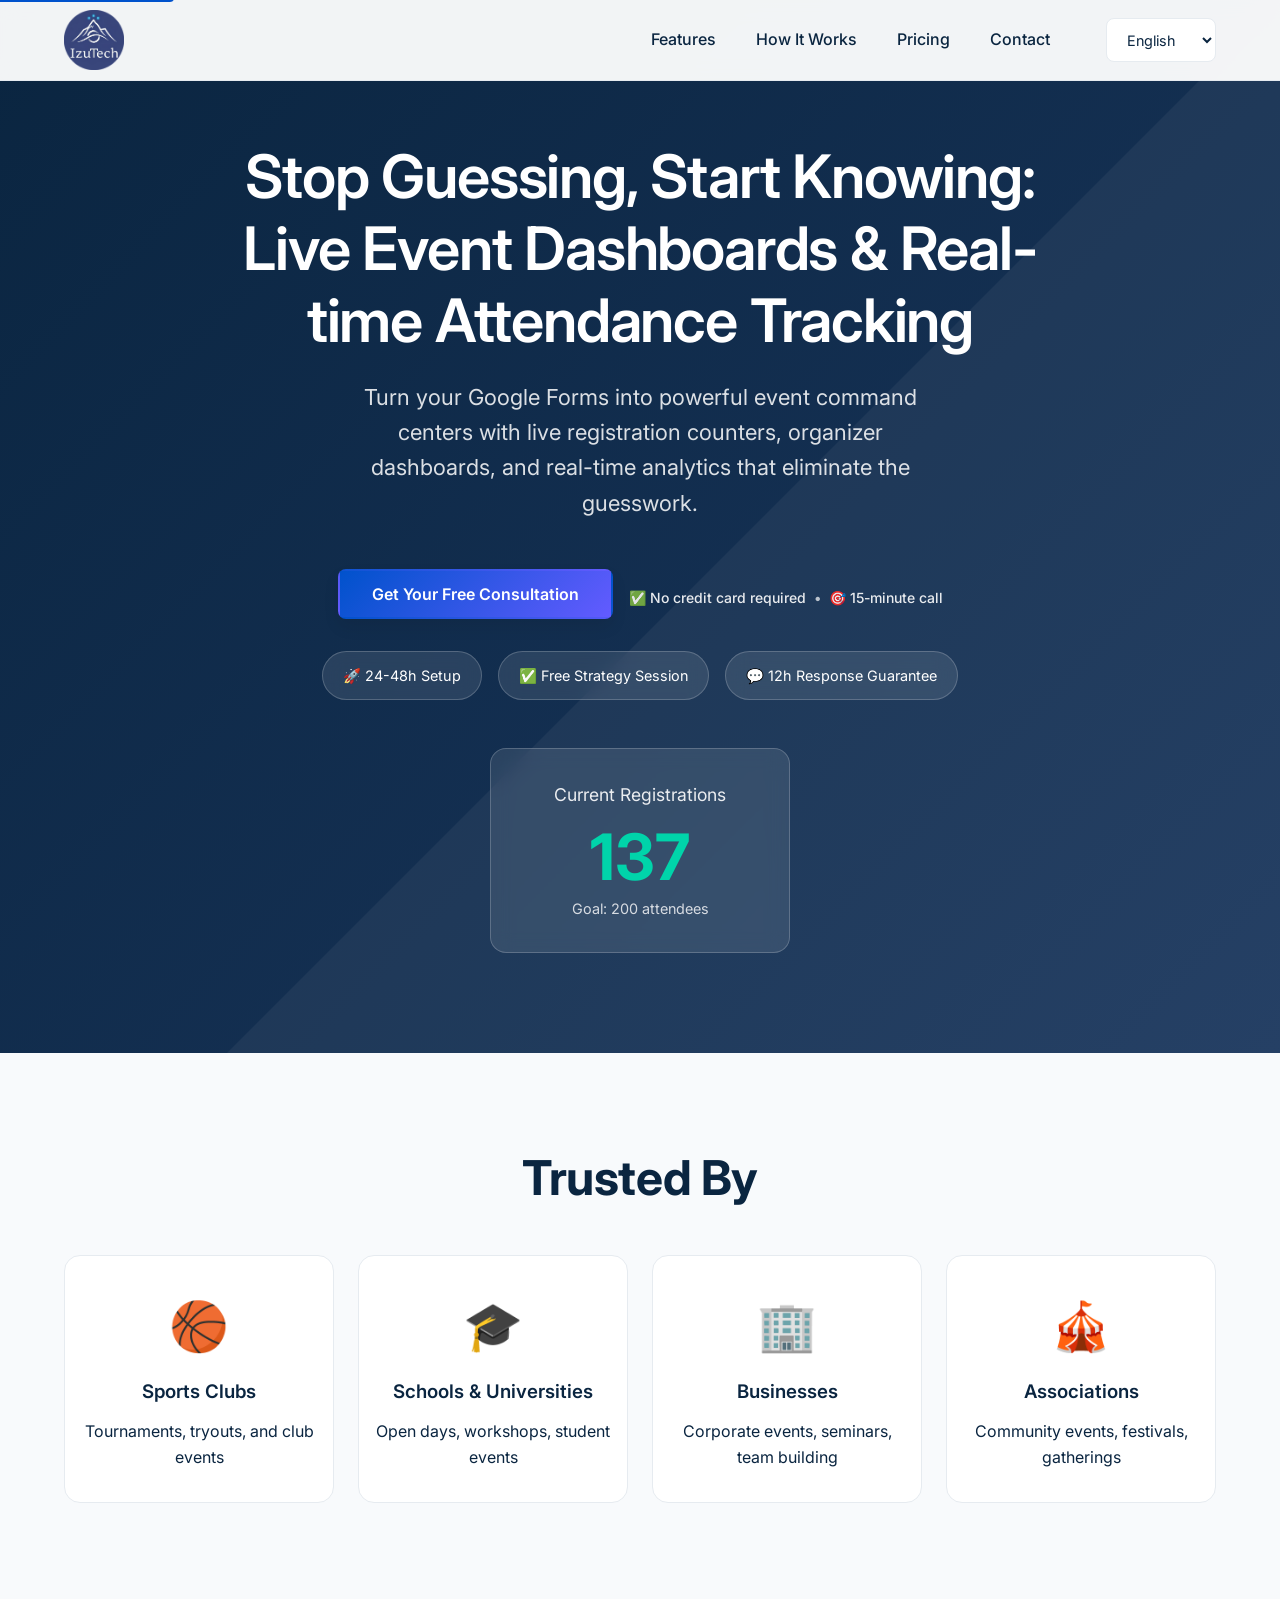
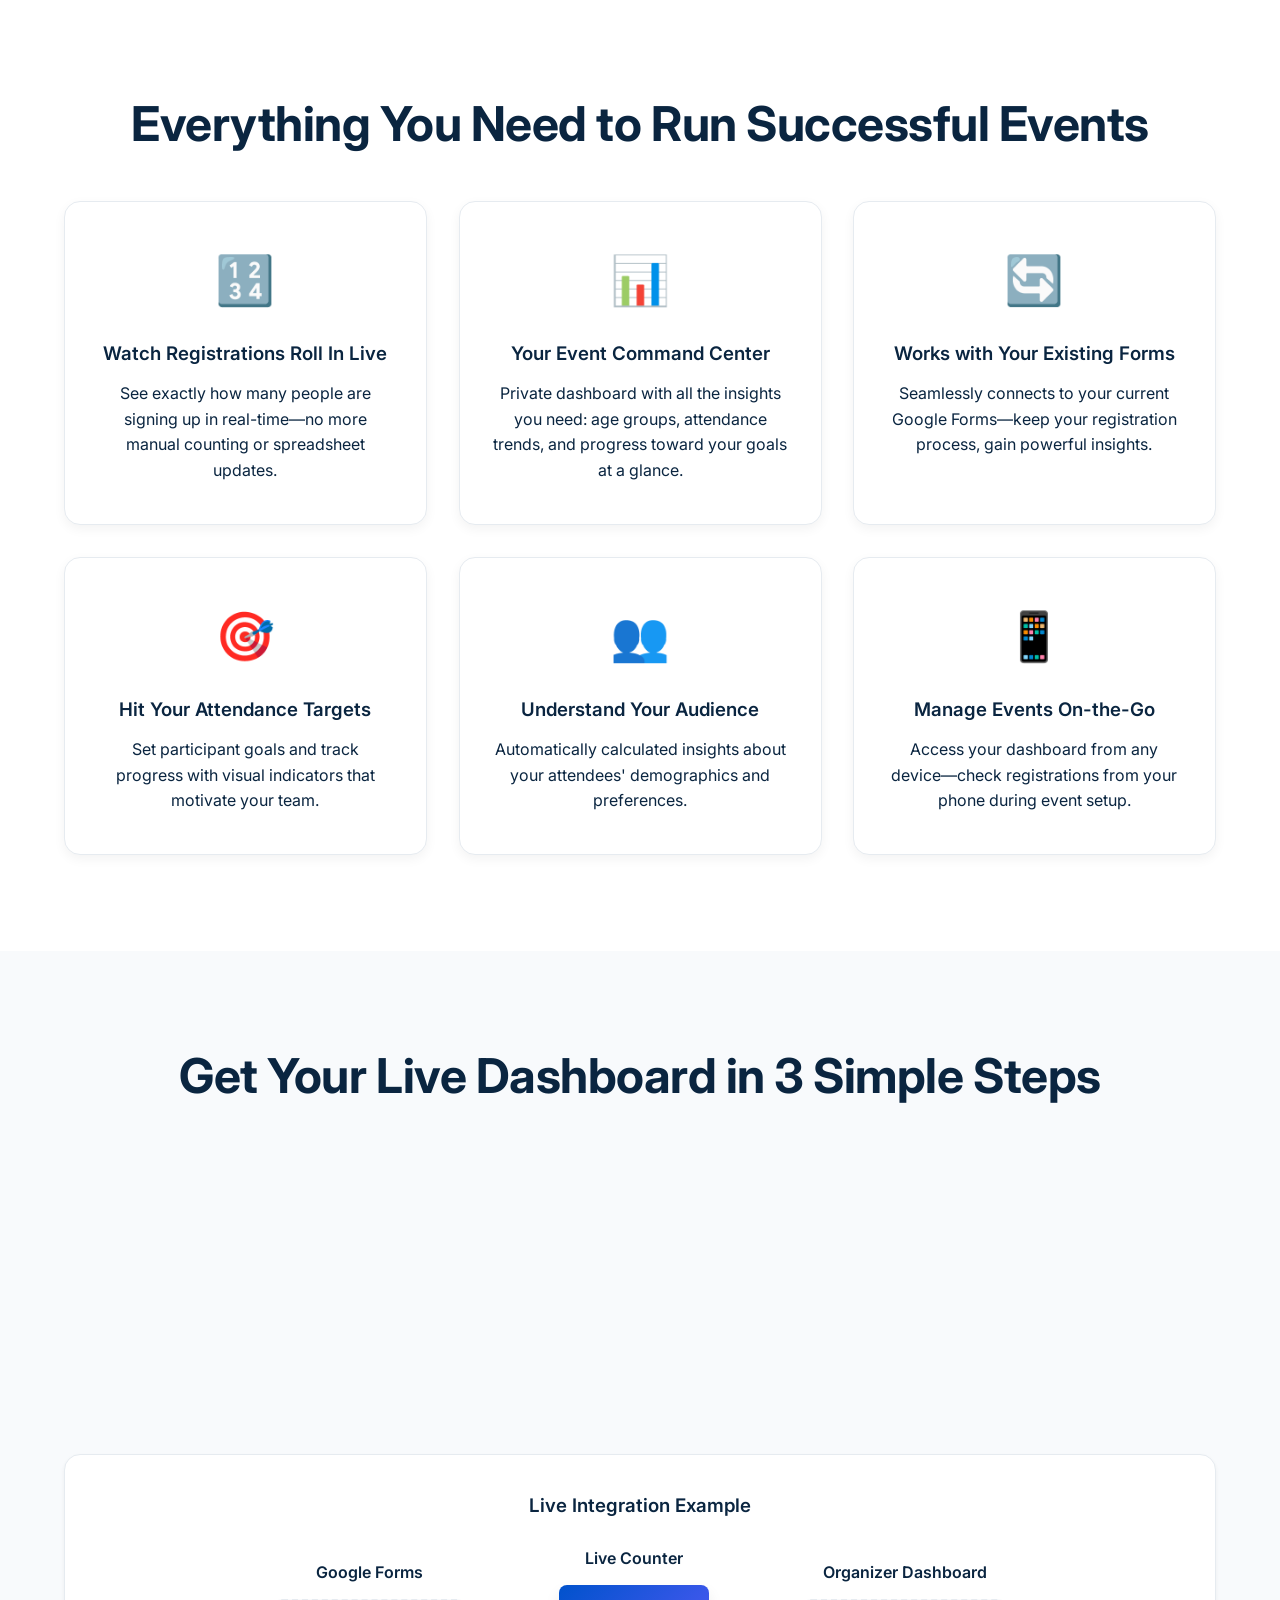
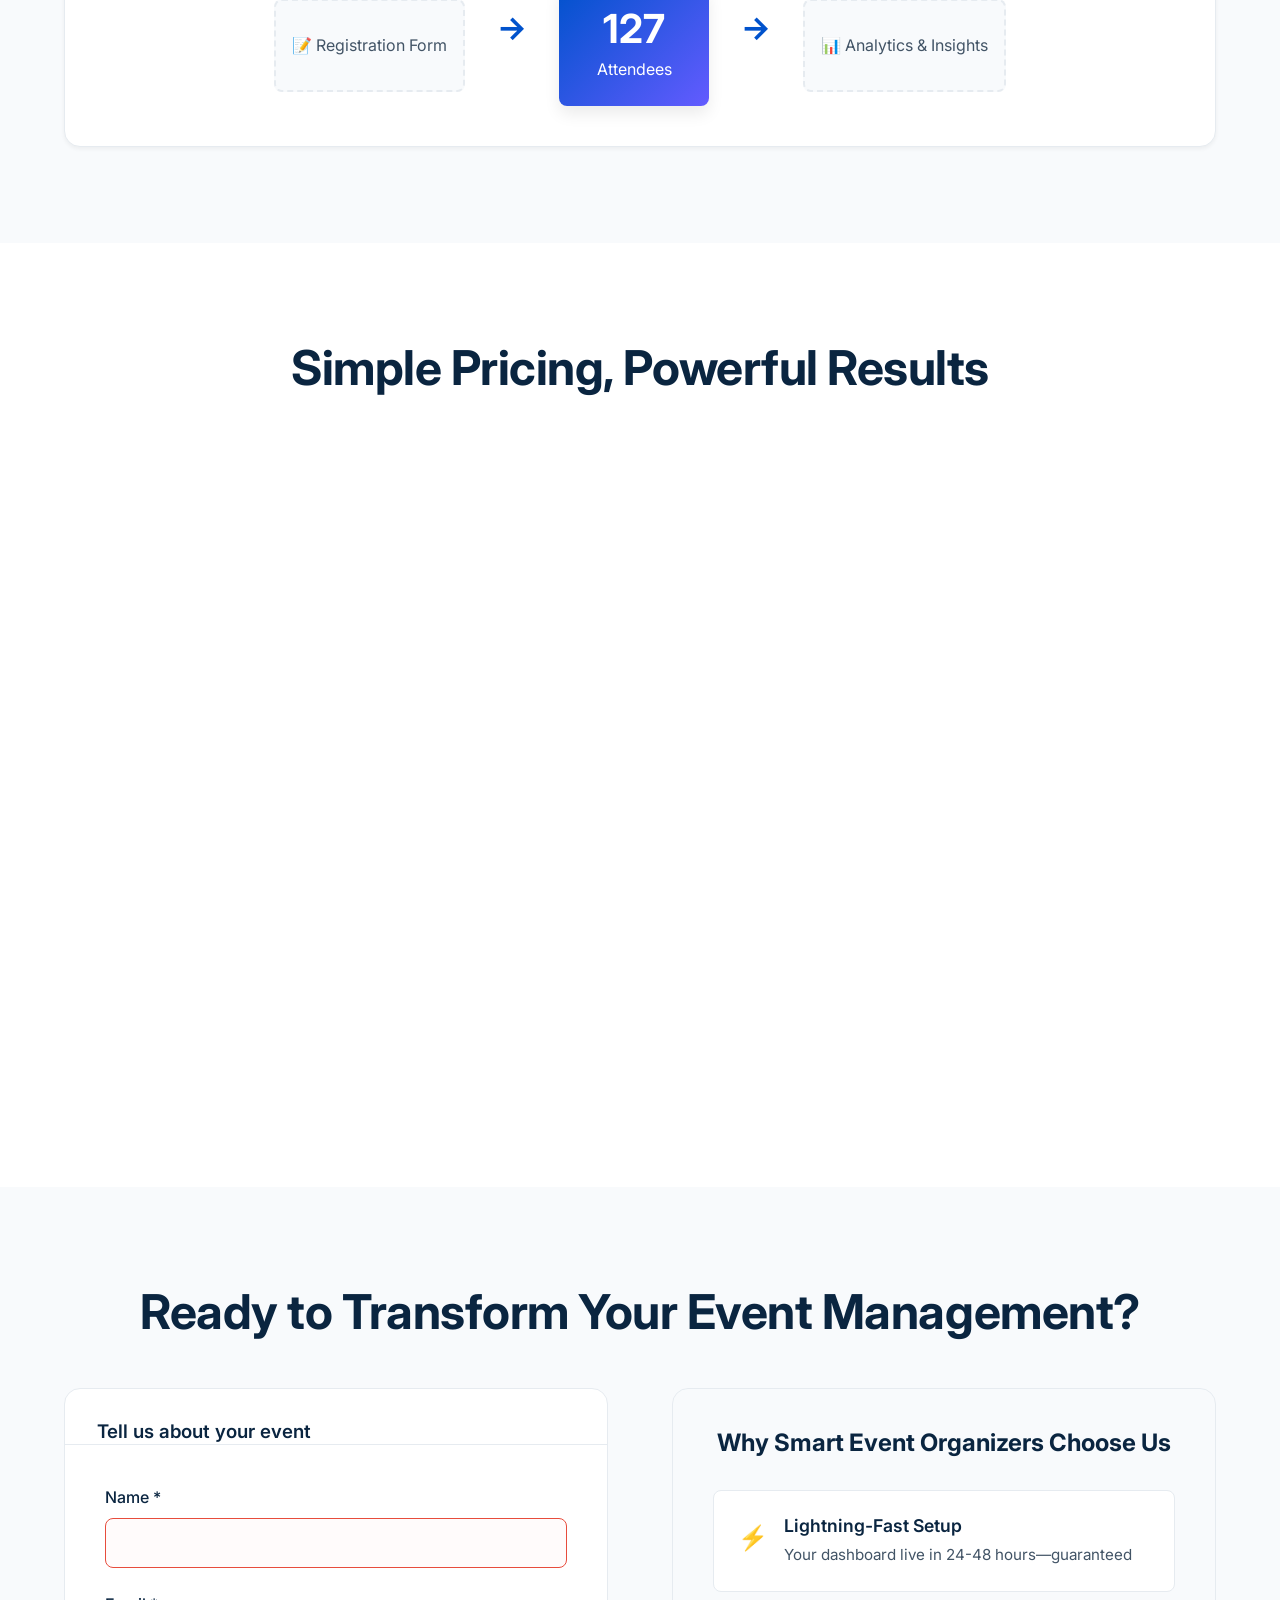
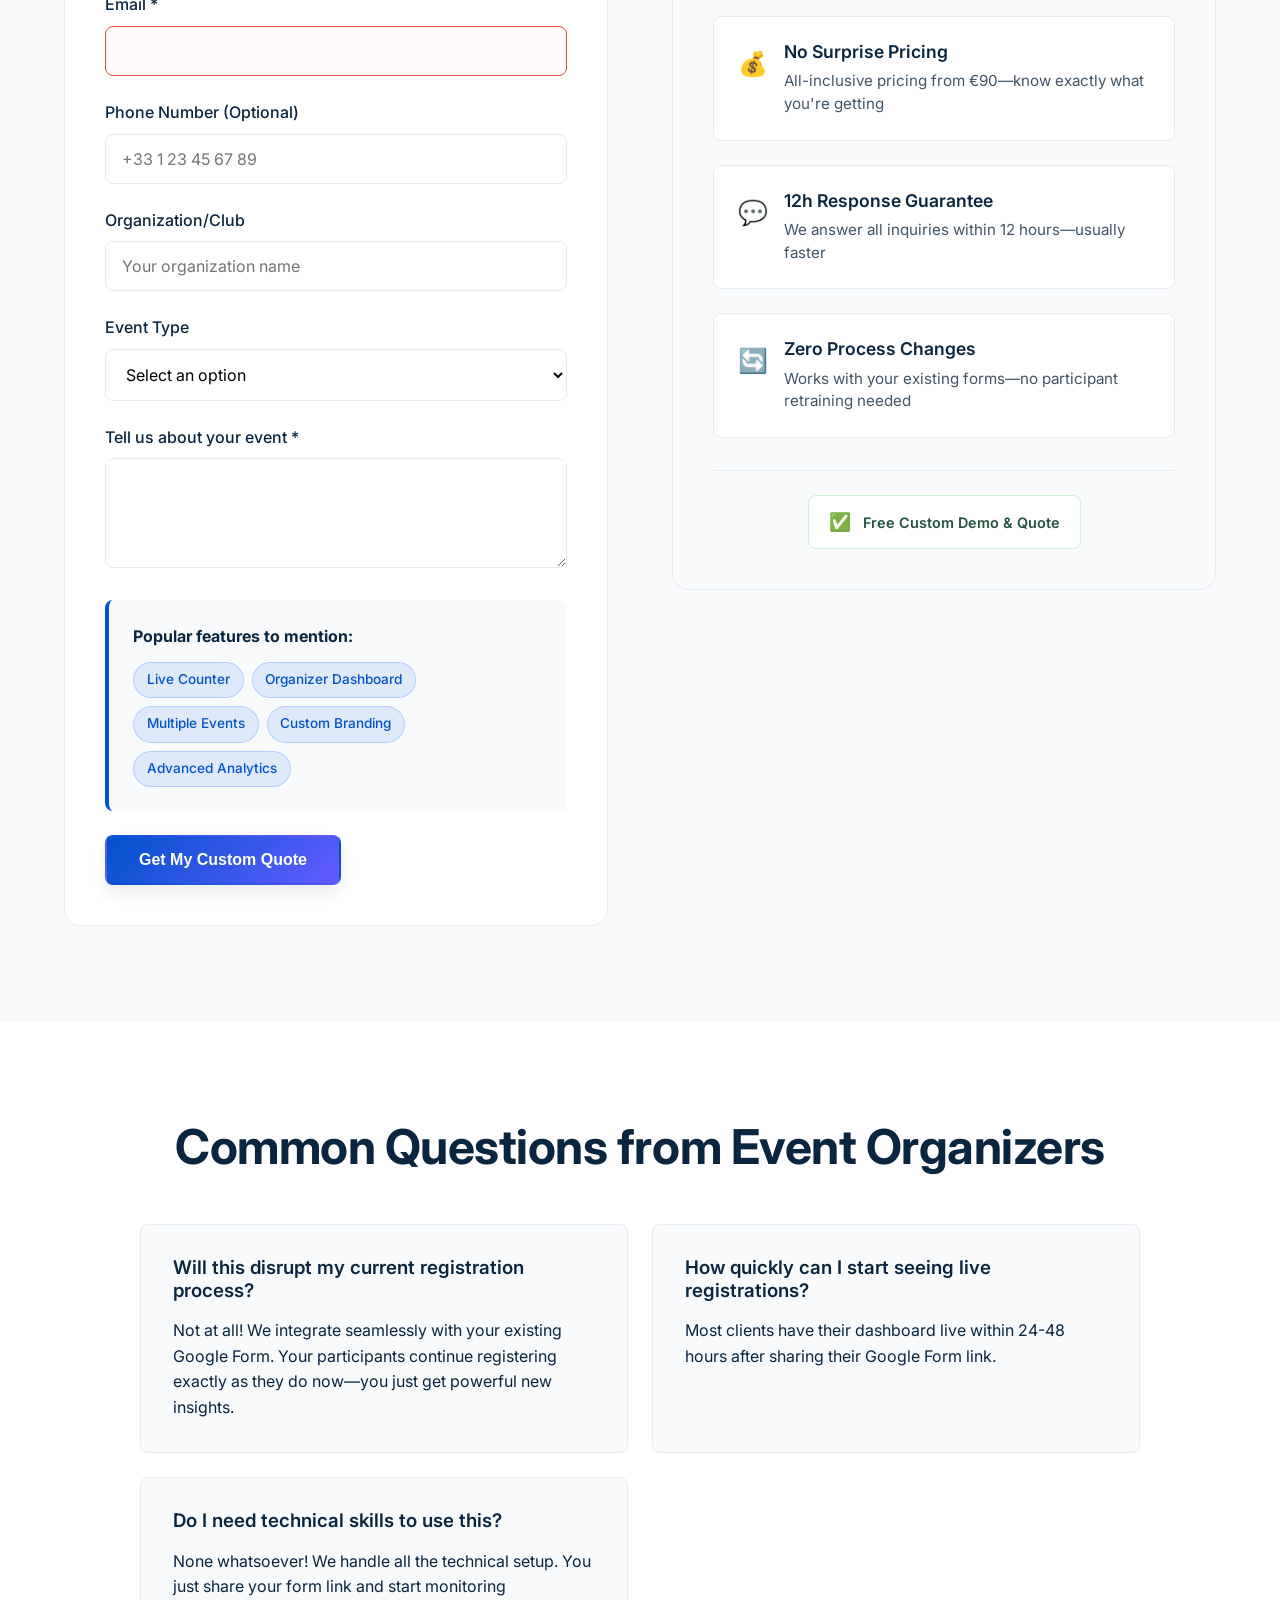
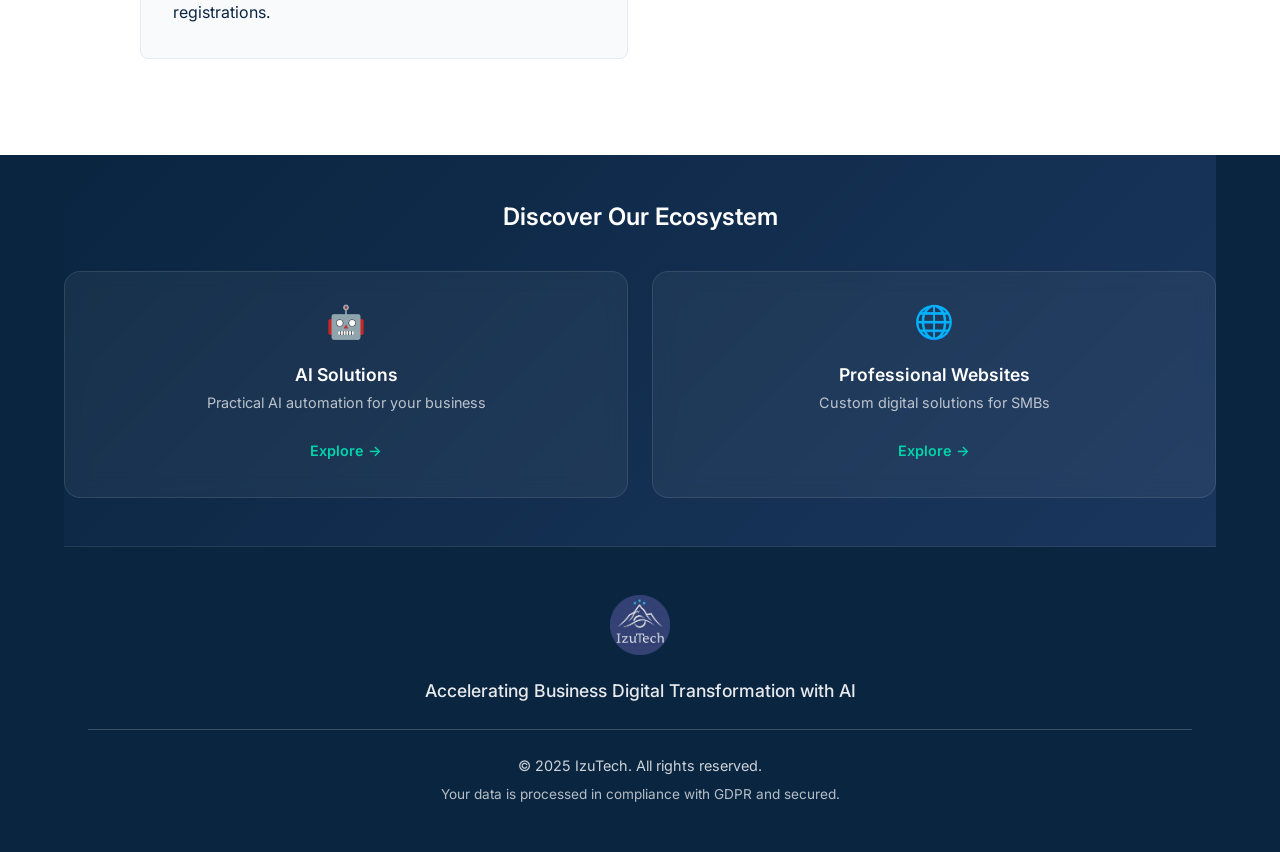
==== index.html @ 9e71dbaa "Update index.html" ====
<!DOCTYPE html>
<html lang="en" prefix="og: https://ogp.me/ns#">
<head>
    <meta charset="UTF-8">
    <meta name="viewport" content="width=device-width, initial-scale=1.0">
    
    <!-- Primary Meta Tags -->
    <title>IzuTech Events - Live Event Dashboards & Real-time Attendee Tracking</title>
    <meta name="description" content="Stop guessing about event attendance. Real-time event management with live attendee counters, organizer dashboards, and Google Forms integration.">
    <meta name="keywords" content="event management, attendee counter, Google Forms integration, live dashboard, sports clubs, event tracking, real-time analytics">
    <meta name="author" content="IzuTech">
    <meta name="robots" content="index, follow, max-image-preview:large">
    <meta name="googlebot" content="index, follow">
    
    <!-- Canonical URL -->
    <link rel="canonical" href="https://events.izutech.fr">
    
    <!-- Multilingual SEO -->
    <link rel="alternate" hreflang="en" href="https://events.izutech.fr">
    <link rel="alternate" hreflang="fr" href="https://events.izutech.fr">
    <link rel="alternate" hreflang="x-default" href="https://events.izutech.fr">
    
    <!-- Open Graph Meta Tags -->
    <meta property="og:title" content="IzuTech Events - Live Event Dashboards & Attendee Tracking">
    <meta property="og:description" content="Stop guessing about event attendance. Real-time event management with live attendee counters, organizer dashboards, and Google Forms integration.">
    <meta property="og:type" content="website">
    <meta property="og:url" content="https://events.izutech.fr">
    <meta property="og:image" content="https://events.izutech.fr/photo/event-dashboard-preview.png">
    <meta property="og:image:width" content="1200">
    <meta property="og:image:height" content="630">
    <meta property="og:image:alt" content="IzuTech Events Dashboard Preview">
    <meta property="og:site_name" content="IzuTech Events">
    <meta property="og:locale" content="en_US">
    <meta property="og:locale:alternate" content="fr_FR">
    
    <!-- Twitter Card -->
    <meta name="twitter:card" content="summary_large_image">
    <meta name="twitter:title" content="IzuTech Events - Live Event Dashboards & Real-time Attendee Tracking">
    <meta name="twitter:description" content="Stop guessing about event attendance. Real-time event management with live counters and dashboards.">
    <meta name="twitter:image" content="https://events.izutech.fr/photo/event-dashboard-preview.png">
    <meta name="twitter:site" content="@IzuTech">
    
    <!-- Structured Data -->
    <script type="application/ld+json">
    {
        "@context": "https://schema.org",
        "@type": "Organization",
        "name": "IzuTech Events",
        "url": "https://events.izutech.fr",
        "logo": "https://events.izutech.fr/photo/IzuTech-logo.png",
        "description": "Real-time event management with live attendee counters, organizer dashboards, and Google Forms integration",
        "sameAs": [
            "https://web.izutech.fr",
            "https://izutech.fr"
        ],
        "address": {
            "@type": "PostalAddress",
            "addressCountry": "FR"
        }
    }
    </script>
    
    <script type="application/ld+json">
    {
        "@context": "https://schema.org",
        "@type": "Service",
        "serviceType": "Event Management Software",
        "provider": {
            "@type": "Organization",
            "name": "IzuTech"
        },
        "name": "Live Event Dashboards & Real-time Attendee Tracking",
        "description": "Real-time event management with live attendee counters, organizer dashboards, and Google Forms integration",
        "areaServed": "Worldwide",
        "hasOfferCatalog": {
            "@type": "OfferCatalog",
            "name": "Event Management Services",
            "itemListElement": [
                {
                    "@type": "Offer",
                    "itemOffered": {
                        "@type": "Service",
                        "name": "Perfect Event Package",
                        "description": "Everything you need for one successful event"
                    },
                    "price": "90",
                    "priceCurrency": "EUR"
                },
                {
                    "@type": "Offer",
                    "itemOffered": {
                        "@type": "Service",
                        "name": "Growth Package",
                        "description": "For organizations running multiple events"
                    },
                    "price": "490",
                    "priceCurrency": "EUR"
                }
            ]
        }
    }
    </script>
    
    <!-- Favicon and App Icons -->
    <link rel="icon" type="image/png" href="/photo/IzuTech-logo.png">
    <link rel="apple-touch-icon" href="/photo/IzuTech-logo.png">
    <link rel="icon" type="image/x-icon" href="/photo/IzuTech-logo.ico">
    <link rel="manifest" href="/manifest.json">
    <meta name="theme-color" content="#0052CC">
    <meta name="msapplication-TileColor" content="#0052CC">
    
    <!-- Preload Critical Resources -->
    <link rel="preconnect" href="https://fonts.googleapis.com">
    <link rel="preconnect" href="https://fonts.gstatic.com" crossorigin>
    <link rel="preload" href="https://fonts.googleapis.com/css2?family=Inter:ital,opsz,wght@0,14..32,100..900;1,14..32,100..900&display=swap" as="style" onload="this.onload=null;this.rel='stylesheet'">
    <noscript><link rel="stylesheet" href="https://fonts.googleapis.com/css2?family=Inter:ital,opsz,wght@0,14..32,100..900;1,14..32,100..900&display=swap"></noscript>
    
    <link rel="preload" href="style.css" as="style" onload="this.onload=null;this.rel='stylesheet'">
    <noscript><link rel="stylesheet" href="style.css"></noscript>
    
    <!-- DNS Prefetch -->
    <link rel="dns-prefetch" href="https://fonts.googleapis.com">
    <link rel="dns-prefetch" href="https://fonts.gstatic.com">
    <link rel="dns-prefetch" href="https://calendly.com">
    
    <!-- CSS -->
    <link rel="stylesheet" href="style.css" media="print" onload="this.media='all'">
</head>
<body itemscope itemtype="https://schema.org/WebPage">
    <!-- Skip to main content for accessibility -->
    <a href="#main-content" class="skip-link">Skip to main content</a>

    <!-- Navigation -->
    <nav class="navbar" role="navigation" aria-label="Main navigation" itemscope itemtype="https://schema.org/SiteNavigationElement">
        <div class="nav-container">
            <a href="https://web.izutech.fr" class="nav-logo" itemprop="url">
                <img src="photo/IzuTech-logo.png" alt="IzuTech Events - Live Event Management Solutions" width="160" height="40" loading="eager" itemprop="logo">
            </a>
            <ul class="nav-menu" role="menubar">
                <li class="nav-item" role="none" itemprop="name"><a href="#features" class="nav-link" role="menuitem" data-i18n="nav.features">Features</a></li>
                <li class="nav-item" role="none" itemprop="name"><a href="#how-it-works" class="nav-link" role="menuitem" data-i18n="nav.howItWorks">How It Works</a></li>
                <li class="nav-item" role="none" itemprop="name"><a href="#pricing" class="nav-link" role="menuitem" data-i18n="nav.pricing">Pricing</a></li>
                <li class="nav-item" role="none" itemprop="name"><a href="#contact" class="nav-link" role="menuitem" data-i18n="nav.contact">Contact</a></li>
                <li class="nav-item" role="none">
                    <select id="language-selector" class="language-selector" aria-label="Select language">
                        <option value="en">English</option>
                        <option value="fr">Français</option>
                    </select>
                </li>
            </ul>
            <button class="hamburger" aria-label="Toggle navigation menu" aria-expanded="false">
                <span class="bar"></span>
                <span class="bar"></span>
                <span class="bar"></span>
            </button>
        </div>
    </nav>

    <!-- Hero Section -->
    <section class="hero" id="main-content" itemscope itemtype="https://schema.org/Product">
        <div class="container">
            <div class="hero-content">
                <h1 class="hero-title" data-i18n="hero.title" itemprop="name">Stop Guessing, Start Knowing: Live Event Dashboards & Real-time Attendance Tracking</h1>
                <p class="hero-subtitle" data-i18n="hero.subtitle" itemprop="description">Turn your Google Forms into powerful event command centers with live registration counters, organizer dashboards, and real-time analytics that eliminate the guesswork.</p>
                <div class="cta-container">
                    <a href="https://calendly.com/izutech-fr/events-15-minute-meeting" target="_blank" class="btn btn-primary" data-i18n="hero.cta" rel="noopener" itemprop="url">
                        <span class="btn-text">Get Your Free Consultation</span>
                    </a>
                    <div class="trust-indicators">
                        <span class="trust-indicator" data-i18n="contact.options.call.trustBadge1">✅ No credit card required</span>
                        <span class="trust-separator">•</span>
                        <span class="trust-indicator" data-i18n="contact.options.call.trustBadge2">🎯 15-minute call</span>
                    </div>
                </div>
                <div class="trust-badges">
                    <div class="trust-badge" data-i18n="hero.trustBadge1" itemprop="additionalProperty">🚀 24-48h Setup</div>
                    <div class="trust-badge" data-i18n="hero.trustBadge2" itemprop="additionalProperty">✅ Free Strategy Session</div>
                    <div class="trust-badge" data-i18n="hero.trustBadge3" itemprop="additionalProperty">💬 12h Response Guarantee</div>
                </div>
                <!-- Live Counter Demo -->
                <div class="counter-demo">
                    <div class="counter-card" itemscope itemtype="https://schema.org/Service">
                        <div class="counter-label" data-i18n="hero.counterLabel">Current Registrations</div>
                        <div class="counter-number" id="liveCounter" itemprop="serviceOutput">127</div>
                        <div class="counter-target" data-i18n="hero.counterTarget">Goal: 200 attendees</div>
                    </div>
                </div>
            </div>
        </div>
    </section>

    <!-- Who It's For Section -->
    <section class="clients">
        <div class="container">
            <h2 class="section-title" data-i18n="clients.title">Trusted By</h2>
            <div class="clients-grid">
                <div class="client-card" itemscope itemtype="https://schema.org/Organization">
                    <div class="client-icon">🏀</div>
                    <h3 data-i18n="clients.sports">Sports Clubs</h3>
                    <p data-i18n="clients.sportsDesc">Tournaments, tryouts, and club events</p>
                </div>
                <div class="client-card" itemscope itemtype="https://schema.org/EducationalOrganization">
                    <div class="client-icon">🎓</div>
                    <h3 data-i18n="clients.schools">Schools & Universities</h3>
                    <p data-i18n="clients.schoolsDesc">Open days, workshops, student events</p>
                </div>
                <div class="client-card" itemscope itemtype="https://schema.org/Organization">
                    <div class="client-icon">🏢</div>
                    <h3 data-i18n="clients.businesses">Businesses</h3>
                    <p data-i18n="clients.businessesDesc">Corporate events, seminars, team building</p>
                </div>
                <div class="client-card" itemscope itemtype="https://schema.org/Organization">
                    <div class="client-icon">🎪</div>
                    <h3 data-i18n="clients.associations">Associations</h3>
                    <p data-i18n="clients.associationsDesc">Community events, festivals, gatherings</p>
                </div>
            </div>
        </div>
    </section>

    <!-- Features Section -->
    <section id="features" class="features">
        <div class="container">
            <h2 class="section-title" data-i18n="features.title">Everything You Need to Run Successful Events</h2>
            <div class="features-grid">
                <div class="feature-card" itemscope itemtype="https://schema.org/Service">
                    <div class="feature-icon">🔢</div>
                    <h3 data-i18n="features.liveCounter.title" itemprop="name">Watch Registrations Roll In Live</h3>
                    <p data-i18n="features.liveCounter.description" itemprop="description">See exactly how many people are signing up in real-time—no more manual counting or spreadsheet updates.</p>
                </div>
                <div class="feature-card" itemscope itemtype="https://schema.org/Service">
                    <div class="feature-icon">📊</div>
                    <h3 data-i18n="features.organizerDashboard.title" itemprop="name">Your Event Command Center</h3>
                    <p data-i18n="features.organizerDashboard.description" itemprop="description">Private dashboard with all the insights you need: age groups, attendance trends, and progress toward your goals at a glance.</p>
                </div>
                <div class="feature-card" itemscope itemtype="https://schema.org/Service">
                    <div class="feature-icon">🔄</div>
                    <h3 data-i18n="features.automaticSync.title" itemprop="name">Works with Your Existing Forms</h3>
                    <p data-i18n="features.automaticSync.description" itemprop="description">Seamlessly connects to your current Google Forms—keep your registration process, gain powerful insights.</p>
                </div>
                <div class="feature-card" itemscope itemtype="https://schema.org/Service">
                    <div class="feature-icon">🎯</div>
                    <h3 data-i18n="features.goalTracking.title" itemprop="name">Hit Your Attendance Targets</h3>
                    <p data-i18n="features.goalTracking.description" itemprop="description">Set participant goals and track progress with visual indicators that motivate your team.</p>
                </div>
                <div class="feature-card" itemscope itemtype="https://schema.org/Service">
                    <div class="feature-icon">👥</div>
                    <h3 data-i18n="features.demographics.title" itemprop="name">Understand Your Audience</h3>
                    <p data-i18n="features.demographics.description" itemprop="description">Automatically calculated insights about your attendees' demographics and preferences.</p>
                </div>
                <div class="feature-card" itemscope itemtype="https://schema.org/Service">
                    <div class="feature-icon">📱</div>
                    <h3 data-i18n="features.mobileReady.title" itemprop="name">Manage Events On-the-Go</h3>
                    <p data-i18n="features.mobileReady.description" itemprop="description">Access your dashboard from any device—check registrations from your phone during event setup.</p>
                </div>
            </div>
        </div>
    </section>

    <!-- How It Works Section -->
    <section id="how-it-works" class="process">
        <div class="container">
            <h2 class="section-title" data-i18n="process.title">Get Your Live Dashboard in 3 Simple Steps</h2>
            <div class="process-steps">
                <div class="step" itemscope itemtype="https://schema.org/HowToStep">
                    <div class="step-number">1</div>
                    <h3 data-i18n="process.step1.title" itemprop="name">Share Your Google Form Link</h3>
                    <p data-i18n="process.step1.description" itemprop="text">Send us your existing form—or we'll help you create the perfect one in minutes.</p>
                </div>
                <div class="step" itemscope itemtype="https://schema.org/HowToStep">
                    <div class="step-number">2</div>
                    <h3 data-i18n="process.step2.title" itemprop="name">We Build Your Custom Dashboard</h3>
                    <p data-i18n="process.step2.description" itemprop="text">We connect your form and deliver a fully functional dashboard within 24-48 hours.</p>
                </div>
                <div class="step" itemscope itemtype="https://schema.org/HowToStep">
                    <div class="step-number">3</div>
                    <h3 data-i18n="process.step3.title" itemprop="name">Launch & Watch Registrations Grow</h3>
                    <p data-i18n="process.step3.description" itemprop="text">Share your event and watch registrations come in live—no technical skills needed!</p>
                </div>
            </div>
            
            <!-- Integration Demo -->
            <div class="integration-demo">
                <div class="demo-card">
                    <h3 data-i18n="demo.title">Live Integration Example</h3>
                    <div class="demo-grid">
                        <div class="demo-item">
                            <h4 data-i18n="demo.googleForms">Google Forms</h4>
                            <div class="demo-placeholder" data-i18n="demo.registrationForm">📝 Registration Form</div>
                        </div>
                        <div class="demo-arrow">→</div>
                        <div class="demo-item">
                            <h4 data-i18n="demo.liveCounter">Live Counter</h4>
                            <div class="counter-preview">
                                <div class="preview-number">127</div>
                                <div data-i18n="demo.attendees">Attendees</div>
                            </div>
                        </div>
                        <div class="demo-arrow">→</div>
                        <div class="demo-item">
                            <h4 data-i18n="demo.organizerView">Organizer Dashboard</h4>
                            <div class="demo-placeholder" data-i18n="demo.analyticsInsights">📊 Analytics & Insights</div>
                        </div>
                    </div>
                </div>
            </div>
        </div>
    </section>

    <!-- Pricing Section -->
    <section id="pricing" class="pricing">
        <div class="container">
            <h2 class="section-title" data-i18n="pricing.title">Simple Pricing, Powerful Results</h2>
            <div class="pricing-grid">
                <div class="pricing-card featured" itemscope itemtype="https://schema.org/Offer">
                    <div class="pricing-badge" data-i18n="pricing.mostPopular">Most Popular</div>
                    <h3 data-i18n="pricing.singleEvent.title" itemprop="name">Perfect Event Package</h3>
                    <div class="price" itemprop="price" content="90">€90</div>
                    <p class="price-description" data-i18n="pricing.singleEvent.description" itemprop="description">Everything you need for one successful event</p>
                    
                    <ul class="features-list" itemprop="description">
                        <li data-i18n="pricing.singleEvent.features.0">Live registration counter widget</li>
                        <li data-i18n="pricing.singleEvent.features.1">Organizer dashboard with real-time data</li>
                        <li data-i18n="pricing.singleEvent.features.2">Automatic Google Forms integration</li>
                        <li data-i18n="pricing.singleEvent.features.3">Goal tracking with visual progress</li>
                        <li data-i18n="pricing.singleEvent.features.4">Demographic analytics & insights</li>
                        <li data-i18n="pricing.singleEvent.features.5">3 months of premium support</li>
                    </ul>
                    
                    <a href="#contact" class="btn btn-primary" data-i18n="pricing.cta">Start My Dashboard</a>
                </div>

                <div class="pricing-card" itemscope itemtype="https://schema.org/Offer">
                    <h3 data-i18n="pricing.ongoing.title" itemprop="name">Growth Package</h3>
                    <div class="price" itemprop="price" content="490">€490</div>
                    <p class="price-description" data-i18n="pricing.ongoing.description" itemprop="description">For organizations running multiple events</p>
                    
                    <ul class="features-list" itemprop="description">
                        <li data-i18n="pricing.ongoing.features.0">Everything in Perfect Event package</li>
                        <li data-i18n="pricing.ongoing.features.1">Unlimited events management</li>
                        <li data-i18n="pricing.ongoing.features.2">Custom branding & white-label options</li>
                        <li data-i18n="pricing.ongoing.features.3">Advanced analytics & reporting</li>
                        <li data-i18n="pricing.ongoing.features.4">1 year of premium support & updates</li>
                        <li data-i18n="pricing.ongoing.features.5">Priority setup (24h guaranteed)</li>
                    </ul>
                    
                    <a href="#contact" class="btn btn-secondary" data-i18n="pricing.cta">Start My Dashboard</a>
                </div>
            </div>
        </div>
    </section>

    <!-- Contact Section -->
    <section id="contact" class="contact">
        <div class="container">
            <h2 class="section-title" data-i18n="contact.title">Ready to Transform Your Event Management?</h2>
            <div class="contact-grid">
                <!-- Trust Section - Mobile First -->
                <div class="trust-section-mobile">
                    <h3 data-i18n="contact.trust.title">Why Smart Event Organizers Choose Us</h3>
                    <div class="trust-points-mobile">
                        <div class="trust-point-mobile">
                            <div class="trust-icon">⚡</div>
                            <h4 data-i18n="contact.trust.points.0.title">Lightning-Fast Setup</h4>
                            <p data-i18n="contact.trust.points.0.mobileText">24-48h setup</p>
                        </div>
                        <div class="trust-point-mobile">
                            <div class="trust-icon">💰</div>
                            <h4 data-i18n="contact.trust.points.1.title">No Surprise Pricing</h4>
                            <p data-i18n="contact.trust.points.1.mobileText">From €90</p>
                        </div>
                        <div class="trust-point-mobile">
                            <div class="trust-icon">💬</div>
                            <h4 data-i18n="contact.trust.points.2.title">12h Response Guarantee</h4>
                            <p data-i18n="contact.trust.points.2.mobileText">Fast response</p>
                        </div>
                        <div class="trust-point-mobile">
                            <div class="trust-icon">🔄</div>
                            <h4 data-i18n="contact.trust.points.3.title">Zero Process Changes</h4>
                            <p data-i18n="contact.trust.points.3.mobileText">No changes needed</p>
                        </div>
                    </div>
                </div>
                
                <!-- Contact Options - Shows first on mobile -->
                <div class="contact-options">
                    <div class="contact-option-card">
                        <div class="option-icon">📧</div>
                        <h3 data-i18n="contact.options.form.title">Send event details</h3>
                        <p data-i18n="contact.options.form.description">Share your event needs and we'll provide a customized quote within 12 hours</p>
                        <div class="option-actions">
                            <button class="btn btn-primary show-form-btn" data-i18n="contact.options.form.button">Fill out form</button>
                        </div>
                    </div>
                    
                    <div class="contact-option-card">
                        <div class="option-icon">📞</div>
                        <h3 data-i18n="contact.options.call.title">Free 15-min Strategy Session</h3>
                        <p data-i18n="contact.options.call.description">Get personalized recommendations and see exactly how we can solve your event tracking challenges</p>
                        <div class="option-actions">
                            <a href="https://calendly.com/izutech-fr/events-15-minute-meeting" target="_blank" class="btn btn-secondary" data-i18n="contact.options.call.button" rel="noopener">Book Free Strategy Call</a>
                        </div>
                    </div>
                    
                    <div class="contact-option-card">
                        <div class="option-icon">✉️</div>
                        <h3 data-i18n="contact.options.email.title">Email directly</h3>
                        <p data-i18n="contact.options.email.description">Prefer email? Send us your event details and we'll respond quickly.</p>
                        <div class="option-actions">
                            <a href="mailto:events@izutech.fr" class="btn btn-card email-direct-btn">
                                <span>events@izutech.fr</span>
                            </a>
                        </div>
                    </div>
                </div>
    
                <!-- Contact Form & Trust Section -->
                <div class="contact-form-and-trust">
                    <!-- Contact Form -->
                    <div class="contact-form-container">
                        <div class="form-header">
                            <h3 data-i18n="contact.form.title">Tell us about your event</h3>
                            <button class="back-to-options btn btn-text" data-i18n="contact.form.back">← Back to options</button>
                        </div>
                        
                        <div class="contact-form">
                            <form id="event-lead-form" action="https://formspree.io/f/mgvndjvo" method="POST" itemscope itemtype="https://schema.org/ContactPage">
                                <div class="form-group">
                                    <label for="name" data-i18n="contact.form.name">Name *</label>
                                    <input type="text" id="name" name="name" required itemprop="name">
                                </div>
                                
                                <div class="form-group">
                                    <label for="email" data-i18n="contact.form.email">Email *</label>
                                    <input type="email" id="email" name="email" required itemprop="email">
                                </div>
    
                                <div class="form-group">
                                    <label for="phone" data-i18n="contact.form.phone">Phone Number (Optional)</label>
                                    <input type="tel" id="phone" name="phone" placeholder="+33 1 23 45 67 89" itemprop="telephone">
                                </div>
                                
                                <div class="form-group">
                                    <label for="organization" data-i18n="contact.form.organization">Organization/Club</label>
                                    <input type="text" id="organization" name="organization" placeholder="Your organization name" data-i18n-placeholder="contact.form.organizationPlaceholder" itemprop="affiliation">
                                </div>
                                
                                <div class="form-group">
                                    <label for="event-type" data-i18n="contact.form.eventType">Event Type</label>
                                    <select id="event-type" name="event-type" itemprop="category">
                                        <option value="" data-i18n="contact.form.selectOption">Select an option</option>
                                        <option value="sports" data-i18n="contact.form.sportsEvent">Sports Tournament/Event</option>
                                        <option value="school" data-i18n="contact.form.schoolEvent">School/University Event</option>
                                        <option value="business" data-i18n="contact.form.businessEvent">Corporate/Business Event</option>
                                        <option value="community" data-i18n="contact.form.communityEvent">Community/Association Event</option>
                                        <option value="other" data-i18n="contact.form.otherEvent">Other</option>
                                    </select>
                                </div>
                                
                                <div class="form-group">
                                    <label for="message" data-i18n="contact.form.message">Tell us about your event *</label>
                                    <textarea id="message" name="message" rows="4" required data-i18n-placeholder="contact.form.messagePlaceholder" itemprop="description"></textarea>
                                </div>
                                
                                <!-- Add-ons guidance -->
                                <div class="addons-guidance">
                                    <p><strong data-i18n="contact.form.popularFeaturesTitle">Popular features to mention:</strong></p>
                                    <div class="addons-tags">
                                        <span class="addon-tag" data-i18n="contact.form.features.liveCounter">Live Counter</span>
                                        <span class="addon-tag" data-i18n="contact.form.features.organizerDashboard">Organizer Dashboard</span>
                                        <span class="addon-tag" data-i18n="contact.form.features.multipleEvents">Multiple Events</span>
                                        <span class="addon-tag" data-i18n="contact.form.features.customBranding">Custom Branding</span>
                                        <span class="addon-tag" data-i18n="contact.form.features.advancedAnalytics">Advanced Analytics</span>
                                    </div>
                                </div>

                                <button type="submit" class="btn btn-primary" data-i18n="contact.form.submit">
                                    <span class="btn-text">Get My Custom Quote</span>
                                    <span class="btn-loading" style="display: none;">Sending...</span>
                                </button>
                            </form>
                        </div>
    
                        <!-- Success Message -->
                        <div id="form-success" class="form-success-message" style="display: none;">
                            <div class="success-icon">✓</div>
                            <h3 data-i18n="contact.success.title">You're One Step Closer to Stress-Free Events!</h3>
                            <p data-i18n="contact.success.message">Perfect! We've received your event details and will contact you within 12 hours with your custom dashboard proposal.</p>
                            <button onclick="resetEventForm()" class="btn btn-secondary" data-i18n="contact.success.button">Setup Another Event</button>
                        </div>
                    </div>
    
                    <!-- Trust Section - Desktop -->
                    <div class="trust-section">
                        <h3 data-i18n="contact.trust.title">Why Smart Event Organizers Choose Us</h3>
                        
                        <div class="trust-points">
                            <div class="trust-point">
                                <div class="trust-icon">⚡</div>
                                <div class="trust-content">
                                    <h4 data-i18n="contact.trust.points.0.title">Lightning-Fast Setup</h4>
                                    <p data-i18n="contact.trust.points.0.text">Your dashboard live in 24-48 hours—guaranteed</p>
                                </div>
                            </div>
                            
                            <div class="trust-point">
                                <div class="trust-icon">💰</div>
                                <div class="trust-content">
                                    <h4 data-i18n="contact.trust.points.1.title">No Surprise Pricing</h4>
                                    <p data-i18n="contact.trust.points.1.text">All-inclusive pricing from €90—know exactly what you're getting</p>
                                </div>
                            </div>
                            
                            <div class="trust-point">
                                <div class="trust-icon">💬</div>
                                <div class="trust-content">
                                    <h4 data-i18n="contact.trust.points.2.title">12h Response Guarantee</h4>
                                    <p data-i18n="contact.trust.points.2.text">We answer all inquiries within 12 hours—usually faster</p>
                                </div>
                            </div>
                            
                            <div class="trust-point">
                                <div class="trust-icon">🔄</div>
                                <div class="trust-content">
                                    <h4 data-i18n="contact.trust.points.3.title">Zero Process Changes</h4>
                                    <p data-i18n="contact.trust.points.3.text">Works with your existing forms—no participant retraining needed</p>
                                </div>
                            </div>
                        </div>
                        
                        <!-- Additional trust element -->
                        <div class="trust-footer">
                            <div class="guarantee-badge">
                                <span class="badge-icon">✅</span>
                                <span class="badge-text" data-i18n="contact.trust.guarantee">Free Custom Demo & Quote</span>
                            </div>
                        </div>
                    </div>
                </div>
            </div>
        </div>
    </section>

    <!-- FAQ Section -->
    <section class="faq">
        <div class="container">
            <h2 class="section-title" data-i18n="faq.title">Common Questions from Event Organizers</h2>
            <div class="faq-grid" itemscope itemtype="https://schema.org/FAQPage">
                <div class="faq-item" itemscope itemtype="https://schema.org/Question">
                    <h3 data-i18n="faq.q1" itemprop="name">Will this disrupt my current registration process?</h3>
                    <p data-i18n="faq.a1" itemprop="acceptedAnswer" itemscope itemtype="https://schema.org/Answer"><span itemprop="text">Not at all! We integrate seamlessly with your existing Google Form. Your participants continue registering exactly as they do now—you just get powerful new insights.</span></p>
                </div>
                <div class="faq-item" itemscope itemtype="https://schema.org/Question">
                    <h3 data-i18n="faq.q2" itemprop="name">How quickly can I start seeing live registrations?</h3>
                    <p data-i18n="faq.a2" itemprop="acceptedAnswer" itemscope itemtype="https://schema.org/Answer"><span itemprop="text">Most clients have their dashboard live within 24-48 hours after sharing their Google Form link.</span></p>
                </div>
                <div class="faq-item" itemscope itemtype="https://schema.org/Question">
                    <h3 data-i18n="faq.q3" itemprop="name">Do I need technical skills to use this?</h3>
                    <p data-i18n="faq.a3" itemprop="acceptedAnswer" itemscope itemtype="https://schema.org/Answer"><span itemprop="text">None whatsoever! We handle all the technical setup. You just share your form link and start monitoring registrations.</span></p>
                </div>
            </div>
        </div>
    </section>

    <!-- Footer -->
    <footer class="footer" role="contentinfo" itemscope itemtype="https://schema.org/WPFooter">
        <div class="container">
            <!-- Business Ecosystem Section -->
            <div class="footer-businesses" role="complementary" aria-labelledby="businesses-title">
                <h4 id="businesses-title" class="footer-section-title" data-i18n="footer.businesses.title">Discover Our Ecosystem</h4>
                <div class="businesses-grid" role="list" aria-label="Our business portfolio">
                    
                    <div class="business-card" role="listitem" itemscope itemtype="https://schema.org/Organization">
                        <div class="business-icon">🤖</div>
                        <h5 data-i18n="footer.businesses.ai.title" itemprop="name">AI Solutions</h5>
                        <p data-i18n="footer.businesses.ai.description" itemprop="description">Practical AI automation for your business</p>
                        <a href="https://izutech.fr/" target="_blank" rel="noopener" class="business-link" data-i18n="footer.businesses.cta" itemprop="url">Explore →</a>
                    </div>
                    
                    <div class="business-card" role="listitem" itemscope itemtype="https://schema.org/Organization">
                        <div class="business-icon">🌐</div>
                        <h5 data-i18n="footer.businesses.web.title" itemprop="name">Professional Websites</h5>
                        <p data-i18n="footer.businesses.web.description" itemprop="description">Custom digital solutions for SMBs</p>
                        <a href="https://web.izutech.fr/" target="_blank" rel="noopener" class="business-link" data-i18n="footer.businesses.cta" itemprop="url">Explore →</a>
                    </div>
                </div>
            </div>

            <!-- Centered Brand Footer -->
            <div class="footer-brand-centered">
                <div class="container">
                    <div class="footer-logo">
                        <img src="photo/IzuTech-logo.png" alt="IzuTech Events - Live Event Dashboards & Real-time Attendee Tracking" width="120" height="30" itemprop="logo" loading="lazy">
                    </div>
                    <p class="footer-tagline" data-i18n="footer.tagline">Accelerating Business Digital Transformation with AI</p>
                    <div class="footer-legal">
                        <p class="footer-copyright" data-i18n="footer.copyright" itemprop="copyrightYear">© 2025 IzuTech. All rights reserved.</p>
                        <p class="footer-privacy" data-i18n="footer.privacy" itemprop="description">Your data is processed in compliance with GDPR and secured.</p>
                    </div>
                </div>
            </div>
        </div>
    </footer>

    <script src="script.js" defer></script>
</body>
</html>
---- style.css ----
/* ===== CSS Variables ===== */
:root {
    --primary-blue: #0052CC;
    --primary-dark: #0A2540;
    --primary-accent: #00D4AA;
    --secondary-accent: #635BFF;
    --light-bg: #FFFFFF;
    --light-surface: #F8FAFC;
    --light-text: #0A2540;
    --light-text-secondary: #425466;
    --light-border: #E6EBF0;
    --light-hover: #F6F9FC;
    --gradient-primary: linear-gradient(135deg, var(--primary-blue) 0%, var(--secondary-accent) 100%);
    --gradient-hero: linear-gradient(135deg, #0A2540 0%, #1A365D 100%);
    --section-padding: 6rem 0;
    --container-max-width: 1200px;
    --font-primary: 'Inter', -apple-system, BlinkMacSystemFont, 'Segoe UI', Roboto, 
                   'Helvetica Neue', Arial, sans-serif;
    --border-radius: 8px;
    --border-radius-lg: 16px;
    --border-radius-xl: 24px;
    --shadow-sm: 0 2px 4px rgba(0, 0, 0, 0.05);
    --shadow-md: 0 8px 16px rgba(0, 0, 0, 0.08);
    --shadow-lg: 0 20px 40px rgba(0, 0, 0, 0.12);
    --shadow-card: 0 4px 12px rgba(0, 0, 0, 0.05);
    --transition: all 0.3s cubic-bezier(0.4, 0, 0.2, 1);
    --transition-slow: all 0.5s cubic-bezier(0.4, 0, 0.2, 1);
}

/* ===== Reset & Base Styles ===== */
* {
    margin: 0;
    padding: 0;
    box-sizing: border-box;
}

html {
    scroll-behavior: smooth;
    font-size: 16px;
}

body {
    font-family: var(--font-primary);
    line-height: 1.6;
    color: var(--light-text);
    background-color: var(--light-bg);
    overflow-x: hidden;
}

/* Accessibility */
.skip-link {
    position: absolute;
    top: -40px;
    left: 0;
    background: var(--primary-blue);
    color: white;
    padding: 8px;
    z-index: 10000;
    text-decoration: none;
    border-radius: 0 0 4px 0;
    font-weight: 600;
}

.skip-link:focus {
    top: 0;
}

.container {
    max-width: var(--container-max-width);
    margin: 0 auto;
    padding: 0 1.5rem;
}

/* ===== Typography ===== */
h1, h2, h3, h4, h5, h6 {
    font-weight: 600;
    line-height: 1.2;
    margin-bottom: 1rem;
}

h1 {
    font-size: clamp(2.5rem, 5vw, 3.75rem);
    letter-spacing: -0.02em;
}

h2 {
    font-size: clamp(2rem, 4vw, 3rem);
    letter-spacing: -0.01em;
}

.section-title {
    text-align: center;
    margin-bottom: 3rem;
    color: var(--light-text);
    font-weight: 700;
}

/* ===== Navigation ===== */
.navbar {
    position: fixed;
    top: 0;
    width: 100%;
    background: rgba(255, 255, 255, 0.95);
    backdrop-filter: blur(10px);
    border-bottom: 1px solid var(--light-border);
    z-index: 1000;
    transition: var(--transition);
}

.nav-container {
    max-width: var(--container-max-width);
    margin: 0 auto;
    padding: 0 1.5rem;
    display: flex;
    justify-content: space-between;
    align-items: center;
    height: 80px;
}

.nav-logo {
    display: flex;
    align-items: center;
    height: 100%;
    padding: 10px 0;
}

.nav-logo img {
    height: 60px;
    width: auto;
    transition: var(--transition);
}

.nav-menu {
    display: flex;
    list-style: none;
    gap: 2.5rem;
    align-items: center;
}

.nav-link {
    color: var(--light-text);
    text-decoration: none;
    font-weight: 500;
    transition: var(--transition);
    position: relative;
    padding: 0.5rem 0;
    min-height: 44px;
    display: flex;
    align-items: center;
}

.nav-link:hover {
    color: var(--primary-blue);
}

.nav-link:after {
    content: '';
    position: absolute;
    bottom: 0;
    left: 0;
    width: 0;
    height: 2px;
    background: var(--primary-blue);
    transition: var(--transition);
}

.nav-link:hover:after {
    width: 100%;
}

/* Language Selector */
.language-selector {
    padding: 8px 16px;
    border: 1px solid var(--light-border);
    border-radius: var(--border-radius);
    background: var(--light-bg);
    color: var(--light-text);
    font-family: var(--font-primary);
    font-size: 0.9rem;
    cursor: pointer;
    transition: var(--transition);
    margin-left: 1rem;
    min-height: 44px;
    min-width: 44px;
}

.language-selector:focus {
    outline: none;
    border-color: var(--primary-blue);
    box-shadow: 0 0 0 3px rgba(0, 102, 255, 0.1);
}

.hamburger {
    display: none;
    flex-direction: column;
    cursor: pointer;
    background: none;
    border: none;
    padding: 0.5rem;
    min-height: 44px;
    min-width: 44px;
    align-items: center;
    justify-content: center;
}

.bar {
    width: 25px;
    height: 2px;
    background: var(--light-text);
    margin: 3px 0;
    transition: var(--transition);
    border-radius: 2px;
}

/* ===== Hero Section ===== */
.hero {
    padding: 140px 0 100px;
    background: var(--gradient-hero);
    color: white;
    position: relative;
    overflow: hidden;
}

.hero:before {
    content: '';
    position: absolute;
    top: 0;
    left: 0;
    right: 0;
    bottom: 0;
    background: url('data:image/svg+xml,<svg xmlns="http://www.w3.org/2000/svg" viewBox="0 0 1000 1000" opacity="0.05"><polygon fill="white" points="0,1000 1000,0 1000,1000"/></svg>') no-repeat bottom right;
    transform: translateZ(0);
    backface-visibility: hidden;
}

.hero-content {
    max-width: 800px;
    margin: 0 auto;
    text-align: center;
    position: relative;
    z-index: 1;
}

.hero-title {
    color: white;
    margin-bottom: 1.5rem;
    contain: layout style paint;
}

.hero-subtitle {
    font-size: 1.375rem;
    color: rgba(255, 255, 255, 0.85);
    max-width: 600px;
    margin: 0 auto 3rem;
    line-height: 1.6;
}

/* Live Counter Demo */
.counter-demo {
    margin-top: 3rem;
}

.counter-card {
    background: rgba(255, 255, 255, 0.1);
    backdrop-filter: blur(10px);
    border: 1px solid rgba(255, 255, 255, 0.2);
    border-radius: var(--border-radius-lg);
    padding: 2rem;
    text-align: center;
    max-width: 300px;
    margin: 0 auto;
    transform: translateZ(0);
    backface-visibility: hidden;
}

.counter-label {
    font-size: 1.1rem;
    margin-bottom: 1rem;
    opacity: 0.9;
}

.counter-number {
    font-size: 4rem;
    font-weight: 700;
    color: var(--primary-accent);
    line-height: 1;
    margin-bottom: 0.5rem;
}

.counter-target {
    opacity: 0.8;
    font-size: 0.9rem;
}

/* ===== Conversion-Optimized Button Styles ===== */
.btn {
    display: inline-flex;
    align-items: center;
    justify-content: center;
    padding: 12px 32px;
    border-radius: var(--border-radius);
    text-decoration: none;
    font-weight: 600;
    font-size: 1rem;
    transition: var(--transition);
    border: 2px solid transparent;
    cursor: pointer;
    text-align: center;
    gap: 8px;
    line-height: 1.4;
    min-height: 44px;
    min-width: 44px;
}

.btn-primary {
    background: var(--gradient-primary);
    color: white;
    box-shadow: var(--shadow-md);
    position: relative;
    overflow: hidden;
    transition: all 0.4s cubic-bezier(0.4, 0, 0.2, 1);
}

.btn-primary:hover {
    transform: translateY(-3px);
    box-shadow: 0 12px 25px rgba(0, 102, 255, 0.3);
}

.btn-primary:active {
    transform: translateY(-1px);
}

.btn-secondary {
    background: var(--primary-blue) !important;
    color: white !important;
    border: 2px solid var(--primary-blue) !important;
}

.btn-secondary:hover {
    background: var(--primary-dark) !important;
    border-color: var(--primary-dark) !important;
}

.btn-card {
    width: 100%;
    background: var(--light-surface);
    color: var(--light-text);
    border: 1px solid var(--light-border);
    margin-top: 2rem;
}

.btn-card:hover {
    background: var(--light-hover);
    border-color: var(--primary-blue);
    color: var(--primary-blue);
    transform: translateY(-2px);
}

.btn-text {
    background: none;
    border: none;
    color: var(--primary-blue);
    font-weight: 500;
    cursor: pointer;
    padding: 8px 12px;
    border-radius: var(--border-radius);
    transition: var(--transition);
    min-height: 44px;
    min-width: 44px;
    display: inline-flex;
    align-items: center;
    justify-content: center;
}

.btn-text:hover {
    background: rgba(0, 102, 255, 0.1);
}

.cta-container {
    display: flex;
    gap: 1rem;
    justify-content: center;
    flex-wrap: wrap;
}

/* Pulse animation for primary CTA */
@keyframes pulse-cta {
    0% {
        box-shadow: 0 0 0 0 rgba(0, 102, 255, 0.7);
    }
    70% {
        box-shadow: 0 0 0 10px rgba(0, 102, 255, 0);
    }
    100% {
        box-shadow: 0 0 0 0 rgba(0, 102, 255, 0);
    }
}

.hero .btn-primary {
    animation: pulse-cta 2s infinite;
}

/* Trust Badges */
.trust-badges {
    display: flex;
    justify-content: center;
    gap: 1rem;
    margin-top: 2rem;
    flex-wrap: wrap;
}

.trust-badge {
    background: rgba(255, 255, 255, 0.1);
    padding: 0.75rem 1.25rem;
    border-radius: 50px;
    font-size: 0.9rem;
    border: 1px solid rgba(255, 255, 255, 0.2);
    backdrop-filter: blur(10px);
    transition: var(--transition);
    display: flex;
    align-items: center;
    gap: 0.5rem;
    transform: translateZ(0);
    backface-visibility: hidden;
}

.trust-badge:hover {
    background: rgba(255, 255, 255, 0.15);
    transform: translateY(-2px);
}

/* Trust indicators for Calendly links */
.trust-indicators {
    display: flex;
    align-items: center;
    gap: 0.5rem;
    margin-top: 0.5rem;
    font-size: 0.875rem;
    color: rgba(255, 255, 255, 0.9);
    font-weight: 500;
    flex-wrap: wrap;
    justify-content: center;
}

.trust-separator {
    color: rgba(255, 255, 255, 0.7);
}

/* Loading state for external links */
.btn-loading {
    display: none;
}

.btn.external-link {
    position: relative;
}

.btn.external-link::after {
    content: "↗";
    margin-left: 0.5rem;
    font-size: 0.9em;
    opacity: 0.8;
    transition: transform 0.2s ease;
}

.btn.external-link:hover::after {
    transform: translate(2px, -2px);
}

/* ===== Clients Section ===== */
.clients {
    padding: var(--section-padding);
    background: var(--light-surface);
}

.clients-grid {
    display: grid;
    grid-template-columns: repeat(auto-fit, minmax(200px, 1fr));
    gap: 1.5rem;
}

.client-card {
    text-align: center;
    padding: 2rem 1rem;
    background: var(--light-bg);
    border-radius: var(--border-radius-lg);
    border: 1px solid var(--light-border);
    transition: var(--transition);
}

.client-card:hover {
    transform: translateY(-5px);
    box-shadow: var(--shadow-md);
}

.client-icon {
    font-size: 3rem;
    margin-bottom: 1rem;
}

/* ===== Features Section ===== */
.features {
    padding: var(--section-padding);
    background: var(--light-bg);
}

.features-grid {
    display: grid;
    grid-template-columns: repeat(auto-fit, minmax(300px, 1fr));
    gap: 2rem;
}

.feature-card {
    text-align: center;
    padding: 2.5rem 2rem;
    background: var(--light-bg);
    border-radius: var(--border-radius-lg);
    box-shadow: var(--shadow-card);
    border: 1px solid var(--light-border);
    transition: var(--transition);
    content-visibility: auto;
    contain-intrinsic-size: 1px 500px;
}

.feature-card:hover {
    transform: translateY(-8px) scale(1.02);
    box-shadow: var(--shadow-lg);
    border-color: var(--primary-blue);
}

.feature-icon {
    font-size: 3rem;
    margin-bottom: 1.5rem;
}

/* ===== Process Section ===== */
.process {
    padding: var(--section-padding);
    background: var(--light-surface);
}

.process-steps {
    display: grid;
    grid-template-columns: repeat(auto-fit, minmax(250px, 1fr));
    gap: 2rem;
    margin-bottom: 4rem;
    content-visibility: auto;
    contain-intrinsic-size: 1px 500px;
}

.step {
    text-align: center;
    padding: 2rem 1rem;
}

.step-number {
    width: 60px;
    height: 60px;
    background: var(--gradient-primary);
    color: white;
    border-radius: 50%;
    display: flex;
    align-items: center;
    justify-content: center;
    font-size: 1.5rem;
    font-weight: 700;
    margin: 0 auto 1.5rem;
    box-shadow: var(--shadow-md);
}

/* Integration Demo */
.integration-demo {
    margin-top: 4rem;
}

.demo-card {
    background: var(--light-bg);
    padding: 2.5rem;
    border-radius: var(--border-radius-lg);
    border: 1px solid var(--light-border);
    text-align: center;
    box-shadow: var(--shadow-sm);
}

.demo-grid {
    display: flex;
    align-items: center;
    justify-content: center;
    gap: 2rem;
    margin-top: 2rem;
    flex-wrap: wrap;
}

.demo-item {
    text-align: center;
    min-width: 150px;
}

.demo-placeholder {
    background: var(--light-surface);
    padding: 2rem 1rem;
    border-radius: var(--border-radius);
    border: 2px dashed var(--light-border);
    margin-top: 1rem;
    color: var(--light-text-secondary);
}

.counter-preview {
    background: var(--gradient-primary);
    color: white;
    padding: 1.5rem 1rem;
    border-radius: var(--border-radius);
    margin-top: 1rem;
    box-shadow: var(--shadow-md);
}

.preview-number {
    font-size: 2.5rem;
    font-weight: 700;
    line-height: 1;
    margin-bottom: 0.5rem;
}

.demo-arrow {
    font-size: 2rem;
    color: var(--primary-blue);
    font-weight: bold;
}

/* ===== Pricing Section ===== */
.pricing {
    padding: var(--section-padding);
    background: var(--light-bg);
}

.pricing-grid {
    display: grid;
    grid-template-columns: repeat(auto-fit, minmax(350px, 1fr));
    gap: 2rem;
    max-width: 800px;
    margin: 0 auto;
    content-visibility: auto;
    contain-intrinsic-size: 1px 500px;
}

.pricing-card {
    background: var(--light-bg);
    padding: 2.5rem;
    border-radius: var(--border-radius-lg);
    box-shadow: var(--shadow-card);
    border: 1px solid var(--light-border);
    position: relative;
    transition: var(--transition);
}

.pricing-card.featured {
    border-color: var(--primary-blue);
    transform: scale(1.05);
}

.pricing-badge {
    position: absolute;
    top: -12px;
    left: 50%;
    transform: translateX(-50%);
    background: var(--gradient-primary);
    color: white;
    padding: 6px 16px;
    border-radius: 20px;
    font-size: 0.875rem;
    font-weight: 600;
}

.price {
    font-size: 3rem;
    font-weight: 700;
    color: var(--primary-blue);
    margin: 1rem 0 0.5rem;
}

.price-description {
    color: var(--light-text-secondary);
    margin-bottom: 2rem;
}

.features-list {
    list-style: none;
    margin: 2rem 0;
}

.features-list li {
    padding: 0.5rem 0;
    position: relative;
    padding-left: 1.5rem;
}

.features-list li:before {
    content: "✓";
    position: absolute;
    left: 0;
    color: var(--primary-accent);
    font-weight: bold;
}

.addons-list {
    margin: 2rem 0;
}

.addon-item {
    display: flex;
    justify-content: space-between;
    padding: 1rem 0;
    border-bottom: 1px solid var(--light-border);
}

.addon-item:last-child {
    border-bottom: none;
}

.addon-price {
    color: var(--primary-blue);
    font-weight: 600;
}

/* ===== Updated Contact Section ===== */
.contact {
    padding: var(--section-padding);
    background: var(--light-surface);
}

.contact-grid {
    display: grid;
    grid-template-columns: 1fr;
    gap: 2rem;
}

.contact-options {
    display: grid;
    grid-template-columns: repeat(auto-fit, minmax(280px, 1fr));
    gap: 1.5rem;
    margin-bottom: 2rem;
}

.contact-option-card {
    background: var(--light-bg);
    padding: 2rem;
    border-radius: var(--border-radius-lg);
    border: 1px solid var(--light-border);
    text-align: center;
    transition: var(--transition);
    display: flex;
    flex-direction: column;
    height: 100%;
}

.contact-option-card:hover {
    transform: translateY(-5px);
    box-shadow: var(--shadow-md);
    border-color: var(--primary-blue);
}

.option-icon {
    font-size: 2.5rem;
    margin-bottom: 1rem;
}

.contact-option-card h3 {
    margin-bottom: 1rem;
    color: var(--primary-dark);
}

.contact-option-card p {
    color: var(--light-text-secondary);
    margin-bottom: 1.5rem;
    flex-grow: 1;
}

.option-actions {
    margin-top: auto;
}

.option-actions .btn {
    width: 100%;
    margin-bottom: 0.5rem;
}

.email-direct-btn {
    font-size: 0.9rem;
    padding: 10px 16px;
}

/* Contact Form & Trust Section */
.contact-form-and-trust {
    display: none;
    grid-template-columns: 1fr;
    gap: 3rem;
}

.contact-form-container {
    background: var(--light-bg);
    border-radius: var(--border-radius-lg);
    border: 1px solid var(--light-border);
    overflow: hidden;
}

.form-header {
    padding: 2rem 2rem 0;
    display: flex;
    justify-content: space-between;
    align-items: flex-start;
    border-bottom: 1px solid var(--light-border);
}

.form-header h3 {
    margin-bottom: 0;
    color: var(--primary-dark);
}

.back-to-options {
    display: none;
    background: none;
    border: none;
    color: var(--primary-blue);
    font-weight: 500;
    cursor: pointer;
    padding: 8px 12px;
    border-radius: var(--border-radius);
    transition: var(--transition);
    min-height: 44px;
    min-width: 44px;
    align-items: center;
    gap: 0.5rem;
}

.back-to-options:hover {
    background: rgba(0, 102, 255, 0.1);
}

.contact-form {
    padding: 2.5rem;
}

.form-group {
    margin-bottom: 1.5rem;
}

.form-group label {
    display: block;
    margin-bottom: 0.5rem;
    font-weight: 500;
    color: var(--light-text);
    cursor: pointer;
}

.form-group.required label:after {
    content: " *";
    color: #E74C3C;
}

.form-group input,
.form-group textarea,
.form-group select {
    width: 100%;
    padding: 14px 16px;
    border: 1px solid var(--light-border);
    border-radius: var(--border-radius);
    font-family: var(--font-primary);
    font-size: 1rem;
    background: var(--light-bg);
    transition: var(--transition);
    min-height: 44px;
}

.form-group input:focus,
.form-group textarea:focus,
.form-group select:focus {
    outline: none;
    border-color: var(--primary-blue);
    box-shadow: 0 0 0 3px rgba(0, 102, 255, 0.1);
}

.form-group input:invalid:not(:focus):not(:placeholder-shown) {
    border-color: #E74C3C;
    background-color: rgba(231, 76, 60, 0.02);
}

/* Addons Guidance */
.addons-guidance {
    margin: 1.5rem 0;
    padding: 1.5rem;
    background: var(--light-surface);
    border-radius: var(--border-radius);
    border-left: 4px solid var(--primary-blue);
}

.addons-tags {
    display: flex;
    flex-wrap: wrap;
    gap: 0.5rem;
    margin-top: 0.75rem;
}

.addon-tag {
    background: rgba(0, 102, 255, 0.1);
    color: var(--primary-blue);
    padding: 0.4rem 0.8rem;
    border-radius: 20px;
    font-size: 0.85rem;
    font-weight: 500;
    border: 1px solid rgba(0, 102, 255, 0.2);
}

/* Form Success Message */
.form-success-message {
    text-align: center;
    padding: 3rem 2rem;
    background: var(--light-surface);
    border-radius: var(--border-radius-lg);
    border: 1px solid var(--light-border);
}

.success-icon {
    width: 80px;
    height: 80px;
    background: var(--primary-accent);
    color: white;
    border-radius: 50%;
    display: flex;
    align-items: center;
    justify-content: center;
    font-size: 2rem;
    font-weight: bold;
    margin: 0 auto 1.5rem;
    animation: successPop 0.6s cubic-bezier(0.4, 0, 0.2, 1);
}

@keyframes successPop {
    0% { transform: scale(0); opacity: 0; }
    70% { transform: scale(1.1); }
    100% { transform: scale(1); opacity: 1; }
}

.form-success-message h3 {
    color: var(--primary-blue);
    margin-bottom: 1rem;
}

.form-success-message p {
    color: var(--light-text-secondary);
    margin-bottom: 2rem;
    line-height: 1.6;
}

/* Trust Section */
.trust-section {
    background: var(--light-surface);
    padding: 2.5rem;
    border-radius: var(--border-radius-lg);
    border: 1px solid var(--light-border);
    height: fit-content;
}

.trust-section h3 {
    color: var(--primary-dark);
    font-size: 1.5rem;
    font-weight: 700;
    margin-bottom: 2rem;
    text-align: center;
}

.trust-points {
    display: flex;
    flex-direction: column;
    gap: 1.5rem;
    margin-bottom: 2rem;
}

.trust-point {
    display: flex;
    align-items: flex-start;
    gap: 1rem;
    padding: 1.5rem;
    background: var(--light-bg);
    border-radius: var(--border-radius);
    border: 1px solid var(--light-border);
    transition: var(--transition);
}

.trust-point:hover {
    transform: translateY(-2px);
    box-shadow: var(--shadow-md);
    border-color: var(--primary-blue);
}

.trust-icon {
    font-size: 1.5rem;
    flex-shrink: 0;
    margin-top: 0.25rem;
}

.trust-content h4 {
    color: var(--light-text);
    font-size: 1.1rem;
    font-weight: 600;
    margin-bottom: 0.5rem;
}

.trust-content p {
    color: var(--light-text-secondary);
    font-size: 0.95rem;
    line-height: 1.5;
    margin: 0;
}

.trust-footer {
    margin-top: 2rem;
    padding-top: 1.5rem;
    border-top: 1px solid var(--light-border);
    text-align: center;
}

.guarantee-badge {
    display: inline-flex;
    align-items: center;
    gap: 0.75rem;
    padding: 0.75rem 1.25rem;
    background: var(--light-bg);
    border: 1px solid #c6f6d5;
    border-radius: var(--border-radius);
    color: #22543d;
    font-weight: 600;
    font-size: 0.9rem;
}

.badge-icon {
    font-size: 1.1rem;
}

/* Mobile Trust Section */
.trust-section-mobile {
    display: block;
    background: var(--light-surface);
    padding: 2rem 1.5rem;
    border-radius: var(--border-radius-lg);
    border: 1px solid var(--light-border);
    margin-bottom: 1rem;
}

.trust-section-mobile h3 {
    text-align: center;
    margin-bottom: 1.5rem;
    color: var(--primary-dark);
    font-size: 1.25rem;
    font-weight: 700;
}

.trust-points-mobile {
    display: grid;
    grid-template-columns: 1fr 1fr;
    gap: 1rem;
}

.trust-point-mobile {
    text-align: center;
    padding: 1rem 0.75rem;
    background: var(--light-bg);
    border-radius: var(--border-radius);
    border: 1px solid var(--light-border);
    transition: var(--transition);
}

.trust-point-mobile:hover {
    transform: translateY(-2px);
    box-shadow: var(--shadow-sm);
}

.trust-point-mobile .trust-icon {
    font-size: 1.5rem;
    margin-bottom: 0.5rem;
    display: block;
}

.trust-point-mobile h4 {
    font-size: 0.9rem;
    margin-bottom: 0.25rem;
    color: var(--light-text);
    font-weight: 600;
    line-height: 1.2;
}

.trust-point-mobile p {
    font-size: 0.8rem;
    color: var(--light-text-secondary);
    line-height: 1.3;
    margin: 0;
}

/* Desktop Layout */
@media (min-width: 769px) {
    .contact-grid {
        grid-template-columns: 1fr;
        gap: 4rem;
        max-width: 1200px;
        margin: 0 auto;
    }
    
    .contact-options {
        display: none;
    }
    
    .contact-form-and-trust {
        display: grid;
        grid-template-columns: 1fr 1fr;
        gap: 4rem;
        align-items: start;
    }
    
    .contact-form-container {
        display: block !important;
    }
    
    .back-to-options {
        display: none !important;
    }
    
    .trust-section-mobile {
        display: none !important;
    }
    
    .trust-section {
        position: sticky;
        top: 100px;
    }
}

/* ===== FAQ Section ===== */
.faq {
    padding: var(--section-padding);
    background: var(--light-bg);
}

.faq-grid {
    display: grid;
    grid-template-columns: repeat(auto-fit, minmax(350px, 1fr));
    gap: 1.5rem;
    max-width: 1000px;
    margin: 0 auto;
}

.faq-item {
    background: var(--light-surface);
    padding: 2rem;
    border-radius: var(--border-radius);
    border: 1px solid var(--light-border);
    transition: var(--transition);
}

.faq-item:hover {
    border-color: var(--primary-blue);
    transform: translateY(-2px);
}

.faq-item h3 {
    color: var(--primary-dark);
    margin-bottom: 1rem;
}

/* ===== Footer ===== */
.footer {
    background: var(--primary-dark);
    color: white;
    position: relative;
}

/* Footer Business Ecosystem */
.footer-businesses {
    background: linear-gradient(135deg, var(--primary-dark) 0%, #1a365d 100%);
    padding: 3rem 0;
    border-bottom: 1px solid rgba(255, 255, 255, 0.1);
}

.footer-section-title {
    text-align: center;
    color: white;
    font-size: 1.5rem;
    font-weight: 600;
    margin-bottom: 2.5rem;
}

.businesses-grid {
    display: grid;
    grid-template-columns: repeat(auto-fit, minmax(250px, 1fr));
    gap: 1.5rem;
    max-width: 1200px;
    margin: 0 auto;
}

.business-card {
    background: rgba(255, 255, 255, 0.05);
    padding: 1.5rem;
    border-radius: var(--border-radius-lg);
    border: 1px solid rgba(255, 255, 255, 0.1);
    text-align: center;
    transition: var(--transition);
    backdrop-filter: blur(10px);
}

.business-card:focus-within {
    border-color: var(--primary-accent);
    box-shadow: 0 0 0 3px rgba(0, 212, 170, 0.1);
}

.business-card:hover {
    background: rgba(255, 255, 255, 0.1);
    transform: translateY(-5px);
    border-color: var(--primary-blue);
}

.business-icon {
    font-size: 2rem;
    margin-bottom: 1rem;
    display: block;
}

.business-card h5 {
    color: white;
    font-size: 1.1rem;
    margin-bottom: 0.5rem;
    font-weight: 600;
}

.business-card p {
    color: rgba(255, 255, 255, 0.7);
    font-size: 0.9rem;
    margin-bottom: 1rem;
    line-height: 1.4;
}

.business-link {
    color: var(--primary-accent);
    text-decoration: none;
    font-weight: 600;
    font-size: 0.9rem;
    transition: var(--transition);
    display: inline-block;
    min-height: 44px;
    min-width: 44px;
    display: inline-flex;
    align-items: center;
    justify-content: center;
}

.business-link:hover {
    color: white;
    transform: translateX(5px);
}

/* Main Footer Content */
.footer-brand-centered {
    background: var(--primary-dark);
    padding: 3rem 0;
    text-align: center;
}

.footer-brand-centered .footer-logo {
    margin-bottom: 1rem;
}

.footer-brand-centered .footer-logo img {
    height: 60px;
    width: auto;
    opacity: 0.9;
    transition: var(--transition);
}

.footer-brand-centered .footer-logo:hover img {
    opacity: 1;
    transform: scale(1.05);
}

.footer-brand-centered .footer-tagline {
    color: rgba(255, 255, 255, 0.9);
    font-size: 1.1rem;
    font-weight: 500;
    margin-bottom: 1.5rem;
    line-height: 1.5;
    max-width: 500px;
    margin-left: auto;
    margin-right: auto;
}

.footer-legal {
    border-top: 1px solid rgba(255, 255, 255, 0.2);
    padding-top: 1.5rem;
}

.footer-copyright {
    color: rgba(255, 255, 255, 0.8);
    font-size: 0.9rem;
    margin-bottom: 0.5rem;
}

.footer-privacy {
    color: rgba(255, 255, 255, 0.7);
    font-size: 0.85rem;
    line-height: 1.4;
    max-width: 400px;
    margin: 0 auto;
}

/* ===== Mobile Responsive Design ===== */
@media (max-width: 768px) {
    .container {
        padding: 0 1.25rem;
    }
    
    .hamburger {
        display: flex;
    }
    
    .nav-menu {
        position: fixed;
        left: -100%;
        top: 80px;
        flex-direction: column;
        background: var(--light-bg);
        width: 100%;
        text-align: center;
        transition: var(--transition);
        box-shadow: var(--shadow-lg);
        padding: 2rem 0;
        gap: 1.5rem;
    }
    
    .nav-menu.active {
        left: 0;
    }
    
    .nav-logo img {
        height: 45px;
    }
    
    .hero {
        padding: 120px 0 80px;
    }
    
    .cta-container {
        flex-direction: column;
        align-items: center;
    }
    
    .btn {
        width: 100%;
        max-width: 280px;
    }
    
    .trust-badges {
        gap: 0.75rem;
    }
    
    .trust-badge {
        padding: 0.5rem 1rem;
        font-size: 0.8rem;
    }
    
    .trust-indicators {
        gap: 0.5rem;
        font-size: 0.8rem;
    }
    
    .hero .btn-primary {
        animation: none;
    }
    
    .clients-grid,
    .features-grid {
        grid-template-columns: 1fr;
    }
    
    .pricing-grid {
        grid-template-columns: 1fr;
    }
    
    .pricing-card.featured {
        transform: none;
    }
    
    .contact-grid {
        grid-template-columns: 1fr;
        gap: 2rem;
    }
    
    .demo-grid {
        flex-direction: column;
        gap: 1rem;
    }
    
    .demo-arrow {
        transform: rotate(90deg);
    }
    
    .counter-number {
        font-size: 3rem;
    }
    
    .language-selector {
        margin-top: 1rem;
        margin-left: 0;
    }
    
    /* Updated Mobile Contact Section */
    .contact-options {
        display: grid !important;
        grid-template-columns: 1fr;
        gap: 1.5rem;
        margin-bottom: 0;
    }
    
    .contact-form-and-trust {
        display: none;
    }
    
    .contact-form-and-trust.active {
        display: block;
    }
    
    .back-to-options {
        display: inline-flex;
        align-items: center;
        gap: 0.5rem;
    }
    
    .form-header {
        flex-direction: column;
        gap: 1rem;
        padding: 1.5rem 1.5rem 0;
    }
    
    .contact-option-card {
        padding: 1.5rem;
        text-align: center;
    }
    
    .contact-option-card .btn {
        width: 100%;
        margin-top: 1rem;
    }
    
    .contact-form {
        padding: 1.5rem;
    }
    
    .contact-form-and-trust.active .trust-section {
        display: none !important;
    }
    /* Footer mobile styles */
    .footer-businesses {
        padding: 2rem 0;
    }
    
    .businesses-grid {
        grid-template-columns: 1fr;
        gap: 1rem;
        padding: 0 1rem;
    }
    
    .business-card {
        padding: 1.25rem;
    }
    
    .footer-brand-centered {
        padding: 2.5rem 0;
    }
    
    .footer-brand-centered .footer-logo img {
        height: 50px;
    }
    
    .footer-brand-centered .footer-tagline {
        font-size: 1rem;
        padding: 0 1rem;
    }
    
    .footer-legal {
        padding-top: 1.25rem;
    }
    
    .footer-copyright,
    .footer-privacy {
        padding: 0 1rem;
    }
    
    .section-title {
        contain: layout style paint;
    }
}

@media (max-width: 480px) {
    .hero-subtitle {
        font-size: 1.1rem;
    }
    
    .trust-badges {
        flex-direction: column;
        align-items: center;
    }
    
    .trust-badge {
        width: 100%;
        max-width: 200px;
        justify-content: center;
    }
    
    .trust-indicators {
        flex-direction: column;
        gap: 0.25rem;
    }
    
    .feature-card,
    .pricing-card {
        padding: 2rem 1.5rem;
    }
    
    .counter-card {
        padding: 1.5rem;
    }
    
    .trust-points-mobile {
        grid-template-columns: 1fr;
    }
}

/* ===== Accessibility & Performance ===== */
@media (prefers-reduced-motion: reduce) {
    *,
    *::before,
    *::after {
        animation-duration: 0.01ms !important;
        animation-iteration-count: 1 !important;
        transition-duration: 0.01ms !important;
        scroll-behavior: auto !important;
    }
    
    .hero .btn-primary {
        animation: none;
    }
    
    .feature-card:hover,
    .trust-badge:hover,
    .business-card:hover,
    .contact-option-card:hover,
    .pricing-card:hover {
        transform: none;
    }
}

/* Enhanced Focus styles for keyboard navigation */
:focus-visible {
    outline: 2px solid var(--primary-blue);
    outline-offset: 2px;
    border-radius: 2px;
}

/* Remove default focus when using focus-visible */
:focus:not(:focus-visible) {
    outline: none;
}

button:focus-visible,
a:focus-visible,
input:focus-visible,
textarea:focus-visible,
select:focus-visible,
.language-selector:focus-visible,
.business-link:focus-visible {
    outline: 2px solid var(--primary-blue);
    outline-offset: 2px;
    border-radius: 2px;
}

/* Error states for form validation */
.form-group input.error,
.form-group textarea.error,
.form-group select.error {
    border-color: #E74C3C !important;
    box-shadow: 0 0 0 3px rgba(231, 76, 60, 0.1) !important;
}

.error-message {
    color: #E74C3C;
    font-size: 0.875rem;
    margin-top: 0.25rem;
}

/* Form loading states */
.form-loading .btn-text {
    display: none;
}

.form-loading .btn-loading {
    display: inline-block !important;
}

.form-loading .btn-primary {
    pointer-events: none;
    opacity: 0.8;
}

/* Print Styles */
@media print {
    .navbar,
    .btn,
    .trust-badges,
    .cta-container,
    .footer-businesses,
    .back-to-options {
        display: none !important;
    }
    
    .hero {
        background: white !important;
        color: black !important;
        padding: 2rem 0 !important;
    }
    
    .hero-title,
    .hero-subtitle,
    .section-title,
    h1, h2, h3, h4, h5, h6 {
        color: black !important;
    }
    
    .hero:before {
        display: none;
    }
    
    .feature-card,
    .pricing-card,
    .client-card {
        box-shadow: none !important;
        border: 1px solid #ccc !important;
    }
    
    a::after {
        content: " (" attr(href) ")";
    }
}

/* Container Query Support (Progressive Enhancement) */
@supports (container-type: inline-size) {
    .card-container {
        container-type: inline-size;
    }
    
    @container (min-width: 400px) {
        .feature-card {
            text-align: left;
            display: grid;
            grid-template-columns: auto 1fr;
            gap: 1rem;
            align-items: start;
        }
        
        .feature-icon {
            margin-bottom: 0;
        }
    }
}

/* Scroll-driven animations support */
@supports (animation-timeline: view()) {
    @keyframes fade-in {
        from { 
            opacity: 0;
            transform: translateY(50px);
        }
        to { 
            opacity: 1;
            transform: translateY(0);
        }
    }
    
    .feature-card,
    .pricing-card,
    .client-card {
        animation: fade-in linear;
        animation-timeline: view();
        animation-range: entry 25% cover 40%;
    }
}

/* Dark mode support */
@media (prefers-color-scheme: dark) {
    :root {
        --light-bg: #0A2540;
        --light-surface: #1A365D;
        --light-text: #FFFFFF;
        --light-text-secondary: #A0AEC0;
        --light-border: #2D3748;
        --light-hover: #2D3748;
    }
}

/* Performance optimizations */
img {
    max-width: 100%;
    height: auto;
}

/* Content visibility for performance */
.content-visibility-auto {
    content-visibility: auto;
    contain-intrinsic-size: 1px 500px;
}

/* Reduce layout shifts */
.aspect-ratio-box {
    position: relative;
    width: 100%;
    padding-top: 56.25%; /* 16:9 Aspect Ratio */
}

.aspect-ratio-box img {
    position: absolute;
    top: 0;
    left: 0;
    width: 100%;
    height: 100%;
    object-fit: cover;
}
---- style.css ----
/* ===== CSS Variables ===== */
:root {
    --primary-blue: #0052CC;
    --primary-dark: #0A2540;
    --primary-accent: #00D4AA;
    --secondary-accent: #635BFF;
    --light-bg: #FFFFFF;
    --light-surface: #F8FAFC;
    --light-text: #0A2540;
    --light-text-secondary: #425466;
    --light-border: #E6EBF0;
    --light-hover: #F6F9FC;
    --gradient-primary: linear-gradient(135deg, var(--primary-blue) 0%, var(--secondary-accent) 100%);
    --gradient-hero: linear-gradient(135deg, #0A2540 0%, #1A365D 100%);
    --section-padding: 6rem 0;
    --container-max-width: 1200px;
    --font-primary: 'Inter', -apple-system, BlinkMacSystemFont, 'Segoe UI', Roboto, 
                   'Helvetica Neue', Arial, sans-serif;
    --border-radius: 8px;
    --border-radius-lg: 16px;
    --border-radius-xl: 24px;
    --shadow-sm: 0 2px 4px rgba(0, 0, 0, 0.05);
    --shadow-md: 0 8px 16px rgba(0, 0, 0, 0.08);
    --shadow-lg: 0 20px 40px rgba(0, 0, 0, 0.12);
    --shadow-card: 0 4px 12px rgba(0, 0, 0, 0.05);
    --transition: all 0.3s cubic-bezier(0.4, 0, 0.2, 1);
    --transition-slow: all 0.5s cubic-bezier(0.4, 0, 0.2, 1);
}

/* ===== Reset & Base Styles ===== */
* {
    margin: 0;
    padding: 0;
    box-sizing: border-box;
}

html {
    scroll-behavior: smooth;
    font-size: 16px;
}

body {
    font-family: var(--font-primary);
    line-height: 1.6;
    color: var(--light-text);
    background-color: var(--light-bg);
    overflow-x: hidden;
}

/* Accessibility */
.skip-link {
    position: absolute;
    top: -40px;
    left: 0;
    background: var(--primary-blue);
    color: white;
    padding: 8px;
    z-index: 10000;
    text-decoration: none;
    border-radius: 0 0 4px 0;
    font-weight: 600;
}

.skip-link:focus {
    top: 0;
}

.container {
    max-width: var(--container-max-width);
    margin: 0 auto;
    padding: 0 1.5rem;
}

/* ===== Typography ===== */
h1, h2, h3, h4, h5, h6 {
    font-weight: 600;
    line-height: 1.2;
    margin-bottom: 1rem;
}

h1 {
    font-size: clamp(2.5rem, 5vw, 3.75rem);
    letter-spacing: -0.02em;
}

h2 {
    font-size: clamp(2rem, 4vw, 3rem);
    letter-spacing: -0.01em;
}

.section-title {
    text-align: center;
    margin-bottom: 3rem;
    color: var(--light-text);
    font-weight: 700;
}

/* ===== Navigation ===== */
.navbar {
    position: fixed;
    top: 0;
    width: 100%;
    background: rgba(255, 255, 255, 0.95);
    backdrop-filter: blur(10px);
    border-bottom: 1px solid var(--light-border);
    z-index: 1000;
    transition: var(--transition);
}

.nav-container {
    max-width: var(--container-max-width);
    margin: 0 auto;
    padding: 0 1.5rem;
    display: flex;
    justify-content: space-between;
    align-items: center;
    height: 80px;
}

.nav-logo {
    display: flex;
    align-items: center;
    height: 100%;
    padding: 10px 0;
}

.nav-logo img {
    height: 60px;
    width: auto;
    transition: var(--transition);
}

.nav-menu {
    display: flex;
    list-style: none;
    gap: 2.5rem;
    align-items: center;
}

.nav-link {
    color: var(--light-text);
    text-decoration: none;
    font-weight: 500;
    transition: var(--transition);
    position: relative;
    padding: 0.5rem 0;
    min-height: 44px;
    display: flex;
    align-items: center;
}

.nav-link:hover {
    color: var(--primary-blue);
}

.nav-link:after {
    content: '';
    position: absolute;
    bottom: 0;
    left: 0;
    width: 0;
    height: 2px;
    background: var(--primary-blue);
    transition: var(--transition);
}

.nav-link:hover:after {
    width: 100%;
}

/* Language Selector */
.language-selector {
    padding: 8px 16px;
    border: 1px solid var(--light-border);
    border-radius: var(--border-radius);
    background: var(--light-bg);
    color: var(--light-text);
    font-family: var(--font-primary);
    font-size: 0.9rem;
    cursor: pointer;
    transition: var(--transition);
    margin-left: 1rem;
    min-height: 44px;
    min-width: 44px;
}

.language-selector:focus {
    outline: none;
    border-color: var(--primary-blue);
    box-shadow: 0 0 0 3px rgba(0, 102, 255, 0.1);
}

.hamburger {
    display: none;
    flex-direction: column;
    cursor: pointer;
    background: none;
    border: none;
    padding: 0.5rem;
    min-height: 44px;
    min-width: 44px;
    align-items: center;
    justify-content: center;
}

.bar {
    width: 25px;
    height: 2px;
    background: var(--light-text);
    margin: 3px 0;
    transition: var(--transition);
    border-radius: 2px;
}

/* ===== Hero Section ===== */
.hero {
    padding: 140px 0 100px;
    background: var(--gradient-hero);
    color: white;
    position: relative;
    overflow: hidden;
}

.hero:before {
    content: '';
    position: absolute;
    top: 0;
    left: 0;
    right: 0;
    bottom: 0;
    background: url('data:image/svg+xml,<svg xmlns="http://www.w3.org/2000/svg" viewBox="0 0 1000 1000" opacity="0.05"><polygon fill="white" points="0,1000 1000,0 1000,1000"/></svg>') no-repeat bottom right;
    transform: translateZ(0);
    backface-visibility: hidden;
}

.hero-content {
    max-width: 800px;
    margin: 0 auto;
    text-align: center;
    position: relative;
    z-index: 1;
}

.hero-title {
    color: white;
    margin-bottom: 1.5rem;
    contain: layout style paint;
}

.hero-subtitle {
    font-size: 1.375rem;
    color: rgba(255, 255, 255, 0.85);
    max-width: 600px;
    margin: 0 auto 3rem;
    line-height: 1.6;
}

/* Live Counter Demo */
.counter-demo {
    margin-top: 3rem;
}

.counter-card {
    background: rgba(255, 255, 255, 0.1);
    backdrop-filter: blur(10px);
    border: 1px solid rgba(255, 255, 255, 0.2);
    border-radius: var(--border-radius-lg);
    padding: 2rem;
    text-align: center;
    max-width: 300px;
    margin: 0 auto;
    transform: translateZ(0);
    backface-visibility: hidden;
}

.counter-label {
    font-size: 1.1rem;
    margin-bottom: 1rem;
    opacity: 0.9;
}

.counter-number {
    font-size: 4rem;
    font-weight: 700;
    color: var(--primary-accent);
    line-height: 1;
    margin-bottom: 0.5rem;
}

.counter-target {
    opacity: 0.8;
    font-size: 0.9rem;
}

/* ===== Conversion-Optimized Button Styles ===== */
.btn {
    display: inline-flex;
    align-items: center;
    justify-content: center;
    padding: 12px 32px;
    border-radius: var(--border-radius);
    text-decoration: none;
    font-weight: 600;
    font-size: 1rem;
    transition: var(--transition);
    border: 2px solid transparent;
    cursor: pointer;
    text-align: center;
    gap: 8px;
    line-height: 1.4;
    min-height: 44px;
    min-width: 44px;
}

.btn-primary {
    background: var(--gradient-primary);
    color: white;
    box-shadow: var(--shadow-md);
    position: relative;
    overflow: hidden;
    transition: all 0.4s cubic-bezier(0.4, 0, 0.2, 1);
}

.btn-primary:hover {
    transform: translateY(-3px);
    box-shadow: 0 12px 25px rgba(0, 102, 255, 0.3);
}

.btn-primary:active {
    transform: translateY(-1px);
}

.btn-secondary {
    background: var(--primary-blue) !important;
    color: white !important;
    border: 2px solid var(--primary-blue) !important;
}

.btn-secondary:hover {
    background: var(--primary-dark) !important;
    border-color: var(--primary-dark) !important;
}

.btn-card {
    width: 100%;
    background: var(--light-surface);
    color: var(--light-text);
    border: 1px solid var(--light-border);
    margin-top: 2rem;
}

.btn-card:hover {
    background: var(--light-hover);
    border-color: var(--primary-blue);
    color: var(--primary-blue);
    transform: translateY(-2px);
}

.btn-text {
    background: none;
    border: none;
    color: var(--primary-blue);
    font-weight: 500;
    cursor: pointer;
    padding: 8px 12px;
    border-radius: var(--border-radius);
    transition: var(--transition);
    min-height: 44px;
    min-width: 44px;
    display: inline-flex;
    align-items: center;
    justify-content: center;
}

.btn-text:hover {
    background: rgba(0, 102, 255, 0.1);
}

.cta-container {
    display: flex;
    gap: 1rem;
    justify-content: center;
    flex-wrap: wrap;
}

/* Pulse animation for primary CTA */
@keyframes pulse-cta {
    0% {
        box-shadow: 0 0 0 0 rgba(0, 102, 255, 0.7);
    }
    70% {
        box-shadow: 0 0 0 10px rgba(0, 102, 255, 0);
    }
    100% {
        box-shadow: 0 0 0 0 rgba(0, 102, 255, 0);
    }
}

.hero .btn-primary {
    animation: pulse-cta 2s infinite;
}

/* Trust Badges */
.trust-badges {
    display: flex;
    justify-content: center;
    gap: 1rem;
    margin-top: 2rem;
    flex-wrap: wrap;
}

.trust-badge {
    background: rgba(255, 255, 255, 0.1);
    padding: 0.75rem 1.25rem;
    border-radius: 50px;
    font-size: 0.9rem;
    border: 1px solid rgba(255, 255, 255, 0.2);
    backdrop-filter: blur(10px);
    transition: var(--transition);
    display: flex;
    align-items: center;
    gap: 0.5rem;
    transform: translateZ(0);
    backface-visibility: hidden;
}

.trust-badge:hover {
    background: rgba(255, 255, 255, 0.15);
    transform: translateY(-2px);
}

/* Trust indicators for Calendly links */
.trust-indicators {
    display: flex;
    align-items: center;
    gap: 0.5rem;
    margin-top: 0.5rem;
    font-size: 0.875rem;
    color: rgba(255, 255, 255, 0.9);
    font-weight: 500;
    flex-wrap: wrap;
    justify-content: center;
}

.trust-separator {
    color: rgba(255, 255, 255, 0.7);
}

/* Loading state for external links */
.btn-loading {
    display: none;
}

.btn.external-link {
    position: relative;
}

.btn.external-link::after {
    content: "↗";
    margin-left: 0.5rem;
    font-size: 0.9em;
    opacity: 0.8;
    transition: transform 0.2s ease;
}

.btn.external-link:hover::after {
    transform: translate(2px, -2px);
}

/* ===== Clients Section ===== */
.clients {
    padding: var(--section-padding);
    background: var(--light-surface);
}

.clients-grid {
    display: grid;
    grid-template-columns: repeat(auto-fit, minmax(200px, 1fr));
    gap: 1.5rem;
}

.client-card {
    text-align: center;
    padding: 2rem 1rem;
    background: var(--light-bg);
    border-radius: var(--border-radius-lg);
    border: 1px solid var(--light-border);
    transition: var(--transition);
}

.client-card:hover {
    transform: translateY(-5px);
    box-shadow: var(--shadow-md);
}

.client-icon {
    font-size: 3rem;
    margin-bottom: 1rem;
}

/* ===== Features Section ===== */
.features {
    padding: var(--section-padding);
    background: var(--light-bg);
}

.features-grid {
    display: grid;
    grid-template-columns: repeat(auto-fit, minmax(300px, 1fr));
    gap: 2rem;
}

.feature-card {
    text-align: center;
    padding: 2.5rem 2rem;
    background: var(--light-bg);
    border-radius: var(--border-radius-lg);
    box-shadow: var(--shadow-card);
    border: 1px solid var(--light-border);
    transition: var(--transition);
    content-visibility: auto;
    contain-intrinsic-size: 1px 500px;
}

.feature-card:hover {
    transform: translateY(-8px) scale(1.02);
    box-shadow: var(--shadow-lg);
    border-color: var(--primary-blue);
}

.feature-icon {
    font-size: 3rem;
    margin-bottom: 1.5rem;
}

/* ===== Process Section ===== */
.process {
    padding: var(--section-padding);
    background: var(--light-surface);
}

.process-steps {
    display: grid;
    grid-template-columns: repeat(auto-fit, minmax(250px, 1fr));
    gap: 2rem;
    margin-bottom: 4rem;
    content-visibility: auto;
    contain-intrinsic-size: 1px 500px;
}

.step {
    text-align: center;
    padding: 2rem 1rem;
}

.step-number {
    width: 60px;
    height: 60px;
    background: var(--gradient-primary);
    color: white;
    border-radius: 50%;
    display: flex;
    align-items: center;
    justify-content: center;
    font-size: 1.5rem;
    font-weight: 700;
    margin: 0 auto 1.5rem;
    box-shadow: var(--shadow-md);
}

/* Integration Demo */
.integration-demo {
    margin-top: 4rem;
}

.demo-card {
    background: var(--light-bg);
    padding: 2.5rem;
    border-radius: var(--border-radius-lg);
    border: 1px solid var(--light-border);
    text-align: center;
    box-shadow: var(--shadow-sm);
}

.demo-grid {
    display: flex;
    align-items: center;
    justify-content: center;
    gap: 2rem;
    margin-top: 2rem;
    flex-wrap: wrap;
}

.demo-item {
    text-align: center;
    min-width: 150px;
}

.demo-placeholder {
    background: var(--light-surface);
    padding: 2rem 1rem;
    border-radius: var(--border-radius);
    border: 2px dashed var(--light-border);
    margin-top: 1rem;
    color: var(--light-text-secondary);
}

.counter-preview {
    background: var(--gradient-primary);
    color: white;
    padding: 1.5rem 1rem;
    border-radius: var(--border-radius);
    margin-top: 1rem;
    box-shadow: var(--shadow-md);
}

.preview-number {
    font-size: 2.5rem;
    font-weight: 700;
    line-height: 1;
    margin-bottom: 0.5rem;
}

.demo-arrow {
    font-size: 2rem;
    color: var(--primary-blue);
    font-weight: bold;
}

/* ===== Pricing Section ===== */
.pricing {
    padding: var(--section-padding);
    background: var(--light-bg);
}

.pricing-grid {
    display: grid;
    grid-template-columns: repeat(auto-fit, minmax(350px, 1fr));
    gap: 2rem;
    max-width: 800px;
    margin: 0 auto;
    content-visibility: auto;
    contain-intrinsic-size: 1px 500px;
}

.pricing-card {
    background: var(--light-bg);
    padding: 2.5rem;
    border-radius: var(--border-radius-lg);
    box-shadow: var(--shadow-card);
    border: 1px solid var(--light-border);
    position: relative;
    transition: var(--transition);
}

.pricing-card.featured {
    border-color: var(--primary-blue);
    transform: scale(1.05);
}

.pricing-badge {
    position: absolute;
    top: -12px;
    left: 50%;
    transform: translateX(-50%);
    background: var(--gradient-primary);
    color: white;
    padding: 6px 16px;
    border-radius: 20px;
    font-size: 0.875rem;
    font-weight: 600;
}

.price {
    font-size: 3rem;
    font-weight: 700;
    color: var(--primary-blue);
    margin: 1rem 0 0.5rem;
}

.price-description {
    color: var(--light-text-secondary);
    margin-bottom: 2rem;
}

.features-list {
    list-style: none;
    margin: 2rem 0;
}

.features-list li {
    padding: 0.5rem 0;
    position: relative;
    padding-left: 1.5rem;
}

.features-list li:before {
    content: "✓";
    position: absolute;
    left: 0;
    color: var(--primary-accent);
    font-weight: bold;
}

.addons-list {
    margin: 2rem 0;
}

.addon-item {
    display: flex;
    justify-content: space-between;
    padding: 1rem 0;
    border-bottom: 1px solid var(--light-border);
}

.addon-item:last-child {
    border-bottom: none;
}

.addon-price {
    color: var(--primary-blue);
    font-weight: 600;
}

/* ===== Updated Contact Section ===== */
.contact {
    padding: var(--section-padding);
    background: var(--light-surface);
}

.contact-grid {
    display: grid;
    grid-template-columns: 1fr;
    gap: 2rem;
}

.contact-options {
    display: grid;
    grid-template-columns: repeat(auto-fit, minmax(280px, 1fr));
    gap: 1.5rem;
    margin-bottom: 2rem;
}

.contact-option-card {
    background: var(--light-bg);
    padding: 2rem;
    border-radius: var(--border-radius-lg);
    border: 1px solid var(--light-border);
    text-align: center;
    transition: var(--transition);
    display: flex;
    flex-direction: column;
    height: 100%;
}

.contact-option-card:hover {
    transform: translateY(-5px);
    box-shadow: var(--shadow-md);
    border-color: var(--primary-blue);
}

.option-icon {
    font-size: 2.5rem;
    margin-bottom: 1rem;
}

.contact-option-card h3 {
    margin-bottom: 1rem;
    color: var(--primary-dark);
}

.contact-option-card p {
    color: var(--light-text-secondary);
    margin-bottom: 1.5rem;
    flex-grow: 1;
}

.option-actions {
    margin-top: auto;
}

.option-actions .btn {
    width: 100%;
    margin-bottom: 0.5rem;
}

.email-direct-btn {
    font-size: 0.9rem;
    padding: 10px 16px;
}

/* Contact Form & Trust Section */
.contact-form-and-trust {
    display: none;
    grid-template-columns: 1fr;
    gap: 3rem;
}

.contact-form-container {
    background: var(--light-bg);
    border-radius: var(--border-radius-lg);
    border: 1px solid var(--light-border);
    overflow: hidden;
}

.form-header {
    padding: 2rem 2rem 0;
    display: flex;
    justify-content: space-between;
    align-items: flex-start;
    border-bottom: 1px solid var(--light-border);
}

.form-header h3 {
    margin-bottom: 0;
    color: var(--primary-dark);
}

.back-to-options {
    display: none;
    background: none;
    border: none;
    color: var(--primary-blue);
    font-weight: 500;
    cursor: pointer;
    padding: 8px 12px;
    border-radius: var(--border-radius);
    transition: var(--transition);
    min-height: 44px;
    min-width: 44px;
    align-items: center;
    gap: 0.5rem;
}

.back-to-options:hover {
    background: rgba(0, 102, 255, 0.1);
}

.contact-form {
    padding: 2.5rem;
}

.form-group {
    margin-bottom: 1.5rem;
}

.form-group label {
    display: block;
    margin-bottom: 0.5rem;
    font-weight: 500;
    color: var(--light-text);
    cursor: pointer;
}

.form-group.required label:after {
    content: " *";
    color: #E74C3C;
}

.form-group input,
.form-group textarea,
.form-group select {
    width: 100%;
    padding: 14px 16px;
    border: 1px solid var(--light-border);
    border-radius: var(--border-radius);
    font-family: var(--font-primary);
    font-size: 1rem;
    background: var(--light-bg);
    transition: var(--transition);
    min-height: 44px;
}

.form-group input:focus,
.form-group textarea:focus,
.form-group select:focus {
    outline: none;
    border-color: var(--primary-blue);
    box-shadow: 0 0 0 3px rgba(0, 102, 255, 0.1);
}

.form-group input:invalid:not(:focus):not(:placeholder-shown) {
    border-color: #E74C3C;
    background-color: rgba(231, 76, 60, 0.02);
}

/* Addons Guidance */
.addons-guidance {
    margin: 1.5rem 0;
    padding: 1.5rem;
    background: var(--light-surface);
    border-radius: var(--border-radius);
    border-left: 4px solid var(--primary-blue);
}

.addons-tags {
    display: flex;
    flex-wrap: wrap;
    gap: 0.5rem;
    margin-top: 0.75rem;
}

.addon-tag {
    background: rgba(0, 102, 255, 0.1);
    color: var(--primary-blue);
    padding: 0.4rem 0.8rem;
    border-radius: 20px;
    font-size: 0.85rem;
    font-weight: 500;
    border: 1px solid rgba(0, 102, 255, 0.2);
}

/* Form Success Message */
.form-success-message {
    text-align: center;
    padding: 3rem 2rem;
    background: var(--light-surface);
    border-radius: var(--border-radius-lg);
    border: 1px solid var(--light-border);
}

.success-icon {
    width: 80px;
    height: 80px;
    background: var(--primary-accent);
    color: white;
    border-radius: 50%;
    display: flex;
    align-items: center;
    justify-content: center;
    font-size: 2rem;
    font-weight: bold;
    margin: 0 auto 1.5rem;
    animation: successPop 0.6s cubic-bezier(0.4, 0, 0.2, 1);
}

@keyframes successPop {
    0% { transform: scale(0); opacity: 0; }
    70% { transform: scale(1.1); }
    100% { transform: scale(1); opacity: 1; }
}

.form-success-message h3 {
    color: var(--primary-blue);
    margin-bottom: 1rem;
}

.form-success-message p {
    color: var(--light-text-secondary);
    margin-bottom: 2rem;
    line-height: 1.6;
}

/* Trust Section */
.trust-section {
    background: var(--light-surface);
    padding: 2.5rem;
    border-radius: var(--border-radius-lg);
    border: 1px solid var(--light-border);
    height: fit-content;
}

.trust-section h3 {
    color: var(--primary-dark);
    font-size: 1.5rem;
    font-weight: 700;
    margin-bottom: 2rem;
    text-align: center;
}

.trust-points {
    display: flex;
    flex-direction: column;
    gap: 1.5rem;
    margin-bottom: 2rem;
}

.trust-point {
    display: flex;
    align-items: flex-start;
    gap: 1rem;
    padding: 1.5rem;
    background: var(--light-bg);
    border-radius: var(--border-radius);
    border: 1px solid var(--light-border);
    transition: var(--transition);
}

.trust-point:hover {
    transform: translateY(-2px);
    box-shadow: var(--shadow-md);
    border-color: var(--primary-blue);
}

.trust-icon {
    font-size: 1.5rem;
    flex-shrink: 0;
    margin-top: 0.25rem;
}

.trust-content h4 {
    color: var(--light-text);
    font-size: 1.1rem;
    font-weight: 600;
    margin-bottom: 0.5rem;
}

.trust-content p {
    color: var(--light-text-secondary);
    font-size: 0.95rem;
    line-height: 1.5;
    margin: 0;
}

.trust-footer {
    margin-top: 2rem;
    padding-top: 1.5rem;
    border-top: 1px solid var(--light-border);
    text-align: center;
}

.guarantee-badge {
    display: inline-flex;
    align-items: center;
    gap: 0.75rem;
    padding: 0.75rem 1.25rem;
    background: var(--light-bg);
    border: 1px solid #c6f6d5;
    border-radius: var(--border-radius);
    color: #22543d;
    font-weight: 600;
    font-size: 0.9rem;
}

.badge-icon {
    font-size: 1.1rem;
}

/* Mobile Trust Section */
.trust-section-mobile {
    display: block;
    background: var(--light-surface);
    padding: 2rem 1.5rem;
    border-radius: var(--border-radius-lg);
    border: 1px solid var(--light-border);
    margin-bottom: 1rem;
}

.trust-section-mobile h3 {
    text-align: center;
    margin-bottom: 1.5rem;
    color: var(--primary-dark);
    font-size: 1.25rem;
    font-weight: 700;
}

.trust-points-mobile {
    display: grid;
    grid-template-columns: 1fr 1fr;
    gap: 1rem;
}

.trust-point-mobile {
    text-align: center;
    padding: 1rem 0.75rem;
    background: var(--light-bg);
    border-radius: var(--border-radius);
    border: 1px solid var(--light-border);
    transition: var(--transition);
}

.trust-point-mobile:hover {
    transform: translateY(-2px);
    box-shadow: var(--shadow-sm);
}

.trust-point-mobile .trust-icon {
    font-size: 1.5rem;
    margin-bottom: 0.5rem;
    display: block;
}

.trust-point-mobile h4 {
    font-size: 0.9rem;
    margin-bottom: 0.25rem;
    color: var(--light-text);
    font-weight: 600;
    line-height: 1.2;
}

.trust-point-mobile p {
    font-size: 0.8rem;
    color: var(--light-text-secondary);
    line-height: 1.3;
    margin: 0;
}

/* Desktop Layout */
@media (min-width: 769px) {
    .contact-grid {
        grid-template-columns: 1fr;
        gap: 4rem;
        max-width: 1200px;
        margin: 0 auto;
    }
    
    .contact-options {
        display: none;
    }
    
    .contact-form-and-trust {
        display: grid;
        grid-template-columns: 1fr 1fr;
        gap: 4rem;
        align-items: start;
    }
    
    .contact-form-container {
        display: block !important;
    }
    
    .back-to-options {
        display: none !important;
    }
    
    .trust-section-mobile {
        display: none !important;
    }
    
    .trust-section {
        position: sticky;
        top: 100px;
    }
}

/* ===== FAQ Section ===== */
.faq {
    padding: var(--section-padding);
    background: var(--light-bg);
}

.faq-grid {
    display: grid;
    grid-template-columns: repeat(auto-fit, minmax(350px, 1fr));
    gap: 1.5rem;
    max-width: 1000px;
    margin: 0 auto;
}

.faq-item {
    background: var(--light-surface);
    padding: 2rem;
    border-radius: var(--border-radius);
    border: 1px solid var(--light-border);
    transition: var(--transition);
}

.faq-item:hover {
    border-color: var(--primary-blue);
    transform: translateY(-2px);
}

.faq-item h3 {
    color: var(--primary-dark);
    margin-bottom: 1rem;
}

/* ===== Footer ===== */
.footer {
    background: var(--primary-dark);
    color: white;
    position: relative;
}

/* Footer Business Ecosystem */
.footer-businesses {
    background: linear-gradient(135deg, var(--primary-dark) 0%, #1a365d 100%);
    padding: 3rem 0;
    border-bottom: 1px solid rgba(255, 255, 255, 0.1);
}

.footer-section-title {
    text-align: center;
    color: white;
    font-size: 1.5rem;
    font-weight: 600;
    margin-bottom: 2.5rem;
}

.businesses-grid {
    display: grid;
    grid-template-columns: repeat(auto-fit, minmax(250px, 1fr));
    gap: 1.5rem;
    max-width: 1200px;
    margin: 0 auto;
}

.business-card {
    background: rgba(255, 255, 255, 0.05);
    padding: 1.5rem;
    border-radius: var(--border-radius-lg);
    border: 1px solid rgba(255, 255, 255, 0.1);
    text-align: center;
    transition: var(--transition);
    backdrop-filter: blur(10px);
}

.business-card:focus-within {
    border-color: var(--primary-accent);
    box-shadow: 0 0 0 3px rgba(0, 212, 170, 0.1);
}

.business-card:hover {
    background: rgba(255, 255, 255, 0.1);
    transform: translateY(-5px);
    border-color: var(--primary-blue);
}

.business-icon {
    font-size: 2rem;
    margin-bottom: 1rem;
    display: block;
}

.business-card h5 {
    color: white;
    font-size: 1.1rem;
    margin-bottom: 0.5rem;
    font-weight: 600;
}

.business-card p {
    color: rgba(255, 255, 255, 0.7);
    font-size: 0.9rem;
    margin-bottom: 1rem;
    line-height: 1.4;
}

.business-link {
    color: var(--primary-accent);
    text-decoration: none;
    font-weight: 600;
    font-size: 0.9rem;
    transition: var(--transition);
    display: inline-block;
    min-height: 44px;
    min-width: 44px;
    display: inline-flex;
    align-items: center;
    justify-content: center;
}

.business-link:hover {
    color: white;
    transform: translateX(5px);
}

/* Main Footer Content */
.footer-brand-centered {
    background: var(--primary-dark);
    padding: 3rem 0;
    text-align: center;
}

.footer-brand-centered .footer-logo {
    margin-bottom: 1rem;
}

.footer-brand-centered .footer-logo img {
    height: 60px;
    width: auto;
    opacity: 0.9;
    transition: var(--transition);
}

.footer-brand-centered .footer-logo:hover img {
    opacity: 1;
    transform: scale(1.05);
}

.footer-brand-centered .footer-tagline {
    color: rgba(255, 255, 255, 0.9);
    font-size: 1.1rem;
    font-weight: 500;
    margin-bottom: 1.5rem;
    line-height: 1.5;
    max-width: 500px;
    margin-left: auto;
    margin-right: auto;
}

.footer-legal {
    border-top: 1px solid rgba(255, 255, 255, 0.2);
    padding-top: 1.5rem;
}

.footer-copyright {
    color: rgba(255, 255, 255, 0.8);
    font-size: 0.9rem;
    margin-bottom: 0.5rem;
}

.footer-privacy {
    color: rgba(255, 255, 255, 0.7);
    font-size: 0.85rem;
    line-height: 1.4;
    max-width: 400px;
    margin: 0 auto;
}

/* ===== Mobile Responsive Design ===== */
@media (max-width: 768px) {
    .container {
        padding: 0 1.25rem;
    }
    
    .hamburger {
        display: flex;
    }
    
    .nav-menu {
        position: fixed;
        left: -100%;
        top: 80px;
        flex-direction: column;
        background: var(--light-bg);
        width: 100%;
        text-align: center;
        transition: var(--transition);
        box-shadow: var(--shadow-lg);
        padding: 2rem 0;
        gap: 1.5rem;
    }
    
    .nav-menu.active {
        left: 0;
    }
    
    .nav-logo img {
        height: 45px;
    }
    
    .hero {
        padding: 120px 0 80px;
    }
    
    .cta-container {
        flex-direction: column;
        align-items: center;
    }
    
    .btn {
        width: 100%;
        max-width: 280px;
    }
    
    .trust-badges {
        gap: 0.75rem;
    }
    
    .trust-badge {
        padding: 0.5rem 1rem;
        font-size: 0.8rem;
    }
    
    .trust-indicators {
        gap: 0.5rem;
        font-size: 0.8rem;
    }
    
    .hero .btn-primary {
        animation: none;
    }
    
    .clients-grid,
    .features-grid {
        grid-template-columns: 1fr;
    }
    
    .pricing-grid {
        grid-template-columns: 1fr;
    }
    
    .pricing-card.featured {
        transform: none;
    }
    
    .contact-grid {
        grid-template-columns: 1fr;
        gap: 2rem;
    }
    
    .demo-grid {
        flex-direction: column;
        gap: 1rem;
    }
    
    .demo-arrow {
        transform: rotate(90deg);
    }
    
    .counter-number {
        font-size: 3rem;
    }
    
    .language-selector {
        margin-top: 1rem;
        margin-left: 0;
    }
    
    /* Updated Mobile Contact Section */
    .contact-options {
        display: grid !important;
        grid-template-columns: 1fr;
        gap: 1.5rem;
        margin-bottom: 0;
    }
    
    .contact-form-and-trust {
        display: none;
    }
    
    .contact-form-and-trust.active {
        display: block;
    }
    
    .back-to-options {
        display: inline-flex;
        align-items: center;
        gap: 0.5rem;
    }
    
    .form-header {
        flex-direction: column;
        gap: 1rem;
        padding: 1.5rem 1.5rem 0;
    }
    
    .contact-option-card {
        padding: 1.5rem;
        text-align: center;
    }
    
    .contact-option-card .btn {
        width: 100%;
        margin-top: 1rem;
    }
    
    .contact-form {
        padding: 1.5rem;
    }
    
    .contact-form-and-trust.active .trust-section {
        display: none !important;
    }
    /* Footer mobile styles */
    .footer-businesses {
        padding: 2rem 0;
    }
    
    .businesses-grid {
        grid-template-columns: 1fr;
        gap: 1rem;
        padding: 0 1rem;
    }
    
    .business-card {
        padding: 1.25rem;
    }
    
    .footer-brand-centered {
        padding: 2.5rem 0;
    }
    
    .footer-brand-centered .footer-logo img {
        height: 50px;
    }
    
    .footer-brand-centered .footer-tagline {
        font-size: 1rem;
        padding: 0 1rem;
    }
    
    .footer-legal {
        padding-top: 1.25rem;
    }
    
    .footer-copyright,
    .footer-privacy {
        padding: 0 1rem;
    }
    
    .section-title {
        contain: layout style paint;
    }
}

@media (max-width: 480px) {
    .hero-subtitle {
        font-size: 1.1rem;
    }
    
    .trust-badges {
        flex-direction: column;
        align-items: center;
    }
    
    .trust-badge {
        width: 100%;
        max-width: 200px;
        justify-content: center;
    }
    
    .trust-indicators {
        flex-direction: column;
        gap: 0.25rem;
    }
    
    .feature-card,
    .pricing-card {
        padding: 2rem 1.5rem;
    }
    
    .counter-card {
        padding: 1.5rem;
    }
    
    .trust-points-mobile {
        grid-template-columns: 1fr;
    }
}

/* ===== Accessibility & Performance ===== */
@media (prefers-reduced-motion: reduce) {
    *,
    *::before,
    *::after {
        animation-duration: 0.01ms !important;
        animation-iteration-count: 1 !important;
        transition-duration: 0.01ms !important;
        scroll-behavior: auto !important;
    }
    
    .hero .btn-primary {
        animation: none;
    }
    
    .feature-card:hover,
    .trust-badge:hover,
    .business-card:hover,
    .contact-option-card:hover,
    .pricing-card:hover {
        transform: none;
    }
}

/* Enhanced Focus styles for keyboard navigation */
:focus-visible {
    outline: 2px solid var(--primary-blue);
    outline-offset: 2px;
    border-radius: 2px;
}

/* Remove default focus when using focus-visible */
:focus:not(:focus-visible) {
    outline: none;
}

button:focus-visible,
a:focus-visible,
input:focus-visible,
textarea:focus-visible,
select:focus-visible,
.language-selector:focus-visible,
.business-link:focus-visible {
    outline: 2px solid var(--primary-blue);
    outline-offset: 2px;
    border-radius: 2px;
}

/* Error states for form validation */
.form-group input.error,
.form-group textarea.error,
.form-group select.error {
    border-color: #E74C3C !important;
    box-shadow: 0 0 0 3px rgba(231, 76, 60, 0.1) !important;
}

.error-message {
    color: #E74C3C;
    font-size: 0.875rem;
    margin-top: 0.25rem;
}

/* Form loading states */
.form-loading .btn-text {
    display: none;
}

.form-loading .btn-loading {
    display: inline-block !important;
}

.form-loading .btn-primary {
    pointer-events: none;
    opacity: 0.8;
}

/* Print Styles */
@media print {
    .navbar,
    .btn,
    .trust-badges,
    .cta-container,
    .footer-businesses,
    .back-to-options {
        display: none !important;
    }
    
    .hero {
        background: white !important;
        color: black !important;
        padding: 2rem 0 !important;
    }
    
    .hero-title,
    .hero-subtitle,
    .section-title,
    h1, h2, h3, h4, h5, h6 {
        color: black !important;
    }
    
    .hero:before {
        display: none;
    }
    
    .feature-card,
    .pricing-card,
    .client-card {
        box-shadow: none !important;
        border: 1px solid #ccc !important;
    }
    
    a::after {
        content: " (" attr(href) ")";
    }
}

/* Container Query Support (Progressive Enhancement) */
@supports (container-type: inline-size) {
    .card-container {
        container-type: inline-size;
    }
    
    @container (min-width: 400px) {
        .feature-card {
            text-align: left;
            display: grid;
            grid-template-columns: auto 1fr;
            gap: 1rem;
            align-items: start;
        }
        
        .feature-icon {
            margin-bottom: 0;
        }
    }
}

/* Scroll-driven animations support */
@supports (animation-timeline: view()) {
    @keyframes fade-in {
        from { 
            opacity: 0;
            transform: translateY(50px);
        }
        to { 
            opacity: 1;
            transform: translateY(0);
        }
    }
    
    .feature-card,
    .pricing-card,
    .client-card {
        animation: fade-in linear;
        animation-timeline: view();
        animation-range: entry 25% cover 40%;
    }
}

/* Dark mode support */
@media (prefers-color-scheme: dark) {
    :root {
        --light-bg: #0A2540;
        --light-surface: #1A365D;
        --light-text: #FFFFFF;
        --light-text-secondary: #A0AEC0;
        --light-border: #2D3748;
        --light-hover: #2D3748;
    }
}

/* Performance optimizations */
img {
    max-width: 100%;
    height: auto;
}

/* Content visibility for performance */
.content-visibility-auto {
    content-visibility: auto;
    contain-intrinsic-size: 1px 500px;
}

/* Reduce layout shifts */
.aspect-ratio-box {
    position: relative;
    width: 100%;
    padding-top: 56.25%; /* 16:9 Aspect Ratio */
}

.aspect-ratio-box img {
    position: absolute;
    top: 0;
    left: 0;
    width: 100%;
    height: 100%;
    object-fit: cover;
}
---- style.css ----
/* ===== CSS Variables ===== */
:root {
    --primary-blue: #0052CC;
    --primary-dark: #0A2540;
    --primary-accent: #00D4AA;
    --secondary-accent: #635BFF;
    --light-bg: #FFFFFF;
    --light-surface: #F8FAFC;
    --light-text: #0A2540;
    --light-text-secondary: #425466;
    --light-border: #E6EBF0;
    --light-hover: #F6F9FC;
    --gradient-primary: linear-gradient(135deg, var(--primary-blue) 0%, var(--secondary-accent) 100%);
    --gradient-hero: linear-gradient(135deg, #0A2540 0%, #1A365D 100%);
    --section-padding: 6rem 0;
    --container-max-width: 1200px;
    --font-primary: 'Inter', -apple-system, BlinkMacSystemFont, 'Segoe UI', Roboto, 
                   'Helvetica Neue', Arial, sans-serif;
    --border-radius: 8px;
    --border-radius-lg: 16px;
    --border-radius-xl: 24px;
    --shadow-sm: 0 2px 4px rgba(0, 0, 0, 0.05);
    --shadow-md: 0 8px 16px rgba(0, 0, 0, 0.08);
    --shadow-lg: 0 20px 40px rgba(0, 0, 0, 0.12);
    --shadow-card: 0 4px 12px rgba(0, 0, 0, 0.05);
    --transition: all 0.3s cubic-bezier(0.4, 0, 0.2, 1);
    --transition-slow: all 0.5s cubic-bezier(0.4, 0, 0.2, 1);
}

/* ===== Reset & Base Styles ===== */
* {
    margin: 0;
    padding: 0;
    box-sizing: border-box;
}

html {
    scroll-behavior: smooth;
    font-size: 16px;
}

body {
    font-family: var(--font-primary);
    line-height: 1.6;
    color: var(--light-text);
    background-color: var(--light-bg);
    overflow-x: hidden;
}

/* Accessibility */
.skip-link {
    position: absolute;
    top: -40px;
    left: 0;
    background: var(--primary-blue);
    color: white;
    padding: 8px;
    z-index: 10000;
    text-decoration: none;
    border-radius: 0 0 4px 0;
    font-weight: 600;
}

.skip-link:focus {
    top: 0;
}

.container {
    max-width: var(--container-max-width);
    margin: 0 auto;
    padding: 0 1.5rem;
}

/* ===== Typography ===== */
h1, h2, h3, h4, h5, h6 {
    font-weight: 600;
    line-height: 1.2;
    margin-bottom: 1rem;
}

h1 {
    font-size: clamp(2.5rem, 5vw, 3.75rem);
    letter-spacing: -0.02em;
}

h2 {
    font-size: clamp(2rem, 4vw, 3rem);
    letter-spacing: -0.01em;
}

.section-title {
    text-align: center;
    margin-bottom: 3rem;
    color: var(--light-text);
    font-weight: 700;
}

/* ===== Navigation ===== */
.navbar {
    position: fixed;
    top: 0;
    width: 100%;
    background: rgba(255, 255, 255, 0.95);
    backdrop-filter: blur(10px);
    border-bottom: 1px solid var(--light-border);
    z-index: 1000;
    transition: var(--transition);
}

.nav-container {
    max-width: var(--container-max-width);
    margin: 0 auto;
    padding: 0 1.5rem;
    display: flex;
    justify-content: space-between;
    align-items: center;
    height: 80px;
}

.nav-logo {
    display: flex;
    align-items: center;
    height: 100%;
    padding: 10px 0;
}

.nav-logo img {
    height: 60px;
    width: auto;
    transition: var(--transition);
}

.nav-menu {
    display: flex;
    list-style: none;
    gap: 2.5rem;
    align-items: center;
}

.nav-link {
    color: var(--light-text);
    text-decoration: none;
    font-weight: 500;
    transition: var(--transition);
    position: relative;
    padding: 0.5rem 0;
    min-height: 44px;
    display: flex;
    align-items: center;
}

.nav-link:hover {
    color: var(--primary-blue);
}

.nav-link:after {
    content: '';
    position: absolute;
    bottom: 0;
    left: 0;
    width: 0;
    height: 2px;
    background: var(--primary-blue);
    transition: var(--transition);
}

.nav-link:hover:after {
    width: 100%;
}

/* Language Selector */
.language-selector {
    padding: 8px 16px;
    border: 1px solid var(--light-border);
    border-radius: var(--border-radius);
    background: var(--light-bg);
    color: var(--light-text);
    font-family: var(--font-primary);
    font-size: 0.9rem;
    cursor: pointer;
    transition: var(--transition);
    margin-left: 1rem;
    min-height: 44px;
    min-width: 44px;
}

.language-selector:focus {
    outline: none;
    border-color: var(--primary-blue);
    box-shadow: 0 0 0 3px rgba(0, 102, 255, 0.1);
}

.hamburger {
    display: none;
    flex-direction: column;
    cursor: pointer;
    background: none;
    border: none;
    padding: 0.5rem;
    min-height: 44px;
    min-width: 44px;
    align-items: center;
    justify-content: center;
}

.bar {
    width: 25px;
    height: 2px;
    background: var(--light-text);
    margin: 3px 0;
    transition: var(--transition);
    border-radius: 2px;
}

/* ===== Hero Section ===== */
.hero {
    padding: 140px 0 100px;
    background: var(--gradient-hero);
    color: white;
    position: relative;
    overflow: hidden;
}

.hero:before {
    content: '';
    position: absolute;
    top: 0;
    left: 0;
    right: 0;
    bottom: 0;
    background: url('data:image/svg+xml,<svg xmlns="http://www.w3.org/2000/svg" viewBox="0 0 1000 1000" opacity="0.05"><polygon fill="white" points="0,1000 1000,0 1000,1000"/></svg>') no-repeat bottom right;
    transform: translateZ(0);
    backface-visibility: hidden;
}

.hero-content {
    max-width: 800px;
    margin: 0 auto;
    text-align: center;
    position: relative;
    z-index: 1;
}

.hero-title {
    color: white;
    margin-bottom: 1.5rem;
    contain: layout style paint;
}

.hero-subtitle {
    font-size: 1.375rem;
    color: rgba(255, 255, 255, 0.85);
    max-width: 600px;
    margin: 0 auto 3rem;
    line-height: 1.6;
}

/* Live Counter Demo */
.counter-demo {
    margin-top: 3rem;
}

.counter-card {
    background: rgba(255, 255, 255, 0.1);
    backdrop-filter: blur(10px);
    border: 1px solid rgba(255, 255, 255, 0.2);
    border-radius: var(--border-radius-lg);
    padding: 2rem;
    text-align: center;
    max-width: 300px;
    margin: 0 auto;
    transform: translateZ(0);
    backface-visibility: hidden;
}

.counter-label {
    font-size: 1.1rem;
    margin-bottom: 1rem;
    opacity: 0.9;
}

.counter-number {
    font-size: 4rem;
    font-weight: 700;
    color: var(--primary-accent);
    line-height: 1;
    margin-bottom: 0.5rem;
}

.counter-target {
    opacity: 0.8;
    font-size: 0.9rem;
}

/* ===== Conversion-Optimized Button Styles ===== */
.btn {
    display: inline-flex;
    align-items: center;
    justify-content: center;
    padding: 12px 32px;
    border-radius: var(--border-radius);
    text-decoration: none;
    font-weight: 600;
    font-size: 1rem;
    transition: var(--transition);
    border: 2px solid transparent;
    cursor: pointer;
    text-align: center;
    gap: 8px;
    line-height: 1.4;
    min-height: 44px;
    min-width: 44px;
}

.btn-primary {
    background: var(--gradient-primary);
    color: white;
    box-shadow: var(--shadow-md);
    position: relative;
    overflow: hidden;
    transition: all 0.4s cubic-bezier(0.4, 0, 0.2, 1);
}

.btn-primary:hover {
    transform: translateY(-3px);
    box-shadow: 0 12px 25px rgba(0, 102, 255, 0.3);
}

.btn-primary:active {
    transform: translateY(-1px);
}

.btn-secondary {
    background: var(--primary-blue) !important;
    color: white !important;
    border: 2px solid var(--primary-blue) !important;
}

.btn-secondary:hover {
    background: var(--primary-dark) !important;
    border-color: var(--primary-dark) !important;
}

.btn-card {
    width: 100%;
    background: var(--light-surface);
    color: var(--light-text);
    border: 1px solid var(--light-border);
    margin-top: 2rem;
}

.btn-card:hover {
    background: var(--light-hover);
    border-color: var(--primary-blue);
    color: var(--primary-blue);
    transform: translateY(-2px);
}

.btn-text {
    background: none;
    border: none;
    color: var(--primary-blue);
    font-weight: 500;
    cursor: pointer;
    padding: 8px 12px;
    border-radius: var(--border-radius);
    transition: var(--transition);
    min-height: 44px;
    min-width: 44px;
    display: inline-flex;
    align-items: center;
    justify-content: center;
}

.btn-text:hover {
    background: rgba(0, 102, 255, 0.1);
}

.cta-container {
    display: flex;
    gap: 1rem;
    justify-content: center;
    flex-wrap: wrap;
}

/* Pulse animation for primary CTA */
@keyframes pulse-cta {
    0% {
        box-shadow: 0 0 0 0 rgba(0, 102, 255, 0.7);
    }
    70% {
        box-shadow: 0 0 0 10px rgba(0, 102, 255, 0);
    }
    100% {
        box-shadow: 0 0 0 0 rgba(0, 102, 255, 0);
    }
}

.hero .btn-primary {
    animation: pulse-cta 2s infinite;
}

/* Trust Badges */
.trust-badges {
    display: flex;
    justify-content: center;
    gap: 1rem;
    margin-top: 2rem;
    flex-wrap: wrap;
}

.trust-badge {
    background: rgba(255, 255, 255, 0.1);
    padding: 0.75rem 1.25rem;
    border-radius: 50px;
    font-size: 0.9rem;
    border: 1px solid rgba(255, 255, 255, 0.2);
    backdrop-filter: blur(10px);
    transition: var(--transition);
    display: flex;
    align-items: center;
    gap: 0.5rem;
    transform: translateZ(0);
    backface-visibility: hidden;
}

.trust-badge:hover {
    background: rgba(255, 255, 255, 0.15);
    transform: translateY(-2px);
}

/* Trust indicators for Calendly links */
.trust-indicators {
    display: flex;
    align-items: center;
    gap: 0.5rem;
    margin-top: 0.5rem;
    font-size: 0.875rem;
    color: rgba(255, 255, 255, 0.9);
    font-weight: 500;
    flex-wrap: wrap;
    justify-content: center;
}

.trust-separator {
    color: rgba(255, 255, 255, 0.7);
}

/* Loading state for external links */
.btn-loading {
    display: none;
}

.btn.external-link {
    position: relative;
}

.btn.external-link::after {
    content: "↗";
    margin-left: 0.5rem;
    font-size: 0.9em;
    opacity: 0.8;
    transition: transform 0.2s ease;
}

.btn.external-link:hover::after {
    transform: translate(2px, -2px);
}

/* ===== Clients Section ===== */
.clients {
    padding: var(--section-padding);
    background: var(--light-surface);
}

.clients-grid {
    display: grid;
    grid-template-columns: repeat(auto-fit, minmax(200px, 1fr));
    gap: 1.5rem;
}

.client-card {
    text-align: center;
    padding: 2rem 1rem;
    background: var(--light-bg);
    border-radius: var(--border-radius-lg);
    border: 1px solid var(--light-border);
    transition: var(--transition);
}

.client-card:hover {
    transform: translateY(-5px);
    box-shadow: var(--shadow-md);
}

.client-icon {
    font-size: 3rem;
    margin-bottom: 1rem;
}

/* ===== Features Section ===== */
.features {
    padding: var(--section-padding);
    background: var(--light-bg);
}

.features-grid {
    display: grid;
    grid-template-columns: repeat(auto-fit, minmax(300px, 1fr));
    gap: 2rem;
}

.feature-card {
    text-align: center;
    padding: 2.5rem 2rem;
    background: var(--light-bg);
    border-radius: var(--border-radius-lg);
    box-shadow: var(--shadow-card);
    border: 1px solid var(--light-border);
    transition: var(--transition);
    content-visibility: auto;
    contain-intrinsic-size: 1px 500px;
}

.feature-card:hover {
    transform: translateY(-8px) scale(1.02);
    box-shadow: var(--shadow-lg);
    border-color: var(--primary-blue);
}

.feature-icon {
    font-size: 3rem;
    margin-bottom: 1.5rem;
}

/* ===== Process Section ===== */
.process {
    padding: var(--section-padding);
    background: var(--light-surface);
}

.process-steps {
    display: grid;
    grid-template-columns: repeat(auto-fit, minmax(250px, 1fr));
    gap: 2rem;
    margin-bottom: 4rem;
    content-visibility: auto;
    contain-intrinsic-size: 1px 500px;
}

.step {
    text-align: center;
    padding: 2rem 1rem;
}

.step-number {
    width: 60px;
    height: 60px;
    background: var(--gradient-primary);
    color: white;
    border-radius: 50%;
    display: flex;
    align-items: center;
    justify-content: center;
    font-size: 1.5rem;
    font-weight: 700;
    margin: 0 auto 1.5rem;
    box-shadow: var(--shadow-md);
}

/* Integration Demo */
.integration-demo {
    margin-top: 4rem;
}

.demo-card {
    background: var(--light-bg);
    padding: 2.5rem;
    border-radius: var(--border-radius-lg);
    border: 1px solid var(--light-border);
    text-align: center;
    box-shadow: var(--shadow-sm);
}

.demo-grid {
    display: flex;
    align-items: center;
    justify-content: center;
    gap: 2rem;
    margin-top: 2rem;
    flex-wrap: wrap;
}

.demo-item {
    text-align: center;
    min-width: 150px;
}

.demo-placeholder {
    background: var(--light-surface);
    padding: 2rem 1rem;
    border-radius: var(--border-radius);
    border: 2px dashed var(--light-border);
    margin-top: 1rem;
    color: var(--light-text-secondary);
}

.counter-preview {
    background: var(--gradient-primary);
    color: white;
    padding: 1.5rem 1rem;
    border-radius: var(--border-radius);
    margin-top: 1rem;
    box-shadow: var(--shadow-md);
}

.preview-number {
    font-size: 2.5rem;
    font-weight: 700;
    line-height: 1;
    margin-bottom: 0.5rem;
}

.demo-arrow {
    font-size: 2rem;
    color: var(--primary-blue);
    font-weight: bold;
}

/* ===== Pricing Section ===== */
.pricing {
    padding: var(--section-padding);
    background: var(--light-bg);
}

.pricing-grid {
    display: grid;
    grid-template-columns: repeat(auto-fit, minmax(350px, 1fr));
    gap: 2rem;
    max-width: 800px;
    margin: 0 auto;
    content-visibility: auto;
    contain-intrinsic-size: 1px 500px;
}

.pricing-card {
    background: var(--light-bg);
    padding: 2.5rem;
    border-radius: var(--border-radius-lg);
    box-shadow: var(--shadow-card);
    border: 1px solid var(--light-border);
    position: relative;
    transition: var(--transition);
}

.pricing-card.featured {
    border-color: var(--primary-blue);
    transform: scale(1.05);
}

.pricing-badge {
    position: absolute;
    top: -12px;
    left: 50%;
    transform: translateX(-50%);
    background: var(--gradient-primary);
    color: white;
    padding: 6px 16px;
    border-radius: 20px;
    font-size: 0.875rem;
    font-weight: 600;
}

.price {
    font-size: 3rem;
    font-weight: 700;
    color: var(--primary-blue);
    margin: 1rem 0 0.5rem;
}

.price-description {
    color: var(--light-text-secondary);
    margin-bottom: 2rem;
}

.features-list {
    list-style: none;
    margin: 2rem 0;
}

.features-list li {
    padding: 0.5rem 0;
    position: relative;
    padding-left: 1.5rem;
}

.features-list li:before {
    content: "✓";
    position: absolute;
    left: 0;
    color: var(--primary-accent);
    font-weight: bold;
}

.addons-list {
    margin: 2rem 0;
}

.addon-item {
    display: flex;
    justify-content: space-between;
    padding: 1rem 0;
    border-bottom: 1px solid var(--light-border);
}

.addon-item:last-child {
    border-bottom: none;
}

.addon-price {
    color: var(--primary-blue);
    font-weight: 600;
}

/* ===== Updated Contact Section ===== */
.contact {
    padding: var(--section-padding);
    background: var(--light-surface);
}

.contact-grid {
    display: grid;
    grid-template-columns: 1fr;
    gap: 2rem;
}

.contact-options {
    display: grid;
    grid-template-columns: repeat(auto-fit, minmax(280px, 1fr));
    gap: 1.5rem;
    margin-bottom: 2rem;
}

.contact-option-card {
    background: var(--light-bg);
    padding: 2rem;
    border-radius: var(--border-radius-lg);
    border: 1px solid var(--light-border);
    text-align: center;
    transition: var(--transition);
    display: flex;
    flex-direction: column;
    height: 100%;
}

.contact-option-card:hover {
    transform: translateY(-5px);
    box-shadow: var(--shadow-md);
    border-color: var(--primary-blue);
}

.option-icon {
    font-size: 2.5rem;
    margin-bottom: 1rem;
}

.contact-option-card h3 {
    margin-bottom: 1rem;
    color: var(--primary-dark);
}

.contact-option-card p {
    color: var(--light-text-secondary);
    margin-bottom: 1.5rem;
    flex-grow: 1;
}

.option-actions {
    margin-top: auto;
}

.option-actions .btn {
    width: 100%;
    margin-bottom: 0.5rem;
}

.email-direct-btn {
    font-size: 0.9rem;
    padding: 10px 16px;
}

/* Contact Form & Trust Section */
.contact-form-and-trust {
    display: none;
    grid-template-columns: 1fr;
    gap: 3rem;
}

.contact-form-container {
    background: var(--light-bg);
    border-radius: var(--border-radius-lg);
    border: 1px solid var(--light-border);
    overflow: hidden;
}

.form-header {
    padding: 2rem 2rem 0;
    display: flex;
    justify-content: space-between;
    align-items: flex-start;
    border-bottom: 1px solid var(--light-border);
}

.form-header h3 {
    margin-bottom: 0;
    color: var(--primary-dark);
}

.back-to-options {
    display: none;
    background: none;
    border: none;
    color: var(--primary-blue);
    font-weight: 500;
    cursor: pointer;
    padding: 8px 12px;
    border-radius: var(--border-radius);
    transition: var(--transition);
    min-height: 44px;
    min-width: 44px;
    align-items: center;
    gap: 0.5rem;
}

.back-to-options:hover {
    background: rgba(0, 102, 255, 0.1);
}

.contact-form {
    padding: 2.5rem;
}

.form-group {
    margin-bottom: 1.5rem;
}

.form-group label {
    display: block;
    margin-bottom: 0.5rem;
    font-weight: 500;
    color: var(--light-text);
    cursor: pointer;
}

.form-group.required label:after {
    content: " *";
    color: #E74C3C;
}

.form-group input,
.form-group textarea,
.form-group select {
    width: 100%;
    padding: 14px 16px;
    border: 1px solid var(--light-border);
    border-radius: var(--border-radius);
    font-family: var(--font-primary);
    font-size: 1rem;
    background: var(--light-bg);
    transition: var(--transition);
    min-height: 44px;
}

.form-group input:focus,
.form-group textarea:focus,
.form-group select:focus {
    outline: none;
    border-color: var(--primary-blue);
    box-shadow: 0 0 0 3px rgba(0, 102, 255, 0.1);
}

.form-group input:invalid:not(:focus):not(:placeholder-shown) {
    border-color: #E74C3C;
    background-color: rgba(231, 76, 60, 0.02);
}

/* Addons Guidance */
.addons-guidance {
    margin: 1.5rem 0;
    padding: 1.5rem;
    background: var(--light-surface);
    border-radius: var(--border-radius);
    border-left: 4px solid var(--primary-blue);
}

.addons-tags {
    display: flex;
    flex-wrap: wrap;
    gap: 0.5rem;
    margin-top: 0.75rem;
}

.addon-tag {
    background: rgba(0, 102, 255, 0.1);
    color: var(--primary-blue);
    padding: 0.4rem 0.8rem;
    border-radius: 20px;
    font-size: 0.85rem;
    font-weight: 500;
    border: 1px solid rgba(0, 102, 255, 0.2);
}

/* Form Success Message */
.form-success-message {
    text-align: center;
    padding: 3rem 2rem;
    background: var(--light-surface);
    border-radius: var(--border-radius-lg);
    border: 1px solid var(--light-border);
}

.success-icon {
    width: 80px;
    height: 80px;
    background: var(--primary-accent);
    color: white;
    border-radius: 50%;
    display: flex;
    align-items: center;
    justify-content: center;
    font-size: 2rem;
    font-weight: bold;
    margin: 0 auto 1.5rem;
    animation: successPop 0.6s cubic-bezier(0.4, 0, 0.2, 1);
}

@keyframes successPop {
    0% { transform: scale(0); opacity: 0; }
    70% { transform: scale(1.1); }
    100% { transform: scale(1); opacity: 1; }
}

.form-success-message h3 {
    color: var(--primary-blue);
    margin-bottom: 1rem;
}

.form-success-message p {
    color: var(--light-text-secondary);
    margin-bottom: 2rem;
    line-height: 1.6;
}

/* Trust Section */
.trust-section {
    background: var(--light-surface);
    padding: 2.5rem;
    border-radius: var(--border-radius-lg);
    border: 1px solid var(--light-border);
    height: fit-content;
}

.trust-section h3 {
    color: var(--primary-dark);
    font-size: 1.5rem;
    font-weight: 700;
    margin-bottom: 2rem;
    text-align: center;
}

.trust-points {
    display: flex;
    flex-direction: column;
    gap: 1.5rem;
    margin-bottom: 2rem;
}

.trust-point {
    display: flex;
    align-items: flex-start;
    gap: 1rem;
    padding: 1.5rem;
    background: var(--light-bg);
    border-radius: var(--border-radius);
    border: 1px solid var(--light-border);
    transition: var(--transition);
}

.trust-point:hover {
    transform: translateY(-2px);
    box-shadow: var(--shadow-md);
    border-color: var(--primary-blue);
}

.trust-icon {
    font-size: 1.5rem;
    flex-shrink: 0;
    margin-top: 0.25rem;
}

.trust-content h4 {
    color: var(--light-text);
    font-size: 1.1rem;
    font-weight: 600;
    margin-bottom: 0.5rem;
}

.trust-content p {
    color: var(--light-text-secondary);
    font-size: 0.95rem;
    line-height: 1.5;
    margin: 0;
}

.trust-footer {
    margin-top: 2rem;
    padding-top: 1.5rem;
    border-top: 1px solid var(--light-border);
    text-align: center;
}

.guarantee-badge {
    display: inline-flex;
    align-items: center;
    gap: 0.75rem;
    padding: 0.75rem 1.25rem;
    background: var(--light-bg);
    border: 1px solid #c6f6d5;
    border-radius: var(--border-radius);
    color: #22543d;
    font-weight: 600;
    font-size: 0.9rem;
}

.badge-icon {
    font-size: 1.1rem;
}

/* Mobile Trust Section */
.trust-section-mobile {
    display: block;
    background: var(--light-surface);
    padding: 2rem 1.5rem;
    border-radius: var(--border-radius-lg);
    border: 1px solid var(--light-border);
    margin-bottom: 1rem;
}

.trust-section-mobile h3 {
    text-align: center;
    margin-bottom: 1.5rem;
    color: var(--primary-dark);
    font-size: 1.25rem;
    font-weight: 700;
}

.trust-points-mobile {
    display: grid;
    grid-template-columns: 1fr 1fr;
    gap: 1rem;
}

.trust-point-mobile {
    text-align: center;
    padding: 1rem 0.75rem;
    background: var(--light-bg);
    border-radius: var(--border-radius);
    border: 1px solid var(--light-border);
    transition: var(--transition);
}

.trust-point-mobile:hover {
    transform: translateY(-2px);
    box-shadow: var(--shadow-sm);
}

.trust-point-mobile .trust-icon {
    font-size: 1.5rem;
    margin-bottom: 0.5rem;
    display: block;
}

.trust-point-mobile h4 {
    font-size: 0.9rem;
    margin-bottom: 0.25rem;
    color: var(--light-text);
    font-weight: 600;
    line-height: 1.2;
}

.trust-point-mobile p {
    font-size: 0.8rem;
    color: var(--light-text-secondary);
    line-height: 1.3;
    margin: 0;
}

/* Desktop Layout */
@media (min-width: 769px) {
    .contact-grid {
        grid-template-columns: 1fr;
        gap: 4rem;
        max-width: 1200px;
        margin: 0 auto;
    }
    
    .contact-options {
        display: none;
    }
    
    .contact-form-and-trust {
        display: grid;
        grid-template-columns: 1fr 1fr;
        gap: 4rem;
        align-items: start;
    }
    
    .contact-form-container {
        display: block !important;
    }
    
    .back-to-options {
        display: none !important;
    }
    
    .trust-section-mobile {
        display: none !important;
    }
    
    .trust-section {
        position: sticky;
        top: 100px;
    }
}

/* ===== FAQ Section ===== */
.faq {
    padding: var(--section-padding);
    background: var(--light-bg);
}

.faq-grid {
    display: grid;
    grid-template-columns: repeat(auto-fit, minmax(350px, 1fr));
    gap: 1.5rem;
    max-width: 1000px;
    margin: 0 auto;
}

.faq-item {
    background: var(--light-surface);
    padding: 2rem;
    border-radius: var(--border-radius);
    border: 1px solid var(--light-border);
    transition: var(--transition);
}

.faq-item:hover {
    border-color: var(--primary-blue);
    transform: translateY(-2px);
}

.faq-item h3 {
    color: var(--primary-dark);
    margin-bottom: 1rem;
}

/* ===== Footer ===== */
.footer {
    background: var(--primary-dark);
    color: white;
    position: relative;
}

/* Footer Business Ecosystem */
.footer-businesses {
    background: linear-gradient(135deg, var(--primary-dark) 0%, #1a365d 100%);
    padding: 3rem 0;
    border-bottom: 1px solid rgba(255, 255, 255, 0.1);
}

.footer-section-title {
    text-align: center;
    color: white;
    font-size: 1.5rem;
    font-weight: 600;
    margin-bottom: 2.5rem;
}

.businesses-grid {
    display: grid;
    grid-template-columns: repeat(auto-fit, minmax(250px, 1fr));
    gap: 1.5rem;
    max-width: 1200px;
    margin: 0 auto;
}

.business-card {
    background: rgba(255, 255, 255, 0.05);
    padding: 1.5rem;
    border-radius: var(--border-radius-lg);
    border: 1px solid rgba(255, 255, 255, 0.1);
    text-align: center;
    transition: var(--transition);
    backdrop-filter: blur(10px);
}

.business-card:focus-within {
    border-color: var(--primary-accent);
    box-shadow: 0 0 0 3px rgba(0, 212, 170, 0.1);
}

.business-card:hover {
    background: rgba(255, 255, 255, 0.1);
    transform: translateY(-5px);
    border-color: var(--primary-blue);
}

.business-icon {
    font-size: 2rem;
    margin-bottom: 1rem;
    display: block;
}

.business-card h5 {
    color: white;
    font-size: 1.1rem;
    margin-bottom: 0.5rem;
    font-weight: 600;
}

.business-card p {
    color: rgba(255, 255, 255, 0.7);
    font-size: 0.9rem;
    margin-bottom: 1rem;
    line-height: 1.4;
}

.business-link {
    color: var(--primary-accent);
    text-decoration: none;
    font-weight: 600;
    font-size: 0.9rem;
    transition: var(--transition);
    display: inline-block;
    min-height: 44px;
    min-width: 44px;
    display: inline-flex;
    align-items: center;
    justify-content: center;
}

.business-link:hover {
    color: white;
    transform: translateX(5px);
}

/* Main Footer Content */
.footer-brand-centered {
    background: var(--primary-dark);
    padding: 3rem 0;
    text-align: center;
}

.footer-brand-centered .footer-logo {
    margin-bottom: 1rem;
}

.footer-brand-centered .footer-logo img {
    height: 60px;
    width: auto;
    opacity: 0.9;
    transition: var(--transition);
}

.footer-brand-centered .footer-logo:hover img {
    opacity: 1;
    transform: scale(1.05);
}

.footer-brand-centered .footer-tagline {
    color: rgba(255, 255, 255, 0.9);
    font-size: 1.1rem;
    font-weight: 500;
    margin-bottom: 1.5rem;
    line-height: 1.5;
    max-width: 500px;
    margin-left: auto;
    margin-right: auto;
}

.footer-legal {
    border-top: 1px solid rgba(255, 255, 255, 0.2);
    padding-top: 1.5rem;
}

.footer-copyright {
    color: rgba(255, 255, 255, 0.8);
    font-size: 0.9rem;
    margin-bottom: 0.5rem;
}

.footer-privacy {
    color: rgba(255, 255, 255, 0.7);
    font-size: 0.85rem;
    line-height: 1.4;
    max-width: 400px;
    margin: 0 auto;
}

/* ===== Mobile Responsive Design ===== */
@media (max-width: 768px) {
    .container {
        padding: 0 1.25rem;
    }
    
    .hamburger {
        display: flex;
    }
    
    .nav-menu {
        position: fixed;
        left: -100%;
        top: 80px;
        flex-direction: column;
        background: var(--light-bg);
        width: 100%;
        text-align: center;
        transition: var(--transition);
        box-shadow: var(--shadow-lg);
        padding: 2rem 0;
        gap: 1.5rem;
    }
    
    .nav-menu.active {
        left: 0;
    }
    
    .nav-logo img {
        height: 45px;
    }
    
    .hero {
        padding: 120px 0 80px;
    }
    
    .cta-container {
        flex-direction: column;
        align-items: center;
    }
    
    .btn {
        width: 100%;
        max-width: 280px;
    }
    
    .trust-badges {
        gap: 0.75rem;
    }
    
    .trust-badge {
        padding: 0.5rem 1rem;
        font-size: 0.8rem;
    }
    
    .trust-indicators {
        gap: 0.5rem;
        font-size: 0.8rem;
    }
    
    .hero .btn-primary {
        animation: none;
    }
    
    .clients-grid,
    .features-grid {
        grid-template-columns: 1fr;
    }
    
    .pricing-grid {
        grid-template-columns: 1fr;
    }
    
    .pricing-card.featured {
        transform: none;
    }
    
    .contact-grid {
        grid-template-columns: 1fr;
        gap: 2rem;
    }
    
    .demo-grid {
        flex-direction: column;
        gap: 1rem;
    }
    
    .demo-arrow {
        transform: rotate(90deg);
    }
    
    .counter-number {
        font-size: 3rem;
    }
    
    .language-selector {
        margin-top: 1rem;
        margin-left: 0;
    }
    
    /* Updated Mobile Contact Section */
    .contact-options {
        display: grid !important;
        grid-template-columns: 1fr;
        gap: 1.5rem;
        margin-bottom: 0;
    }
    
    .contact-form-and-trust {
        display: none;
    }
    
    .contact-form-and-trust.active {
        display: block;
    }
    
    .back-to-options {
        display: inline-flex;
        align-items: center;
        gap: 0.5rem;
    }
    
    .form-header {
        flex-direction: column;
        gap: 1rem;
        padding: 1.5rem 1.5rem 0;
    }
    
    .contact-option-card {
        padding: 1.5rem;
        text-align: center;
    }
    
    .contact-option-card .btn {
        width: 100%;
        margin-top: 1rem;
    }
    
    .contact-form {
        padding: 1.5rem;
    }
    
    .contact-form-and-trust.active .trust-section {
        display: none !important;
    }
    /* Footer mobile styles */
    .footer-businesses {
        padding: 2rem 0;
    }
    
    .businesses-grid {
        grid-template-columns: 1fr;
        gap: 1rem;
        padding: 0 1rem;
    }
    
    .business-card {
        padding: 1.25rem;
    }
    
    .footer-brand-centered {
        padding: 2.5rem 0;
    }
    
    .footer-brand-centered .footer-logo img {
        height: 50px;
    }
    
    .footer-brand-centered .footer-tagline {
        font-size: 1rem;
        padding: 0 1rem;
    }
    
    .footer-legal {
        padding-top: 1.25rem;
    }
    
    .footer-copyright,
    .footer-privacy {
        padding: 0 1rem;
    }
    
    .section-title {
        contain: layout style paint;
    }
}

@media (max-width: 480px) {
    .hero-subtitle {
        font-size: 1.1rem;
    }
    
    .trust-badges {
        flex-direction: column;
        align-items: center;
    }
    
    .trust-badge {
        width: 100%;
        max-width: 200px;
        justify-content: center;
    }
    
    .trust-indicators {
        flex-direction: column;
        gap: 0.25rem;
    }
    
    .feature-card,
    .pricing-card {
        padding: 2rem 1.5rem;
    }
    
    .counter-card {
        padding: 1.5rem;
    }
    
    .trust-points-mobile {
        grid-template-columns: 1fr;
    }
}

/* ===== Accessibility & Performance ===== */
@media (prefers-reduced-motion: reduce) {
    *,
    *::before,
    *::after {
        animation-duration: 0.01ms !important;
        animation-iteration-count: 1 !important;
        transition-duration: 0.01ms !important;
        scroll-behavior: auto !important;
    }
    
    .hero .btn-primary {
        animation: none;
    }
    
    .feature-card:hover,
    .trust-badge:hover,
    .business-card:hover,
    .contact-option-card:hover,
    .pricing-card:hover {
        transform: none;
    }
}

/* Enhanced Focus styles for keyboard navigation */
:focus-visible {
    outline: 2px solid var(--primary-blue);
    outline-offset: 2px;
    border-radius: 2px;
}

/* Remove default focus when using focus-visible */
:focus:not(:focus-visible) {
    outline: none;
}

button:focus-visible,
a:focus-visible,
input:focus-visible,
textarea:focus-visible,
select:focus-visible,
.language-selector:focus-visible,
.business-link:focus-visible {
    outline: 2px solid var(--primary-blue);
    outline-offset: 2px;
    border-radius: 2px;
}

/* Error states for form validation */
.form-group input.error,
.form-group textarea.error,
.form-group select.error {
    border-color: #E74C3C !important;
    box-shadow: 0 0 0 3px rgba(231, 76, 60, 0.1) !important;
}

.error-message {
    color: #E74C3C;
    font-size: 0.875rem;
    margin-top: 0.25rem;
}

/* Form loading states */
.form-loading .btn-text {
    display: none;
}

.form-loading .btn-loading {
    display: inline-block !important;
}

.form-loading .btn-primary {
    pointer-events: none;
    opacity: 0.8;
}

/* Print Styles */
@media print {
    .navbar,
    .btn,
    .trust-badges,
    .cta-container,
    .footer-businesses,
    .back-to-options {
        display: none !important;
    }
    
    .hero {
        background: white !important;
        color: black !important;
        padding: 2rem 0 !important;
    }
    
    .hero-title,
    .hero-subtitle,
    .section-title,
    h1, h2, h3, h4, h5, h6 {
        color: black !important;
    }
    
    .hero:before {
        display: none;
    }
    
    .feature-card,
    .pricing-card,
    .client-card {
        box-shadow: none !important;
        border: 1px solid #ccc !important;
    }
    
    a::after {
        content: " (" attr(href) ")";
    }
}

/* Container Query Support (Progressive Enhancement) */
@supports (container-type: inline-size) {
    .card-container {
        container-type: inline-size;
    }
    
    @container (min-width: 400px) {
        .feature-card {
            text-align: left;
            display: grid;
            grid-template-columns: auto 1fr;
            gap: 1rem;
            align-items: start;
        }
        
        .feature-icon {
            margin-bottom: 0;
        }
    }
}

/* Scroll-driven animations support */
@supports (animation-timeline: view()) {
    @keyframes fade-in {
        from { 
            opacity: 0;
            transform: translateY(50px);
        }
        to { 
            opacity: 1;
            transform: translateY(0);
        }
    }
    
    .feature-card,
    .pricing-card,
    .client-card {
        animation: fade-in linear;
        animation-timeline: view();
        animation-range: entry 25% cover 40%;
    }
}

/* Dark mode support */
@media (prefers-color-scheme: dark) {
    :root {
        --light-bg: #0A2540;
        --light-surface: #1A365D;
        --light-text: #FFFFFF;
        --light-text-secondary: #A0AEC0;
        --light-border: #2D3748;
        --light-hover: #2D3748;
    }
}

/* Performance optimizations */
img {
    max-width: 100%;
    height: auto;
}

/* Content visibility for performance */
.content-visibility-auto {
    content-visibility: auto;
    contain-intrinsic-size: 1px 500px;
}

/* Reduce layout shifts */
.aspect-ratio-box {
    position: relative;
    width: 100%;
    padding-top: 56.25%; /* 16:9 Aspect Ratio */
}

.aspect-ratio-box img {
    position: absolute;
    top: 0;
    left: 0;
    width: 100%;
    height: 100%;
    object-fit: cover;
}
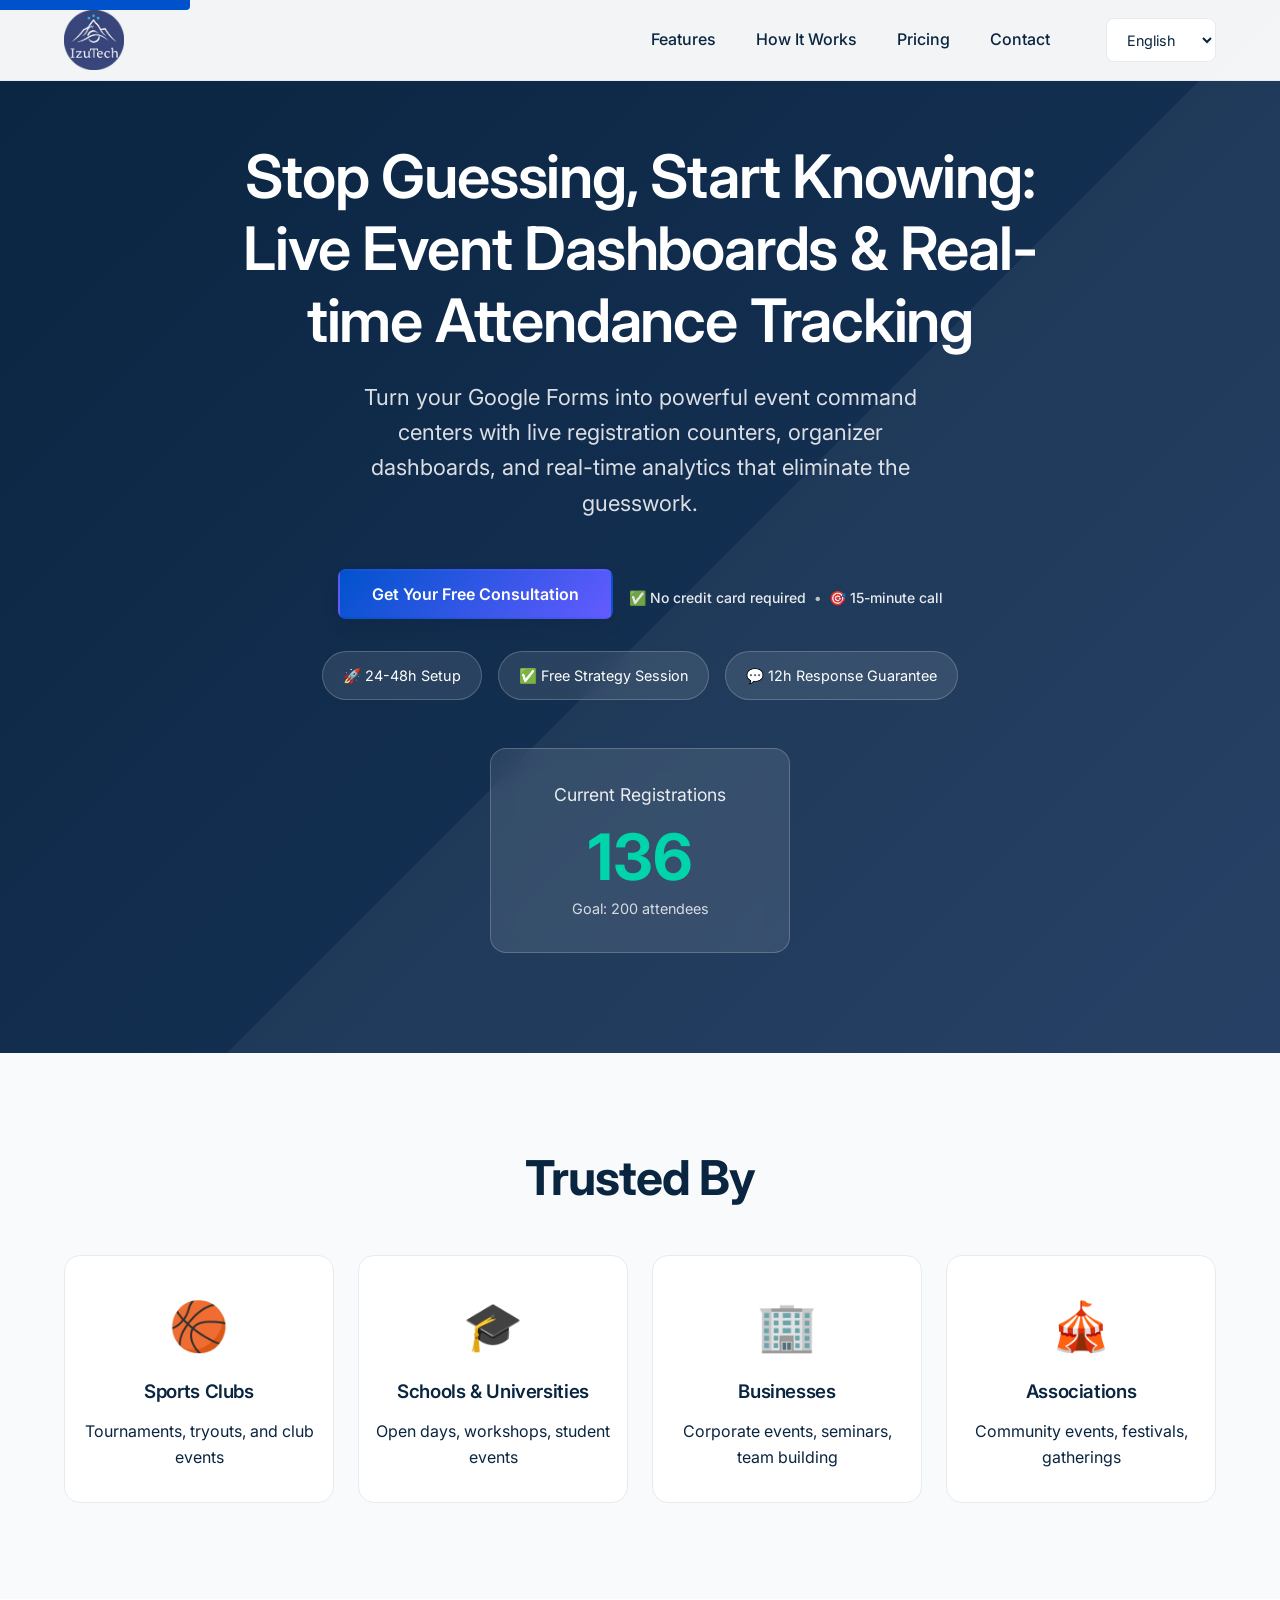
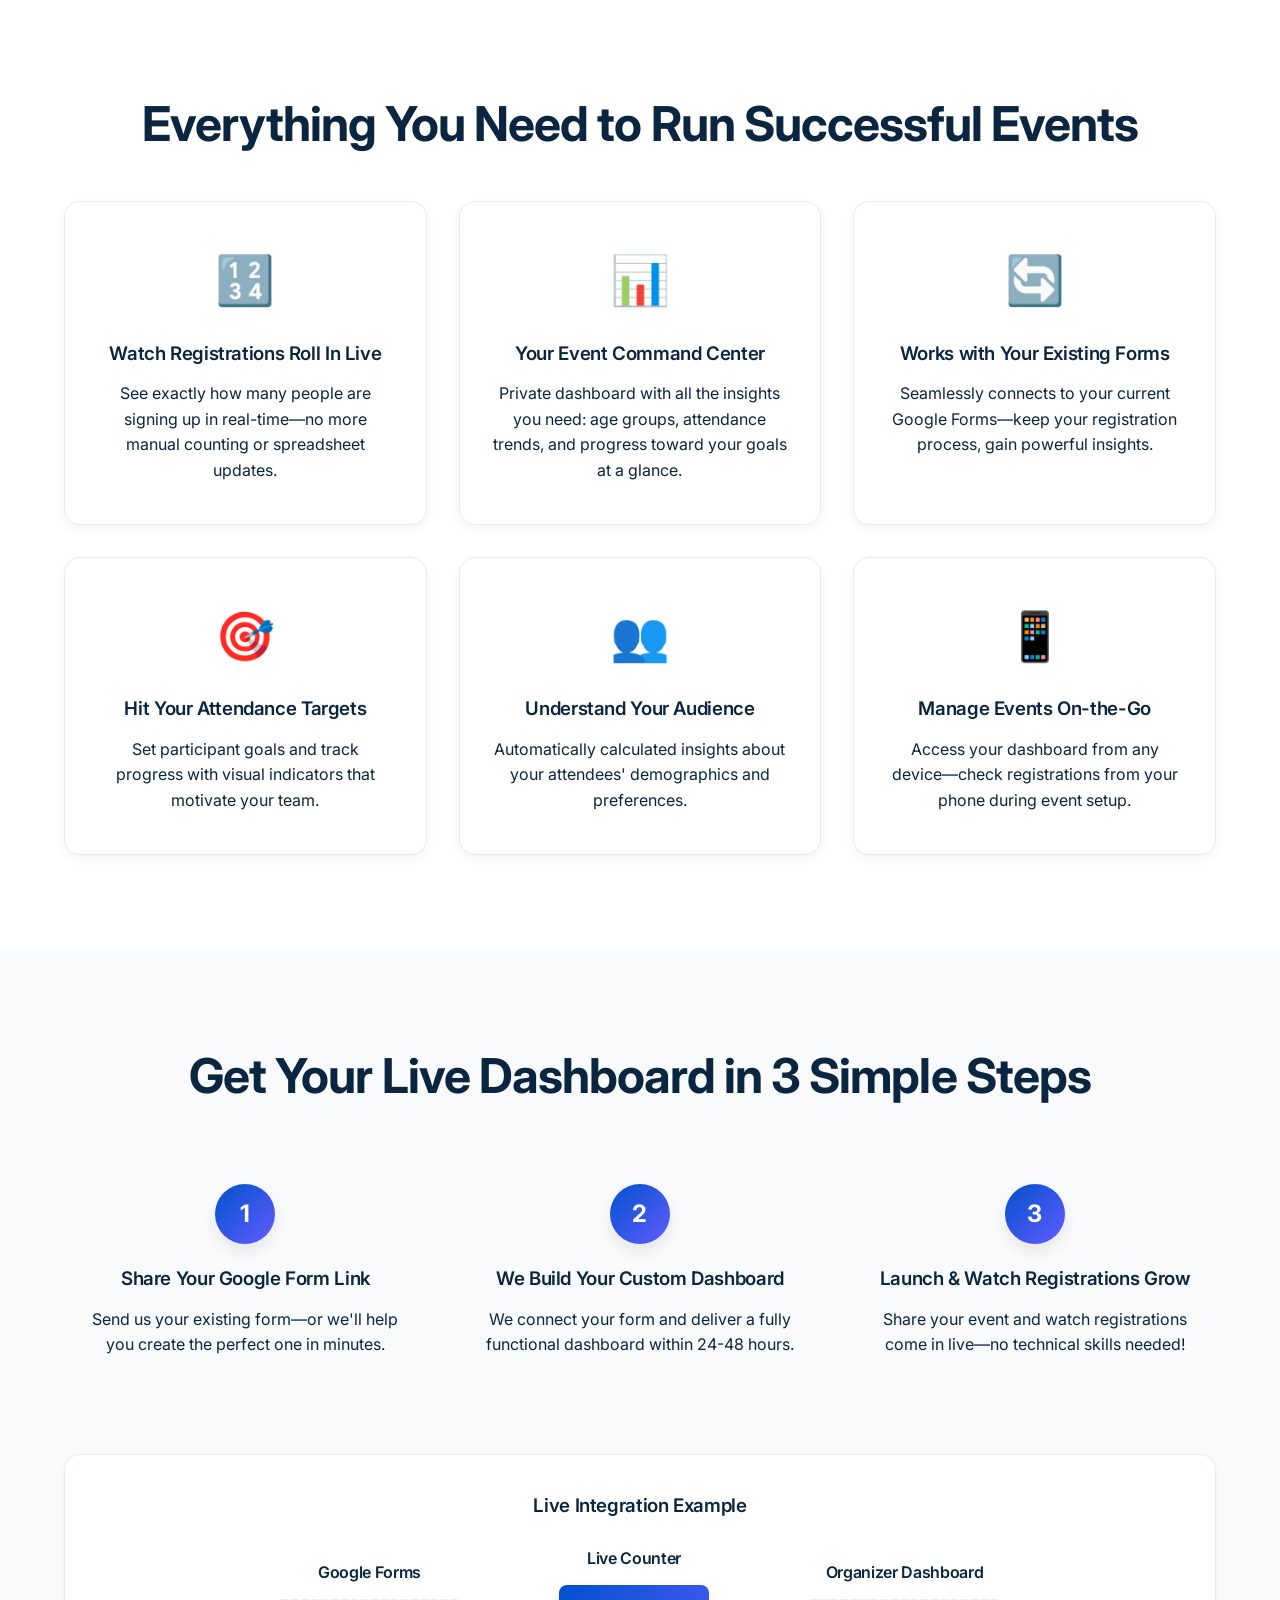
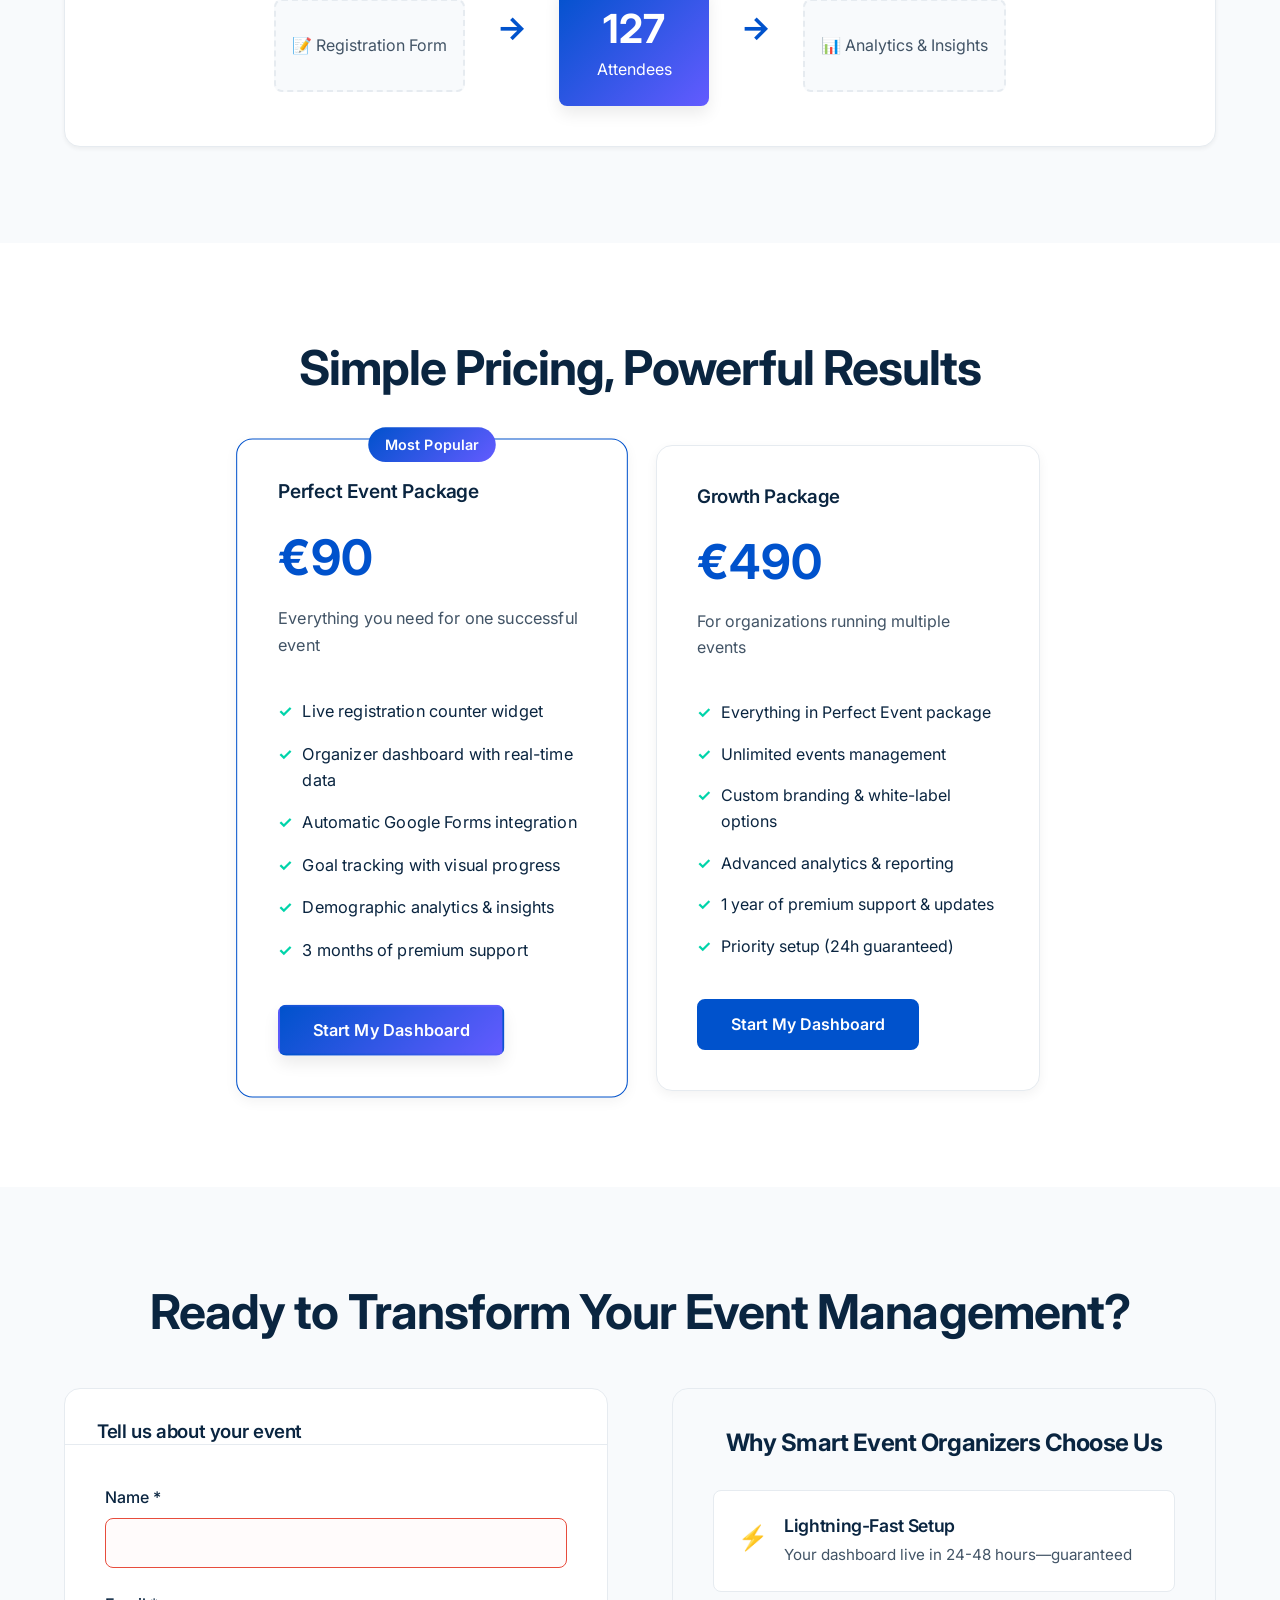
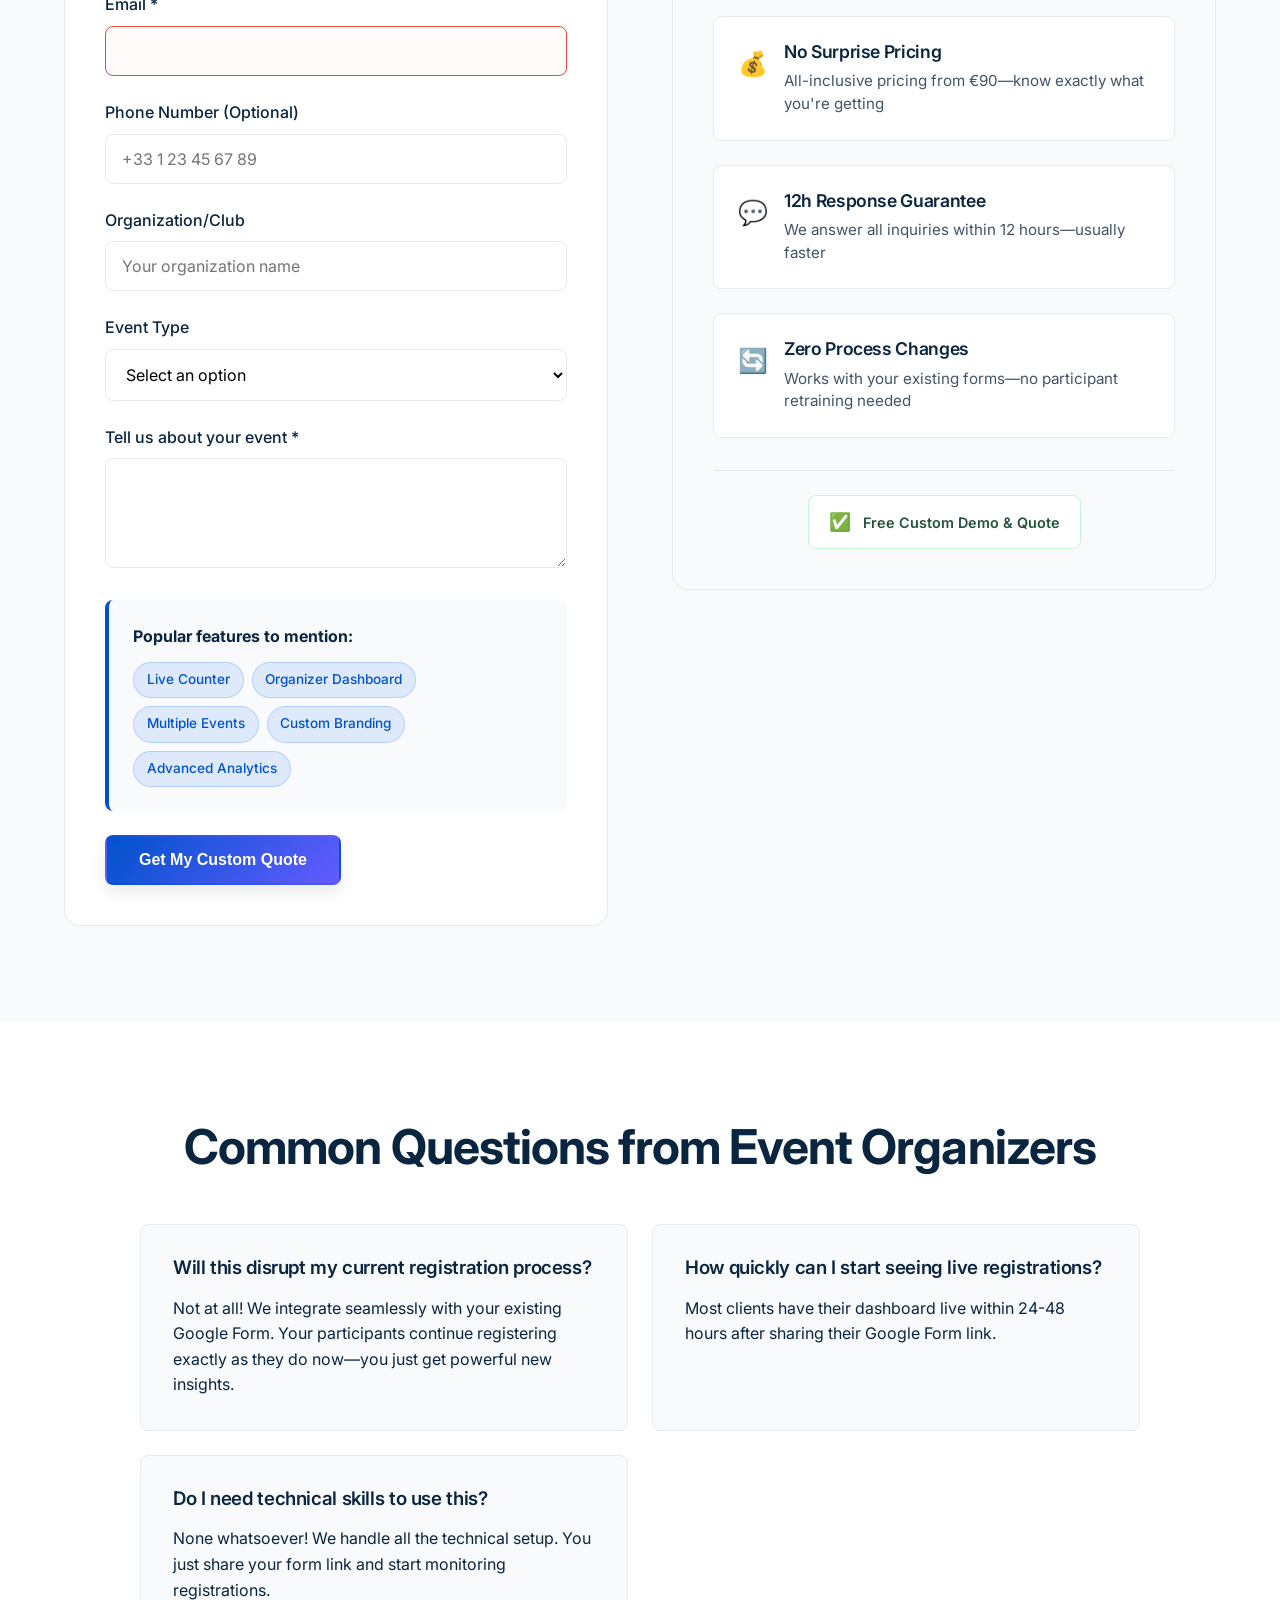
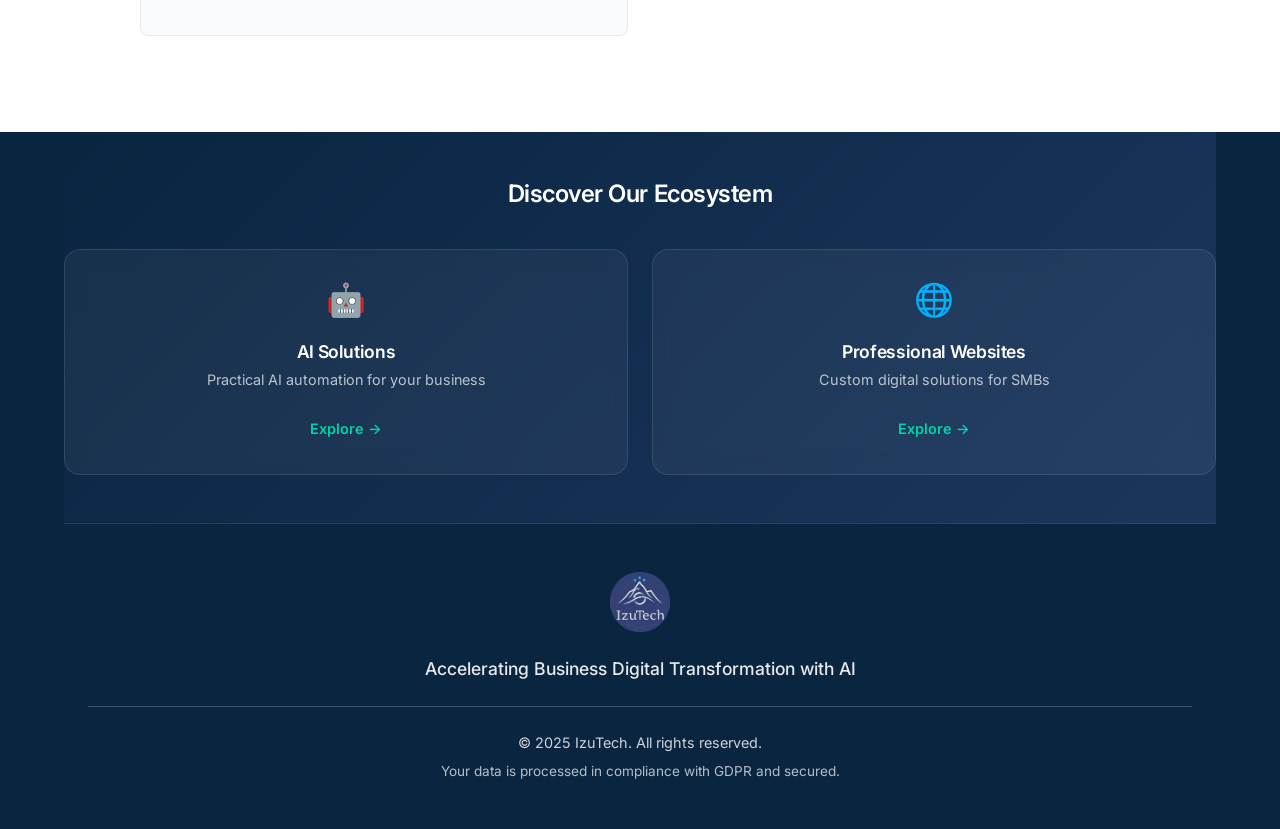
==== commit 98586ebb: "Update index.html" ====
--- a/index.html
+++ b/index.html
@@ -163,7 +163,7 @@
                 <h1 class="hero-title" data-i18n="hero.title" itemprop="name">Stop Guessing, Start Knowing: Live Event Dashboards & Real-time Attendance Tracking</h1>
                 <p class="hero-subtitle" data-i18n="hero.subtitle" itemprop="description">Turn your Google Forms into powerful event command centers with live registration counters, organizer dashboards, and real-time analytics that eliminate the guesswork.</p>
                 <div class="cta-container">
-                    <a href="https://calendly.com/izutech-fr/events-15-minute-meeting" target="_blank" class="btn btn-primary" data-i18n="hero.cta" rel="noopener" itemprop="url">
+                    <a href="https://calendly.com/izutech-fr/30min" target="_blank" class="btn btn-primary" data-i18n="hero.cta" rel="noopener" itemprop="url">
                         <span class="btn-text">Get Your Free Consultation</span>
                     </a>
                     <div class="trust-indicators">
--- a/style.css
+++ b/style.css
@@ -27,16 +27,17 @@
     --transition-slow: all 0.5s cubic-bezier(0.4, 0, 0.2, 1);
 }
 
-/* ===== Reset & Base Styles ===== */
-* {
+/* ===== Modern CSS Reset ===== */
+*, *::before, *::after {
+    box-sizing: border-box;
     margin: 0;
     padding: 0;
-    box-sizing: border-box;
 }
 
 html {
     scroll-behavior: smooth;
     font-size: 16px;
+    text-size-adjust: 100%;
 }
 
 body {
@@ -45,47 +46,50 @@
     color: var(--light-text);
     background-color: var(--light-bg);
     overflow-x: hidden;
-}
-
-/* Accessibility */
+    -webkit-font-smoothing: antialiased;
+    -moz-osx-font-smoothing: grayscale;
+}
+
+/* ===== Accessibility ===== */
 .skip-link {
     position: absolute;
     top: -40px;
     left: 0;
     background: var(--primary-blue);
     color: white;
-    padding: 8px;
+    padding: 12px 16px;
     z-index: 10000;
     text-decoration: none;
     border-radius: 0 0 4px 0;
     font-weight: 600;
+    transition: top 0.3s ease;
 }
 
 .skip-link:focus {
     top: 0;
 }
 
+/* ===== Container Utility ===== */
 .container {
     max-width: var(--container-max-width);
     margin: 0 auto;
     padding: 0 1.5rem;
 }
 
-/* ===== Typography ===== */
+/* ===== Typography Scale ===== */
 h1, h2, h3, h4, h5, h6 {
     font-weight: 600;
     line-height: 1.2;
     margin-bottom: 1rem;
+    letter-spacing: -0.02em;
 }
 
 h1 {
     font-size: clamp(2.5rem, 5vw, 3.75rem);
-    letter-spacing: -0.02em;
 }
 
 h2 {
     font-size: clamp(2rem, 4vw, 3rem);
-    letter-spacing: -0.01em;
 }
 
 .section-title {
@@ -153,7 +157,7 @@
     color: var(--primary-blue);
 }
 
-.nav-link:after {
+.nav-link::after {
     content: '';
     position: absolute;
     bottom: 0;
@@ -164,7 +168,7 @@
     transition: var(--transition);
 }
 
-.nav-link:hover:after {
+.nav-link:hover::after {
     width: 100%;
 }
 
@@ -185,11 +189,11 @@
 }
 
 .language-selector:focus {
-    outline: none;
-    border-color: var(--primary-blue);
-    box-shadow: 0 0 0 3px rgba(0, 102, 255, 0.1);
-}
-
+    outline: 2px solid var(--primary-blue);
+    outline-offset: 2px;
+}
+
+/* Mobile Navigation */
 .hamburger {
     display: none;
     flex-direction: column;
@@ -221,7 +225,7 @@
     overflow: hidden;
 }
 
-.hero:before {
+.hero::before {
     content: '';
     position: absolute;
     top: 0;
@@ -229,8 +233,6 @@
     right: 0;
     bottom: 0;
     background: url('data:image/svg+xml,<svg xmlns="http://www.w3.org/2000/svg" viewBox="0 0 1000 1000" opacity="0.05"><polygon fill="white" points="0,1000 1000,0 1000,1000"/></svg>') no-repeat bottom right;
-    transform: translateZ(0);
-    backface-visibility: hidden;
 }
 
 .hero-content {
@@ -244,7 +246,6 @@
 .hero-title {
     color: white;
     margin-bottom: 1.5rem;
-    contain: layout style paint;
 }
 
 .hero-subtitle {
@@ -269,8 +270,6 @@
     text-align: center;
     max-width: 300px;
     margin: 0 auto;
-    transform: translateZ(0);
-    backface-visibility: hidden;
 }
 
 .counter-label {
@@ -292,7 +291,7 @@
     font-size: 0.9rem;
 }
 
-/* ===== Conversion-Optimized Button Styles ===== */
+/* ===== Button System ===== */
 .btn {
     display: inline-flex;
     align-items: center;
@@ -318,27 +317,22 @@
     box-shadow: var(--shadow-md);
     position: relative;
     overflow: hidden;
-    transition: all 0.4s cubic-bezier(0.4, 0, 0.2, 1);
 }
 
 .btn-primary:hover {
-    transform: translateY(-3px);
-    box-shadow: 0 12px 25px rgba(0, 102, 255, 0.3);
-}
-
-.btn-primary:active {
-    transform: translateY(-1px);
+    transform: translateY(-2px);
+    box-shadow: var(--shadow-lg);
 }
 
 .btn-secondary {
-    background: var(--primary-blue) !important;
-    color: white !important;
-    border: 2px solid var(--primary-blue) !important;
+    background: var(--primary-blue);
+    color: white;
+    border: 2px solid var(--primary-blue);
 }
 
 .btn-secondary:hover {
-    background: var(--primary-dark) !important;
-    border-color: var(--primary-dark) !important;
+    background: var(--primary-dark);
+    border-color: var(--primary-dark);
 }
 
 .btn-card {
@@ -383,24 +377,42 @@
     flex-wrap: wrap;
 }
 
+/* Loading state for external links */
+.btn-loading {
+    display: none;
+}
+
+.btn.external-link {
+    position: relative;
+}
+
+.btn.external-link::after {
+    content: "↗";
+    margin-left: 0.5rem;
+    font-size: 0.9em;
+    opacity: 0.8;
+    transition: transform 0.2s ease;
+}
+
+.btn.external-link:hover::after {
+    transform: translate(2px, -2px);
+}
+
 /* Pulse animation for primary CTA */
 @keyframes pulse-cta {
-    0% {
+    0%, 100% {
         box-shadow: 0 0 0 0 rgba(0, 102, 255, 0.7);
     }
     70% {
         box-shadow: 0 0 0 10px rgba(0, 102, 255, 0);
     }
-    100% {
-        box-shadow: 0 0 0 0 rgba(0, 102, 255, 0);
-    }
 }
 
 .hero .btn-primary {
     animation: pulse-cta 2s infinite;
 }
 
-/* Trust Badges */
+/* Trust Elements */
 .trust-badges {
     display: flex;
     justify-content: center;
@@ -420,8 +432,6 @@
     display: flex;
     align-items: center;
     gap: 0.5rem;
-    transform: translateZ(0);
-    backface-visibility: hidden;
 }
 
 .trust-badge:hover {
@@ -429,7 +439,6 @@
     transform: translateY(-2px);
 }
 
-/* Trust indicators for Calendly links */
 .trust-indicators {
     display: flex;
     align-items: center;
@@ -446,28 +455,7 @@
     color: rgba(255, 255, 255, 0.7);
 }
 
-/* Loading state for external links */
-.btn-loading {
-    display: none;
-}
-
-.btn.external-link {
-    position: relative;
-}
-
-.btn.external-link::after {
-    content: "↗";
-    margin-left: 0.5rem;
-    font-size: 0.9em;
-    opacity: 0.8;
-    transition: transform 0.2s ease;
-}
-
-.btn.external-link:hover::after {
-    transform: translate(2px, -2px);
-}
-
-/* ===== Clients Section ===== */
+/* ===== Section Layouts ===== */
 .clients {
     padding: var(--section-padding);
     background: var(--light-surface);
@@ -498,7 +486,7 @@
     margin-bottom: 1rem;
 }
 
-/* ===== Features Section ===== */
+/* Features Section */
 .features {
     padding: var(--section-padding);
     background: var(--light-bg);
@@ -518,12 +506,10 @@
     box-shadow: var(--shadow-card);
     border: 1px solid var(--light-border);
     transition: var(--transition);
-    content-visibility: auto;
-    contain-intrinsic-size: 1px 500px;
 }
 
 .feature-card:hover {
-    transform: translateY(-8px) scale(1.02);
+    transform: translateY(-8px);
     box-shadow: var(--shadow-lg);
     border-color: var(--primary-blue);
 }
@@ -533,7 +519,7 @@
     margin-bottom: 1.5rem;
 }
 
-/* ===== Process Section ===== */
+/* Process Section */
 .process {
     padding: var(--section-padding);
     background: var(--light-surface);
@@ -544,8 +530,6 @@
     grid-template-columns: repeat(auto-fit, minmax(250px, 1fr));
     gap: 2rem;
     margin-bottom: 4rem;
-    content-visibility: auto;
-    contain-intrinsic-size: 1px 500px;
 }
 
 .step {
@@ -639,8 +623,6 @@
     gap: 2rem;
     max-width: 800px;
     margin: 0 auto;
-    content-visibility: auto;
-    contain-intrinsic-size: 1px 500px;
 }
 
 .pricing-card {
@@ -655,7 +637,7 @@
 
 .pricing-card.featured {
     border-color: var(--primary-blue);
-    transform: scale(1.05);
+    transform: scale(1.02);
 }
 
 .pricing-badge {
@@ -669,6 +651,7 @@
     border-radius: 20px;
     font-size: 0.875rem;
     font-weight: 600;
+    z-index: 1;
 }
 
 .price {
@@ -694,7 +677,7 @@
     padding-left: 1.5rem;
 }
 
-.features-list li:before {
+.features-list li::before {
     content: "✓";
     position: absolute;
     left: 0;
@@ -702,6 +685,7 @@
     font-weight: bold;
 }
 
+/* Add-ons Styles */
 .addons-list {
     margin: 2rem 0;
 }
@@ -722,7 +706,7 @@
     font-weight: 600;
 }
 
-/* ===== Updated Contact Section ===== */
+/* ===== Contact Section ===== */
 .contact {
     padding: var(--section-padding);
     background: var(--light-surface);
@@ -852,7 +836,7 @@
     cursor: pointer;
 }
 
-.form-group.required label:after {
+.form-group.required label::after {
     content: " *";
     color: #E74C3C;
 }
@@ -874,9 +858,8 @@
 .form-group input:focus,
 .form-group textarea:focus,
 .form-group select:focus {
-    outline: none;
-    border-color: var(--primary-blue);
-    box-shadow: 0 0 0 3px rgba(0, 102, 255, 0.1);
+    outline: 2px solid var(--primary-blue);
+    outline-offset: 2px;
 }
 
 .form-group input:invalid:not(:focus):not(:placeholder-shown) {
@@ -951,7 +934,7 @@
     line-height: 1.6;
 }
 
-/* Trust Section */
+/* Trust Section - Desktop */
 .trust-section {
     background: var(--light-surface);
     padding: 2.5rem;
@@ -1036,7 +1019,7 @@
     font-size: 1.1rem;
 }
 
-/* Mobile Trust Section */
+/* Trust Section - Mobile */
 .trust-section-mobile {
     display: block;
     background: var(--light-surface);
@@ -1095,44 +1078,6 @@
     margin: 0;
 }
 
-/* Desktop Layout */
-@media (min-width: 769px) {
-    .contact-grid {
-        grid-template-columns: 1fr;
-        gap: 4rem;
-        max-width: 1200px;
-        margin: 0 auto;
-    }
-    
-    .contact-options {
-        display: none;
-    }
-    
-    .contact-form-and-trust {
-        display: grid;
-        grid-template-columns: 1fr 1fr;
-        gap: 4rem;
-        align-items: start;
-    }
-    
-    .contact-form-container {
-        display: block !important;
-    }
-    
-    .back-to-options {
-        display: none !important;
-    }
-    
-    .trust-section-mobile {
-        display: none !important;
-    }
-    
-    .trust-section {
-        position: sticky;
-        top: 100px;
-    }
-}
-
 /* ===== FAQ Section ===== */
 .faq {
     padding: var(--section-padding);
@@ -1160,19 +1105,12 @@
     transform: translateY(-2px);
 }
 
-.faq-item h3 {
-    color: var(--primary-dark);
-    margin-bottom: 1rem;
-}
-
 /* ===== Footer ===== */
 .footer {
     background: var(--primary-dark);
     color: white;
-    position: relative;
-}
-
-/* Footer Business Ecosystem */
+}
+
 .footer-businesses {
     background: linear-gradient(135deg, var(--primary-dark) 0%, #1a365d 100%);
     padding: 3rem 0;
@@ -1308,12 +1246,13 @@
     margin: 0 auto;
 }
 
-/* ===== Mobile Responsive Design ===== */
+/* ===== Mobile First Responsive Design ===== */
 @media (max-width: 768px) {
     .container {
         padding: 0 1.25rem;
     }
     
+    /* Mobile Navigation */
     .hamburger {
         display: flex;
     }
@@ -1340,6 +1279,7 @@
         height: 45px;
     }
     
+    /* Hero Adjustments */
     .hero {
         padding: 120px 0 80px;
     }
@@ -1354,6 +1294,7 @@
         max-width: 280px;
     }
     
+    /* Trust Elements */
     .trust-badges {
         gap: 0.75rem;
     }
@@ -1363,33 +1304,36 @@
         font-size: 0.8rem;
     }
     
-    .trust-indicators {
-        gap: 0.5rem;
-        font-size: 0.8rem;
-    }
-    
     .hero .btn-primary {
         animation: none;
     }
     
+    /* Grid Layouts */
     .clients-grid,
-    .features-grid {
+    .features-grid,
+    .pricing-grid,
+    .process-steps,
+    .faq-grid {
         grid-template-columns: 1fr;
     }
     
-    .pricing-grid {
-        grid-template-columns: 1fr;
-    }
-    
+    /* Pricing Card Mobile Fix */
     .pricing-card.featured {
         transform: none;
-    }
-    
-    .contact-grid {
-        grid-template-columns: 1fr;
-        gap: 2rem;
-    }
-    
+        margin-top: 20px;
+    }
+    
+    .pricing-badge {
+        top: -10px;
+        font-size: 0.8rem;
+        padding: 4px 12px;
+    }
+    
+    .pricing-grid {
+        gap: 2.5rem;
+    }
+    
+    /* Demo Grid */
     .demo-grid {
         flex-direction: column;
         gap: 1rem;
@@ -1403,12 +1347,7 @@
         font-size: 3rem;
     }
     
-    .language-selector {
-        margin-top: 1rem;
-        margin-left: 0;
-    }
-    
-    /* Updated Mobile Contact Section */
+    /* Contact Section Mobile */
     .contact-options {
         display: grid !important;
         grid-template-columns: 1fr;
@@ -1426,8 +1365,6 @@
     
     .back-to-options {
         display: inline-flex;
-        align-items: center;
-        gap: 0.5rem;
     }
     
     .form-header {
@@ -1438,12 +1375,6 @@
     
     .contact-option-card {
         padding: 1.5rem;
-        text-align: center;
-    }
-    
-    .contact-option-card .btn {
-        width: 100%;
-        margin-top: 1rem;
     }
     
     .contact-form {
@@ -1453,7 +1384,8 @@
     .contact-form-and-trust.active .trust-section {
         display: none !important;
     }
-    /* Footer mobile styles */
+    
+    /* Footer Mobile */
     .footer-businesses {
         padding: 2rem 0;
     }
@@ -1464,37 +1396,12 @@
         padding: 0 1rem;
     }
     
-    .business-card {
-        padding: 1.25rem;
-    }
-    
-    .footer-brand-centered {
-        padding: 2.5rem 0;
-    }
-    
-    .footer-brand-centered .footer-logo img {
-        height: 50px;
-    }
-    
-    .footer-brand-centered .footer-tagline {
-        font-size: 1rem;
-        padding: 0 1rem;
-    }
-    
-    .footer-legal {
-        padding-top: 1.25rem;
-    }
-    
-    .footer-copyright,
-    .footer-privacy {
-        padding: 0 1rem;
-    }
-    
-    .section-title {
-        contain: layout style paint;
-    }
-}
-
+    .trust-points-mobile {
+        grid-template-columns: 1fr;
+    }
+}
+
+/* Small Mobile Devices */
 @media (max-width: 480px) {
     .hero-subtitle {
         font-size: 1.1rem;
@@ -1511,11 +1418,6 @@
         justify-content: center;
     }
     
-    .trust-indicators {
-        flex-direction: column;
-        gap: 0.25rem;
-    }
-    
     .feature-card,
     .pricing-card {
         padding: 2rem 1.5rem;
@@ -1525,8 +1427,52 @@
         padding: 1.5rem;
     }
     
-    .trust-points-mobile {
+    .pricing-badge {
+        top: -8px;
+        font-size: 0.75rem;
+        padding: 3px 10px;
+    }
+    
+    .pricing-card.featured {
+        margin-top: 16px;
+    }
+}
+
+/* Desktop Layout */
+@media (min-width: 769px) {
+    .contact-grid {
         grid-template-columns: 1fr;
+        gap: 4rem;
+        max-width: 1200px;
+        margin: 0 auto;
+    }
+    
+    .contact-options {
+        display: none;
+    }
+    
+    .contact-form-and-trust {
+        display: grid;
+        grid-template-columns: 1fr 1fr;
+        gap: 4rem;
+        align-items: start;
+    }
+    
+    .contact-form-container {
+        display: block !important;
+    }
+    
+    .back-to-options {
+        display: none !important;
+    }
+    
+    .trust-section-mobile {
+        display: none !important;
+    }
+    
+    .trust-section {
+        position: sticky;
+        top: 100px;
     }
 }
 
@@ -1540,21 +1486,9 @@
         transition-duration: 0.01ms !important;
         scroll-behavior: auto !important;
     }
-    
-    .hero .btn-primary {
-        animation: none;
-    }
-    
-    .feature-card:hover,
-    .trust-badge:hover,
-    .business-card:hover,
-    .contact-option-card:hover,
-    .pricing-card:hover {
-        transform: none;
-    }
-}
-
-/* Enhanced Focus styles for keyboard navigation */
+}
+
+/* Focus Management */
 :focus-visible {
     outline: 2px solid var(--primary-blue);
     outline-offset: 2px;
@@ -1564,18 +1498,6 @@
 /* Remove default focus when using focus-visible */
 :focus:not(:focus-visible) {
     outline: none;
-}
-
-button:focus-visible,
-a:focus-visible,
-input:focus-visible,
-textarea:focus-visible,
-select:focus-visible,
-.language-selector:focus-visible,
-.business-link:focus-visible {
-    outline: 2px solid var(--primary-blue);
-    outline-offset: 2px;
-    border-radius: 2px;
 }
 
 /* Error states for form validation */
@@ -1623,14 +1545,7 @@
         padding: 2rem 0 !important;
     }
     
-    .hero-title,
-    .hero-subtitle,
-    .section-title,
-    h1, h2, h3, h4, h5, h6 {
-        color: black !important;
-    }
-    
-    .hero:before {
+    .hero::before {
         display: none;
     }
     
@@ -1640,52 +1555,12 @@
         box-shadow: none !important;
         border: 1px solid #ccc !important;
     }
-    
-    a::after {
-        content: " (" attr(href) ")";
-    }
-}
-
-/* Container Query Support (Progressive Enhancement) */
+}
+
+/* Modern CSS Features Support */
 @supports (container-type: inline-size) {
     .card-container {
         container-type: inline-size;
-    }
-    
-    @container (min-width: 400px) {
-        .feature-card {
-            text-align: left;
-            display: grid;
-            grid-template-columns: auto 1fr;
-            gap: 1rem;
-            align-items: start;
-        }
-        
-        .feature-icon {
-            margin-bottom: 0;
-        }
-    }
-}
-
-/* Scroll-driven animations support */
-@supports (animation-timeline: view()) {
-    @keyframes fade-in {
-        from { 
-            opacity: 0;
-            transform: translateY(50px);
-        }
-        to { 
-            opacity: 1;
-            transform: translateY(0);
-        }
-    }
-    
-    .feature-card,
-    .pricing-card,
-    .client-card {
-        animation: fade-in linear;
-        animation-timeline: view();
-        animation-range: entry 25% cover 40%;
     }
 }
 
@@ -1701,30 +1576,14 @@
     }
 }
 
-/* Performance optimizations */
+/* Performance Optimizations */
 img {
     max-width: 100%;
     height: auto;
 }
 
-/* Content visibility for performance */
+/* Content visibility for off-screen content */
 .content-visibility-auto {
     content-visibility: auto;
     contain-intrinsic-size: 1px 500px;
 }
-
-/* Reduce layout shifts */
-.aspect-ratio-box {
-    position: relative;
-    width: 100%;
-    padding-top: 56.25%; /* 16:9 Aspect Ratio */
-}
-
-.aspect-ratio-box img {
-    position: absolute;
-    top: 0;
-    left: 0;
-    width: 100%;
-    height: 100%;
-    object-fit: cover;
-}
--- a/style.css
+++ b/style.css
@@ -27,16 +27,17 @@
     --transition-slow: all 0.5s cubic-bezier(0.4, 0, 0.2, 1);
 }
 
-/* ===== Reset & Base Styles ===== */
-* {
+/* ===== Modern CSS Reset ===== */
+*, *::before, *::after {
+    box-sizing: border-box;
     margin: 0;
     padding: 0;
-    box-sizing: border-box;
 }
 
 html {
     scroll-behavior: smooth;
     font-size: 16px;
+    text-size-adjust: 100%;
 }
 
 body {
@@ -45,47 +46,50 @@
     color: var(--light-text);
     background-color: var(--light-bg);
     overflow-x: hidden;
-}
-
-/* Accessibility */
+    -webkit-font-smoothing: antialiased;
+    -moz-osx-font-smoothing: grayscale;
+}
+
+/* ===== Accessibility ===== */
 .skip-link {
     position: absolute;
     top: -40px;
     left: 0;
     background: var(--primary-blue);
     color: white;
-    padding: 8px;
+    padding: 12px 16px;
     z-index: 10000;
     text-decoration: none;
     border-radius: 0 0 4px 0;
     font-weight: 600;
+    transition: top 0.3s ease;
 }
 
 .skip-link:focus {
     top: 0;
 }
 
+/* ===== Container Utility ===== */
 .container {
     max-width: var(--container-max-width);
     margin: 0 auto;
     padding: 0 1.5rem;
 }
 
-/* ===== Typography ===== */
+/* ===== Typography Scale ===== */
 h1, h2, h3, h4, h5, h6 {
     font-weight: 600;
     line-height: 1.2;
     margin-bottom: 1rem;
+    letter-spacing: -0.02em;
 }
 
 h1 {
     font-size: clamp(2.5rem, 5vw, 3.75rem);
-    letter-spacing: -0.02em;
 }
 
 h2 {
     font-size: clamp(2rem, 4vw, 3rem);
-    letter-spacing: -0.01em;
 }
 
 .section-title {
@@ -153,7 +157,7 @@
     color: var(--primary-blue);
 }
 
-.nav-link:after {
+.nav-link::after {
     content: '';
     position: absolute;
     bottom: 0;
@@ -164,7 +168,7 @@
     transition: var(--transition);
 }
 
-.nav-link:hover:after {
+.nav-link:hover::after {
     width: 100%;
 }
 
@@ -185,11 +189,11 @@
 }
 
 .language-selector:focus {
-    outline: none;
-    border-color: var(--primary-blue);
-    box-shadow: 0 0 0 3px rgba(0, 102, 255, 0.1);
-}
-
+    outline: 2px solid var(--primary-blue);
+    outline-offset: 2px;
+}
+
+/* Mobile Navigation */
 .hamburger {
     display: none;
     flex-direction: column;
@@ -221,7 +225,7 @@
     overflow: hidden;
 }
 
-.hero:before {
+.hero::before {
     content: '';
     position: absolute;
     top: 0;
@@ -229,8 +233,6 @@
     right: 0;
     bottom: 0;
     background: url('data:image/svg+xml,<svg xmlns="http://www.w3.org/2000/svg" viewBox="0 0 1000 1000" opacity="0.05"><polygon fill="white" points="0,1000 1000,0 1000,1000"/></svg>') no-repeat bottom right;
-    transform: translateZ(0);
-    backface-visibility: hidden;
 }
 
 .hero-content {
@@ -244,7 +246,6 @@
 .hero-title {
     color: white;
     margin-bottom: 1.5rem;
-    contain: layout style paint;
 }
 
 .hero-subtitle {
@@ -269,8 +270,6 @@
     text-align: center;
     max-width: 300px;
     margin: 0 auto;
-    transform: translateZ(0);
-    backface-visibility: hidden;
 }
 
 .counter-label {
@@ -292,7 +291,7 @@
     font-size: 0.9rem;
 }
 
-/* ===== Conversion-Optimized Button Styles ===== */
+/* ===== Button System ===== */
 .btn {
     display: inline-flex;
     align-items: center;
@@ -318,27 +317,22 @@
     box-shadow: var(--shadow-md);
     position: relative;
     overflow: hidden;
-    transition: all 0.4s cubic-bezier(0.4, 0, 0.2, 1);
 }
 
 .btn-primary:hover {
-    transform: translateY(-3px);
-    box-shadow: 0 12px 25px rgba(0, 102, 255, 0.3);
-}
-
-.btn-primary:active {
-    transform: translateY(-1px);
+    transform: translateY(-2px);
+    box-shadow: var(--shadow-lg);
 }
 
 .btn-secondary {
-    background: var(--primary-blue) !important;
-    color: white !important;
-    border: 2px solid var(--primary-blue) !important;
+    background: var(--primary-blue);
+    color: white;
+    border: 2px solid var(--primary-blue);
 }
 
 .btn-secondary:hover {
-    background: var(--primary-dark) !important;
-    border-color: var(--primary-dark) !important;
+    background: var(--primary-dark);
+    border-color: var(--primary-dark);
 }
 
 .btn-card {
@@ -383,24 +377,42 @@
     flex-wrap: wrap;
 }
 
+/* Loading state for external links */
+.btn-loading {
+    display: none;
+}
+
+.btn.external-link {
+    position: relative;
+}
+
+.btn.external-link::after {
+    content: "↗";
+    margin-left: 0.5rem;
+    font-size: 0.9em;
+    opacity: 0.8;
+    transition: transform 0.2s ease;
+}
+
+.btn.external-link:hover::after {
+    transform: translate(2px, -2px);
+}
+
 /* Pulse animation for primary CTA */
 @keyframes pulse-cta {
-    0% {
+    0%, 100% {
         box-shadow: 0 0 0 0 rgba(0, 102, 255, 0.7);
     }
     70% {
         box-shadow: 0 0 0 10px rgba(0, 102, 255, 0);
     }
-    100% {
-        box-shadow: 0 0 0 0 rgba(0, 102, 255, 0);
-    }
 }
 
 .hero .btn-primary {
     animation: pulse-cta 2s infinite;
 }
 
-/* Trust Badges */
+/* Trust Elements */
 .trust-badges {
     display: flex;
     justify-content: center;
@@ -420,8 +432,6 @@
     display: flex;
     align-items: center;
     gap: 0.5rem;
-    transform: translateZ(0);
-    backface-visibility: hidden;
 }
 
 .trust-badge:hover {
@@ -429,7 +439,6 @@
     transform: translateY(-2px);
 }
 
-/* Trust indicators for Calendly links */
 .trust-indicators {
     display: flex;
     align-items: center;
@@ -446,28 +455,7 @@
     color: rgba(255, 255, 255, 0.7);
 }
 
-/* Loading state for external links */
-.btn-loading {
-    display: none;
-}
-
-.btn.external-link {
-    position: relative;
-}
-
-.btn.external-link::after {
-    content: "↗";
-    margin-left: 0.5rem;
-    font-size: 0.9em;
-    opacity: 0.8;
-    transition: transform 0.2s ease;
-}
-
-.btn.external-link:hover::after {
-    transform: translate(2px, -2px);
-}
-
-/* ===== Clients Section ===== */
+/* ===== Section Layouts ===== */
 .clients {
     padding: var(--section-padding);
     background: var(--light-surface);
@@ -498,7 +486,7 @@
     margin-bottom: 1rem;
 }
 
-/* ===== Features Section ===== */
+/* Features Section */
 .features {
     padding: var(--section-padding);
     background: var(--light-bg);
@@ -518,12 +506,10 @@
     box-shadow: var(--shadow-card);
     border: 1px solid var(--light-border);
     transition: var(--transition);
-    content-visibility: auto;
-    contain-intrinsic-size: 1px 500px;
 }
 
 .feature-card:hover {
-    transform: translateY(-8px) scale(1.02);
+    transform: translateY(-8px);
     box-shadow: var(--shadow-lg);
     border-color: var(--primary-blue);
 }
@@ -533,7 +519,7 @@
     margin-bottom: 1.5rem;
 }
 
-/* ===== Process Section ===== */
+/* Process Section */
 .process {
     padding: var(--section-padding);
     background: var(--light-surface);
@@ -544,8 +530,6 @@
     grid-template-columns: repeat(auto-fit, minmax(250px, 1fr));
     gap: 2rem;
     margin-bottom: 4rem;
-    content-visibility: auto;
-    contain-intrinsic-size: 1px 500px;
 }
 
 .step {
@@ -639,8 +623,6 @@
     gap: 2rem;
     max-width: 800px;
     margin: 0 auto;
-    content-visibility: auto;
-    contain-intrinsic-size: 1px 500px;
 }
 
 .pricing-card {
@@ -655,7 +637,7 @@
 
 .pricing-card.featured {
     border-color: var(--primary-blue);
-    transform: scale(1.05);
+    transform: scale(1.02);
 }
 
 .pricing-badge {
@@ -669,6 +651,7 @@
     border-radius: 20px;
     font-size: 0.875rem;
     font-weight: 600;
+    z-index: 1;
 }
 
 .price {
@@ -694,7 +677,7 @@
     padding-left: 1.5rem;
 }
 
-.features-list li:before {
+.features-list li::before {
     content: "✓";
     position: absolute;
     left: 0;
@@ -702,6 +685,7 @@
     font-weight: bold;
 }
 
+/* Add-ons Styles */
 .addons-list {
     margin: 2rem 0;
 }
@@ -722,7 +706,7 @@
     font-weight: 600;
 }
 
-/* ===== Updated Contact Section ===== */
+/* ===== Contact Section ===== */
 .contact {
     padding: var(--section-padding);
     background: var(--light-surface);
@@ -852,7 +836,7 @@
     cursor: pointer;
 }
 
-.form-group.required label:after {
+.form-group.required label::after {
     content: " *";
     color: #E74C3C;
 }
@@ -874,9 +858,8 @@
 .form-group input:focus,
 .form-group textarea:focus,
 .form-group select:focus {
-    outline: none;
-    border-color: var(--primary-blue);
-    box-shadow: 0 0 0 3px rgba(0, 102, 255, 0.1);
+    outline: 2px solid var(--primary-blue);
+    outline-offset: 2px;
 }
 
 .form-group input:invalid:not(:focus):not(:placeholder-shown) {
@@ -951,7 +934,7 @@
     line-height: 1.6;
 }
 
-/* Trust Section */
+/* Trust Section - Desktop */
 .trust-section {
     background: var(--light-surface);
     padding: 2.5rem;
@@ -1036,7 +1019,7 @@
     font-size: 1.1rem;
 }
 
-/* Mobile Trust Section */
+/* Trust Section - Mobile */
 .trust-section-mobile {
     display: block;
     background: var(--light-surface);
@@ -1095,44 +1078,6 @@
     margin: 0;
 }
 
-/* Desktop Layout */
-@media (min-width: 769px) {
-    .contact-grid {
-        grid-template-columns: 1fr;
-        gap: 4rem;
-        max-width: 1200px;
-        margin: 0 auto;
-    }
-    
-    .contact-options {
-        display: none;
-    }
-    
-    .contact-form-and-trust {
-        display: grid;
-        grid-template-columns: 1fr 1fr;
-        gap: 4rem;
-        align-items: start;
-    }
-    
-    .contact-form-container {
-        display: block !important;
-    }
-    
-    .back-to-options {
-        display: none !important;
-    }
-    
-    .trust-section-mobile {
-        display: none !important;
-    }
-    
-    .trust-section {
-        position: sticky;
-        top: 100px;
-    }
-}
-
 /* ===== FAQ Section ===== */
 .faq {
     padding: var(--section-padding);
@@ -1160,19 +1105,12 @@
     transform: translateY(-2px);
 }
 
-.faq-item h3 {
-    color: var(--primary-dark);
-    margin-bottom: 1rem;
-}
-
 /* ===== Footer ===== */
 .footer {
     background: var(--primary-dark);
     color: white;
-    position: relative;
-}
-
-/* Footer Business Ecosystem */
+}
+
 .footer-businesses {
     background: linear-gradient(135deg, var(--primary-dark) 0%, #1a365d 100%);
     padding: 3rem 0;
@@ -1308,12 +1246,13 @@
     margin: 0 auto;
 }
 
-/* ===== Mobile Responsive Design ===== */
+/* ===== Mobile First Responsive Design ===== */
 @media (max-width: 768px) {
     .container {
         padding: 0 1.25rem;
     }
     
+    /* Mobile Navigation */
     .hamburger {
         display: flex;
     }
@@ -1340,6 +1279,7 @@
         height: 45px;
     }
     
+    /* Hero Adjustments */
     .hero {
         padding: 120px 0 80px;
     }
@@ -1354,6 +1294,7 @@
         max-width: 280px;
     }
     
+    /* Trust Elements */
     .trust-badges {
         gap: 0.75rem;
     }
@@ -1363,33 +1304,36 @@
         font-size: 0.8rem;
     }
     
-    .trust-indicators {
-        gap: 0.5rem;
-        font-size: 0.8rem;
-    }
-    
     .hero .btn-primary {
         animation: none;
     }
     
+    /* Grid Layouts */
     .clients-grid,
-    .features-grid {
+    .features-grid,
+    .pricing-grid,
+    .process-steps,
+    .faq-grid {
         grid-template-columns: 1fr;
     }
     
-    .pricing-grid {
-        grid-template-columns: 1fr;
-    }
-    
+    /* Pricing Card Mobile Fix */
     .pricing-card.featured {
         transform: none;
-    }
-    
-    .contact-grid {
-        grid-template-columns: 1fr;
-        gap: 2rem;
-    }
-    
+        margin-top: 20px;
+    }
+    
+    .pricing-badge {
+        top: -10px;
+        font-size: 0.8rem;
+        padding: 4px 12px;
+    }
+    
+    .pricing-grid {
+        gap: 2.5rem;
+    }
+    
+    /* Demo Grid */
     .demo-grid {
         flex-direction: column;
         gap: 1rem;
@@ -1403,12 +1347,7 @@
         font-size: 3rem;
     }
     
-    .language-selector {
-        margin-top: 1rem;
-        margin-left: 0;
-    }
-    
-    /* Updated Mobile Contact Section */
+    /* Contact Section Mobile */
     .contact-options {
         display: grid !important;
         grid-template-columns: 1fr;
@@ -1426,8 +1365,6 @@
     
     .back-to-options {
         display: inline-flex;
-        align-items: center;
-        gap: 0.5rem;
     }
     
     .form-header {
@@ -1438,12 +1375,6 @@
     
     .contact-option-card {
         padding: 1.5rem;
-        text-align: center;
-    }
-    
-    .contact-option-card .btn {
-        width: 100%;
-        margin-top: 1rem;
     }
     
     .contact-form {
@@ -1453,7 +1384,8 @@
     .contact-form-and-trust.active .trust-section {
         display: none !important;
     }
-    /* Footer mobile styles */
+    
+    /* Footer Mobile */
     .footer-businesses {
         padding: 2rem 0;
     }
@@ -1464,37 +1396,12 @@
         padding: 0 1rem;
     }
     
-    .business-card {
-        padding: 1.25rem;
-    }
-    
-    .footer-brand-centered {
-        padding: 2.5rem 0;
-    }
-    
-    .footer-brand-centered .footer-logo img {
-        height: 50px;
-    }
-    
-    .footer-brand-centered .footer-tagline {
-        font-size: 1rem;
-        padding: 0 1rem;
-    }
-    
-    .footer-legal {
-        padding-top: 1.25rem;
-    }
-    
-    .footer-copyright,
-    .footer-privacy {
-        padding: 0 1rem;
-    }
-    
-    .section-title {
-        contain: layout style paint;
-    }
-}
-
+    .trust-points-mobile {
+        grid-template-columns: 1fr;
+    }
+}
+
+/* Small Mobile Devices */
 @media (max-width: 480px) {
     .hero-subtitle {
         font-size: 1.1rem;
@@ -1511,11 +1418,6 @@
         justify-content: center;
     }
     
-    .trust-indicators {
-        flex-direction: column;
-        gap: 0.25rem;
-    }
-    
     .feature-card,
     .pricing-card {
         padding: 2rem 1.5rem;
@@ -1525,8 +1427,52 @@
         padding: 1.5rem;
     }
     
-    .trust-points-mobile {
+    .pricing-badge {
+        top: -8px;
+        font-size: 0.75rem;
+        padding: 3px 10px;
+    }
+    
+    .pricing-card.featured {
+        margin-top: 16px;
+    }
+}
+
+/* Desktop Layout */
+@media (min-width: 769px) {
+    .contact-grid {
         grid-template-columns: 1fr;
+        gap: 4rem;
+        max-width: 1200px;
+        margin: 0 auto;
+    }
+    
+    .contact-options {
+        display: none;
+    }
+    
+    .contact-form-and-trust {
+        display: grid;
+        grid-template-columns: 1fr 1fr;
+        gap: 4rem;
+        align-items: start;
+    }
+    
+    .contact-form-container {
+        display: block !important;
+    }
+    
+    .back-to-options {
+        display: none !important;
+    }
+    
+    .trust-section-mobile {
+        display: none !important;
+    }
+    
+    .trust-section {
+        position: sticky;
+        top: 100px;
     }
 }
 
@@ -1540,21 +1486,9 @@
         transition-duration: 0.01ms !important;
         scroll-behavior: auto !important;
     }
-    
-    .hero .btn-primary {
-        animation: none;
-    }
-    
-    .feature-card:hover,
-    .trust-badge:hover,
-    .business-card:hover,
-    .contact-option-card:hover,
-    .pricing-card:hover {
-        transform: none;
-    }
-}
-
-/* Enhanced Focus styles for keyboard navigation */
+}
+
+/* Focus Management */
 :focus-visible {
     outline: 2px solid var(--primary-blue);
     outline-offset: 2px;
@@ -1564,18 +1498,6 @@
 /* Remove default focus when using focus-visible */
 :focus:not(:focus-visible) {
     outline: none;
-}
-
-button:focus-visible,
-a:focus-visible,
-input:focus-visible,
-textarea:focus-visible,
-select:focus-visible,
-.language-selector:focus-visible,
-.business-link:focus-visible {
-    outline: 2px solid var(--primary-blue);
-    outline-offset: 2px;
-    border-radius: 2px;
 }
 
 /* Error states for form validation */
@@ -1623,14 +1545,7 @@
         padding: 2rem 0 !important;
     }
     
-    .hero-title,
-    .hero-subtitle,
-    .section-title,
-    h1, h2, h3, h4, h5, h6 {
-        color: black !important;
-    }
-    
-    .hero:before {
+    .hero::before {
         display: none;
     }
     
@@ -1640,52 +1555,12 @@
         box-shadow: none !important;
         border: 1px solid #ccc !important;
     }
-    
-    a::after {
-        content: " (" attr(href) ")";
-    }
-}
-
-/* Container Query Support (Progressive Enhancement) */
+}
+
+/* Modern CSS Features Support */
 @supports (container-type: inline-size) {
     .card-container {
         container-type: inline-size;
-    }
-    
-    @container (min-width: 400px) {
-        .feature-card {
-            text-align: left;
-            display: grid;
-            grid-template-columns: auto 1fr;
-            gap: 1rem;
-            align-items: start;
-        }
-        
-        .feature-icon {
-            margin-bottom: 0;
-        }
-    }
-}
-
-/* Scroll-driven animations support */
-@supports (animation-timeline: view()) {
-    @keyframes fade-in {
-        from { 
-            opacity: 0;
-            transform: translateY(50px);
-        }
-        to { 
-            opacity: 1;
-            transform: translateY(0);
-        }
-    }
-    
-    .feature-card,
-    .pricing-card,
-    .client-card {
-        animation: fade-in linear;
-        animation-timeline: view();
-        animation-range: entry 25% cover 40%;
     }
 }
 
@@ -1701,30 +1576,14 @@
     }
 }
 
-/* Performance optimizations */
+/* Performance Optimizations */
 img {
     max-width: 100%;
     height: auto;
 }
 
-/* Content visibility for performance */
+/* Content visibility for off-screen content */
 .content-visibility-auto {
     content-visibility: auto;
     contain-intrinsic-size: 1px 500px;
 }
-
-/* Reduce layout shifts */
-.aspect-ratio-box {
-    position: relative;
-    width: 100%;
-    padding-top: 56.25%; /* 16:9 Aspect Ratio */
-}
-
-.aspect-ratio-box img {
-    position: absolute;
-    top: 0;
-    left: 0;
-    width: 100%;
-    height: 100%;
-    object-fit: cover;
-}
--- a/style.css
+++ b/style.css
@@ -27,16 +27,17 @@
     --transition-slow: all 0.5s cubic-bezier(0.4, 0, 0.2, 1);
 }
 
-/* ===== Reset & Base Styles ===== */
-* {
+/* ===== Modern CSS Reset ===== */
+*, *::before, *::after {
+    box-sizing: border-box;
     margin: 0;
     padding: 0;
-    box-sizing: border-box;
 }
 
 html {
     scroll-behavior: smooth;
     font-size: 16px;
+    text-size-adjust: 100%;
 }
 
 body {
@@ -45,47 +46,50 @@
     color: var(--light-text);
     background-color: var(--light-bg);
     overflow-x: hidden;
-}
-
-/* Accessibility */
+    -webkit-font-smoothing: antialiased;
+    -moz-osx-font-smoothing: grayscale;
+}
+
+/* ===== Accessibility ===== */
 .skip-link {
     position: absolute;
     top: -40px;
     left: 0;
     background: var(--primary-blue);
     color: white;
-    padding: 8px;
+    padding: 12px 16px;
     z-index: 10000;
     text-decoration: none;
     border-radius: 0 0 4px 0;
     font-weight: 600;
+    transition: top 0.3s ease;
 }
 
 .skip-link:focus {
     top: 0;
 }
 
+/* ===== Container Utility ===== */
 .container {
     max-width: var(--container-max-width);
     margin: 0 auto;
     padding: 0 1.5rem;
 }
 
-/* ===== Typography ===== */
+/* ===== Typography Scale ===== */
 h1, h2, h3, h4, h5, h6 {
     font-weight: 600;
     line-height: 1.2;
     margin-bottom: 1rem;
+    letter-spacing: -0.02em;
 }
 
 h1 {
     font-size: clamp(2.5rem, 5vw, 3.75rem);
-    letter-spacing: -0.02em;
 }
 
 h2 {
     font-size: clamp(2rem, 4vw, 3rem);
-    letter-spacing: -0.01em;
 }
 
 .section-title {
@@ -153,7 +157,7 @@
     color: var(--primary-blue);
 }
 
-.nav-link:after {
+.nav-link::after {
     content: '';
     position: absolute;
     bottom: 0;
@@ -164,7 +168,7 @@
     transition: var(--transition);
 }
 
-.nav-link:hover:after {
+.nav-link:hover::after {
     width: 100%;
 }
 
@@ -185,11 +189,11 @@
 }
 
 .language-selector:focus {
-    outline: none;
-    border-color: var(--primary-blue);
-    box-shadow: 0 0 0 3px rgba(0, 102, 255, 0.1);
-}
-
+    outline: 2px solid var(--primary-blue);
+    outline-offset: 2px;
+}
+
+/* Mobile Navigation */
 .hamburger {
     display: none;
     flex-direction: column;
@@ -221,7 +225,7 @@
     overflow: hidden;
 }
 
-.hero:before {
+.hero::before {
     content: '';
     position: absolute;
     top: 0;
@@ -229,8 +233,6 @@
     right: 0;
     bottom: 0;
     background: url('data:image/svg+xml,<svg xmlns="http://www.w3.org/2000/svg" viewBox="0 0 1000 1000" opacity="0.05"><polygon fill="white" points="0,1000 1000,0 1000,1000"/></svg>') no-repeat bottom right;
-    transform: translateZ(0);
-    backface-visibility: hidden;
 }
 
 .hero-content {
@@ -244,7 +246,6 @@
 .hero-title {
     color: white;
     margin-bottom: 1.5rem;
-    contain: layout style paint;
 }
 
 .hero-subtitle {
@@ -269,8 +270,6 @@
     text-align: center;
     max-width: 300px;
     margin: 0 auto;
-    transform: translateZ(0);
-    backface-visibility: hidden;
 }
 
 .counter-label {
@@ -292,7 +291,7 @@
     font-size: 0.9rem;
 }
 
-/* ===== Conversion-Optimized Button Styles ===== */
+/* ===== Button System ===== */
 .btn {
     display: inline-flex;
     align-items: center;
@@ -318,27 +317,22 @@
     box-shadow: var(--shadow-md);
     position: relative;
     overflow: hidden;
-    transition: all 0.4s cubic-bezier(0.4, 0, 0.2, 1);
 }
 
 .btn-primary:hover {
-    transform: translateY(-3px);
-    box-shadow: 0 12px 25px rgba(0, 102, 255, 0.3);
-}
-
-.btn-primary:active {
-    transform: translateY(-1px);
+    transform: translateY(-2px);
+    box-shadow: var(--shadow-lg);
 }
 
 .btn-secondary {
-    background: var(--primary-blue) !important;
-    color: white !important;
-    border: 2px solid var(--primary-blue) !important;
+    background: var(--primary-blue);
+    color: white;
+    border: 2px solid var(--primary-blue);
 }
 
 .btn-secondary:hover {
-    background: var(--primary-dark) !important;
-    border-color: var(--primary-dark) !important;
+    background: var(--primary-dark);
+    border-color: var(--primary-dark);
 }
 
 .btn-card {
@@ -383,24 +377,42 @@
     flex-wrap: wrap;
 }
 
+/* Loading state for external links */
+.btn-loading {
+    display: none;
+}
+
+.btn.external-link {
+    position: relative;
+}
+
+.btn.external-link::after {
+    content: "↗";
+    margin-left: 0.5rem;
+    font-size: 0.9em;
+    opacity: 0.8;
+    transition: transform 0.2s ease;
+}
+
+.btn.external-link:hover::after {
+    transform: translate(2px, -2px);
+}
+
 /* Pulse animation for primary CTA */
 @keyframes pulse-cta {
-    0% {
+    0%, 100% {
         box-shadow: 0 0 0 0 rgba(0, 102, 255, 0.7);
     }
     70% {
         box-shadow: 0 0 0 10px rgba(0, 102, 255, 0);
     }
-    100% {
-        box-shadow: 0 0 0 0 rgba(0, 102, 255, 0);
-    }
 }
 
 .hero .btn-primary {
     animation: pulse-cta 2s infinite;
 }
 
-/* Trust Badges */
+/* Trust Elements */
 .trust-badges {
     display: flex;
     justify-content: center;
@@ -420,8 +432,6 @@
     display: flex;
     align-items: center;
     gap: 0.5rem;
-    transform: translateZ(0);
-    backface-visibility: hidden;
 }
 
 .trust-badge:hover {
@@ -429,7 +439,6 @@
     transform: translateY(-2px);
 }
 
-/* Trust indicators for Calendly links */
 .trust-indicators {
     display: flex;
     align-items: center;
@@ -446,28 +455,7 @@
     color: rgba(255, 255, 255, 0.7);
 }
 
-/* Loading state for external links */
-.btn-loading {
-    display: none;
-}
-
-.btn.external-link {
-    position: relative;
-}
-
-.btn.external-link::after {
-    content: "↗";
-    margin-left: 0.5rem;
-    font-size: 0.9em;
-    opacity: 0.8;
-    transition: transform 0.2s ease;
-}
-
-.btn.external-link:hover::after {
-    transform: translate(2px, -2px);
-}
-
-/* ===== Clients Section ===== */
+/* ===== Section Layouts ===== */
 .clients {
     padding: var(--section-padding);
     background: var(--light-surface);
@@ -498,7 +486,7 @@
     margin-bottom: 1rem;
 }
 
-/* ===== Features Section ===== */
+/* Features Section */
 .features {
     padding: var(--section-padding);
     background: var(--light-bg);
@@ -518,12 +506,10 @@
     box-shadow: var(--shadow-card);
     border: 1px solid var(--light-border);
     transition: var(--transition);
-    content-visibility: auto;
-    contain-intrinsic-size: 1px 500px;
 }
 
 .feature-card:hover {
-    transform: translateY(-8px) scale(1.02);
+    transform: translateY(-8px);
     box-shadow: var(--shadow-lg);
     border-color: var(--primary-blue);
 }
@@ -533,7 +519,7 @@
     margin-bottom: 1.5rem;
 }
 
-/* ===== Process Section ===== */
+/* Process Section */
 .process {
     padding: var(--section-padding);
     background: var(--light-surface);
@@ -544,8 +530,6 @@
     grid-template-columns: repeat(auto-fit, minmax(250px, 1fr));
     gap: 2rem;
     margin-bottom: 4rem;
-    content-visibility: auto;
-    contain-intrinsic-size: 1px 500px;
 }
 
 .step {
@@ -639,8 +623,6 @@
     gap: 2rem;
     max-width: 800px;
     margin: 0 auto;
-    content-visibility: auto;
-    contain-intrinsic-size: 1px 500px;
 }
 
 .pricing-card {
@@ -655,7 +637,7 @@
 
 .pricing-card.featured {
     border-color: var(--primary-blue);
-    transform: scale(1.05);
+    transform: scale(1.02);
 }
 
 .pricing-badge {
@@ -669,6 +651,7 @@
     border-radius: 20px;
     font-size: 0.875rem;
     font-weight: 600;
+    z-index: 1;
 }
 
 .price {
@@ -694,7 +677,7 @@
     padding-left: 1.5rem;
 }
 
-.features-list li:before {
+.features-list li::before {
     content: "✓";
     position: absolute;
     left: 0;
@@ -702,6 +685,7 @@
     font-weight: bold;
 }
 
+/* Add-ons Styles */
 .addons-list {
     margin: 2rem 0;
 }
@@ -722,7 +706,7 @@
     font-weight: 600;
 }
 
-/* ===== Updated Contact Section ===== */
+/* ===== Contact Section ===== */
 .contact {
     padding: var(--section-padding);
     background: var(--light-surface);
@@ -852,7 +836,7 @@
     cursor: pointer;
 }
 
-.form-group.required label:after {
+.form-group.required label::after {
     content: " *";
     color: #E74C3C;
 }
@@ -874,9 +858,8 @@
 .form-group input:focus,
 .form-group textarea:focus,
 .form-group select:focus {
-    outline: none;
-    border-color: var(--primary-blue);
-    box-shadow: 0 0 0 3px rgba(0, 102, 255, 0.1);
+    outline: 2px solid var(--primary-blue);
+    outline-offset: 2px;
 }
 
 .form-group input:invalid:not(:focus):not(:placeholder-shown) {
@@ -951,7 +934,7 @@
     line-height: 1.6;
 }
 
-/* Trust Section */
+/* Trust Section - Desktop */
 .trust-section {
     background: var(--light-surface);
     padding: 2.5rem;
@@ -1036,7 +1019,7 @@
     font-size: 1.1rem;
 }
 
-/* Mobile Trust Section */
+/* Trust Section - Mobile */
 .trust-section-mobile {
     display: block;
     background: var(--light-surface);
@@ -1095,44 +1078,6 @@
     margin: 0;
 }
 
-/* Desktop Layout */
-@media (min-width: 769px) {
-    .contact-grid {
-        grid-template-columns: 1fr;
-        gap: 4rem;
-        max-width: 1200px;
-        margin: 0 auto;
-    }
-    
-    .contact-options {
-        display: none;
-    }
-    
-    .contact-form-and-trust {
-        display: grid;
-        grid-template-columns: 1fr 1fr;
-        gap: 4rem;
-        align-items: start;
-    }
-    
-    .contact-form-container {
-        display: block !important;
-    }
-    
-    .back-to-options {
-        display: none !important;
-    }
-    
-    .trust-section-mobile {
-        display: none !important;
-    }
-    
-    .trust-section {
-        position: sticky;
-        top: 100px;
-    }
-}
-
 /* ===== FAQ Section ===== */
 .faq {
     padding: var(--section-padding);
@@ -1160,19 +1105,12 @@
     transform: translateY(-2px);
 }
 
-.faq-item h3 {
-    color: var(--primary-dark);
-    margin-bottom: 1rem;
-}
-
 /* ===== Footer ===== */
 .footer {
     background: var(--primary-dark);
     color: white;
-    position: relative;
-}
-
-/* Footer Business Ecosystem */
+}
+
 .footer-businesses {
     background: linear-gradient(135deg, var(--primary-dark) 0%, #1a365d 100%);
     padding: 3rem 0;
@@ -1308,12 +1246,13 @@
     margin: 0 auto;
 }
 
-/* ===== Mobile Responsive Design ===== */
+/* ===== Mobile First Responsive Design ===== */
 @media (max-width: 768px) {
     .container {
         padding: 0 1.25rem;
     }
     
+    /* Mobile Navigation */
     .hamburger {
         display: flex;
     }
@@ -1340,6 +1279,7 @@
         height: 45px;
     }
     
+    /* Hero Adjustments */
     .hero {
         padding: 120px 0 80px;
     }
@@ -1354,6 +1294,7 @@
         max-width: 280px;
     }
     
+    /* Trust Elements */
     .trust-badges {
         gap: 0.75rem;
     }
@@ -1363,33 +1304,36 @@
         font-size: 0.8rem;
     }
     
-    .trust-indicators {
-        gap: 0.5rem;
-        font-size: 0.8rem;
-    }
-    
     .hero .btn-primary {
         animation: none;
     }
     
+    /* Grid Layouts */
     .clients-grid,
-    .features-grid {
+    .features-grid,
+    .pricing-grid,
+    .process-steps,
+    .faq-grid {
         grid-template-columns: 1fr;
     }
     
-    .pricing-grid {
-        grid-template-columns: 1fr;
-    }
-    
+    /* Pricing Card Mobile Fix */
     .pricing-card.featured {
         transform: none;
-    }
-    
-    .contact-grid {
-        grid-template-columns: 1fr;
-        gap: 2rem;
-    }
-    
+        margin-top: 20px;
+    }
+    
+    .pricing-badge {
+        top: -10px;
+        font-size: 0.8rem;
+        padding: 4px 12px;
+    }
+    
+    .pricing-grid {
+        gap: 2.5rem;
+    }
+    
+    /* Demo Grid */
     .demo-grid {
         flex-direction: column;
         gap: 1rem;
@@ -1403,12 +1347,7 @@
         font-size: 3rem;
     }
     
-    .language-selector {
-        margin-top: 1rem;
-        margin-left: 0;
-    }
-    
-    /* Updated Mobile Contact Section */
+    /* Contact Section Mobile */
     .contact-options {
         display: grid !important;
         grid-template-columns: 1fr;
@@ -1426,8 +1365,6 @@
     
     .back-to-options {
         display: inline-flex;
-        align-items: center;
-        gap: 0.5rem;
     }
     
     .form-header {
@@ -1438,12 +1375,6 @@
     
     .contact-option-card {
         padding: 1.5rem;
-        text-align: center;
-    }
-    
-    .contact-option-card .btn {
-        width: 100%;
-        margin-top: 1rem;
     }
     
     .contact-form {
@@ -1453,7 +1384,8 @@
     .contact-form-and-trust.active .trust-section {
         display: none !important;
     }
-    /* Footer mobile styles */
+    
+    /* Footer Mobile */
     .footer-businesses {
         padding: 2rem 0;
     }
@@ -1464,37 +1396,12 @@
         padding: 0 1rem;
     }
     
-    .business-card {
-        padding: 1.25rem;
-    }
-    
-    .footer-brand-centered {
-        padding: 2.5rem 0;
-    }
-    
-    .footer-brand-centered .footer-logo img {
-        height: 50px;
-    }
-    
-    .footer-brand-centered .footer-tagline {
-        font-size: 1rem;
-        padding: 0 1rem;
-    }
-    
-    .footer-legal {
-        padding-top: 1.25rem;
-    }
-    
-    .footer-copyright,
-    .footer-privacy {
-        padding: 0 1rem;
-    }
-    
-    .section-title {
-        contain: layout style paint;
-    }
-}
-
+    .trust-points-mobile {
+        grid-template-columns: 1fr;
+    }
+}
+
+/* Small Mobile Devices */
 @media (max-width: 480px) {
     .hero-subtitle {
         font-size: 1.1rem;
@@ -1511,11 +1418,6 @@
         justify-content: center;
     }
     
-    .trust-indicators {
-        flex-direction: column;
-        gap: 0.25rem;
-    }
-    
     .feature-card,
     .pricing-card {
         padding: 2rem 1.5rem;
@@ -1525,8 +1427,52 @@
         padding: 1.5rem;
     }
     
-    .trust-points-mobile {
+    .pricing-badge {
+        top: -8px;
+        font-size: 0.75rem;
+        padding: 3px 10px;
+    }
+    
+    .pricing-card.featured {
+        margin-top: 16px;
+    }
+}
+
+/* Desktop Layout */
+@media (min-width: 769px) {
+    .contact-grid {
         grid-template-columns: 1fr;
+        gap: 4rem;
+        max-width: 1200px;
+        margin: 0 auto;
+    }
+    
+    .contact-options {
+        display: none;
+    }
+    
+    .contact-form-and-trust {
+        display: grid;
+        grid-template-columns: 1fr 1fr;
+        gap: 4rem;
+        align-items: start;
+    }
+    
+    .contact-form-container {
+        display: block !important;
+    }
+    
+    .back-to-options {
+        display: none !important;
+    }
+    
+    .trust-section-mobile {
+        display: none !important;
+    }
+    
+    .trust-section {
+        position: sticky;
+        top: 100px;
     }
 }
 
@@ -1540,21 +1486,9 @@
         transition-duration: 0.01ms !important;
         scroll-behavior: auto !important;
     }
-    
-    .hero .btn-primary {
-        animation: none;
-    }
-    
-    .feature-card:hover,
-    .trust-badge:hover,
-    .business-card:hover,
-    .contact-option-card:hover,
-    .pricing-card:hover {
-        transform: none;
-    }
-}
-
-/* Enhanced Focus styles for keyboard navigation */
+}
+
+/* Focus Management */
 :focus-visible {
     outline: 2px solid var(--primary-blue);
     outline-offset: 2px;
@@ -1564,18 +1498,6 @@
 /* Remove default focus when using focus-visible */
 :focus:not(:focus-visible) {
     outline: none;
-}
-
-button:focus-visible,
-a:focus-visible,
-input:focus-visible,
-textarea:focus-visible,
-select:focus-visible,
-.language-selector:focus-visible,
-.business-link:focus-visible {
-    outline: 2px solid var(--primary-blue);
-    outline-offset: 2px;
-    border-radius: 2px;
 }
 
 /* Error states for form validation */
@@ -1623,14 +1545,7 @@
         padding: 2rem 0 !important;
     }
     
-    .hero-title,
-    .hero-subtitle,
-    .section-title,
-    h1, h2, h3, h4, h5, h6 {
-        color: black !important;
-    }
-    
-    .hero:before {
+    .hero::before {
         display: none;
     }
     
@@ -1640,52 +1555,12 @@
         box-shadow: none !important;
         border: 1px solid #ccc !important;
     }
-    
-    a::after {
-        content: " (" attr(href) ")";
-    }
-}
-
-/* Container Query Support (Progressive Enhancement) */
+}
+
+/* Modern CSS Features Support */
 @supports (container-type: inline-size) {
     .card-container {
         container-type: inline-size;
-    }
-    
-    @container (min-width: 400px) {
-        .feature-card {
-            text-align: left;
-            display: grid;
-            grid-template-columns: auto 1fr;
-            gap: 1rem;
-            align-items: start;
-        }
-        
-        .feature-icon {
-            margin-bottom: 0;
-        }
-    }
-}
-
-/* Scroll-driven animations support */
-@supports (animation-timeline: view()) {
-    @keyframes fade-in {
-        from { 
-            opacity: 0;
-            transform: translateY(50px);
-        }
-        to { 
-            opacity: 1;
-            transform: translateY(0);
-        }
-    }
-    
-    .feature-card,
-    .pricing-card,
-    .client-card {
-        animation: fade-in linear;
-        animation-timeline: view();
-        animation-range: entry 25% cover 40%;
     }
 }
 
@@ -1701,30 +1576,14 @@
     }
 }
 
-/* Performance optimizations */
+/* Performance Optimizations */
 img {
     max-width: 100%;
     height: auto;
 }
 
-/* Content visibility for performance */
+/* Content visibility for off-screen content */
 .content-visibility-auto {
     content-visibility: auto;
     contain-intrinsic-size: 1px 500px;
 }
-
-/* Reduce layout shifts */
-.aspect-ratio-box {
-    position: relative;
-    width: 100%;
-    padding-top: 56.25%; /* 16:9 Aspect Ratio */
-}
-
-.aspect-ratio-box img {
-    position: absolute;
-    top: 0;
-    left: 0;
-    width: 100%;
-    height: 100%;
-    object-fit: cover;
-}
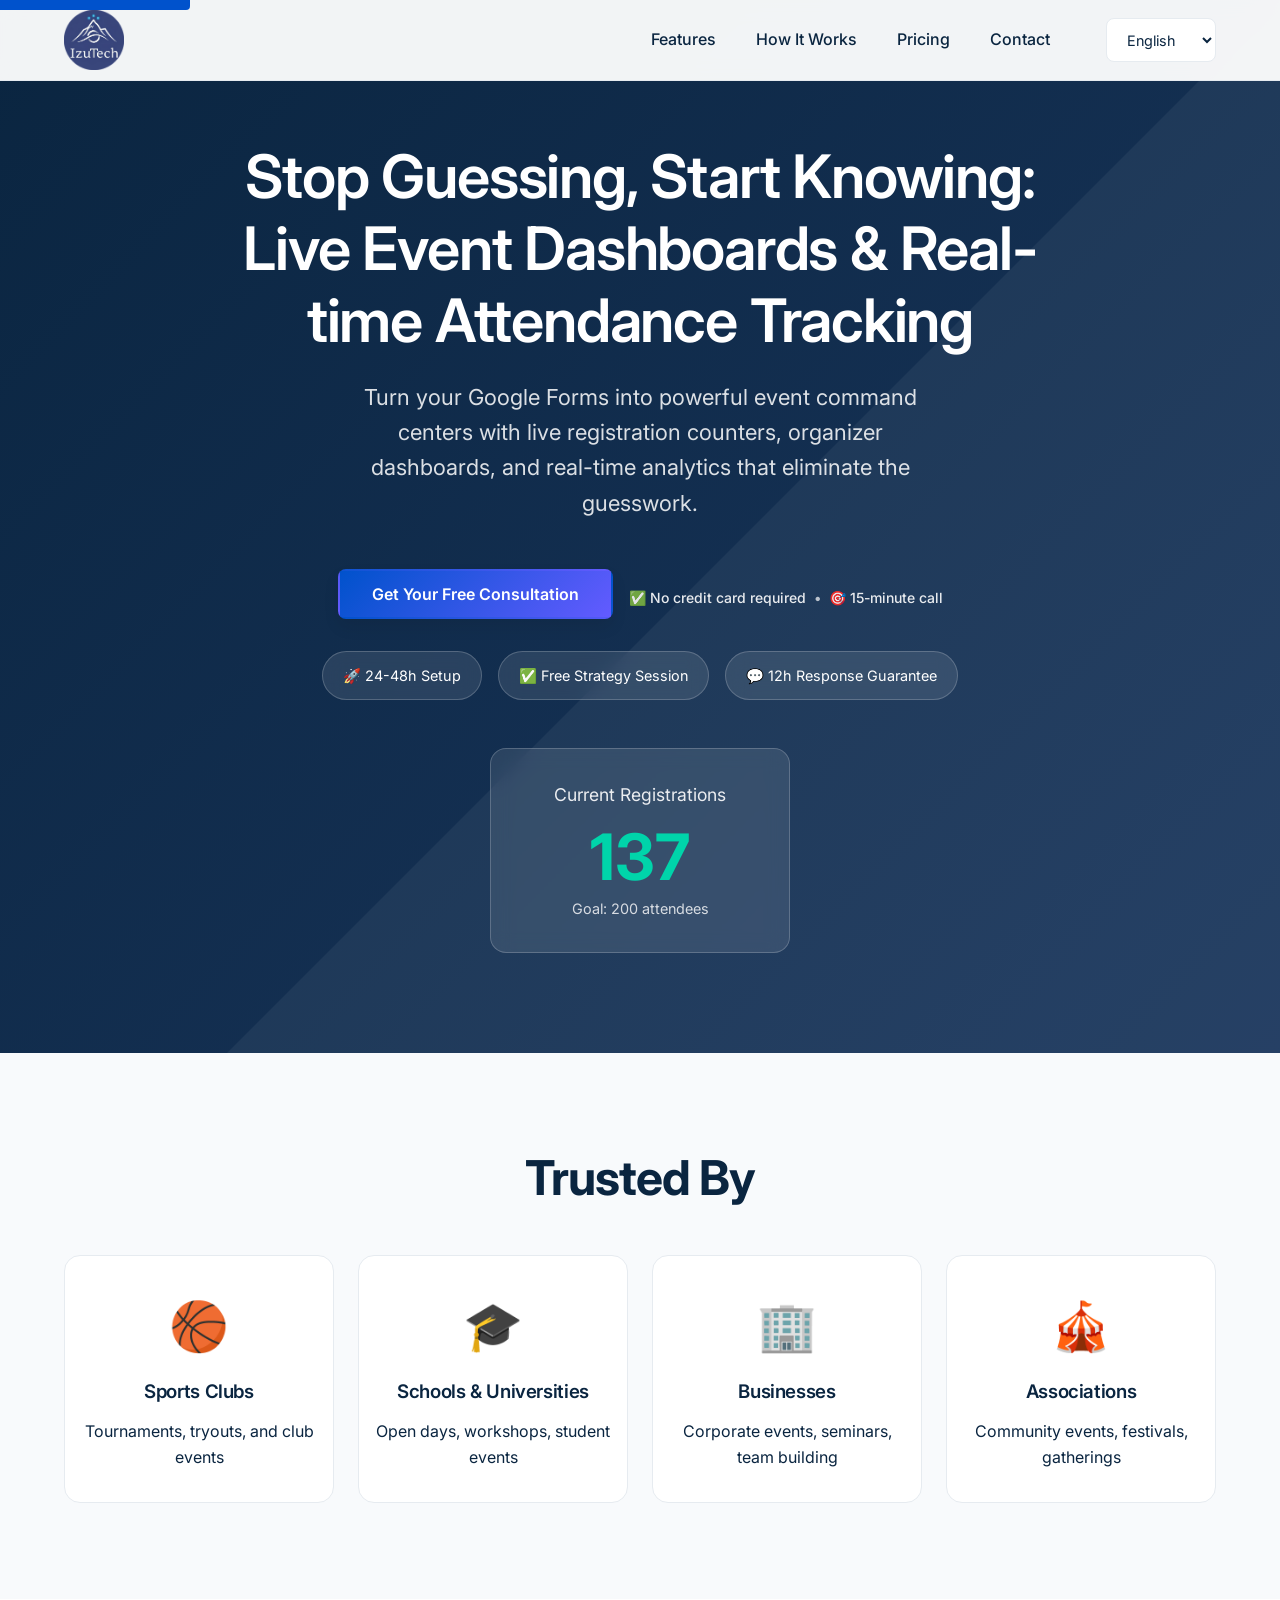
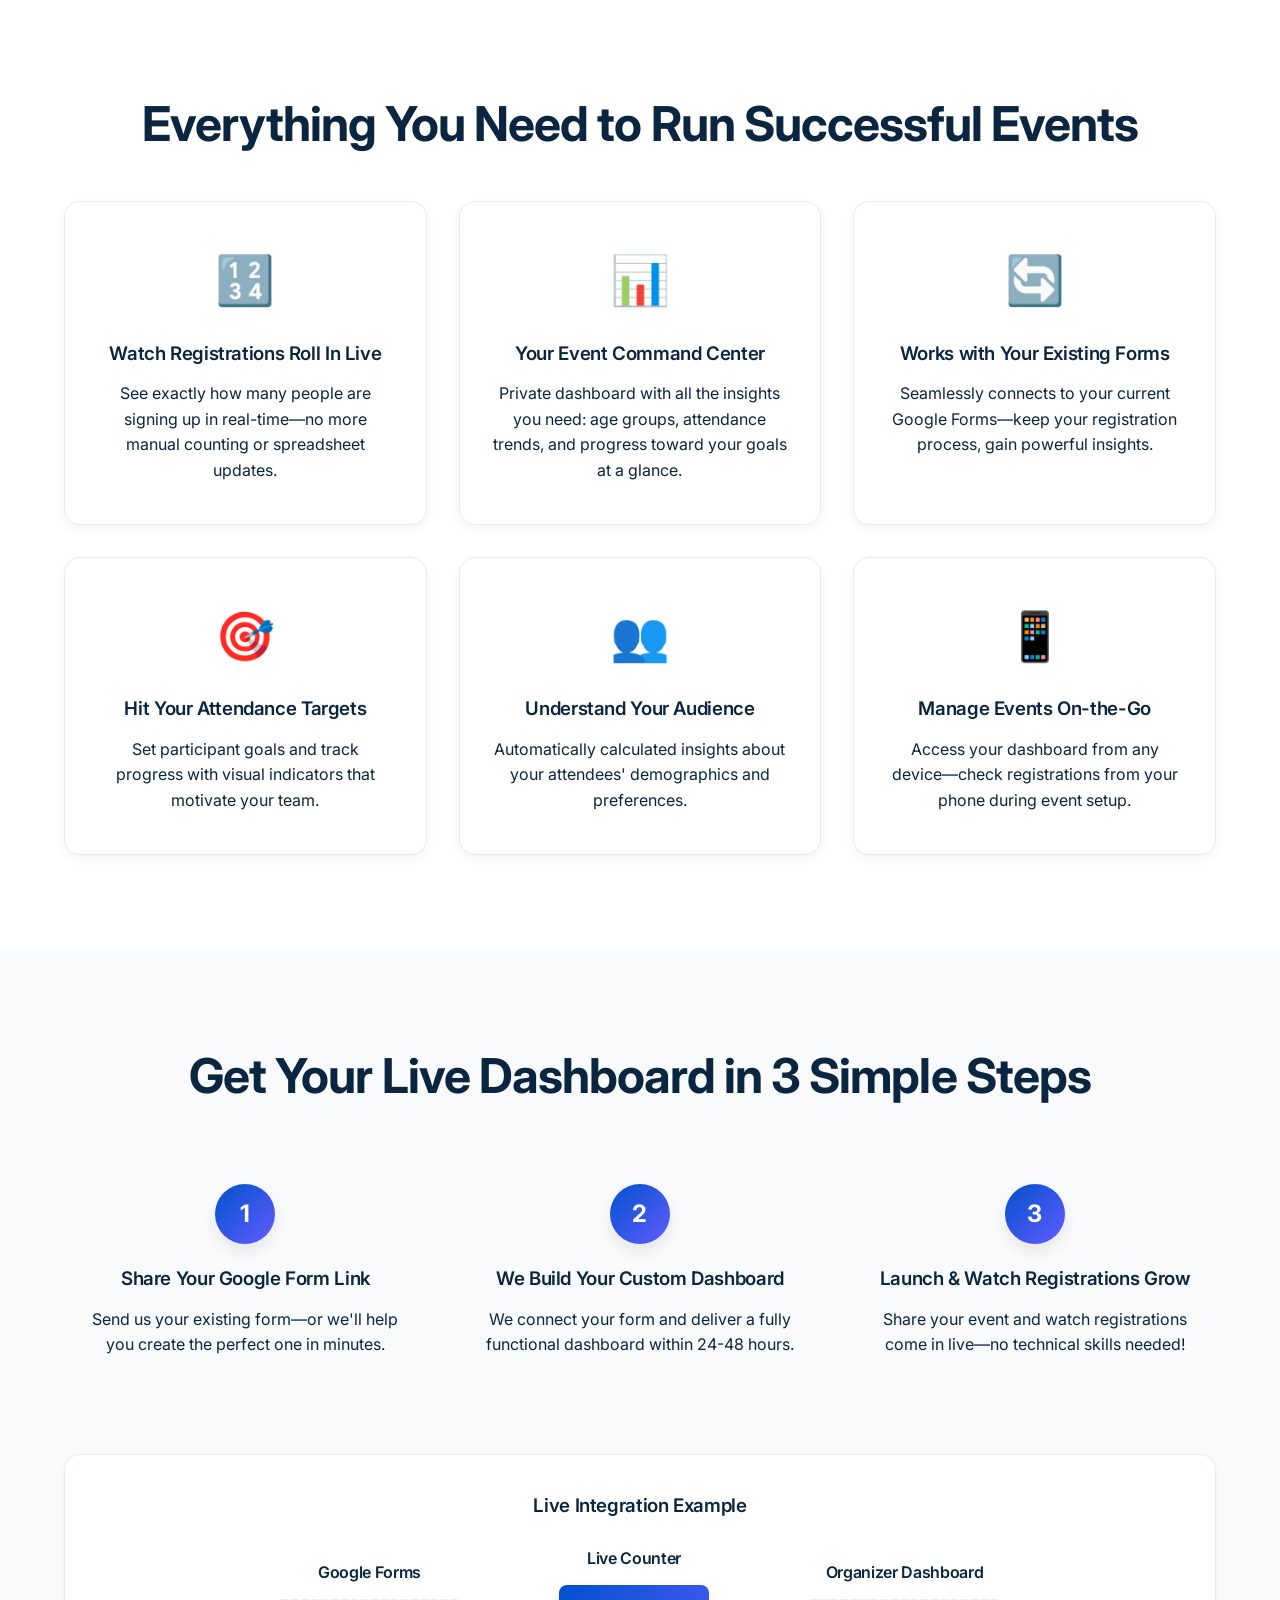
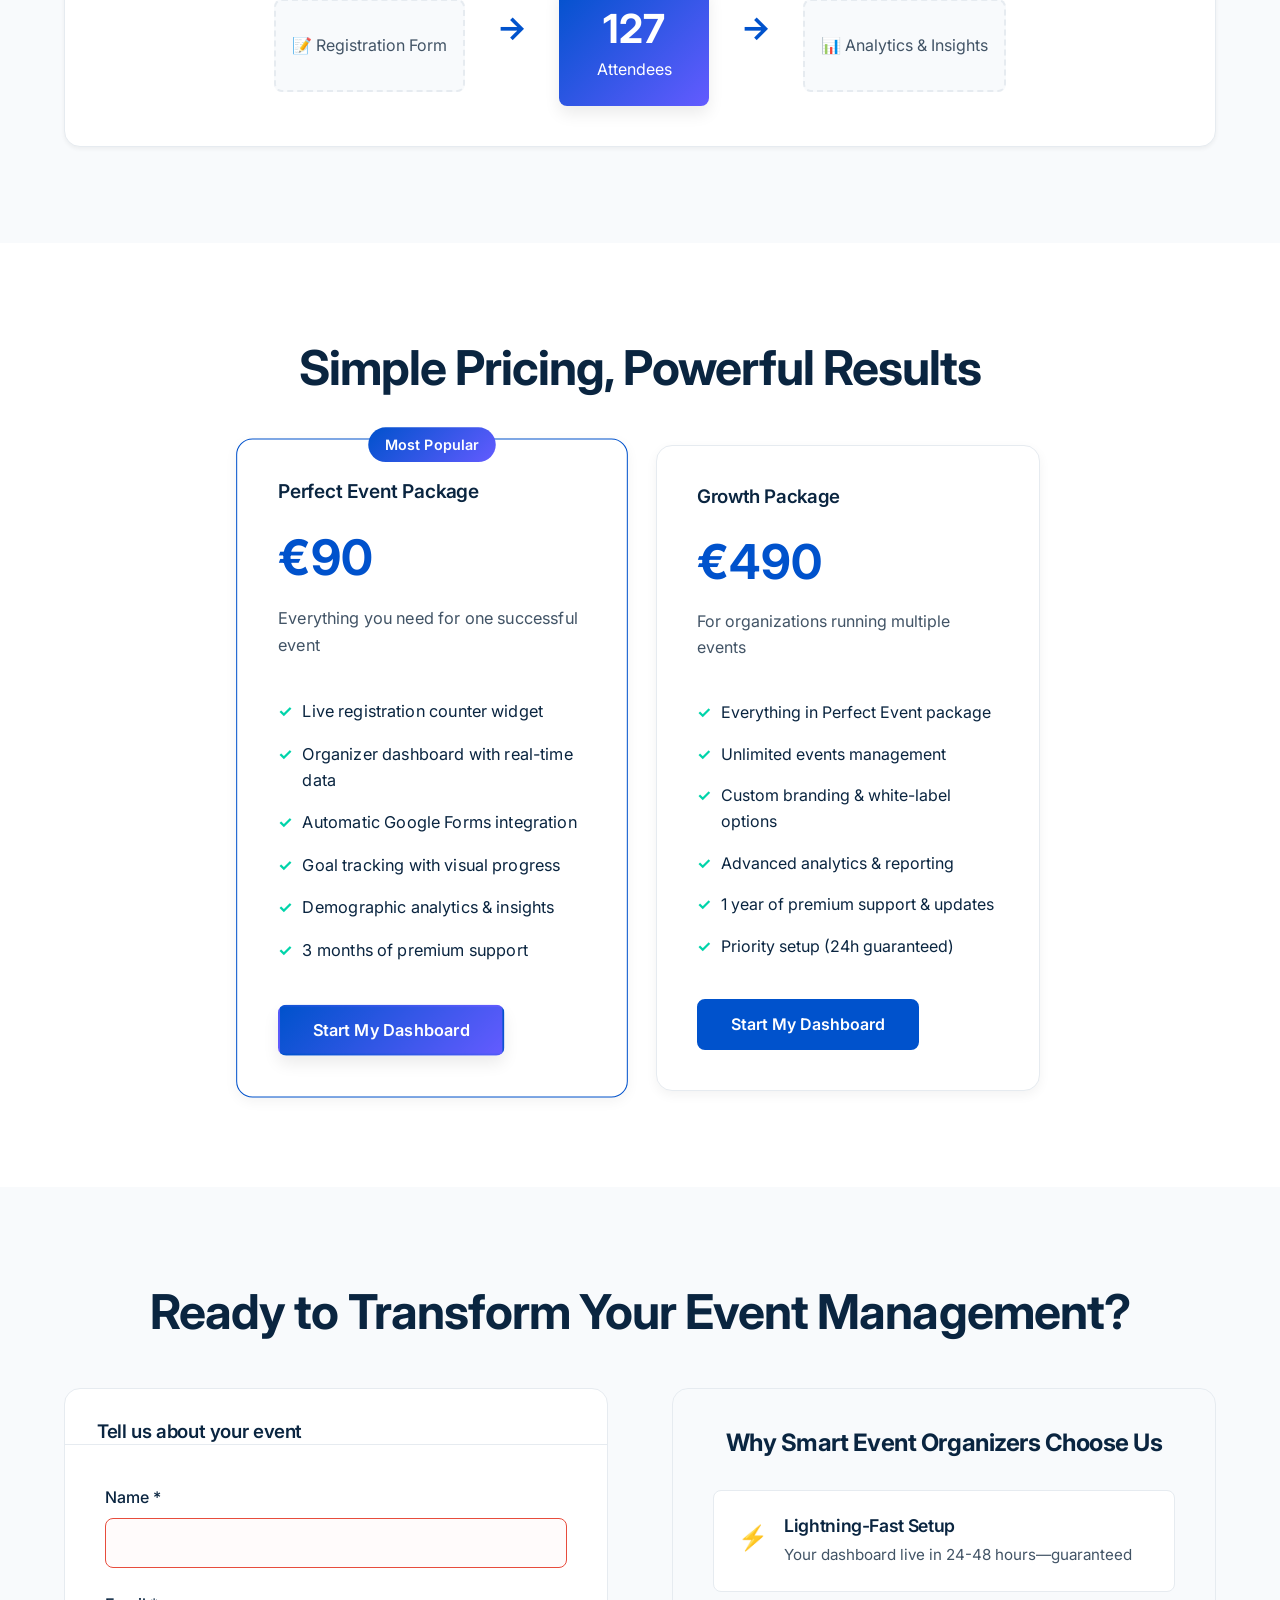
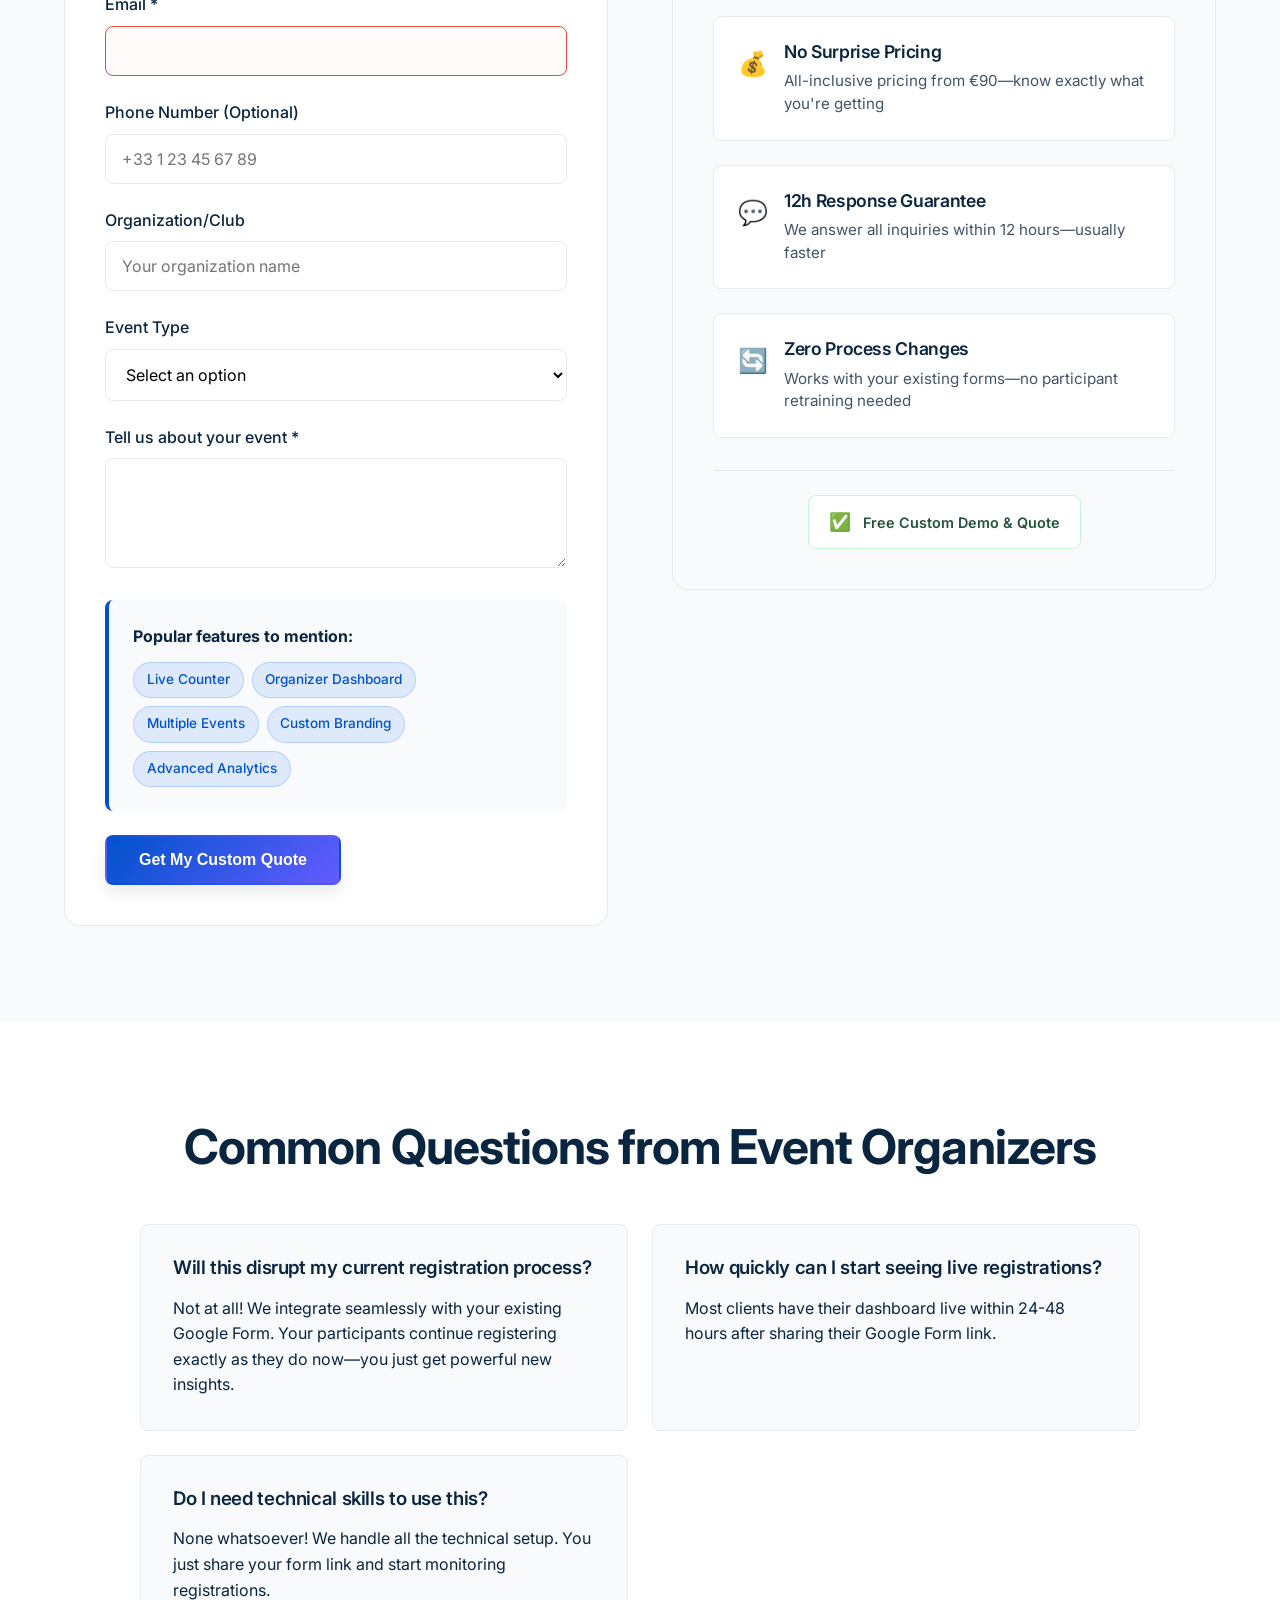
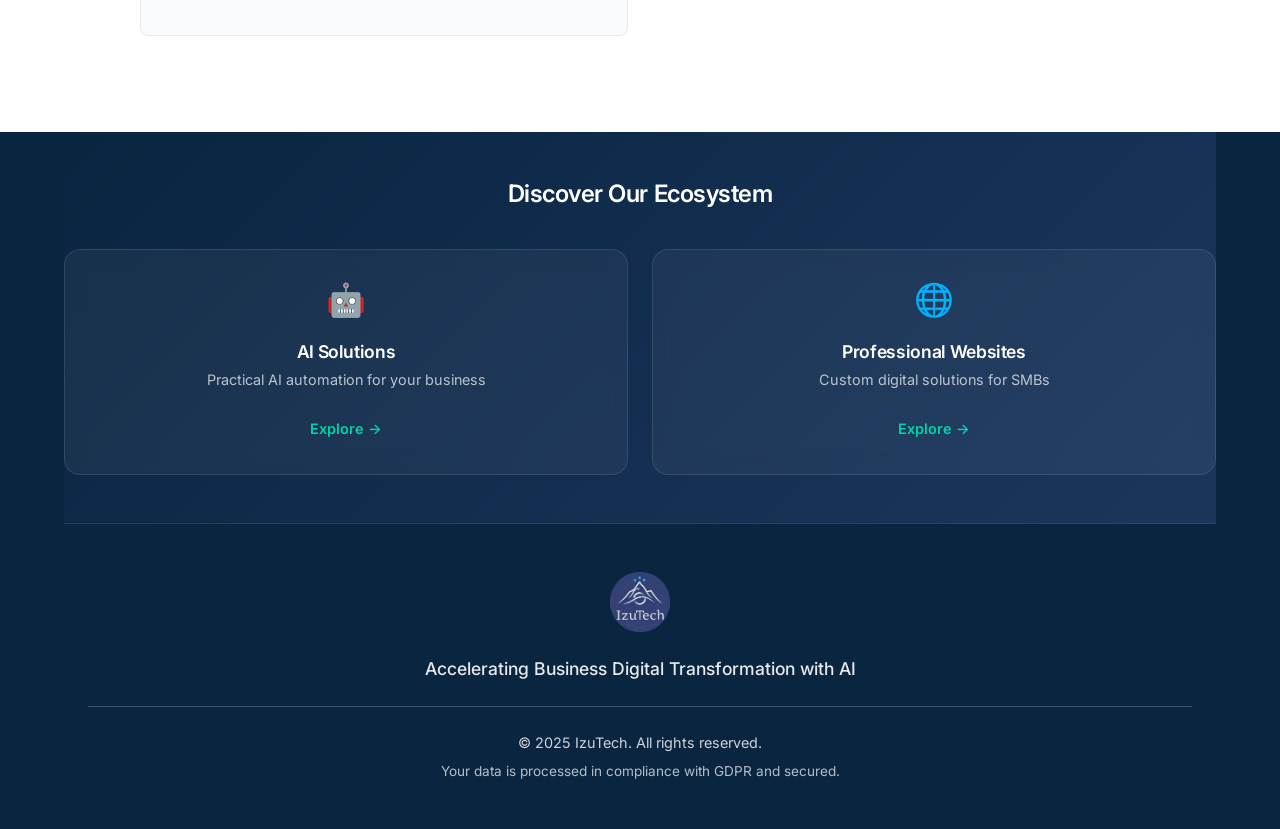
==== commit 6a3cf053: "Update index.html" ====
--- a/index.html
+++ b/index.html
@@ -398,7 +398,7 @@
                         <h3 data-i18n="contact.options.call.title">Free 15-min Strategy Session</h3>
                         <p data-i18n="contact.options.call.description">Get personalized recommendations and see exactly how we can solve your event tracking challenges</p>
                         <div class="option-actions">
-                            <a href="https://calendly.com/izutech-fr/events-15-minute-meeting" target="_blank" class="btn btn-secondary" data-i18n="contact.options.call.button" rel="noopener">Book Free Strategy Call</a>
+                            <a href="https://calendly.com/izutech-fr/30min" target="_blank" class="btn btn-secondary" data-i18n="contact.options.call.button" rel="noopener">Book Free Strategy Call</a>
                         </div>
                     </div>
                     
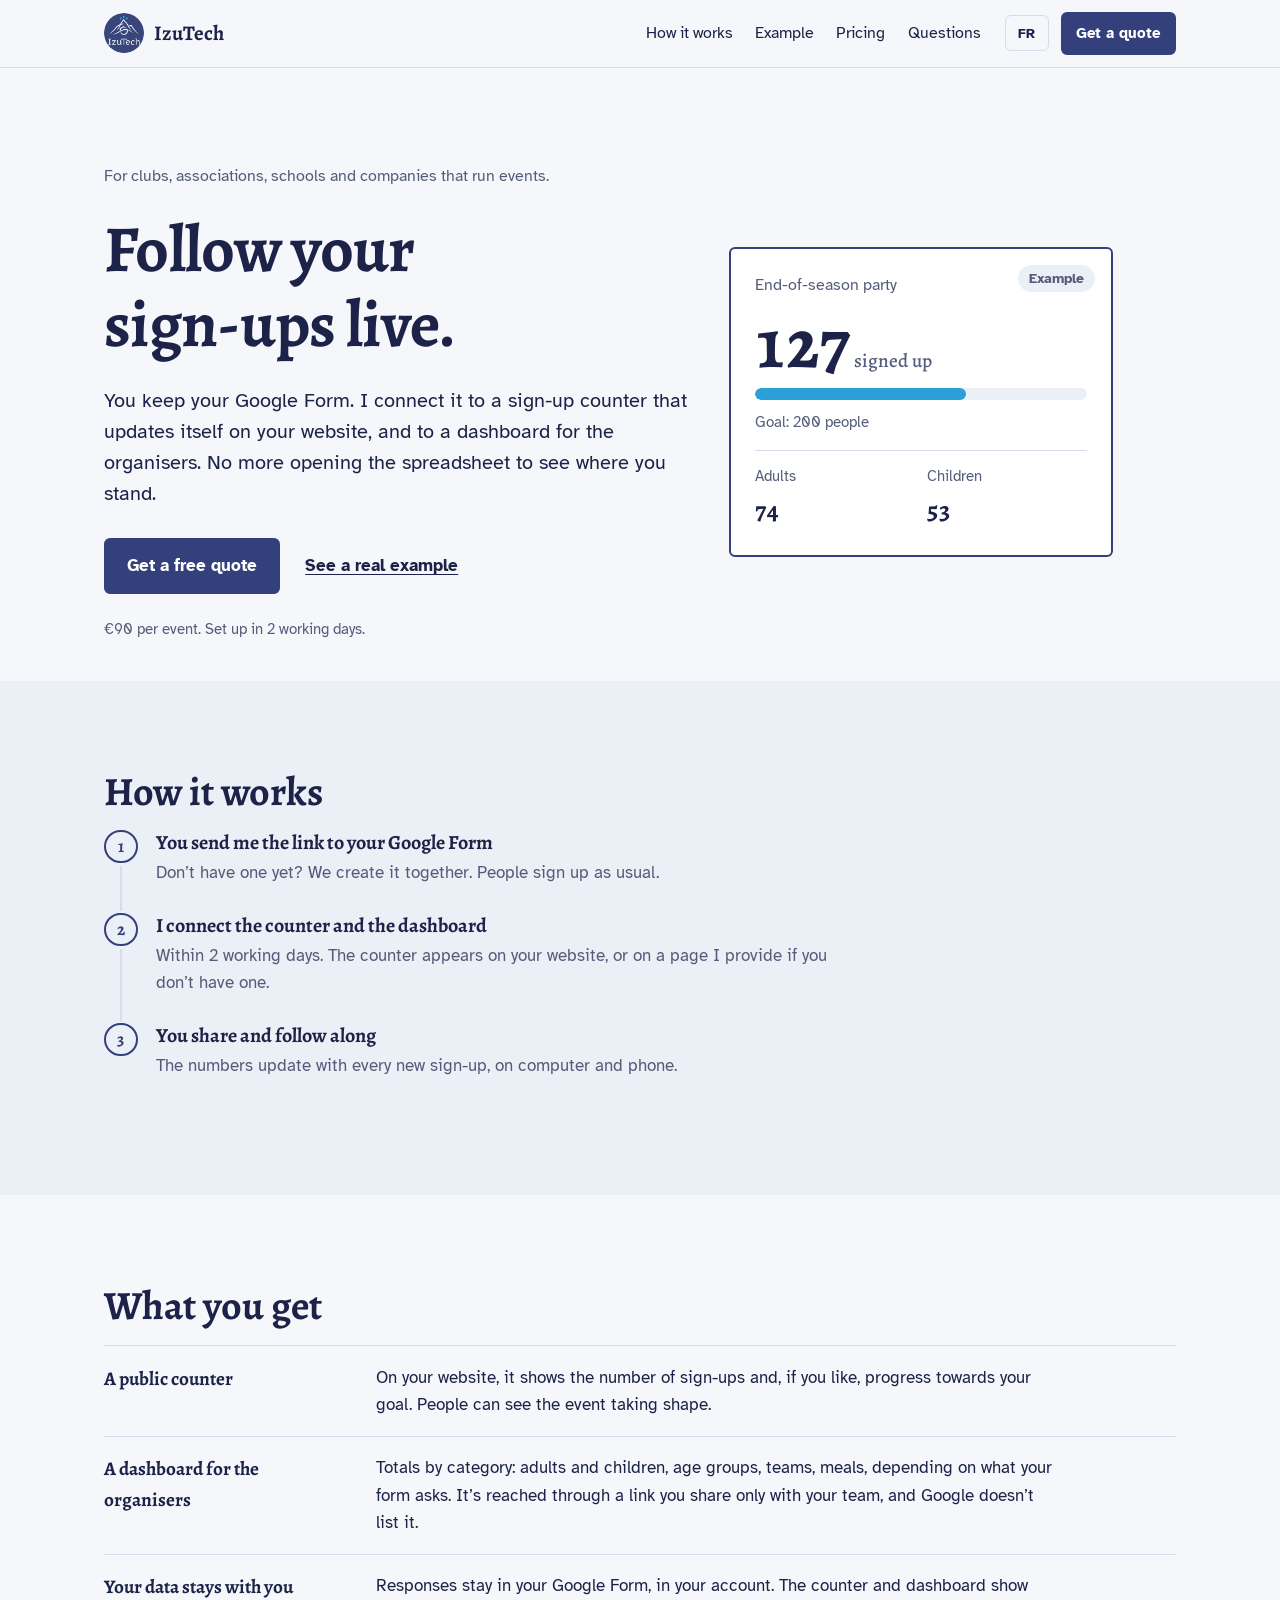
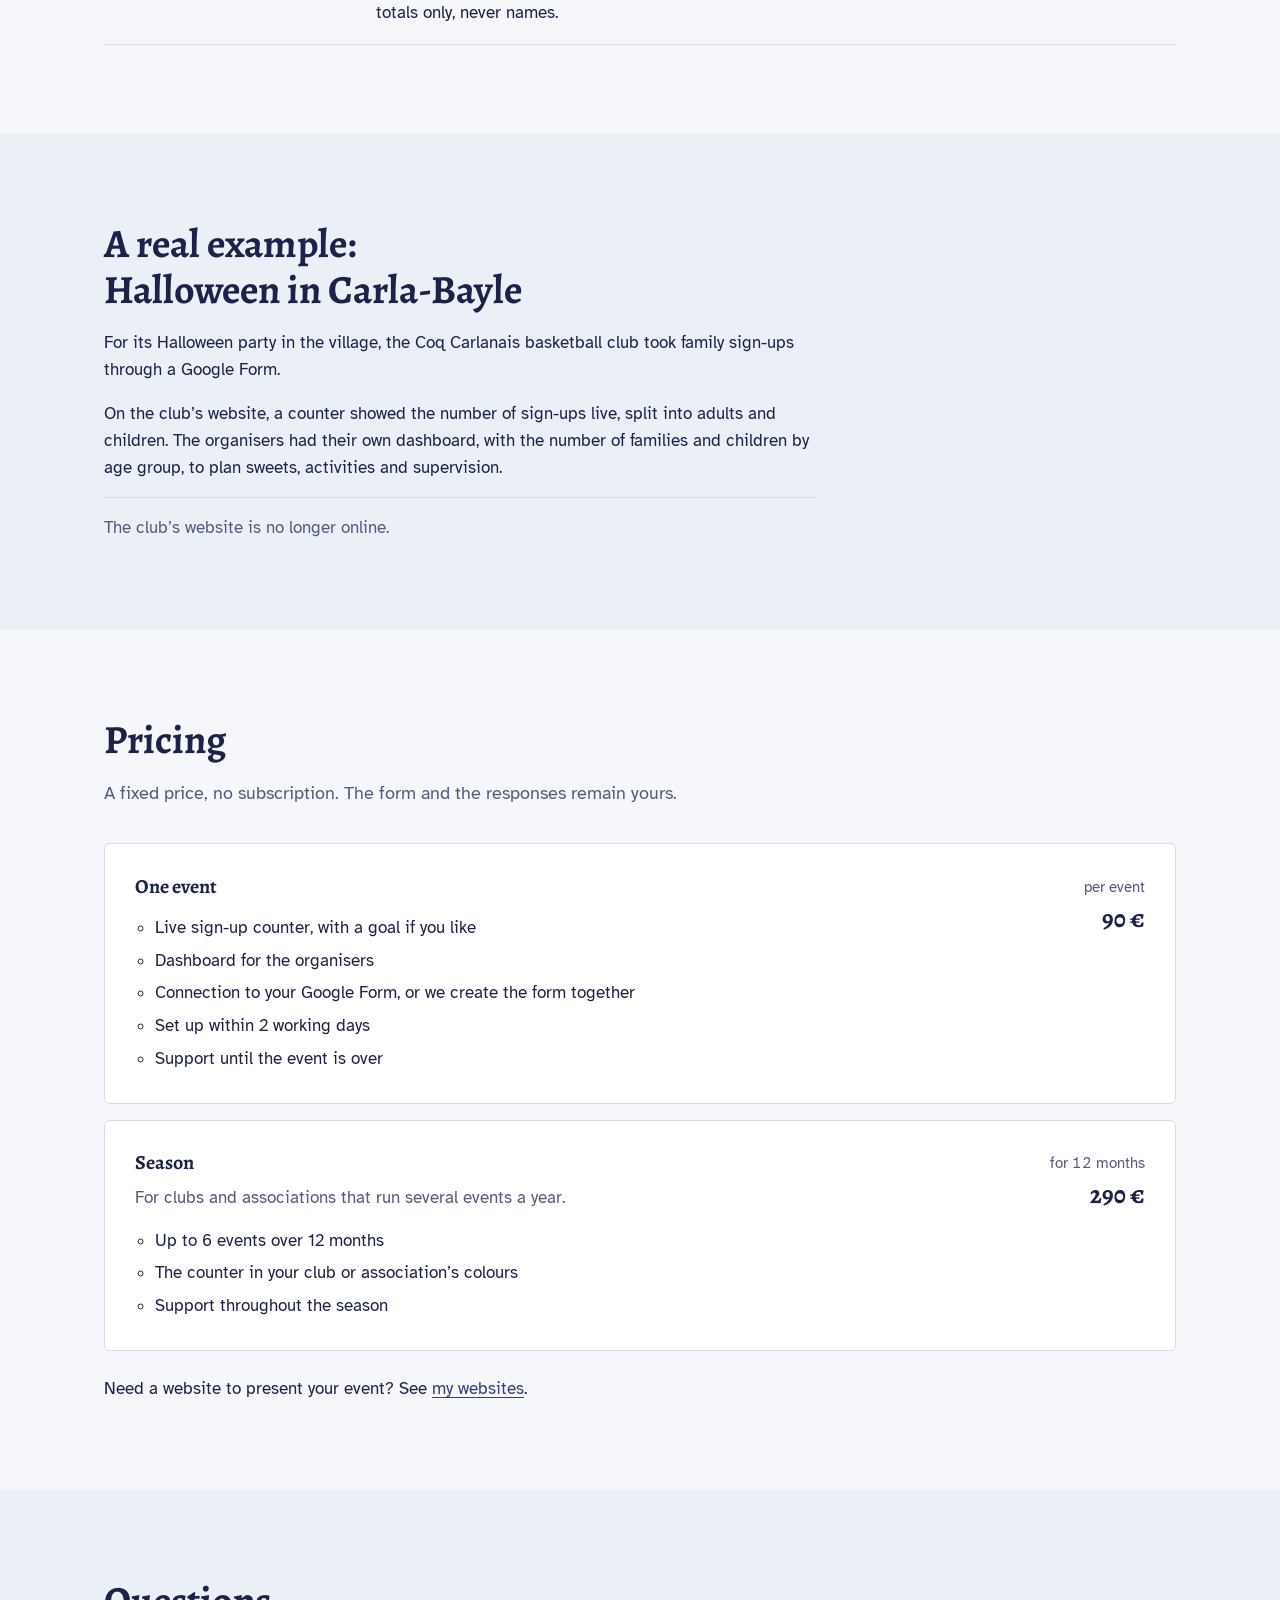
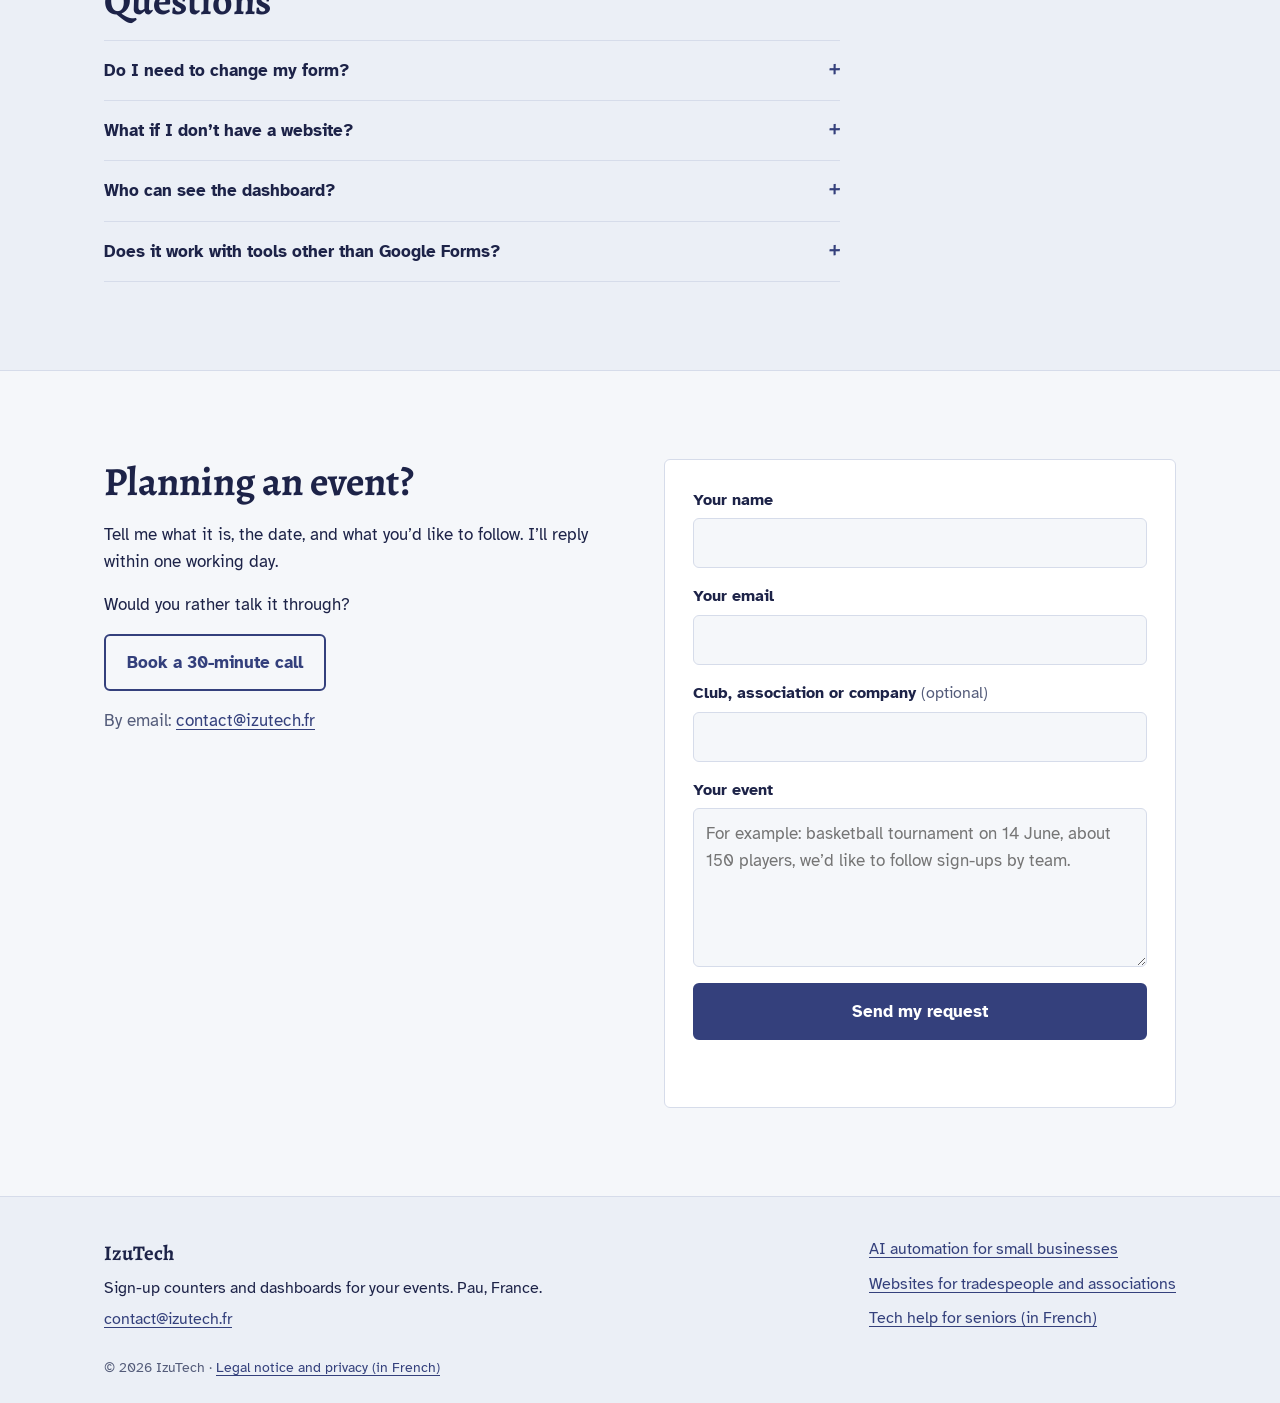
==== commit 3c3089ab: "Rewrite events.izutech.fr French first, real example, clearer pricing - French by default, English v" ====
--- a/index.html
+++ b/index.html
@@ -1,607 +1,237 @@
 <!DOCTYPE html>
-<html lang="en" prefix="og: https://ogp.me/ns#">
+<html lang="fr">
 <head>
-    <meta charset="UTF-8">
-    <meta name="viewport" content="width=device-width, initial-scale=1.0">
-    
-    <!-- Primary Meta Tags -->
-    <title>IzuTech Events - Live Event Dashboards & Real-time Attendee Tracking</title>
-    <meta name="description" content="Stop guessing about event attendance. Real-time event management with live attendee counters, organizer dashboards, and Google Forms integration.">
-    <meta name="keywords" content="event management, attendee counter, Google Forms integration, live dashboard, sports clubs, event tracking, real-time analytics">
-    <meta name="author" content="IzuTech">
-    <meta name="robots" content="index, follow, max-image-preview:large">
-    <meta name="googlebot" content="index, follow">
-    
-    <!-- Canonical URL -->
-    <link rel="canonical" href="https://events.izutech.fr">
-    
-    <!-- Multilingual SEO -->
-    <link rel="alternate" hreflang="en" href="https://events.izutech.fr">
-    <link rel="alternate" hreflang="fr" href="https://events.izutech.fr">
-    <link rel="alternate" hreflang="x-default" href="https://events.izutech.fr">
-    
-    <!-- Open Graph Meta Tags -->
-    <meta property="og:title" content="IzuTech Events - Live Event Dashboards & Attendee Tracking">
-    <meta property="og:description" content="Stop guessing about event attendance. Real-time event management with live attendee counters, organizer dashboards, and Google Forms integration.">
-    <meta property="og:type" content="website">
-    <meta property="og:url" content="https://events.izutech.fr">
-    <meta property="og:image" content="https://events.izutech.fr/photo/event-dashboard-preview.png">
-    <meta property="og:image:width" content="1200">
-    <meta property="og:image:height" content="630">
-    <meta property="og:image:alt" content="IzuTech Events Dashboard Preview">
-    <meta property="og:site_name" content="IzuTech Events">
-    <meta property="og:locale" content="en_US">
-    <meta property="og:locale:alternate" content="fr_FR">
-    
-    <!-- Twitter Card -->
-    <meta name="twitter:card" content="summary_large_image">
-    <meta name="twitter:title" content="IzuTech Events - Live Event Dashboards & Real-time Attendee Tracking">
-    <meta name="twitter:description" content="Stop guessing about event attendance. Real-time event management with live counters and dashboards.">
-    <meta name="twitter:image" content="https://events.izutech.fr/photo/event-dashboard-preview.png">
-    <meta name="twitter:site" content="@IzuTech">
-    
-    <!-- Structured Data -->
-    <script type="application/ld+json">
-    {
-        "@context": "https://schema.org",
-        "@type": "Organization",
-        "name": "IzuTech Events",
-        "url": "https://events.izutech.fr",
-        "logo": "https://events.izutech.fr/photo/IzuTech-logo.png",
-        "description": "Real-time event management with live attendee counters, organizer dashboards, and Google Forms integration",
-        "sameAs": [
-            "https://web.izutech.fr",
-            "https://izutech.fr"
-        ],
-        "address": {
-            "@type": "PostalAddress",
-            "addressCountry": "FR"
-        }
-    }
-    </script>
-    
-    <script type="application/ld+json">
-    {
-        "@context": "https://schema.org",
-        "@type": "Service",
-        "serviceType": "Event Management Software",
-        "provider": {
-            "@type": "Organization",
-            "name": "IzuTech"
-        },
-        "name": "Live Event Dashboards & Real-time Attendee Tracking",
-        "description": "Real-time event management with live attendee counters, organizer dashboards, and Google Forms integration",
-        "areaServed": "Worldwide",
-        "hasOfferCatalog": {
-            "@type": "OfferCatalog",
-            "name": "Event Management Services",
-            "itemListElement": [
-                {
-                    "@type": "Offer",
-                    "itemOffered": {
-                        "@type": "Service",
-                        "name": "Perfect Event Package",
-                        "description": "Everything you need for one successful event"
-                    },
-                    "price": "90",
-                    "priceCurrency": "EUR"
-                },
-                {
-                    "@type": "Offer",
-                    "itemOffered": {
-                        "@type": "Service",
-                        "name": "Growth Package",
-                        "description": "For organizations running multiple events"
-                    },
-                    "price": "490",
-                    "priceCurrency": "EUR"
-                }
-            ]
-        }
-    }
-    </script>
-    
-    <!-- Favicon and App Icons -->
-    <link rel="icon" type="image/png" href="/photo/IzuTech-logo.png">
-    <link rel="apple-touch-icon" href="/photo/IzuTech-logo.png">
-    <link rel="icon" type="image/x-icon" href="/photo/IzuTech-logo.ico">
-    <link rel="manifest" href="/manifest.json">
-    <meta name="theme-color" content="#0052CC">
-    <meta name="msapplication-TileColor" content="#0052CC">
-    
-    <!-- Preload Critical Resources -->
-    <link rel="preconnect" href="https://fonts.googleapis.com">
-    <link rel="preconnect" href="https://fonts.gstatic.com" crossorigin>
-    <link rel="preload" href="https://fonts.googleapis.com/css2?family=Inter:ital,opsz,wght@0,14..32,100..900;1,14..32,100..900&display=swap" as="style" onload="this.onload=null;this.rel='stylesheet'">
-    <noscript><link rel="stylesheet" href="https://fonts.googleapis.com/css2?family=Inter:ital,opsz,wght@0,14..32,100..900;1,14..32,100..900&display=swap"></noscript>
-    
-    <link rel="preload" href="style.css" as="style" onload="this.onload=null;this.rel='stylesheet'">
-    <noscript><link rel="stylesheet" href="style.css"></noscript>
-    
-    <!-- DNS Prefetch -->
-    <link rel="dns-prefetch" href="https://fonts.googleapis.com">
-    <link rel="dns-prefetch" href="https://fonts.gstatic.com">
-    <link rel="dns-prefetch" href="https://calendly.com">
-    
-    <!-- CSS -->
-    <link rel="stylesheet" href="style.css" media="print" onload="this.media='all'">
+<meta charset="UTF-8">
+<meta name="viewport" content="width=device-width, initial-scale=1, viewport-fit=cover">
+<title>IzuTech · Compteur d'inscriptions en direct pour vos événements</title>
+<meta name="description" content="Branchez votre Google Form sur un compteur d'inscrits en direct et un tableau de bord pour les organisateurs. 90 € par événement, mis en place en 2 jours ouvrés. Basé à Pau.">
+<meta name="author" content="IzuTech">
+<meta name="robots" content="index, follow">
+<link rel="canonical" href="https://events.izutech.fr/">
+<link rel="alternate" hreflang="fr" href="https://events.izutech.fr/">
+<link rel="alternate" hreflang="en" href="https://events.izutech.fr/?lang=en">
+<link rel="alternate" hreflang="x-default" href="https://events.izutech.fr/">
+<meta property="og:type" content="website">
+<meta property="og:site_name" content="IzuTech">
+<meta property="og:locale" content="fr_FR">
+<meta property="og:locale:alternate" content="en_US">
+<meta property="og:url" content="https://events.izutech.fr/">
+<meta property="og:title" content="IzuTech · Suivez vos inscriptions en direct">
+<meta property="og:description" content="Un compteur d'inscrits en direct et un tableau de bord pour les organisateurs, branchés sur votre Google Form.">
+<meta property="og:image" content="https://events.izutech.fr/photo/apercu-partage.png">
+<meta property="og:image:width" content="1200">
+<meta property="og:image:height" content="630">
+<meta property="og:image:alt" content="Exemple de compteur d'inscrits IzuTech">
+<meta name="twitter:card" content="summary_large_image">
+<meta name="twitter:image" content="https://events.izutech.fr/photo/apercu-partage.png">
+<link rel="icon" href="photo/IzuTech-logo.ico">
+<link rel="apple-touch-icon" href="photo/IzuTech-logo.png">
+<link rel="preconnect" href="https://fonts.googleapis.com">
+<link rel="preconnect" href="https://fonts.gstatic.com" crossorigin>
+<link rel="stylesheet" href="https://fonts.googleapis.com/css2?family=Alegreya:wght@500;700&family=Atkinson+Hyperlegible:ital,wght@0,400;0,700;1,400&display=swap">
+<link rel="stylesheet" href="styles.css">
+<script type="application/ld+json">
+{
+  "@context": "https://schema.org",
+  "@type": "ProfessionalService",
+  "name": "IzuTech · Événements",
+  "url": "https://events.izutech.fr/",
+  "logo": "https://events.izutech.fr/photo/IzuTech-logo.png",
+  "email": "contact@izutech.fr",
+  "founder": {"@type": "Person", "name": "Izumi Bérat"},
+  "areaServed": ["Pau", "Pyrénées-Atlantiques", "France"],
+  "address": {"@type": "PostalAddress", "addressLocality": "Pau", "addressCountry": "FR"},
+  "makesOffer": [
+    {"@type": "Offer", "name": "Un événement", "price": 90, "priceCurrency": "EUR"},
+    {"@type": "Offer", "name": "Saison", "price": 290, "priceCurrency": "EUR"}
+  ]
+}
+</script>
 </head>
-<body itemscope itemtype="https://schema.org/WebPage">
-    <!-- Skip to main content for accessibility -->
-    <a href="#main-content" class="skip-link">Skip to main content</a>
-
-    <!-- Navigation -->
-    <nav class="navbar" role="navigation" aria-label="Main navigation" itemscope itemtype="https://schema.org/SiteNavigationElement">
-        <div class="nav-container">
-            <a href="https://web.izutech.fr" class="nav-logo" itemprop="url">
-                <img src="photo/IzuTech-logo.png" alt="IzuTech Events - Live Event Management Solutions" width="160" height="40" loading="eager" itemprop="logo">
-            </a>
-            <ul class="nav-menu" role="menubar">
-                <li class="nav-item" role="none" itemprop="name"><a href="#features" class="nav-link" role="menuitem" data-i18n="nav.features">Features</a></li>
-                <li class="nav-item" role="none" itemprop="name"><a href="#how-it-works" class="nav-link" role="menuitem" data-i18n="nav.howItWorks">How It Works</a></li>
-                <li class="nav-item" role="none" itemprop="name"><a href="#pricing" class="nav-link" role="menuitem" data-i18n="nav.pricing">Pricing</a></li>
-                <li class="nav-item" role="none" itemprop="name"><a href="#contact" class="nav-link" role="menuitem" data-i18n="nav.contact">Contact</a></li>
-                <li class="nav-item" role="none">
-                    <select id="language-selector" class="language-selector" aria-label="Select language">
-                        <option value="en">English</option>
-                        <option value="fr">Français</option>
-                    </select>
-                </li>
+<body>
+<a class="skip" href="#main" data-i18n="skip">Aller au contenu</a>
+
+<header class="site-header">
+  <div class="wrap header-row">
+    <a class="brand" href="#top" aria-label="IzuTech, accueil">
+      <img src="photo/IzuTech-logo.png" alt="" width="40" height="40">
+      <span>IzuTech</span>
+    </a>
+    <nav class="nav" aria-label="Navigation principale" data-i18n-aria="navLabel">
+      <a href="#fonctionnement" data-i18n="nav.how">Fonctionnement</a>
+      <a href="#exemple" data-i18n="nav.example">Exemple</a>
+      <a href="#tarifs" data-i18n="nav.pricing">Tarifs</a>
+      <a href="#faq" data-i18n="nav.faq">Questions</a>
+    </nav>
+    <div class="header-actions">
+      <button type="button" class="lang" id="lang-toggle" aria-label="Switch to English" data-i18n-aria="langAria">EN</button>
+      <a class="btn btn-small" href="#contact" data-i18n="nav.cta">Demander un devis</a>
+    </div>
+  </div>
+</header>
+
+<main id="main">
+
+  <section class="hero" id="top">
+    <div class="wrap hero-split">
+      <div class="hero-copy">
+        <p class="hero-kicker" data-i18n="hero.kicker">Pour les clubs, associations, écoles et entreprises qui organisent des événements.</p>
+        <h1 data-i18n="hero.title">Suivez vos inscriptions en direct.</h1>
+        <p class="hero-lead" data-i18n="hero.lead">Vous gardez votre Google Form. J'y branche un compteur d'inscrits qui se met à jour tout seul sur votre site, et un tableau de bord pour les organisateurs. Plus besoin d'ouvrir le tableur pour savoir où vous en êtes.</p>
+        <div class="hero-actions">
+          <a class="btn" href="#contact" data-i18n="hero.cta">Demander un devis gratuit</a>
+          <a class="link-quiet" href="#exemple" data-i18n="hero.secondary">Voir un exemple réel</a>
+        </div>
+        <p class="hero-note" data-i18n="hero.note">90 € par événement. Mis en place en 2 jours ouvrés.</p>
+      </div>
+      <figure class="counter-card" aria-label="Exemple de compteur" data-i18n-aria="counter.aria">
+        <span class="tag tag-quiet" data-i18n="counter.tag">Exemple</span>
+        <p class="counter-event" data-i18n="counter.event">Fête de fin de saison</p>
+        <p class="counter-number"><span>127</span> <small data-i18n="counter.unit">inscrits</small></p>
+        <div class="counter-bar" role="img" aria-label="127 sur 200, soit 64 %" data-i18n-aria="counter.barAria"><span style="width:63.5%"></span></div>
+        <p class="counter-goal" data-i18n="counter.goal">Objectif : 200 personnes</p>
+        <dl class="counter-split">
+          <div><dt data-i18n="counter.adults">Adultes</dt><dd>74</dd></div>
+          <div><dt data-i18n="counter.children">Enfants</dt><dd>53</dd></div>
+        </dl>
+      </figure>
+    </div>
+  </section>
+
+  <section class="section section-tint" id="fonctionnement" aria-labelledby="fonctionnement-title">
+    <div class="wrap">
+      <h2 id="fonctionnement-title" data-i18n="how.title">Comment ça marche</h2>
+      <ol class="steps">
+        <li><h3 data-i18n="how.s1.t">Vous m'envoyez le lien de votre Google Form</h3><p data-i18n="how.s1.d">Vous n'en avez pas encore ? On le crée ensemble. Les participants s'inscrivent comme d'habitude.</p></li>
+        <li><h3 data-i18n="how.s2.t">Je branche le compteur et le tableau de bord</h3><p data-i18n="how.s2.d">En 2 jours ouvrés. Le compteur s'affiche sur votre site, ou sur une page que je vous fournis si vous n'avez pas de site.</p></li>
+        <li><h3 data-i18n="how.s3.t">Vous partagez et vous suivez</h3><p data-i18n="how.s3.d">Les chiffres se mettent à jour à chaque nouvelle inscription, sur ordinateur comme sur téléphone.</p></li>
+      </ol>
+    </div>
+  </section>
+
+  <section class="section" id="contenu" aria-labelledby="contenu-title">
+    <div class="wrap">
+      <h2 id="contenu-title" data-i18n="what.title">Ce que vous obtenez</h2>
+      <dl class="sectors">
+        <div><dt data-i18n="what.w1.t">Un compteur public</dt><dd data-i18n="what.w1.d">Sur votre site, il montre le nombre d'inscrits et, si vous le souhaitez, la progression vers votre objectif. Les participants voient que l'événement prend forme.</dd></div>
+        <div><dt data-i18n="what.w2.t">Un tableau de bord pour les organisateurs</dt><dd data-i18n="what.w2.d">Les totaux par catégorie : adultes et enfants, tranches d'âge, équipes, repas, selon ce que demande votre formulaire. Il est accessible par un lien que vous ne partagez qu'avec l'équipe, et n'est pas référencé par Google.</dd></div>
+        <div><dt data-i18n="what.w3.t">Vos données restent chez vous</dt><dd data-i18n="what.w3.d">Les réponses restent dans votre Google Form, sur votre compte. Le compteur et le tableau de bord n'affichent que des totaux, jamais de noms.</dd></div>
+      </dl>
+    </div>
+  </section>
+
+  <section class="section section-tint" id="exemple" aria-labelledby="exemple-title">
+    <div class="wrap">
+      <h2 id="exemple-title" data-i18n="example.title">Un exemple réel : Halloween au Carla-Bayle</h2>
+      <div class="example">
+        <p data-i18n="example.p1">Pour sa fête d'Halloween dans le village, le club de basket Coq Carlanais recevait les inscriptions des familles par un Google Form.</p>
+        <p data-i18n="example.p2">Sur le site du club, un compteur affichait en direct le nombre d'inscrits, avec le détail adultes et enfants. Les organisateurs avaient leur propre tableau de bord, avec le nombre de familles et les enfants par tranche d'âge, pour prévoir les bonbons, les ateliers et l'encadrement.</p>
+        <p class="about-aside" data-i18n="example.note">Le site du club n'est plus en ligne aujourd'hui.</p>
+      </div>
+    </div>
+  </section>
+
+  <section class="section" id="tarifs" aria-labelledby="tarifs-title">
+    <div class="wrap">
+      <h2 id="tarifs-title" data-i18n="pricing.title">Tarifs</h2>
+      <p class="section-lead" data-i18n="pricing.lead">Un prix fixe, sans abonnement. Le formulaire et les réponses restent à vous.</p>
+      <ol class="offers">
+        <li class="offer">
+          <div class="offer-body">
+            <h3 data-i18n="pricing.p1.t">Un événement</h3>
+            <ul class="included">
+              <li data-i18n="pricing.p1.i1">Compteur d'inscrits en direct, avec objectif si vous le souhaitez</li>
+              <li data-i18n="pricing.p1.i2">Tableau de bord pour les organisateurs</li>
+              <li data-i18n="pricing.p1.i3">Branchement sur votre Google Form, ou création du formulaire avec vous</li>
+              <li data-i18n="pricing.p1.i4">Mise en place en 2 jours ouvrés</li>
+              <li data-i18n="pricing.p1.i5">Suivi jusqu'à la fin de l'événement</li>
             </ul>
-            <button class="hamburger" aria-label="Toggle navigation menu" aria-expanded="false">
-                <span class="bar"></span>
-                <span class="bar"></span>
-                <span class="bar"></span>
-            </button>
-        </div>
-    </nav>
-
-    <!-- Hero Section -->
-    <section class="hero" id="main-content" itemscope itemtype="https://schema.org/Product">
-        <div class="container">
-            <div class="hero-content">
-                <h1 class="hero-title" data-i18n="hero.title" itemprop="name">Stop Guessing, Start Knowing: Live Event Dashboards & Real-time Attendance Tracking</h1>
-                <p class="hero-subtitle" data-i18n="hero.subtitle" itemprop="description">Turn your Google Forms into powerful event command centers with live registration counters, organizer dashboards, and real-time analytics that eliminate the guesswork.</p>
-                <div class="cta-container">
-                    <a href="https://calendly.com/izutech-fr/30min" target="_blank" class="btn btn-primary" data-i18n="hero.cta" rel="noopener" itemprop="url">
-                        <span class="btn-text">Get Your Free Consultation</span>
-                    </a>
-                    <div class="trust-indicators">
-                        <span class="trust-indicator" data-i18n="contact.options.call.trustBadge1">✅ No credit card required</span>
-                        <span class="trust-separator">•</span>
-                        <span class="trust-indicator" data-i18n="contact.options.call.trustBadge2">🎯 15-minute call</span>
-                    </div>
-                </div>
-                <div class="trust-badges">
-                    <div class="trust-badge" data-i18n="hero.trustBadge1" itemprop="additionalProperty">🚀 24-48h Setup</div>
-                    <div class="trust-badge" data-i18n="hero.trustBadge2" itemprop="additionalProperty">✅ Free Strategy Session</div>
-                    <div class="trust-badge" data-i18n="hero.trustBadge3" itemprop="additionalProperty">💬 12h Response Guarantee</div>
-                </div>
-                <!-- Live Counter Demo -->
-                <div class="counter-demo">
-                    <div class="counter-card" itemscope itemtype="https://schema.org/Service">
-                        <div class="counter-label" data-i18n="hero.counterLabel">Current Registrations</div>
-                        <div class="counter-number" id="liveCounter" itemprop="serviceOutput">127</div>
-                        <div class="counter-target" data-i18n="hero.counterTarget">Goal: 200 attendees</div>
-                    </div>
-                </div>
-            </div>
-        </div>
-    </section>
-
-    <!-- Who It's For Section -->
-    <section class="clients">
-        <div class="container">
-            <h2 class="section-title" data-i18n="clients.title">Trusted By</h2>
-            <div class="clients-grid">
-                <div class="client-card" itemscope itemtype="https://schema.org/Organization">
-                    <div class="client-icon">🏀</div>
-                    <h3 data-i18n="clients.sports">Sports Clubs</h3>
-                    <p data-i18n="clients.sportsDesc">Tournaments, tryouts, and club events</p>
-                </div>
-                <div class="client-card" itemscope itemtype="https://schema.org/EducationalOrganization">
-                    <div class="client-icon">🎓</div>
-                    <h3 data-i18n="clients.schools">Schools & Universities</h3>
-                    <p data-i18n="clients.schoolsDesc">Open days, workshops, student events</p>
-                </div>
-                <div class="client-card" itemscope itemtype="https://schema.org/Organization">
-                    <div class="client-icon">🏢</div>
-                    <h3 data-i18n="clients.businesses">Businesses</h3>
-                    <p data-i18n="clients.businessesDesc">Corporate events, seminars, team building</p>
-                </div>
-                <div class="client-card" itemscope itemtype="https://schema.org/Organization">
-                    <div class="client-icon">🎪</div>
-                    <h3 data-i18n="clients.associations">Associations</h3>
-                    <p data-i18n="clients.associationsDesc">Community events, festivals, gatherings</p>
-                </div>
-            </div>
-        </div>
-    </section>
-
-    <!-- Features Section -->
-    <section id="features" class="features">
-        <div class="container">
-            <h2 class="section-title" data-i18n="features.title">Everything You Need to Run Successful Events</h2>
-            <div class="features-grid">
-                <div class="feature-card" itemscope itemtype="https://schema.org/Service">
-                    <div class="feature-icon">🔢</div>
-                    <h3 data-i18n="features.liveCounter.title" itemprop="name">Watch Registrations Roll In Live</h3>
-                    <p data-i18n="features.liveCounter.description" itemprop="description">See exactly how many people are signing up in real-time—no more manual counting or spreadsheet updates.</p>
-                </div>
-                <div class="feature-card" itemscope itemtype="https://schema.org/Service">
-                    <div class="feature-icon">📊</div>
-                    <h3 data-i18n="features.organizerDashboard.title" itemprop="name">Your Event Command Center</h3>
-                    <p data-i18n="features.organizerDashboard.description" itemprop="description">Private dashboard with all the insights you need: age groups, attendance trends, and progress toward your goals at a glance.</p>
-                </div>
-                <div class="feature-card" itemscope itemtype="https://schema.org/Service">
-                    <div class="feature-icon">🔄</div>
-                    <h3 data-i18n="features.automaticSync.title" itemprop="name">Works with Your Existing Forms</h3>
-                    <p data-i18n="features.automaticSync.description" itemprop="description">Seamlessly connects to your current Google Forms—keep your registration process, gain powerful insights.</p>
-                </div>
-                <div class="feature-card" itemscope itemtype="https://schema.org/Service">
-                    <div class="feature-icon">🎯</div>
-                    <h3 data-i18n="features.goalTracking.title" itemprop="name">Hit Your Attendance Targets</h3>
-                    <p data-i18n="features.goalTracking.description" itemprop="description">Set participant goals and track progress with visual indicators that motivate your team.</p>
-                </div>
-                <div class="feature-card" itemscope itemtype="https://schema.org/Service">
-                    <div class="feature-icon">👥</div>
-                    <h3 data-i18n="features.demographics.title" itemprop="name">Understand Your Audience</h3>
-                    <p data-i18n="features.demographics.description" itemprop="description">Automatically calculated insights about your attendees' demographics and preferences.</p>
-                </div>
-                <div class="feature-card" itemscope itemtype="https://schema.org/Service">
-                    <div class="feature-icon">📱</div>
-                    <h3 data-i18n="features.mobileReady.title" itemprop="name">Manage Events On-the-Go</h3>
-                    <p data-i18n="features.mobileReady.description" itemprop="description">Access your dashboard from any device—check registrations from your phone during event setup.</p>
-                </div>
-            </div>
-        </div>
-    </section>
-
-    <!-- How It Works Section -->
-    <section id="how-it-works" class="process">
-        <div class="container">
-            <h2 class="section-title" data-i18n="process.title">Get Your Live Dashboard in 3 Simple Steps</h2>
-            <div class="process-steps">
-                <div class="step" itemscope itemtype="https://schema.org/HowToStep">
-                    <div class="step-number">1</div>
-                    <h3 data-i18n="process.step1.title" itemprop="name">Share Your Google Form Link</h3>
-                    <p data-i18n="process.step1.description" itemprop="text">Send us your existing form—or we'll help you create the perfect one in minutes.</p>
-                </div>
-                <div class="step" itemscope itemtype="https://schema.org/HowToStep">
-                    <div class="step-number">2</div>
-                    <h3 data-i18n="process.step2.title" itemprop="name">We Build Your Custom Dashboard</h3>
-                    <p data-i18n="process.step2.description" itemprop="text">We connect your form and deliver a fully functional dashboard within 24-48 hours.</p>
-                </div>
-                <div class="step" itemscope itemtype="https://schema.org/HowToStep">
-                    <div class="step-number">3</div>
-                    <h3 data-i18n="process.step3.title" itemprop="name">Launch & Watch Registrations Grow</h3>
-                    <p data-i18n="process.step3.description" itemprop="text">Share your event and watch registrations come in live—no technical skills needed!</p>
-                </div>
-            </div>
-            
-            <!-- Integration Demo -->
-            <div class="integration-demo">
-                <div class="demo-card">
-                    <h3 data-i18n="demo.title">Live Integration Example</h3>
-                    <div class="demo-grid">
-                        <div class="demo-item">
-                            <h4 data-i18n="demo.googleForms">Google Forms</h4>
-                            <div class="demo-placeholder" data-i18n="demo.registrationForm">📝 Registration Form</div>
-                        </div>
-                        <div class="demo-arrow">→</div>
-                        <div class="demo-item">
-                            <h4 data-i18n="demo.liveCounter">Live Counter</h4>
-                            <div class="counter-preview">
-                                <div class="preview-number">127</div>
-                                <div data-i18n="demo.attendees">Attendees</div>
-                            </div>
-                        </div>
-                        <div class="demo-arrow">→</div>
-                        <div class="demo-item">
-                            <h4 data-i18n="demo.organizerView">Organizer Dashboard</h4>
-                            <div class="demo-placeholder" data-i18n="demo.analyticsInsights">📊 Analytics & Insights</div>
-                        </div>
-                    </div>
-                </div>
-            </div>
-        </div>
-    </section>
-
-    <!-- Pricing Section -->
-    <section id="pricing" class="pricing">
-        <div class="container">
-            <h2 class="section-title" data-i18n="pricing.title">Simple Pricing, Powerful Results</h2>
-            <div class="pricing-grid">
-                <div class="pricing-card featured" itemscope itemtype="https://schema.org/Offer">
-                    <div class="pricing-badge" data-i18n="pricing.mostPopular">Most Popular</div>
-                    <h3 data-i18n="pricing.singleEvent.title" itemprop="name">Perfect Event Package</h3>
-                    <div class="price" itemprop="price" content="90">€90</div>
-                    <p class="price-description" data-i18n="pricing.singleEvent.description" itemprop="description">Everything you need for one successful event</p>
-                    
-                    <ul class="features-list" itemprop="description">
-                        <li data-i18n="pricing.singleEvent.features.0">Live registration counter widget</li>
-                        <li data-i18n="pricing.singleEvent.features.1">Organizer dashboard with real-time data</li>
-                        <li data-i18n="pricing.singleEvent.features.2">Automatic Google Forms integration</li>
-                        <li data-i18n="pricing.singleEvent.features.3">Goal tracking with visual progress</li>
-                        <li data-i18n="pricing.singleEvent.features.4">Demographic analytics & insights</li>
-                        <li data-i18n="pricing.singleEvent.features.5">3 months of premium support</li>
-                    </ul>
-                    
-                    <a href="#contact" class="btn btn-primary" data-i18n="pricing.cta">Start My Dashboard</a>
-                </div>
-
-                <div class="pricing-card" itemscope itemtype="https://schema.org/Offer">
-                    <h3 data-i18n="pricing.ongoing.title" itemprop="name">Growth Package</h3>
-                    <div class="price" itemprop="price" content="490">€490</div>
-                    <p class="price-description" data-i18n="pricing.ongoing.description" itemprop="description">For organizations running multiple events</p>
-                    
-                    <ul class="features-list" itemprop="description">
-                        <li data-i18n="pricing.ongoing.features.0">Everything in Perfect Event package</li>
-                        <li data-i18n="pricing.ongoing.features.1">Unlimited events management</li>
-                        <li data-i18n="pricing.ongoing.features.2">Custom branding & white-label options</li>
-                        <li data-i18n="pricing.ongoing.features.3">Advanced analytics & reporting</li>
-                        <li data-i18n="pricing.ongoing.features.4">1 year of premium support & updates</li>
-                        <li data-i18n="pricing.ongoing.features.5">Priority setup (24h guaranteed)</li>
-                    </ul>
-                    
-                    <a href="#contact" class="btn btn-secondary" data-i18n="pricing.cta">Start My Dashboard</a>
-                </div>
-            </div>
-        </div>
-    </section>
-
-    <!-- Contact Section -->
-    <section id="contact" class="contact">
-        <div class="container">
-            <h2 class="section-title" data-i18n="contact.title">Ready to Transform Your Event Management?</h2>
-            <div class="contact-grid">
-                <!-- Trust Section - Mobile First -->
-                <div class="trust-section-mobile">
-                    <h3 data-i18n="contact.trust.title">Why Smart Event Organizers Choose Us</h3>
-                    <div class="trust-points-mobile">
-                        <div class="trust-point-mobile">
-                            <div class="trust-icon">⚡</div>
-                            <h4 data-i18n="contact.trust.points.0.title">Lightning-Fast Setup</h4>
-                            <p data-i18n="contact.trust.points.0.mobileText">24-48h setup</p>
-                        </div>
-                        <div class="trust-point-mobile">
-                            <div class="trust-icon">💰</div>
-                            <h4 data-i18n="contact.trust.points.1.title">No Surprise Pricing</h4>
-                            <p data-i18n="contact.trust.points.1.mobileText">From €90</p>
-                        </div>
-                        <div class="trust-point-mobile">
-                            <div class="trust-icon">💬</div>
-                            <h4 data-i18n="contact.trust.points.2.title">12h Response Guarantee</h4>
-                            <p data-i18n="contact.trust.points.2.mobileText">Fast response</p>
-                        </div>
-                        <div class="trust-point-mobile">
-                            <div class="trust-icon">🔄</div>
-                            <h4 data-i18n="contact.trust.points.3.title">Zero Process Changes</h4>
-                            <p data-i18n="contact.trust.points.3.mobileText">No changes needed</p>
-                        </div>
-                    </div>
-                </div>
-                
-                <!-- Contact Options - Shows first on mobile -->
-                <div class="contact-options">
-                    <div class="contact-option-card">
-                        <div class="option-icon">📧</div>
-                        <h3 data-i18n="contact.options.form.title">Send event details</h3>
-                        <p data-i18n="contact.options.form.description">Share your event needs and we'll provide a customized quote within 12 hours</p>
-                        <div class="option-actions">
-                            <button class="btn btn-primary show-form-btn" data-i18n="contact.options.form.button">Fill out form</button>
-                        </div>
-                    </div>
-                    
-                    <div class="contact-option-card">
-                        <div class="option-icon">📞</div>
-                        <h3 data-i18n="contact.options.call.title">Free 15-min Strategy Session</h3>
-                        <p data-i18n="contact.options.call.description">Get personalized recommendations and see exactly how we can solve your event tracking challenges</p>
-                        <div class="option-actions">
-                            <a href="https://calendly.com/izutech-fr/30min" target="_blank" class="btn btn-secondary" data-i18n="contact.options.call.button" rel="noopener">Book Free Strategy Call</a>
-                        </div>
-                    </div>
-                    
-                    <div class="contact-option-card">
-                        <div class="option-icon">✉️</div>
-                        <h3 data-i18n="contact.options.email.title">Email directly</h3>
-                        <p data-i18n="contact.options.email.description">Prefer email? Send us your event details and we'll respond quickly.</p>
-                        <div class="option-actions">
-                            <a href="mailto:events@izutech.fr" class="btn btn-card email-direct-btn">
-                                <span>events@izutech.fr</span>
-                            </a>
-                        </div>
-                    </div>
-                </div>
-    
-                <!-- Contact Form & Trust Section -->
-                <div class="contact-form-and-trust">
-                    <!-- Contact Form -->
-                    <div class="contact-form-container">
-                        <div class="form-header">
-                            <h3 data-i18n="contact.form.title">Tell us about your event</h3>
-                            <button class="back-to-options btn btn-text" data-i18n="contact.form.back">← Back to options</button>
-                        </div>
-                        
-                        <div class="contact-form">
-                            <form id="event-lead-form" action="https://formspree.io/f/mgvndjvo" method="POST" itemscope itemtype="https://schema.org/ContactPage">
-                                <div class="form-group">
-                                    <label for="name" data-i18n="contact.form.name">Name *</label>
-                                    <input type="text" id="name" name="name" required itemprop="name">
-                                </div>
-                                
-                                <div class="form-group">
-                                    <label for="email" data-i18n="contact.form.email">Email *</label>
-                                    <input type="email" id="email" name="email" required itemprop="email">
-                                </div>
-    
-                                <div class="form-group">
-                                    <label for="phone" data-i18n="contact.form.phone">Phone Number (Optional)</label>
-                                    <input type="tel" id="phone" name="phone" placeholder="+33 1 23 45 67 89" itemprop="telephone">
-                                </div>
-                                
-                                <div class="form-group">
-                                    <label for="organization" data-i18n="contact.form.organization">Organization/Club</label>
-                                    <input type="text" id="organization" name="organization" placeholder="Your organization name" data-i18n-placeholder="contact.form.organizationPlaceholder" itemprop="affiliation">
-                                </div>
-                                
-                                <div class="form-group">
-                                    <label for="event-type" data-i18n="contact.form.eventType">Event Type</label>
-                                    <select id="event-type" name="event-type" itemprop="category">
-                                        <option value="" data-i18n="contact.form.selectOption">Select an option</option>
-                                        <option value="sports" data-i18n="contact.form.sportsEvent">Sports Tournament/Event</option>
-                                        <option value="school" data-i18n="contact.form.schoolEvent">School/University Event</option>
-                                        <option value="business" data-i18n="contact.form.businessEvent">Corporate/Business Event</option>
-                                        <option value="community" data-i18n="contact.form.communityEvent">Community/Association Event</option>
-                                        <option value="other" data-i18n="contact.form.otherEvent">Other</option>
-                                    </select>
-                                </div>
-                                
-                                <div class="form-group">
-                                    <label for="message" data-i18n="contact.form.message">Tell us about your event *</label>
-                                    <textarea id="message" name="message" rows="4" required data-i18n-placeholder="contact.form.messagePlaceholder" itemprop="description"></textarea>
-                                </div>
-                                
-                                <!-- Add-ons guidance -->
-                                <div class="addons-guidance">
-                                    <p><strong data-i18n="contact.form.popularFeaturesTitle">Popular features to mention:</strong></p>
-                                    <div class="addons-tags">
-                                        <span class="addon-tag" data-i18n="contact.form.features.liveCounter">Live Counter</span>
-                                        <span class="addon-tag" data-i18n="contact.form.features.organizerDashboard">Organizer Dashboard</span>
-                                        <span class="addon-tag" data-i18n="contact.form.features.multipleEvents">Multiple Events</span>
-                                        <span class="addon-tag" data-i18n="contact.form.features.customBranding">Custom Branding</span>
-                                        <span class="addon-tag" data-i18n="contact.form.features.advancedAnalytics">Advanced Analytics</span>
-                                    </div>
-                                </div>
-
-                                <button type="submit" class="btn btn-primary" data-i18n="contact.form.submit">
-                                    <span class="btn-text">Get My Custom Quote</span>
-                                    <span class="btn-loading" style="display: none;">Sending...</span>
-                                </button>
-                            </form>
-                        </div>
-    
-                        <!-- Success Message -->
-                        <div id="form-success" class="form-success-message" style="display: none;">
-                            <div class="success-icon">✓</div>
-                            <h3 data-i18n="contact.success.title">You're One Step Closer to Stress-Free Events!</h3>
-                            <p data-i18n="contact.success.message">Perfect! We've received your event details and will contact you within 12 hours with your custom dashboard proposal.</p>
-                            <button onclick="resetEventForm()" class="btn btn-secondary" data-i18n="contact.success.button">Setup Another Event</button>
-                        </div>
-                    </div>
-    
-                    <!-- Trust Section - Desktop -->
-                    <div class="trust-section">
-                        <h3 data-i18n="contact.trust.title">Why Smart Event Organizers Choose Us</h3>
-                        
-                        <div class="trust-points">
-                            <div class="trust-point">
-                                <div class="trust-icon">⚡</div>
-                                <div class="trust-content">
-                                    <h4 data-i18n="contact.trust.points.0.title">Lightning-Fast Setup</h4>
-                                    <p data-i18n="contact.trust.points.0.text">Your dashboard live in 24-48 hours—guaranteed</p>
-                                </div>
-                            </div>
-                            
-                            <div class="trust-point">
-                                <div class="trust-icon">💰</div>
-                                <div class="trust-content">
-                                    <h4 data-i18n="contact.trust.points.1.title">No Surprise Pricing</h4>
-                                    <p data-i18n="contact.trust.points.1.text">All-inclusive pricing from €90—know exactly what you're getting</p>
-                                </div>
-                            </div>
-                            
-                            <div class="trust-point">
-                                <div class="trust-icon">💬</div>
-                                <div class="trust-content">
-                                    <h4 data-i18n="contact.trust.points.2.title">12h Response Guarantee</h4>
-                                    <p data-i18n="contact.trust.points.2.text">We answer all inquiries within 12 hours—usually faster</p>
-                                </div>
-                            </div>
-                            
-                            <div class="trust-point">
-                                <div class="trust-icon">🔄</div>
-                                <div class="trust-content">
-                                    <h4 data-i18n="contact.trust.points.3.title">Zero Process Changes</h4>
-                                    <p data-i18n="contact.trust.points.3.text">Works with your existing forms—no participant retraining needed</p>
-                                </div>
-                            </div>
-                        </div>
-                        
-                        <!-- Additional trust element -->
-                        <div class="trust-footer">
-                            <div class="guarantee-badge">
-                                <span class="badge-icon">✅</span>
-                                <span class="badge-text" data-i18n="contact.trust.guarantee">Free Custom Demo & Quote</span>
-                            </div>
-                        </div>
-                    </div>
-                </div>
-            </div>
-        </div>
-    </section>
-
-    <!-- FAQ Section -->
-    <section class="faq">
-        <div class="container">
-            <h2 class="section-title" data-i18n="faq.title">Common Questions from Event Organizers</h2>
-            <div class="faq-grid" itemscope itemtype="https://schema.org/FAQPage">
-                <div class="faq-item" itemscope itemtype="https://schema.org/Question">
-                    <h3 data-i18n="faq.q1" itemprop="name">Will this disrupt my current registration process?</h3>
-                    <p data-i18n="faq.a1" itemprop="acceptedAnswer" itemscope itemtype="https://schema.org/Answer"><span itemprop="text">Not at all! We integrate seamlessly with your existing Google Form. Your participants continue registering exactly as they do now—you just get powerful new insights.</span></p>
-                </div>
-                <div class="faq-item" itemscope itemtype="https://schema.org/Question">
-                    <h3 data-i18n="faq.q2" itemprop="name">How quickly can I start seeing live registrations?</h3>
-                    <p data-i18n="faq.a2" itemprop="acceptedAnswer" itemscope itemtype="https://schema.org/Answer"><span itemprop="text">Most clients have their dashboard live within 24-48 hours after sharing their Google Form link.</span></p>
-                </div>
-                <div class="faq-item" itemscope itemtype="https://schema.org/Question">
-                    <h3 data-i18n="faq.q3" itemprop="name">Do I need technical skills to use this?</h3>
-                    <p data-i18n="faq.a3" itemprop="acceptedAnswer" itemscope itemtype="https://schema.org/Answer"><span itemprop="text">None whatsoever! We handle all the technical setup. You just share your form link and start monitoring registrations.</span></p>
-                </div>
-            </div>
-        </div>
-    </section>
-
-    <!-- Footer -->
-    <footer class="footer" role="contentinfo" itemscope itemtype="https://schema.org/WPFooter">
-        <div class="container">
-            <!-- Business Ecosystem Section -->
-            <div class="footer-businesses" role="complementary" aria-labelledby="businesses-title">
-                <h4 id="businesses-title" class="footer-section-title" data-i18n="footer.businesses.title">Discover Our Ecosystem</h4>
-                <div class="businesses-grid" role="list" aria-label="Our business portfolio">
-                    
-                    <div class="business-card" role="listitem" itemscope itemtype="https://schema.org/Organization">
-                        <div class="business-icon">🤖</div>
-                        <h5 data-i18n="footer.businesses.ai.title" itemprop="name">AI Solutions</h5>
-                        <p data-i18n="footer.businesses.ai.description" itemprop="description">Practical AI automation for your business</p>
-                        <a href="https://izutech.fr/" target="_blank" rel="noopener" class="business-link" data-i18n="footer.businesses.cta" itemprop="url">Explore →</a>
-                    </div>
-                    
-                    <div class="business-card" role="listitem" itemscope itemtype="https://schema.org/Organization">
-                        <div class="business-icon">🌐</div>
-                        <h5 data-i18n="footer.businesses.web.title" itemprop="name">Professional Websites</h5>
-                        <p data-i18n="footer.businesses.web.description" itemprop="description">Custom digital solutions for SMBs</p>
-                        <a href="https://web.izutech.fr/" target="_blank" rel="noopener" class="business-link" data-i18n="footer.businesses.cta" itemprop="url">Explore →</a>
-                    </div>
-                </div>
-            </div>
-
-            <!-- Centered Brand Footer -->
-            <div class="footer-brand-centered">
-                <div class="container">
-                    <div class="footer-logo">
-                        <img src="photo/IzuTech-logo.png" alt="IzuTech Events - Live Event Dashboards & Real-time Attendee Tracking" width="120" height="30" itemprop="logo" loading="lazy">
-                    </div>
-                    <p class="footer-tagline" data-i18n="footer.tagline">Accelerating Business Digital Transformation with AI</p>
-                    <div class="footer-legal">
-                        <p class="footer-copyright" data-i18n="footer.copyright" itemprop="copyrightYear">© 2025 IzuTech. All rights reserved.</p>
-                        <p class="footer-privacy" data-i18n="footer.privacy" itemprop="description">Your data is processed in compliance with GDPR and secured.</p>
-                    </div>
-                </div>
-            </div>
-        </div>
-    </footer>
-
-    <script src="script.js" defer></script>
+          </div>
+          <p class="price"><span data-i18n="pricing.p1.unit">par événement</span> <strong>90 €</strong></p>
+        </li>
+        <li class="offer">
+          <div class="offer-body">
+            <h3 data-i18n="pricing.p2.t">Saison</h3>
+            <p data-i18n="pricing.p2.d">Pour les clubs et associations qui organisent plusieurs événements dans l'année.</p>
+            <ul class="included">
+              <li data-i18n="pricing.p2.i1">Jusqu'à 6 événements sur 12 mois</li>
+              <li data-i18n="pricing.p2.i2">Le compteur aux couleurs de votre club ou de votre association</li>
+              <li data-i18n="pricing.p2.i3">Suivi pendant toute la saison</li>
+            </ul>
+          </div>
+          <p class="price"><span data-i18n="pricing.p2.unit">pour 12 mois</span> <strong>290 €</strong></p>
+        </li>
+      </ol>
+      <p class="offers-foot" data-i18n="pricing.foot">Besoin d'un site pour présenter votre événement ? Voir aussi <a href="https://web.izutech.fr/">mes sites web</a>.</p>
+    </div>
+  </section>
+
+  <section class="section section-tint" id="faq" aria-labelledby="faq-title">
+    <div class="wrap">
+      <h2 id="faq-title" data-i18n="faq.title">Questions fréquentes</h2>
+      <div class="faq">
+        <details><summary data-i18n="faq.q1">Faut-il changer de formulaire ?</summary><p data-i18n="faq.a1">Non. Vous gardez votre Google Form tel qu'il est. Les participants ne voient aucune différence.</p></details>
+        <details><summary data-i18n="faq.q2">Et si je n'ai pas de site web ?</summary><p data-i18n="faq.a2">Je vous fournis une page simple avec le compteur et le lien d'inscription, à partager sur vos réseaux ou par message.</p></details>
+        <details><summary data-i18n="faq.q3">Qui peut voir le tableau de bord ?</summary><p data-i18n="faq.a3">Les personnes à qui vous donnez le lien. Il n'est pas référencé par Google et n'affiche que des totaux. Si vous avez besoin d'y voir des noms, on ajoute un accès protégé.</p></details>
+        <details><summary data-i18n="faq.q4">Ça marche avec d'autres outils que Google Forms ?</summary><p data-i18n="faq.a4">Le service est conçu pour Google Forms. Pour un autre outil, parlons-en : je vous dis honnêtement si c'est faisable.</p></details>
+      </div>
+    </div>
+  </section>
+
+  <section class="section contact" id="contact" aria-labelledby="contact-title">
+    <div class="wrap contact-grid">
+      <div>
+        <h2 id="contact-title" data-i18n="contact.title">Un événement en préparation ?</h2>
+        <p data-i18n="contact.lead">Dites-moi de quoi il s'agit, la date et ce que vous aimeriez suivre. Je vous réponds sous 24 h ouvrées.</p>
+        <p data-i18n="contact.or">Vous préférez en parler de vive voix ?</p>
+        <p><a class="btn btn-ghost" href="https://calendly.com/izutech-fr/30min" target="_blank" rel="noopener" data-i18n="contact.call">Réserver un appel de 30 min</a></p>
+        <p class="contact-mail"><span data-i18n="contact.mail">Par email :</span> <a href="mailto:contact@izutech.fr">contact@izutech.fr</a></p>
+      </div>
+      <form id="lead-form" class="form" action="https://formspree.io/f/mgvndjvo" method="POST" novalidate>
+        <input type="hidden" name="_subject" value="Demande depuis events.izutech.fr">
+        <div class="field">
+          <label for="f-name" data-i18n="form.name">Votre nom</label>
+          <input id="f-name" name="name" type="text" autocomplete="name" required>
+        </div>
+        <div class="field">
+          <label for="f-email" data-i18n="form.email">Votre email</label>
+          <input id="f-email" name="email" type="email" autocomplete="email" required>
+        </div>
+        <div class="field">
+          <label for="f-org"><span data-i18n="form.org">Club, association ou entreprise</span> <span class="optional" data-i18n="form.optional">(facultatif)</span></label>
+          <input id="f-org" name="organization" type="text" autocomplete="organization">
+        </div>
+        <div class="field">
+          <label for="f-task" data-i18n="form.message">Votre événement</label>
+          <textarea id="f-task" name="message" rows="5" required data-i18n-placeholder="form.messagePh" placeholder="Par exemple : tournoi de basket le 14 juin, environ 150 joueurs, on aimerait suivre les inscriptions par équipe."></textarea>
+        </div>
+        <input type="text" name="_gotcha" class="hp" tabindex="-1" autocomplete="off" aria-hidden="true">
+        <button type="submit" class="btn" id="f-submit" data-i18n="form.submit">Envoyer ma demande</button>
+        <p class="form-status" id="form-status" role="status" aria-live="polite"></p>
+      </form>
+    </div>
+  </section>
+
+</main>
+
+<footer class="site-footer">
+  <div class="wrap footer-grid">
+    <div>
+      <p class="footer-brand">IzuTech</p>
+      <p data-i18n="footer.where">Compteurs d'inscriptions et tableaux de bord pour vos événements. Pau.</p>
+      <p><a href="mailto:contact@izutech.fr">contact@izutech.fr</a></p>
+    </div>
+    <ul class="footer-links">
+      <li><a href="https://izutech.fr/" data-i18n="footer.ai">Automatisation IA pour les PME</a></li>
+      <li><a href="https://web.izutech.fr/" data-i18n="footer.web">Sites web pour artisans et associations</a></li>
+      <li><a href="https://seniors.izutech.fr/" data-i18n="footer.seniors">Aide numérique pour les seniors</a></li>
+    </ul>
+  </div>
+  <div class="wrap footer-base">
+    <p>© 2026 IzuTech · <a href="mentions-legales.html" data-i18n="footer.legal">Mentions légales et confidentialité</a></p>
+  </div>
+</footer>
+
+<script src="script.js" defer></script>
 </body>
 </html>
--- a/styles.css
+++ b/styles.css
@@ -0,0 +1,297 @@
+/* IzuTech 2026
+   Layout: one calm left-aligned reading column on a wide frame; the Pyrenees ridge from the logo
+   closes the hero; offers read like line items on a quote, price aligned right. */
+
+:root {
+  --paper: #f5f7fa;      /* snow, slightly blue */
+  --surface: #ffffff;
+  --tint: #ebeff6;       /* alternate section ground */
+  --ink: #1d2348;        /* deep navy text */
+  --muted: #545c7a;
+  --line: #d6dcea;
+  --brand: #34407c;      /* logo navy */
+  --on-brand: #ffffff;
+  --glacier: #2b9fd8;    /* the three dots in the logo */
+  --ridge-back: #c9d2e6;
+  --error: #b3261e;
+
+  --font-display: "Alegreya", Georgia, "Times New Roman", serif;
+  --font-body: "Atkinson Hyperlegible", "Segoe UI", system-ui, -apple-system, sans-serif;
+
+  --step-0: 1.0625rem;
+  --step-1: 1.25rem;
+  --step-2: 1.6rem;
+  --step-3: clamp(1.9rem, 1.4rem + 2vw, 2.5rem);
+  --step-4: clamp(2.4rem, 1.6rem + 4vw, 4.1rem);
+
+  --radius: 6px;
+  --gutter: clamp(1rem, 4vw, 2.5rem);
+  --max: 72rem;
+}
+
+@media (prefers-color-scheme: dark) {
+  :root:not([data-theme="light"]) {
+    --paper: #0f1328; --surface: #161b36; --tint: #131833; --ink: #e7eaf6; --muted: #a2a9c6;
+    --line: #2a3156; --brand: #a9b5f5; --on-brand: #0f1328; --glacier: #5cc4f0; --ridge-back: #262d52; --error: #ff8a80;
+    color-scheme: dark;
+  }
+}
+:root[data-theme="dark"] {
+  --paper: #0f1328; --surface: #161b36; --tint: #131833; --ink: #e7eaf6; --muted: #a2a9c6;
+  --line: #2a3156; --brand: #a9b5f5; --on-brand: #0f1328; --glacier: #5cc4f0; --ridge-back: #262d52; --error: #ff8a80;
+  color-scheme: dark;
+}
+
+*, *::before, *::after { box-sizing: border-box; }
+html { scroll-behavior: smooth; scroll-padding-top: 5rem; }
+@media (prefers-reduced-motion: reduce) { html { scroll-behavior: auto; } }
+
+body {
+  margin: 0;
+  background: var(--paper);
+  color: var(--ink);
+  font-family: var(--font-body);
+  font-size: var(--step-0);
+  line-height: 1.6;
+  -webkit-font-smoothing: antialiased;
+}
+
+img { max-width: 100%; height: auto; }
+a { color: var(--brand); text-underline-offset: 0.18em; text-decoration-thickness: 1px; }
+a:hover { text-decoration-thickness: 2px; }
+:focus-visible { outline: 3px solid var(--glacier); outline-offset: 3px; border-radius: 2px; }
+
+h1, h2, h3 { font-family: var(--font-display); font-weight: 700; line-height: 1.15; text-wrap: balance; margin: 0; }
+h1 { font-size: var(--step-4); letter-spacing: -0.01em; max-width: 16ch; }
+h2 { font-size: var(--step-3); max-width: 24ch; }
+h3 { font-size: var(--step-1); font-weight: 700; }
+p { margin: 0; }
+
+.wrap { max-width: var(--max); margin-inline: auto; padding-inline: var(--gutter); }
+
+.skip { position: absolute; left: -999px; top: 0.5rem; background: var(--surface); padding: 0.5rem 1rem; z-index: 20; }
+.skip:focus { left: 0.5rem; }
+
+/* Header */
+.site-header {
+  position: sticky; top: env(safe-area-inset-top, 0px); z-index: 10;
+  background: color-mix(in srgb, var(--paper) 92%, transparent);
+  backdrop-filter: blur(8px);
+  border-bottom: 1px solid var(--line);
+}
+.header-row { display: flex; align-items: center; gap: 1.5rem; padding-block: 0.75rem; }
+.brand { display: flex; align-items: center; gap: 0.6rem; text-decoration: none; color: var(--ink); font-family: var(--font-display); font-weight: 700; font-size: 1.3rem; }
+.brand img { width: 40px; height: 40px; border-radius: 50%; }
+.nav { display: flex; gap: 1.4rem; margin-left: auto; }
+.nav a { color: var(--ink); text-decoration: none; font-size: 0.98rem; }
+.nav a:hover { color: var(--brand); text-decoration: underline; }
+.header-actions { display: flex; align-items: center; gap: 0.75rem; }
+.lang {
+  font: inherit; font-size: 0.9rem; font-weight: 700; letter-spacing: 0.04em;
+  background: transparent; color: var(--ink); border: 1px solid var(--line); border-radius: var(--radius);
+  padding: 0.35rem 0.6rem; cursor: pointer; min-width: 2.75rem;
+}
+.lang:hover { border-color: var(--brand); }
+
+@media (max-width: 860px) {
+  .nav { display: none; }
+  .header-actions { margin-left: auto; }
+}
+@media (max-width: 420px) {
+  .brand span { display: none; }
+}
+
+/* Buttons */
+.btn {
+  display: inline-block; text-decoration: none; font-weight: 700; text-align: center;
+  background: var(--brand); color: var(--on-brand); border: 2px solid var(--brand);
+  border-radius: var(--radius); padding: 0.8rem 1.3rem; line-height: 1.2; cursor: pointer; font: inherit; font-weight: 700;
+}
+.btn:hover { filter: brightness(1.08); text-decoration: none; }
+.btn-small { padding: 0.45rem 0.85rem; font-size: 0.95rem; }
+.btn-ghost { background: transparent; color: var(--brand); }
+.link-quiet { color: var(--ink); font-weight: 700; }
+
+/* Hero */
+.hero { position: relative; padding-top: clamp(3rem, 8vw, 6rem); overflow: hidden; }
+.hero .wrap { display: grid; gap: 1.4rem; padding-bottom: clamp(1.5rem, 4vw, 2.5rem); }
+.hero-kicker { color: var(--muted); font-size: 1rem; }
+.hero-lead { font-size: var(--step-1); max-width: 38em; color: var(--ink); line-height: 1.55; }
+.hero-actions { display: flex; flex-wrap: wrap; align-items: center; gap: 1rem 1.6rem; margin-top: 0.4rem; }
+.hero-note { color: var(--muted); font-size: 0.95rem; }
+
+.ridge { display: block; width: 100%; height: clamp(90px, 14vw, 180px); }
+.ridge path { fill: none; stroke-linejoin: round; stroke-linecap: round; vector-effect: non-scaling-stroke; }
+.ridge-back { stroke: var(--ridge-back); stroke-width: 2; }
+.ridge-front { stroke: var(--brand); stroke-width: 2.5; stroke-dasharray: 2600; stroke-dashoffset: 0; }
+.ridge-dot { fill: var(--glacier); }
+@media (prefers-reduced-motion: no-preference) {
+  .ridge-front { animation: draw 2.2s ease-out both; }
+  .ridge-dot { animation: appear 0.6s ease-out 1.6s both; }
+}
+@keyframes draw { from { stroke-dashoffset: 2600; } to { stroke-dashoffset: 0; } }
+@keyframes appear { from { opacity: 0; } to { opacity: 1; } }
+
+/* Sections */
+.section { padding-block: clamp(3rem, 7vw, 5.5rem); }
+.section-tint { background: var(--tint); }
+.section .wrap > h2 + * { margin-top: 1rem; }
+.section-lead { max-width: 40em; color: var(--muted); font-size: 1.1rem; }
+
+/* Sectors: a definition list */
+.sectors { margin: 2.25rem 0 0; display: grid; gap: 0; border-top: 1px solid var(--line); }
+.sectors > div { display: grid; grid-template-columns: minmax(0, 15rem) minmax(0, 1fr); gap: 0.4rem 2rem; padding-block: 1.1rem; border-bottom: 1px solid var(--line); }
+.sectors dt { font-family: var(--font-display); font-weight: 700; font-size: 1.2rem; }
+.sectors dd { margin: 0; max-width: 40em; }
+@media (max-width: 640px) { .sectors > div { grid-template-columns: 1fr; } }
+
+/* Offers: line items on a quote */
+.offers { list-style: none; margin: 2.25rem 0 0; padding: 0; display: grid; gap: 1rem; }
+.offer {
+  display: grid; grid-template-columns: minmax(0, 1fr) auto; gap: 1rem 2.5rem; align-items: start;
+  background: var(--surface); border: 1px solid var(--line); border-radius: var(--radius);
+  padding: clamp(1.25rem, 3vw, 1.9rem);
+}
+.offer-body { display: grid; gap: 0.6rem; min-width: 0; max-width: 42em; }
+.offer-example { color: var(--muted); font-size: 0.98rem; }
+.offer-example > span:first-child { font-weight: 700; color: var(--ink); }
+.price { text-align: right; white-space: nowrap; color: var(--muted); font-size: 0.95rem; font-variant-numeric: tabular-nums; }
+.price strong { display: block; font-family: var(--font-display); font-size: var(--step-2); color: var(--ink); }
+.offers-foot { margin-top: 1.5rem; max-width: 42em; }
+@media (max-width: 640px) {
+  .offer { grid-template-columns: 1fr; }
+  .price { text-align: left; order: -1; }
+  .price strong { display: inline; margin-left: 0.25rem; }
+}
+
+/* Workshop */
+.workshop-grid { display: grid; grid-template-columns: minmax(0, 1.3fr) minmax(0, 1fr); gap: 2.5rem; align-items: start; }
+.workshop-grid > div:first-child { display: grid; gap: 1rem; }
+.workshop-grid > div:first-child p:not(.tag) { max-width: 36em; }
+.tag { justify-self: start; font-size: 0.85rem; font-weight: 700; color: var(--on-brand); background: var(--brand); border-radius: 999px; padding: 0.15rem 0.7rem; }
+.workshop-card { border: 2px solid var(--brand); border-radius: var(--radius); background: var(--surface); padding: 1.5rem; display: grid; gap: 1.25rem; }
+.facts { list-style: none; margin: 0; padding: 0; display: grid; gap: 0.8rem; }
+.facts li { display: grid; grid-template-columns: 5.5rem minmax(0, 1fr); gap: 1rem; }
+.facts li > span:first-child { color: var(--muted); }
+.facts strong { font-family: var(--font-display); font-size: 1.3rem; }
+@media (max-width: 760px) { .workshop-grid { grid-template-columns: 1fr; } }
+
+/* Method: a real sequence, so numbered */
+.steps { list-style: none; margin: 2.25rem 0 0; padding: 0; counter-reset: step; display: grid; gap: 0; max-width: 46rem; }
+.steps li { counter-increment: step; position: relative; padding: 0 0 1.75rem 3.25rem; }
+.steps li::before {
+  content: counter(step); position: absolute; left: 0; top: -0.1rem;
+  width: 2.1rem; height: 2.1rem; display: grid; place-items: center;
+  font-family: var(--font-display); font-weight: 700; color: var(--brand);
+  border: 2px solid var(--brand); border-radius: 50%; background: var(--tint);
+}
+.steps li:not(:last-child)::after { content: ""; position: absolute; left: 1.03rem; top: 2.2rem; bottom: 0.2rem; width: 2px; background: var(--line); }
+.steps h3 { margin-bottom: 0.3rem; }
+.steps p { color: var(--muted); }
+
+/* Doubts */
+.doubts { margin-top: 2.25rem; display: grid; grid-template-columns: repeat(2, minmax(0, 1fr)); gap: 2rem 3rem; }
+.doubts figure { margin: 0; display: grid; gap: 0.5rem; }
+.doubts blockquote { margin: 0; font-family: var(--font-display); font-size: 1.35rem; font-weight: 500; line-height: 1.3; }
+.doubts figcaption { color: var(--muted); }
+@media (max-width: 700px) { .doubts { grid-template-columns: 1fr; } }
+
+/* About */
+.about { display: grid; grid-template-columns: minmax(0, 16rem) minmax(0, 1fr); gap: clamp(1.75rem, 5vw, 4rem); align-items: start; }
+.portrait { margin: 0; display: grid; gap: 0.75rem; max-width: 16rem; }
+.portrait img { display: block; width: 100%; aspect-ratio: 1; object-fit: cover; border-radius: 50%; border: 4px solid var(--surface); box-shadow: 0 0 0 2px var(--brand); }
+.portrait figcaption { display: grid; gap: 0.1rem; text-align: center; color: var(--muted); font-size: 0.95rem; }
+.portrait figcaption strong { font-family: var(--font-display); font-size: 1.2rem; color: var(--ink); }
+.about-text { display: grid; gap: 1rem; max-width: 40em; }
+.about-text h2 { margin-bottom: 0.25rem; }
+@media (max-width: 700px) { .about { grid-template-columns: 1fr; } .portrait { max-width: 12rem; } }
+.about-aside { padding-top: 1rem; border-top: 1px solid var(--line); color: var(--muted); }
+
+/* FAQ */
+.faq { margin-top: 2rem; max-width: 46rem; border-top: 1px solid var(--line); }
+.faq details { border-bottom: 1px solid var(--line); }
+.faq summary { cursor: pointer; padding-block: 1rem; font-weight: 700; list-style: none; display: flex; justify-content: space-between; gap: 1rem; }
+.faq summary::-webkit-details-marker { display: none; }
+.faq summary::after { content: "+"; font-family: var(--font-display); font-size: 1.4rem; line-height: 1; color: var(--brand); }
+.faq details[open] summary::after { content: "−"; }
+.faq details p { padding-bottom: 1.1rem; max-width: 40em; color: var(--muted); }
+
+/* Contact */
+.contact { border-top: 1px solid var(--line); }
+.contact-grid { display: grid; grid-template-columns: minmax(0, 1fr) minmax(0, 1fr); gap: 3rem; align-items: start; }
+.contact-grid > div { display: grid; gap: 1rem; }
+.contact-mail { color: var(--muted); }
+.form { display: grid; gap: 1rem; background: var(--surface); border: 1px solid var(--line); border-radius: var(--radius); padding: clamp(1.25rem, 3vw, 1.75rem); }
+.field { display: grid; gap: 0.35rem; }
+.field label { font-weight: 700; font-size: 0.98rem; }
+.optional { font-weight: 400; color: var(--muted); }
+.field input, .field textarea {
+  font: inherit; color: var(--ink); background: var(--paper);
+  border: 1px solid var(--line); border-radius: var(--radius); padding: 0.65rem 0.75rem; width: 100%;
+}
+.field input:focus, .field textarea:focus { outline: 2px solid var(--glacier); outline-offset: 1px; border-color: var(--brand); }
+.field [aria-invalid="true"] { border-color: var(--error); }
+.hp { position: absolute; left: -9999px; width: 1px; height: 1px; opacity: 0; }
+.form-status { min-height: 1.5em; font-size: 0.98rem; }
+.form-status.ok { color: var(--ink); font-weight: 700; }
+.form-status.err { color: var(--error); }
+@media (max-width: 800px) { .contact-grid { grid-template-columns: 1fr; gap: 2rem; } }
+
+/* Footer */
+.site-footer { background: var(--tint); border-top: 1px solid var(--line); padding-top: 2.5rem; font-size: 0.98rem; }
+.footer-grid { display: flex; flex-wrap: wrap; justify-content: space-between; gap: 2rem; }
+.footer-grid > div { display: grid; gap: 0.35rem; }
+.footer-brand { font-family: var(--font-display); font-weight: 700; font-size: 1.3rem; }
+.footer-links { list-style: none; margin: 0; padding: 0; display: grid; gap: 0.5rem; }
+.footer-base { padding-block: 1.5rem; color: var(--muted); font-size: 0.9rem; }
+
+/* Legal page */
+.legal .wrap { max-width: 46rem; display: grid; gap: 1rem; }
+.legal h1 { font-size: var(--step-3); max-width: none; }
+.legal h2 { font-size: var(--step-2); margin-top: 1.5rem; }
+.legal h3 { font-size: 1.1rem; margin-top: 0.5rem; }
+.legal-updated { color: var(--muted); }
+.legal-list { margin: 0; display: grid; border-top: 1px solid var(--line); }
+.legal-list > div { display: grid; grid-template-columns: minmax(0, 13rem) minmax(0, 1fr); gap: 0.25rem 1.5rem; padding-block: 0.7rem; border-bottom: 1px solid var(--line); }
+.legal-list dt { font-weight: 700; }
+.legal-list dd { margin: 0; }
+.legal-list .todo { color: var(--error); font-weight: 700; }
+@media (max-width: 560px) { .legal-list > div { grid-template-columns: 1fr; } }
+
+/* Web offer page */
+.included { margin: 0.4rem 0 0; padding-left: 1.2rem; display: grid; gap: 0.35rem; }
+.options-title { margin-top: 2.5rem; }
+.options { margin: 1rem 0 0; display: grid; border-top: 1px solid var(--line); max-width: 52rem; }
+.options > div { display: grid; grid-template-columns: minmax(0, 13rem) minmax(0, 1fr) auto; gap: 0.25rem 1.5rem; padding-block: 0.9rem; border-bottom: 1px solid var(--line); align-items: baseline; }
+.options dt { font-weight: 700; }
+.options dd { margin: 0; color: var(--muted); }
+.options .opt-price { color: var(--ink); font-family: var(--font-display); font-weight: 700; font-size: 1.15rem; white-space: nowrap; text-align: right; font-variant-numeric: tabular-nums; }
+@media (max-width: 640px) { .options > div { grid-template-columns: minmax(0, 1fr) auto; } .options dd:not(.opt-price) { grid-column: 1 / -1; grid-row: 2; } .options .opt-price { grid-row: 1; grid-column: 2; } }
+.work { margin-top: 2.25rem; display: grid; grid-template-columns: repeat(3, minmax(0, 1fr)); gap: 1.5rem; }
+.work-item { display: grid; gap: 1rem; align-content: start; background: var(--surface); border: 1px solid var(--line); border-radius: var(--radius); padding: 1.4rem; }
+.work-item img { width: 96px; height: 96px; object-fit: contain; border-radius: var(--radius); background: #fff; }
+.work-item > div { display: grid; gap: 0.5rem; min-width: 0; }
+.work-kind { color: var(--muted); font-size: 0.95rem; }
+.work-item a { font-weight: 700; }
+@media (max-width: 860px) { .work { grid-template-columns: 1fr; } .work-item { grid-template-columns: 96px minmax(0, 1fr); } }
+@media (max-width: 420px) { .work-item { grid-template-columns: 1fr; } }
+
+/* Events page */
+.hero-split { grid-template-columns: minmax(0, 1.35fr) minmax(0, 1fr); align-items: center; column-gap: clamp(2rem, 5vw, 4rem); }
+.hero-copy { display: grid; gap: 1.4rem; }
+@media (max-width: 860px) { .hero-split { grid-template-columns: 1fr; } }
+.counter-card { margin: 0; background: var(--surface); border: 2px solid var(--brand); border-radius: var(--radius); padding: 1.5rem; display: grid; gap: 0.6rem; max-width: 24rem; position: relative; }
+.tag-quiet { position: absolute; top: 1rem; right: 1rem; background: var(--tint); color: var(--muted); font-weight: 700; }
+.counter-event { color: var(--muted); font-size: 0.98rem; padding-right: 5rem; }
+.counter-number { font-family: var(--font-display); font-weight: 700; line-height: 1; font-variant-numeric: tabular-nums; }
+.counter-number span { font-size: clamp(3.2rem, 2.4rem + 3vw, 4.4rem); color: var(--ink); }
+.counter-number small { font-size: 1.2rem; color: var(--muted); font-weight: 500; }
+.counter-bar { height: 0.75rem; background: var(--tint); border-radius: 999px; overflow: hidden; }
+.counter-bar span { display: block; height: 100%; background: var(--glacier); border-radius: 999px; }
+.counter-goal { color: var(--muted); font-size: 0.95rem; }
+.counter-split { margin: 0.4rem 0 0; display: grid; grid-template-columns: 1fr 1fr; gap: 0.75rem; border-top: 1px solid var(--line); padding-top: 0.9rem; }
+.counter-split div { display: grid; gap: 0.1rem; }
+.counter-split dt { color: var(--muted); font-size: 0.92rem; }
+.counter-split dd { margin: 0; font-family: var(--font-display); font-weight: 700; font-size: 1.6rem; font-variant-numeric: tabular-nums; }
+.example { margin-top: 1.5rem; display: grid; gap: 1rem; max-width: 42em; }
+.offers .offer-body > p { color: var(--muted); }
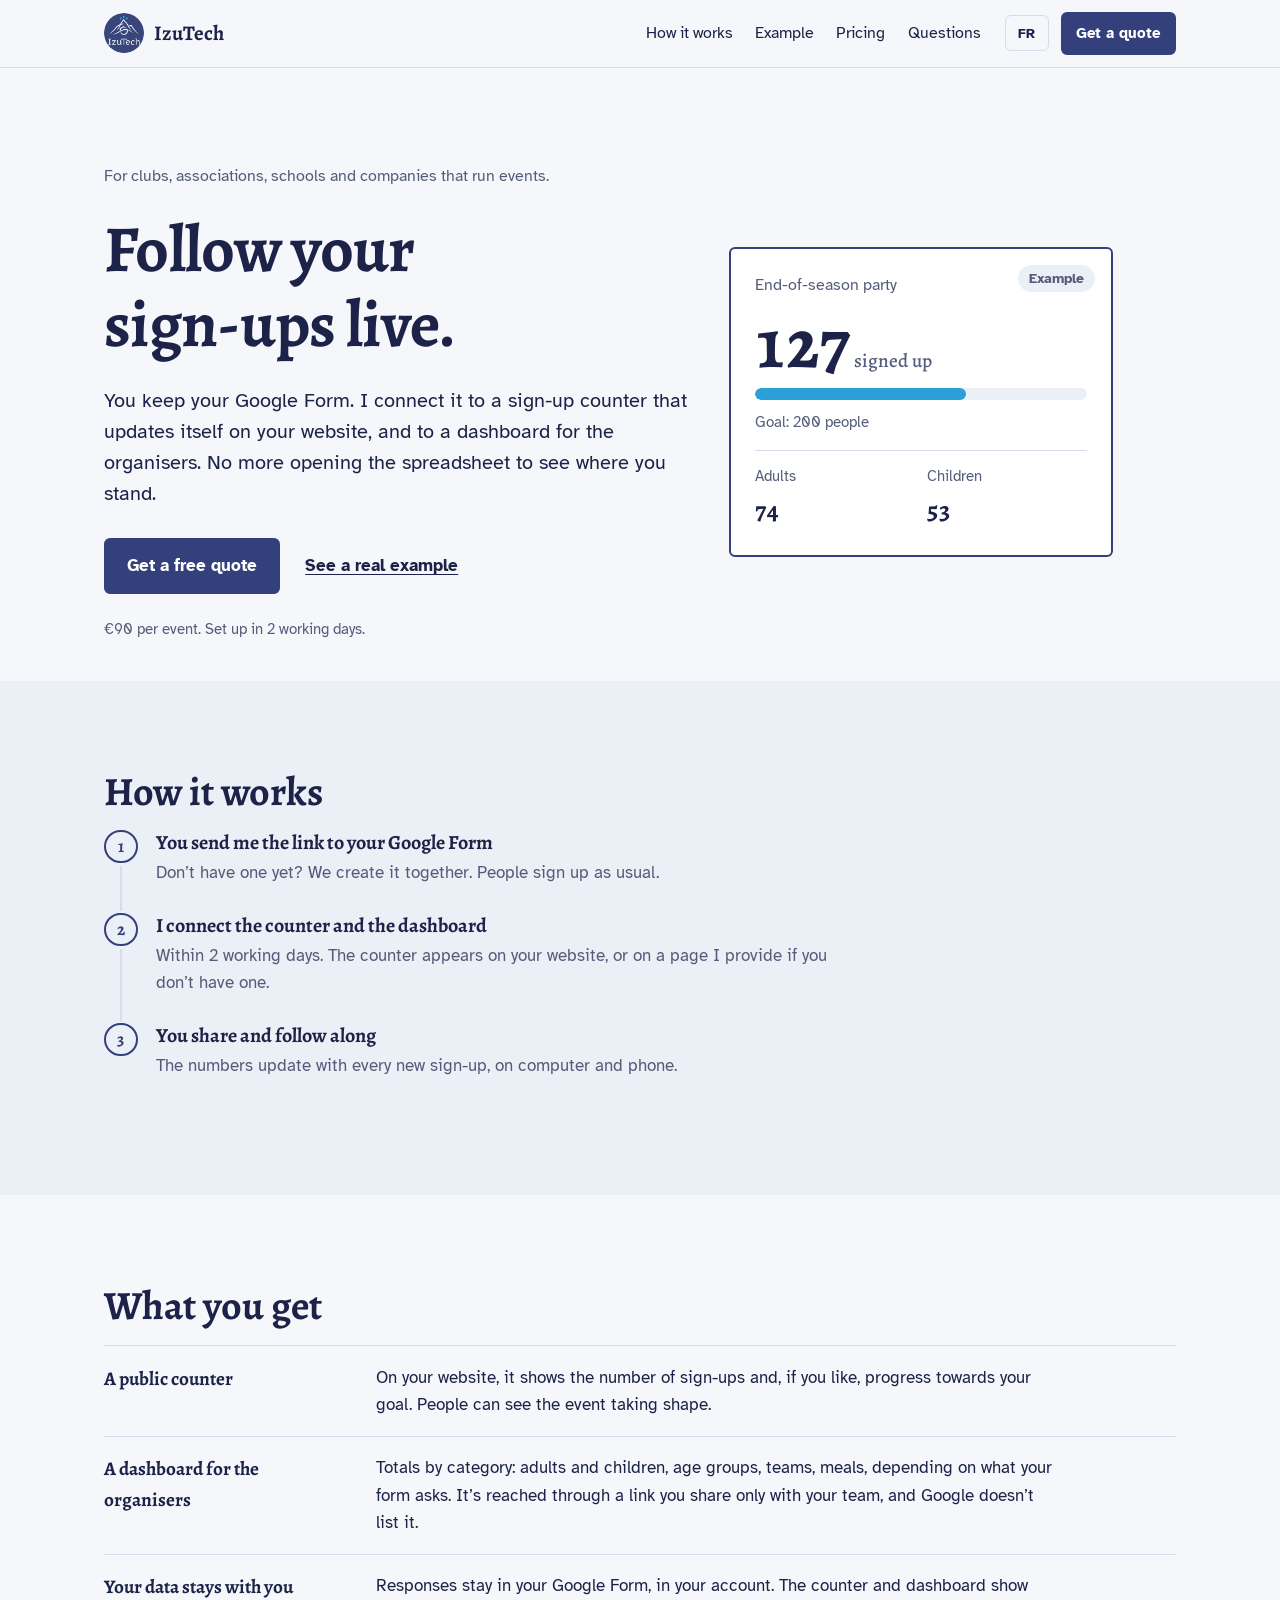
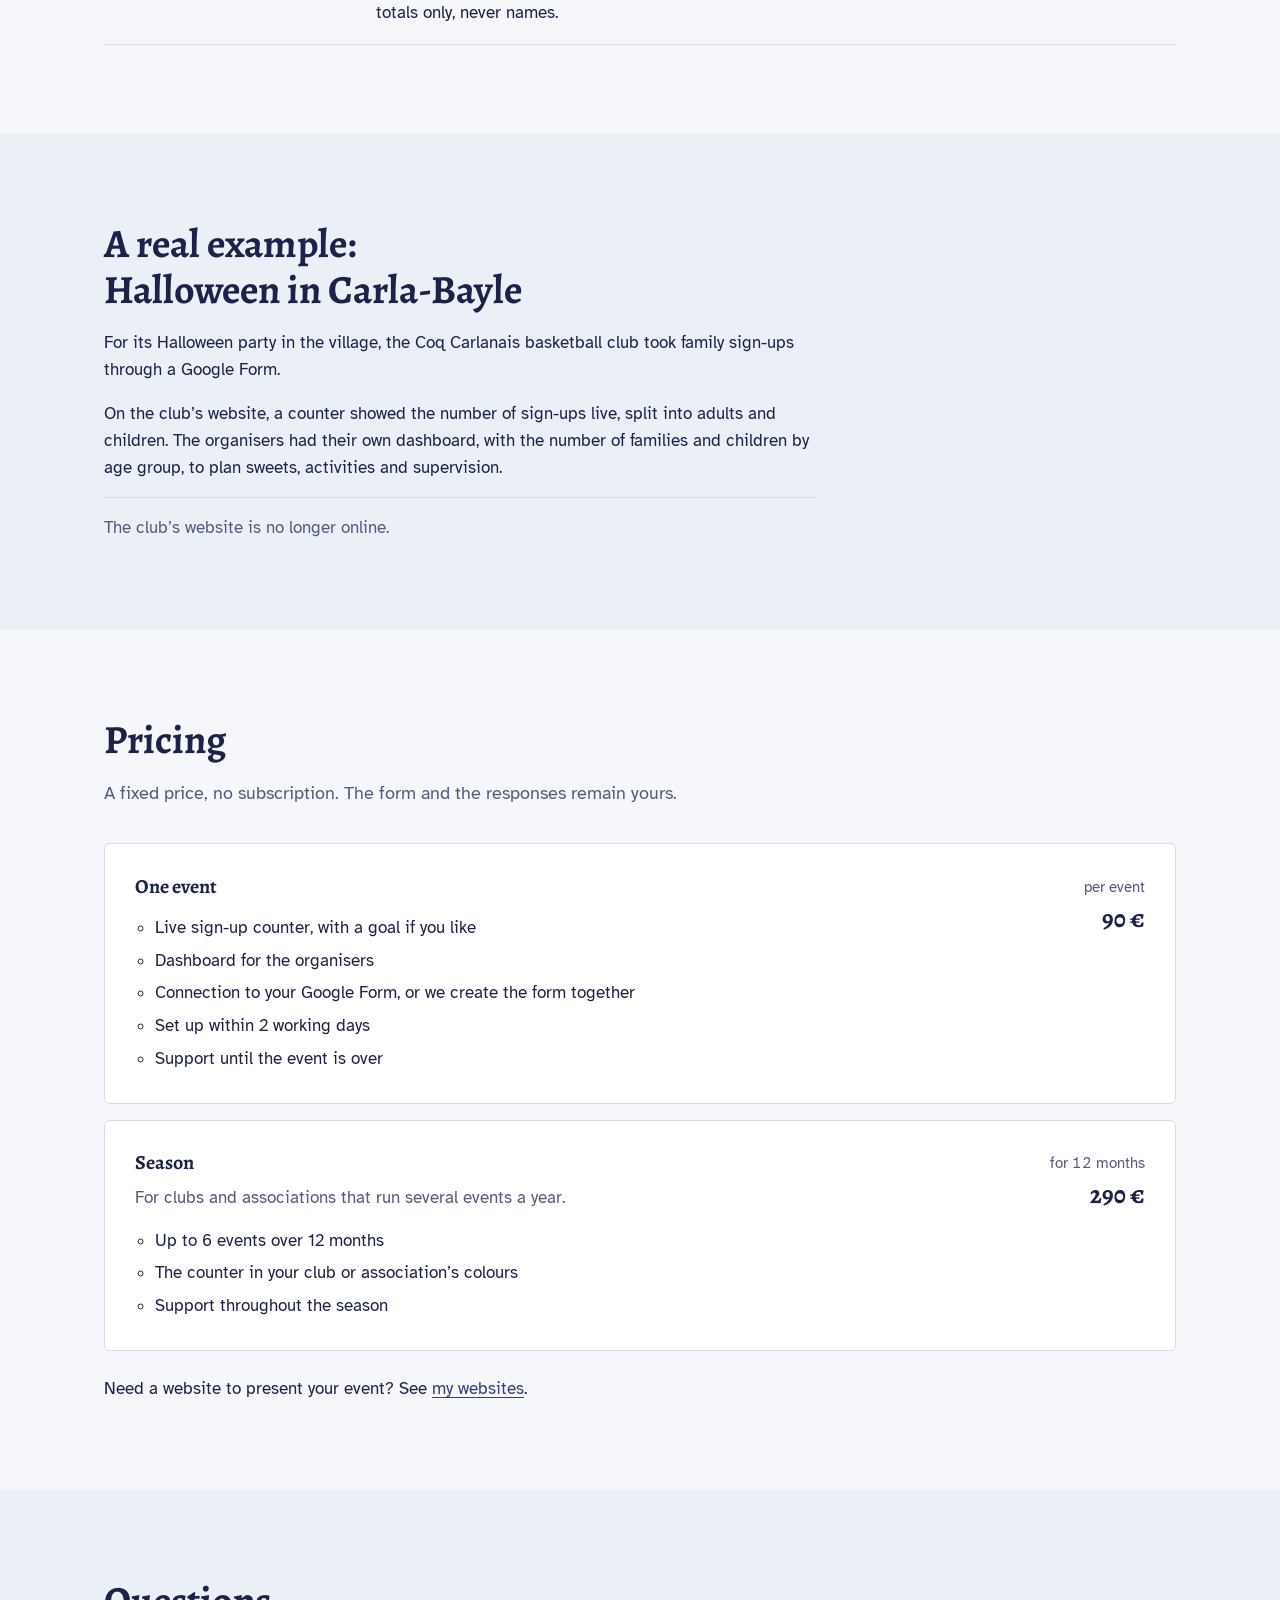
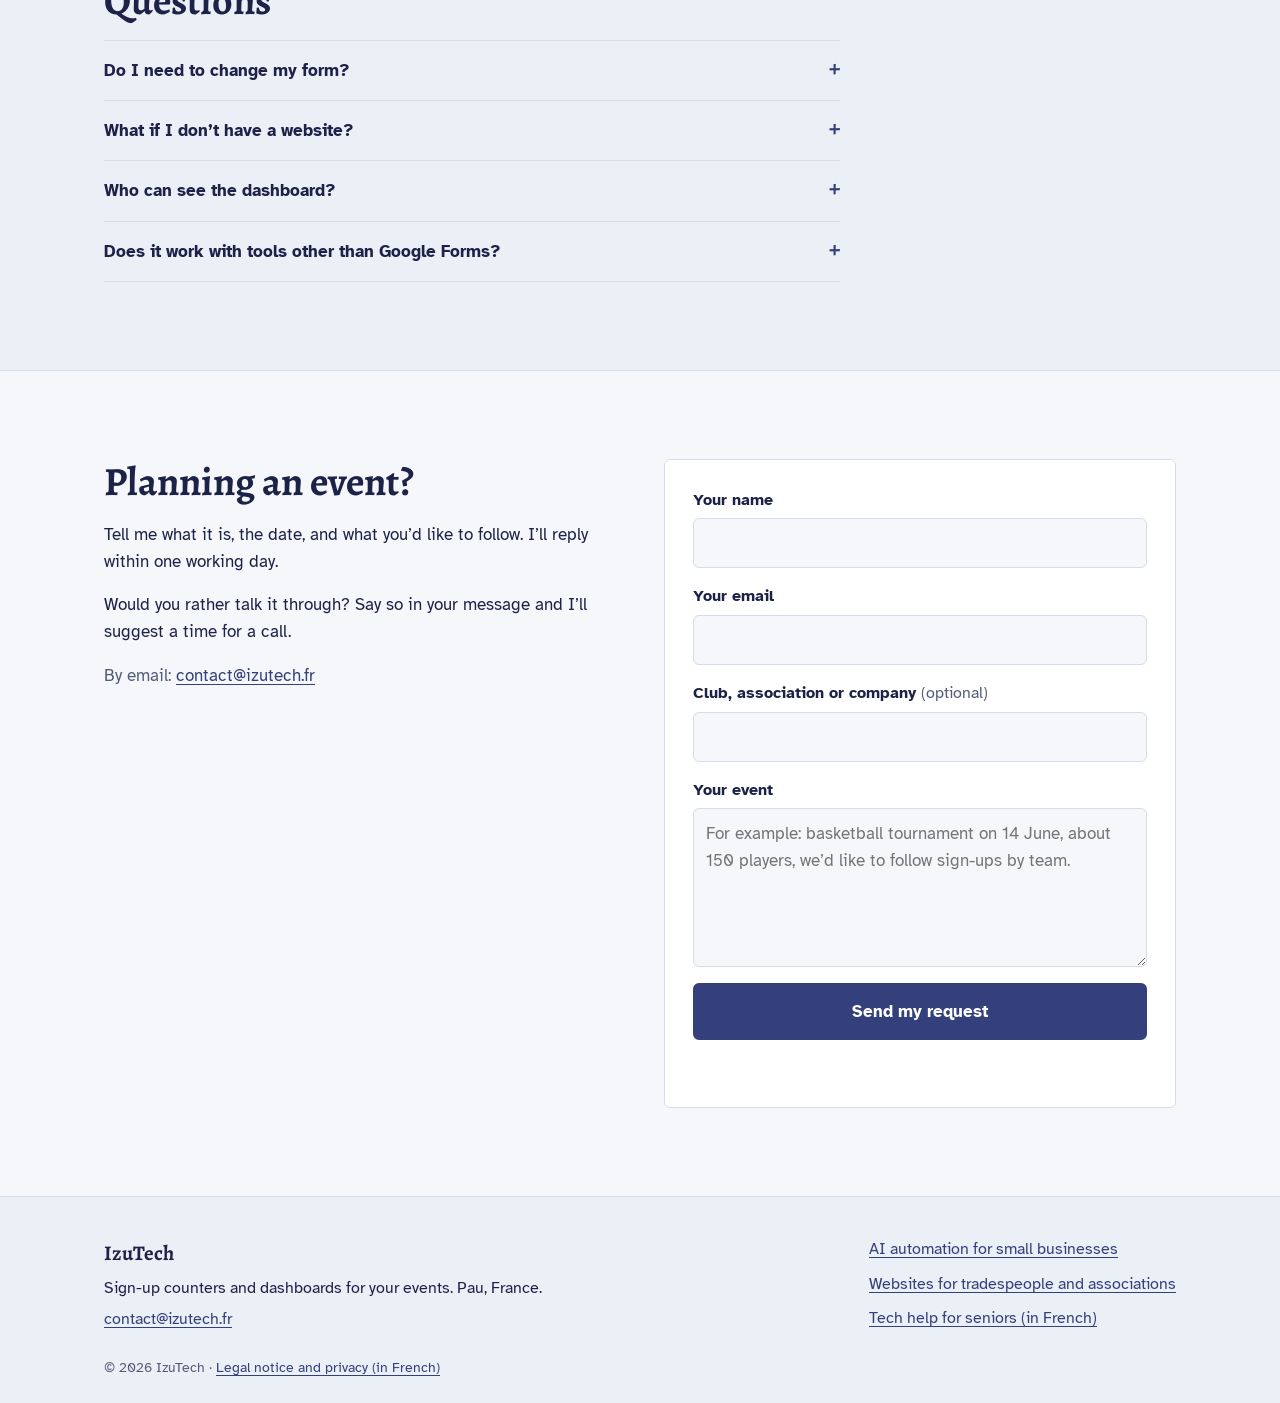
==== commit 8b7a6034: "Remove Calendly (trial ended, links broken); calls arranged through the contact form Co-Authored-By:" ====
--- a/index.html
+++ b/index.html
@@ -183,8 +183,7 @@
       <div>
         <h2 id="contact-title" data-i18n="contact.title">Un événement en préparation ?</h2>
         <p data-i18n="contact.lead">Dites-moi de quoi il s'agit, la date et ce que vous aimeriez suivre. Je vous réponds sous 24 h ouvrées.</p>
-        <p data-i18n="contact.or">Vous préférez en parler de vive voix ?</p>
-        <p><a class="btn btn-ghost" href="https://calendly.com/izutech-fr/30min" target="_blank" rel="noopener" data-i18n="contact.call">Réserver un appel de 30 min</a></p>
+        <p data-i18n="contact.or">Vous préférez en parler de vive voix ? Dites-le dans votre message, je vous propose un créneau d'appel.</p>
         <p class="contact-mail"><span data-i18n="contact.mail">Par email :</span> <a href="mailto:contact@izutech.fr">contact@izutech.fr</a></p>
       </div>
       <form id="lead-form" class="form" action="https://formspree.io/f/mgvndjvo" method="POST" novalidate>
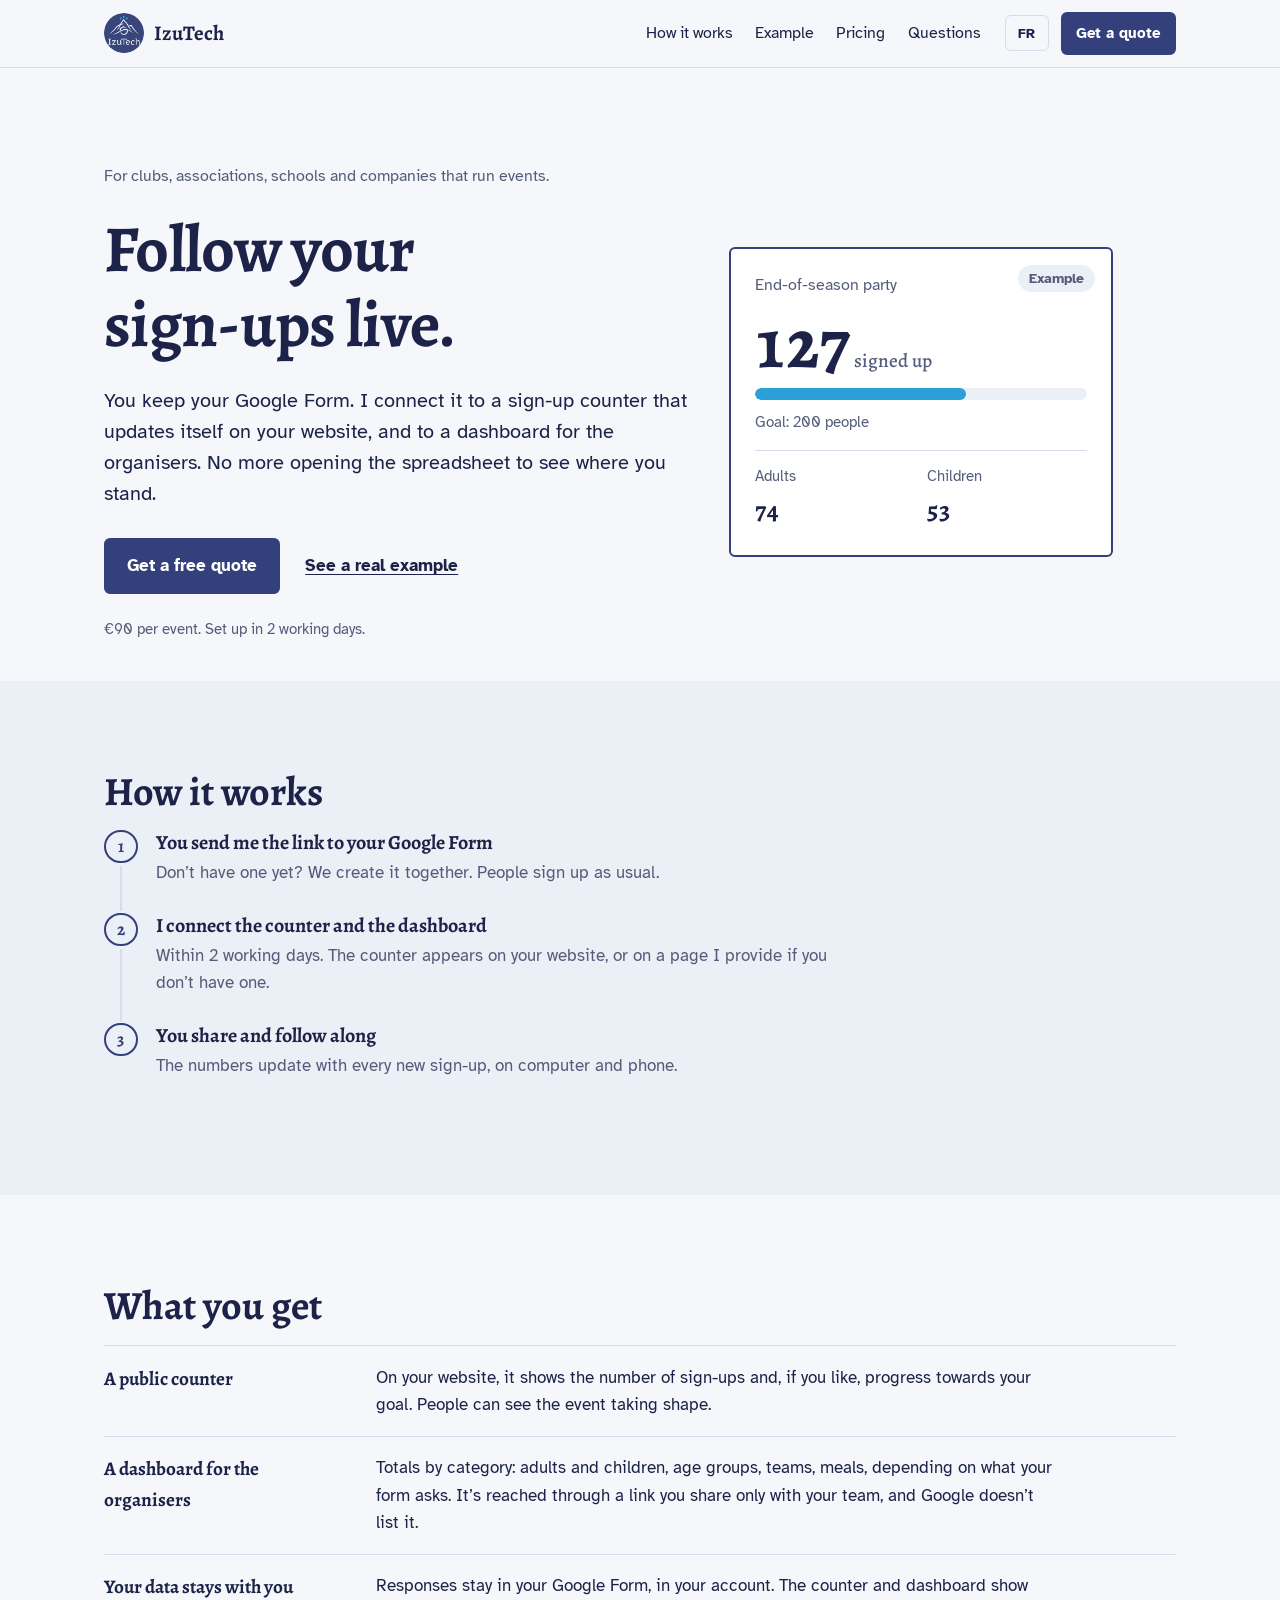
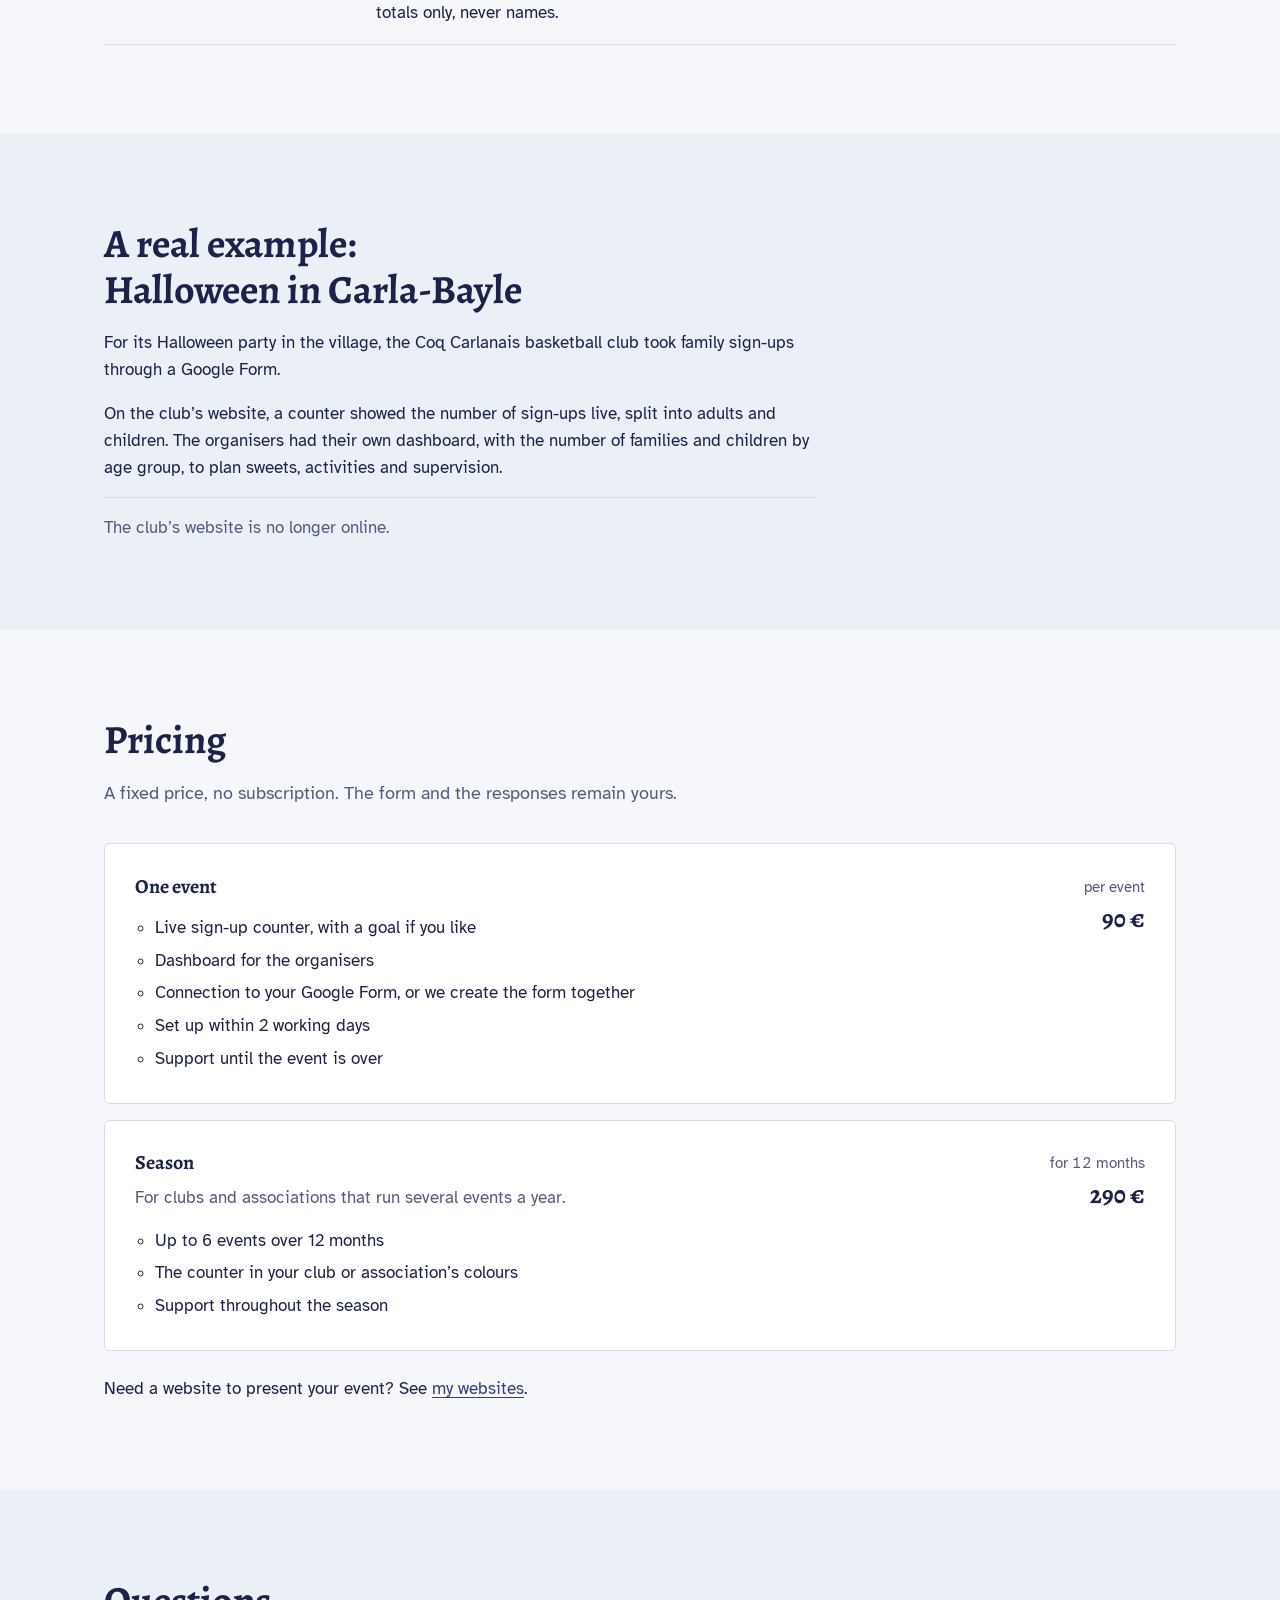
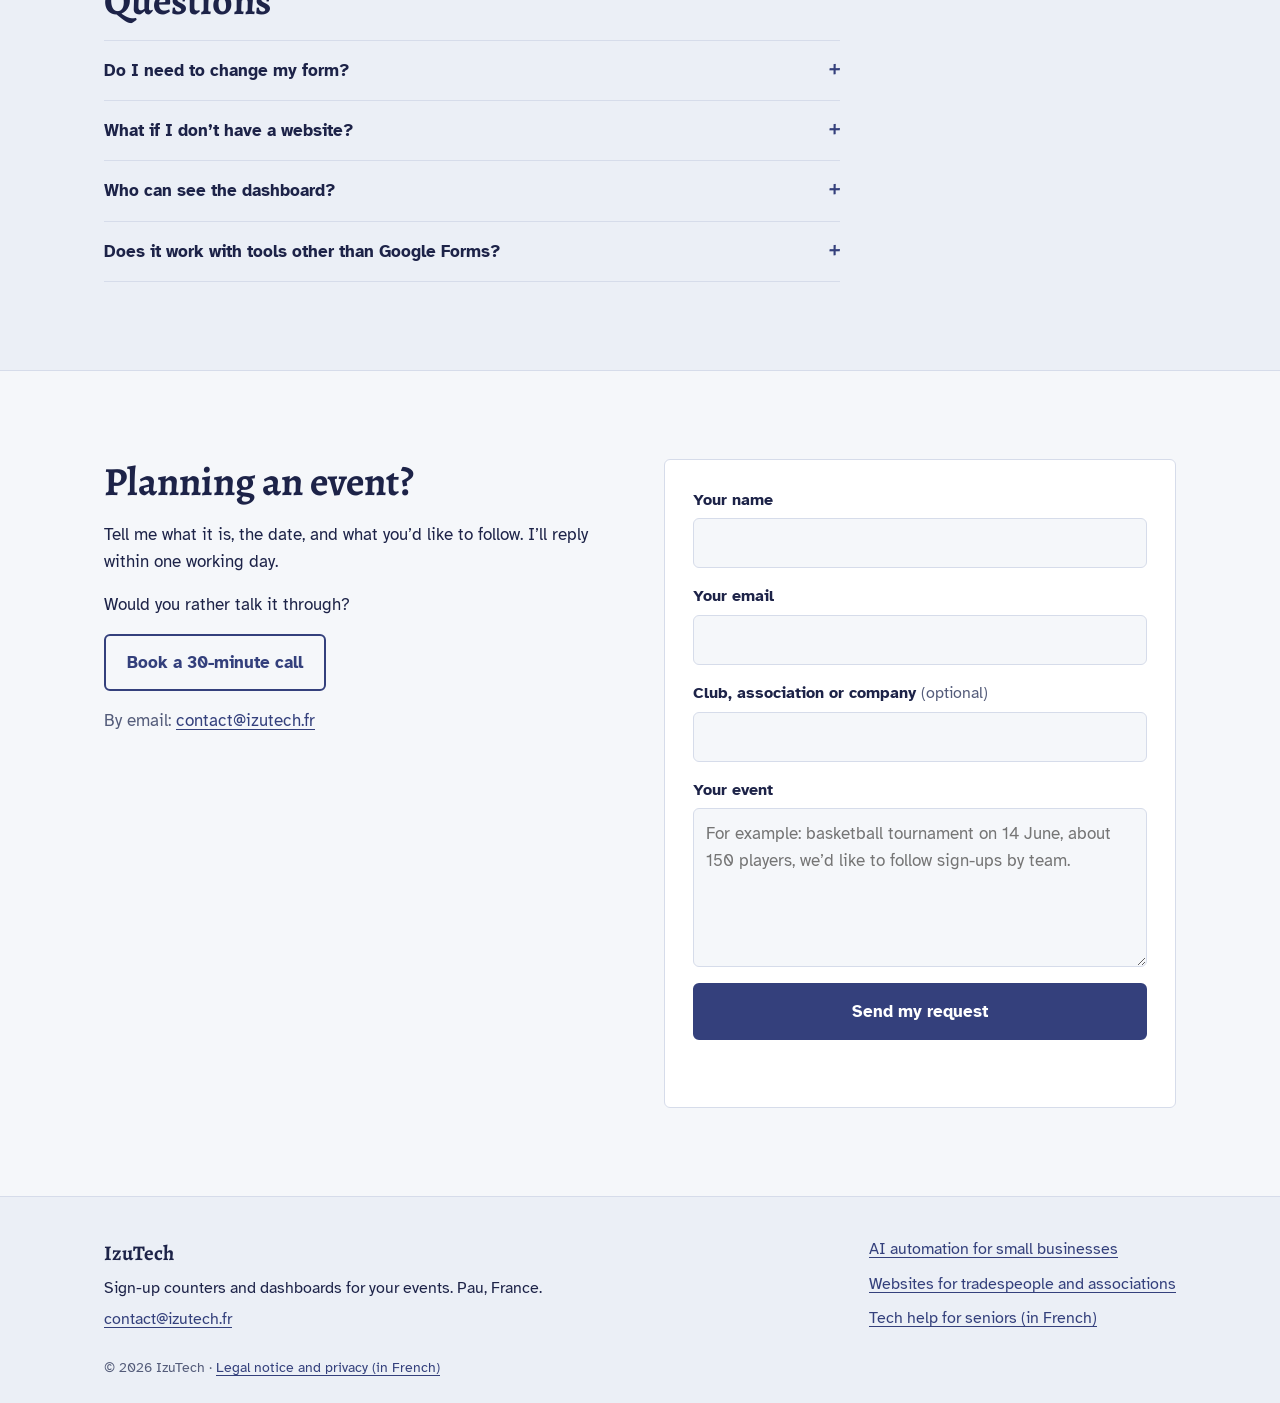
==== commit 028e6bd8: "Booking buttons now open the Google Calendar booking page Co-Authored-By: Claude Opus 5.5 <noreply@a" ====
--- a/index.html
+++ b/index.html
@@ -183,7 +183,8 @@
       <div>
         <h2 id="contact-title" data-i18n="contact.title">Un événement en préparation ?</h2>
         <p data-i18n="contact.lead">Dites-moi de quoi il s'agit, la date et ce que vous aimeriez suivre. Je vous réponds sous 24 h ouvrées.</p>
-        <p data-i18n="contact.or">Vous préférez en parler de vive voix ? Dites-le dans votre message, je vous propose un créneau d'appel.</p>
+        <p data-i18n="contact.or">Vous préférez en parler de vive voix ?</p>
+        <p><a class="btn btn-ghost" href="https://calendar.app.google/Y9YtHrf6hDHfdrVC7" target="_blank" rel="noopener" data-i18n="contact.call">Réserver un appel de 30 min</a></p>
         <p class="contact-mail"><span data-i18n="contact.mail">Par email :</span> <a href="mailto:contact@izutech.fr">contact@izutech.fr</a></p>
       </div>
       <form id="lead-form" class="form" action="https://formspree.io/f/mgvndjvo" method="POST" novalidate>
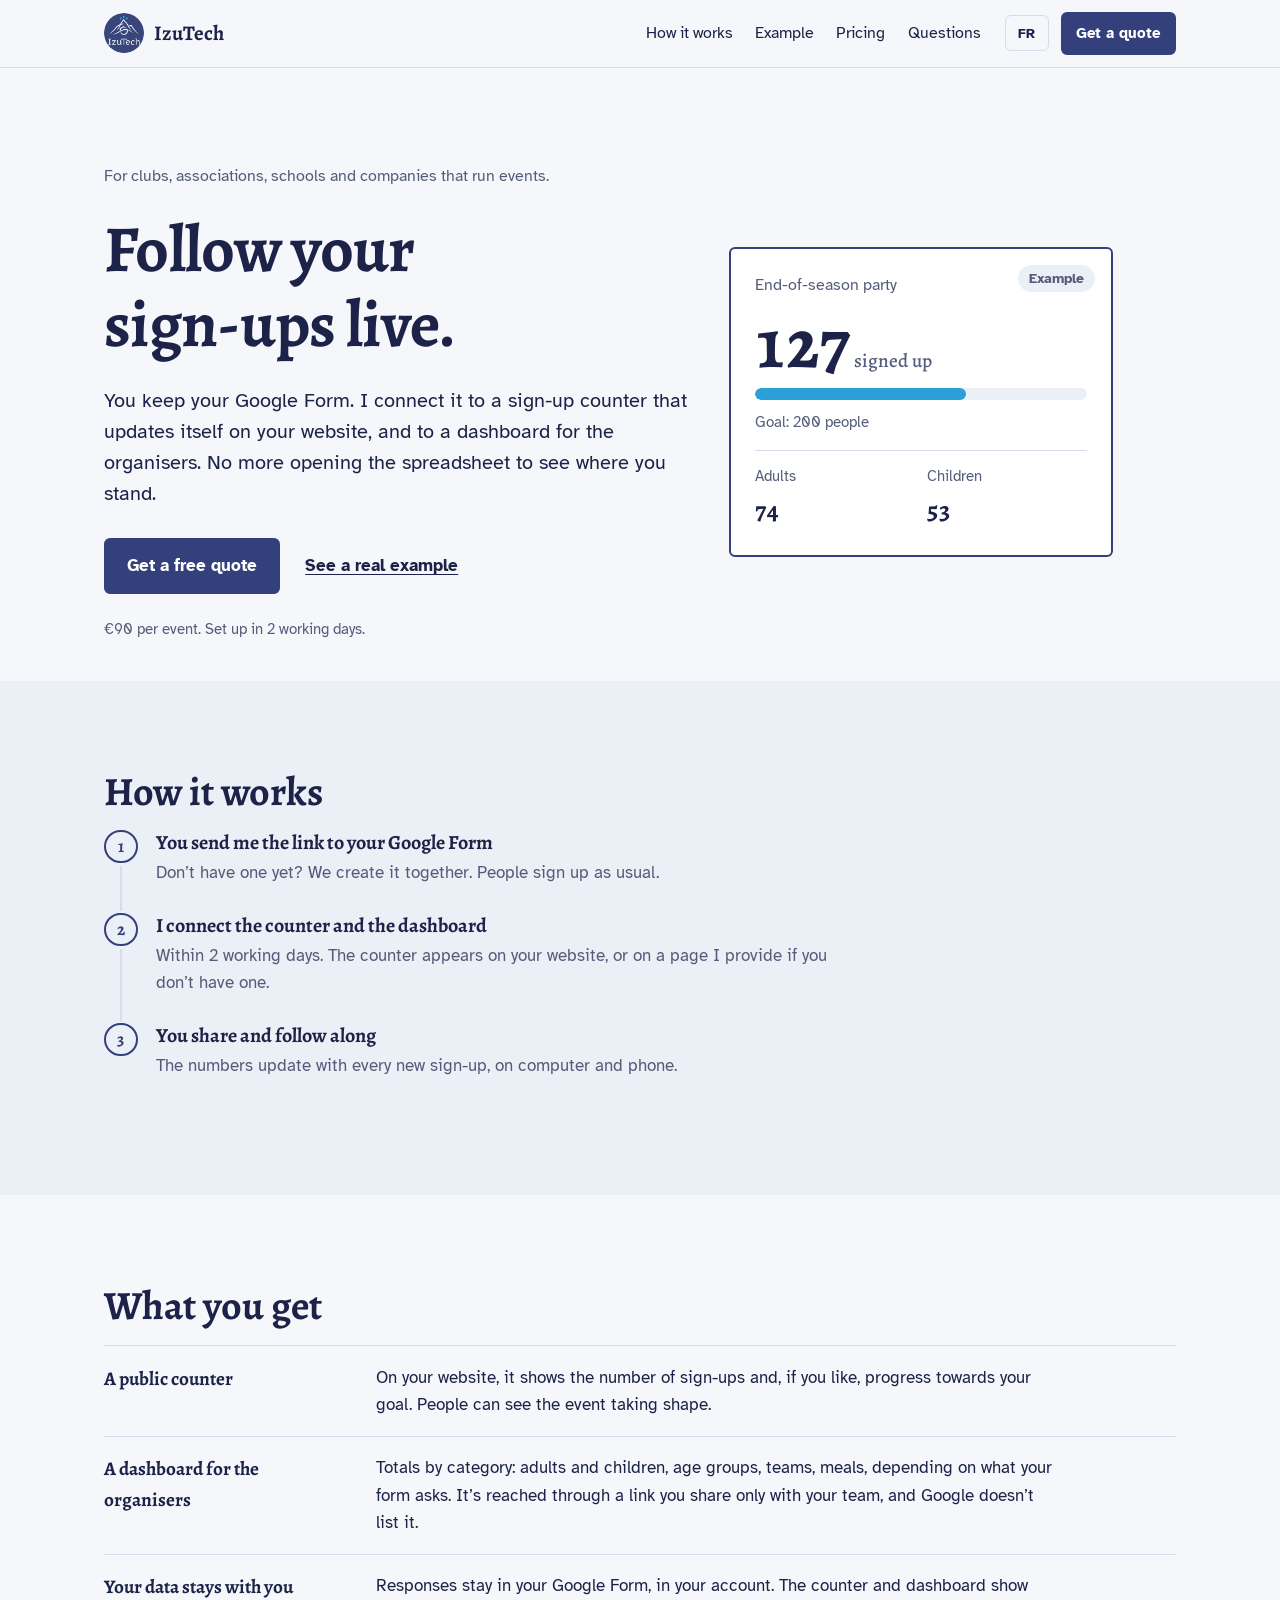
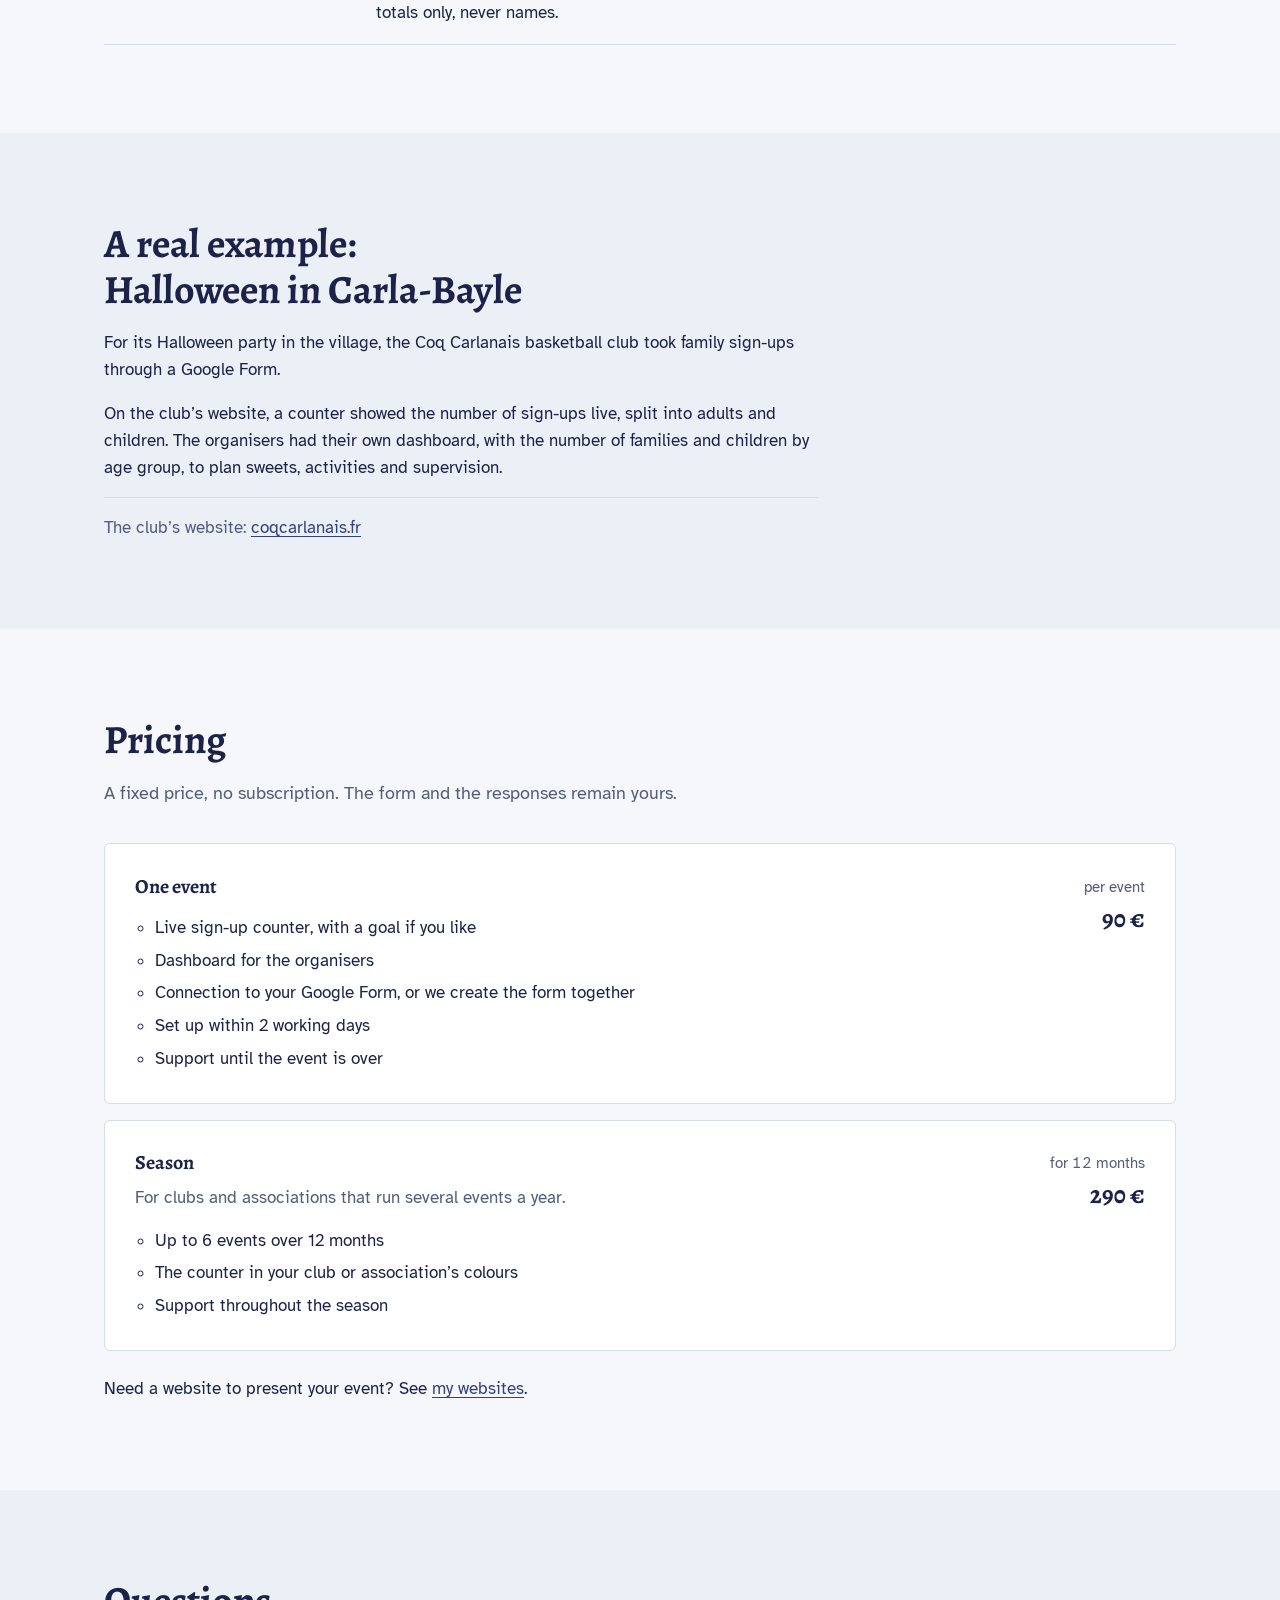
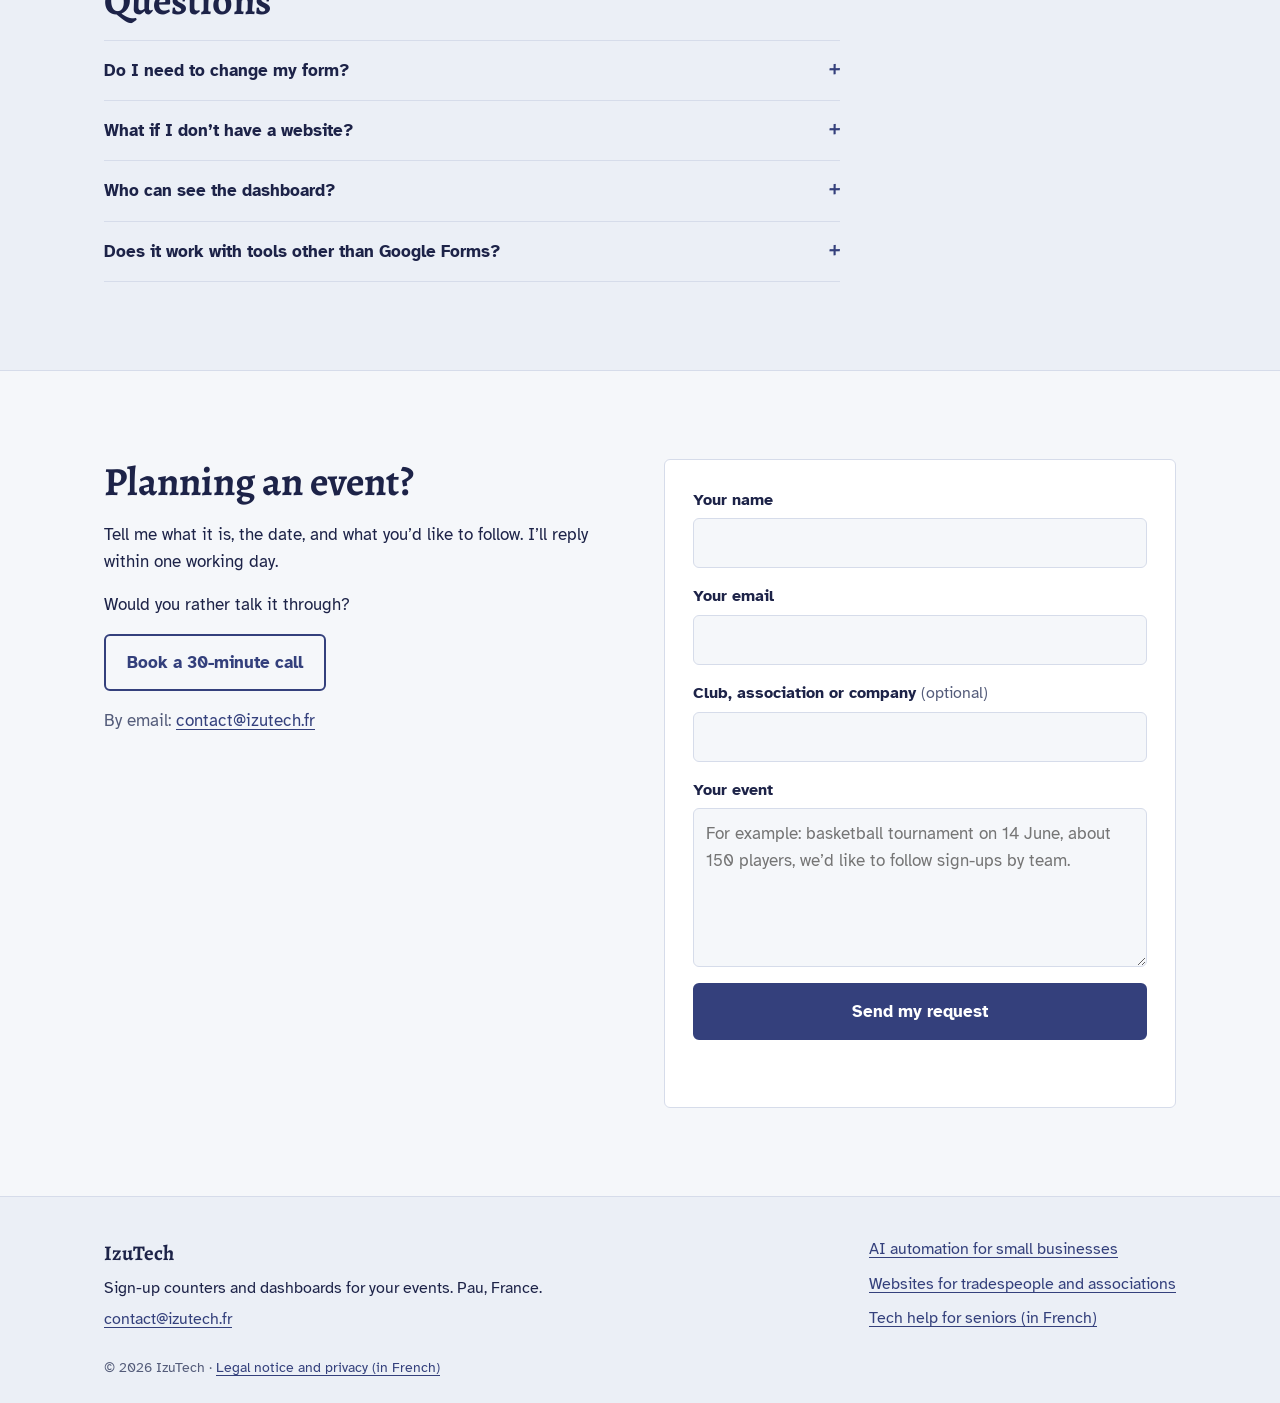
==== commit 012c9ab0: "Coq Carlanais site is back online: restore the live link Co-Authored-By: Claude Opus 5.5 <noreply@an" ====
--- a/index.html
+++ b/index.html
@@ -126,7 +126,7 @@
       <div class="example">
         <p data-i18n="example.p1">Pour sa fête d'Halloween dans le village, le club de basket Coq Carlanais recevait les inscriptions des familles par un Google Form.</p>
         <p data-i18n="example.p2">Sur le site du club, un compteur affichait en direct le nombre d'inscrits, avec le détail adultes et enfants. Les organisateurs avaient leur propre tableau de bord, avec le nombre de familles et les enfants par tranche d'âge, pour prévoir les bonbons, les ateliers et l'encadrement.</p>
-        <p class="about-aside" data-i18n="example.note">Le site du club n'est plus en ligne aujourd'hui.</p>
+        <p class="about-aside" data-i18n="example.note">Le site du club : <a href="https://coqcarlanais.fr/" target="_blank" rel="noopener">coqcarlanais.fr</a></p>
       </div>
     </div>
   </section>
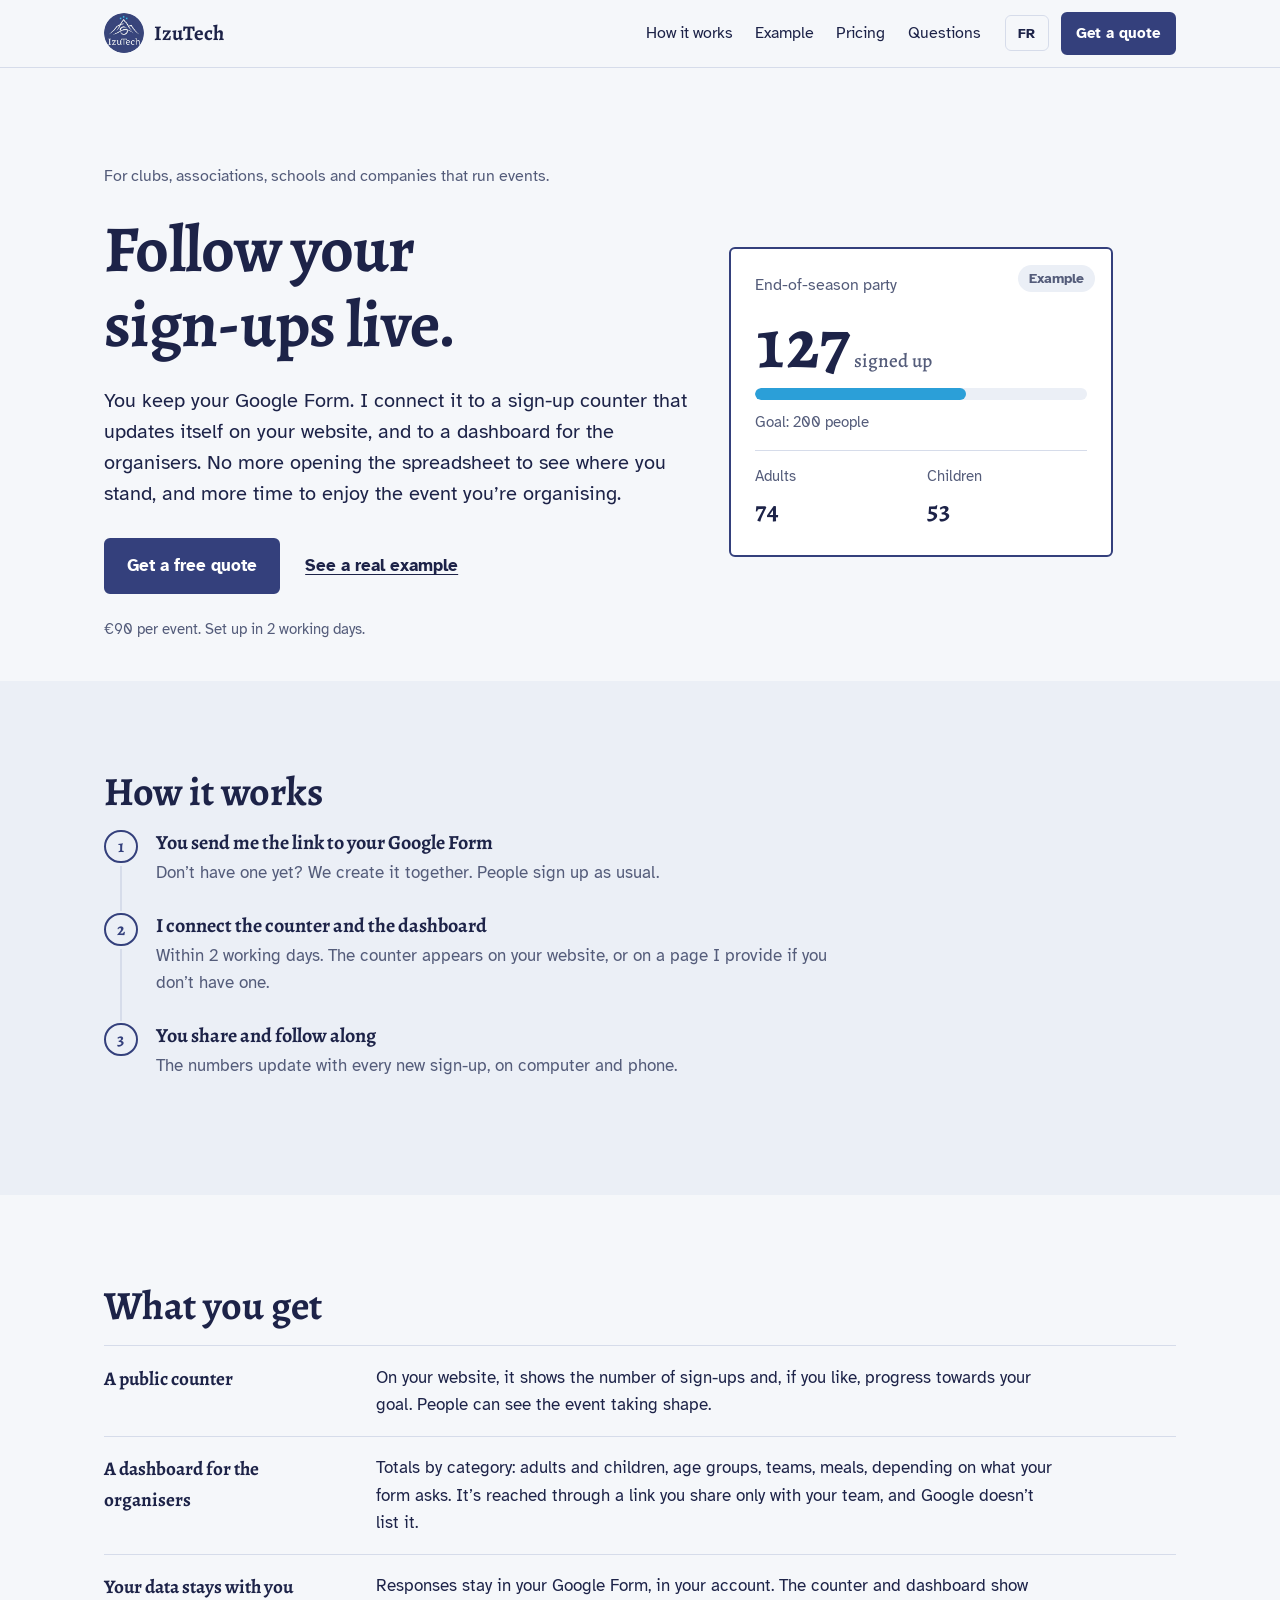
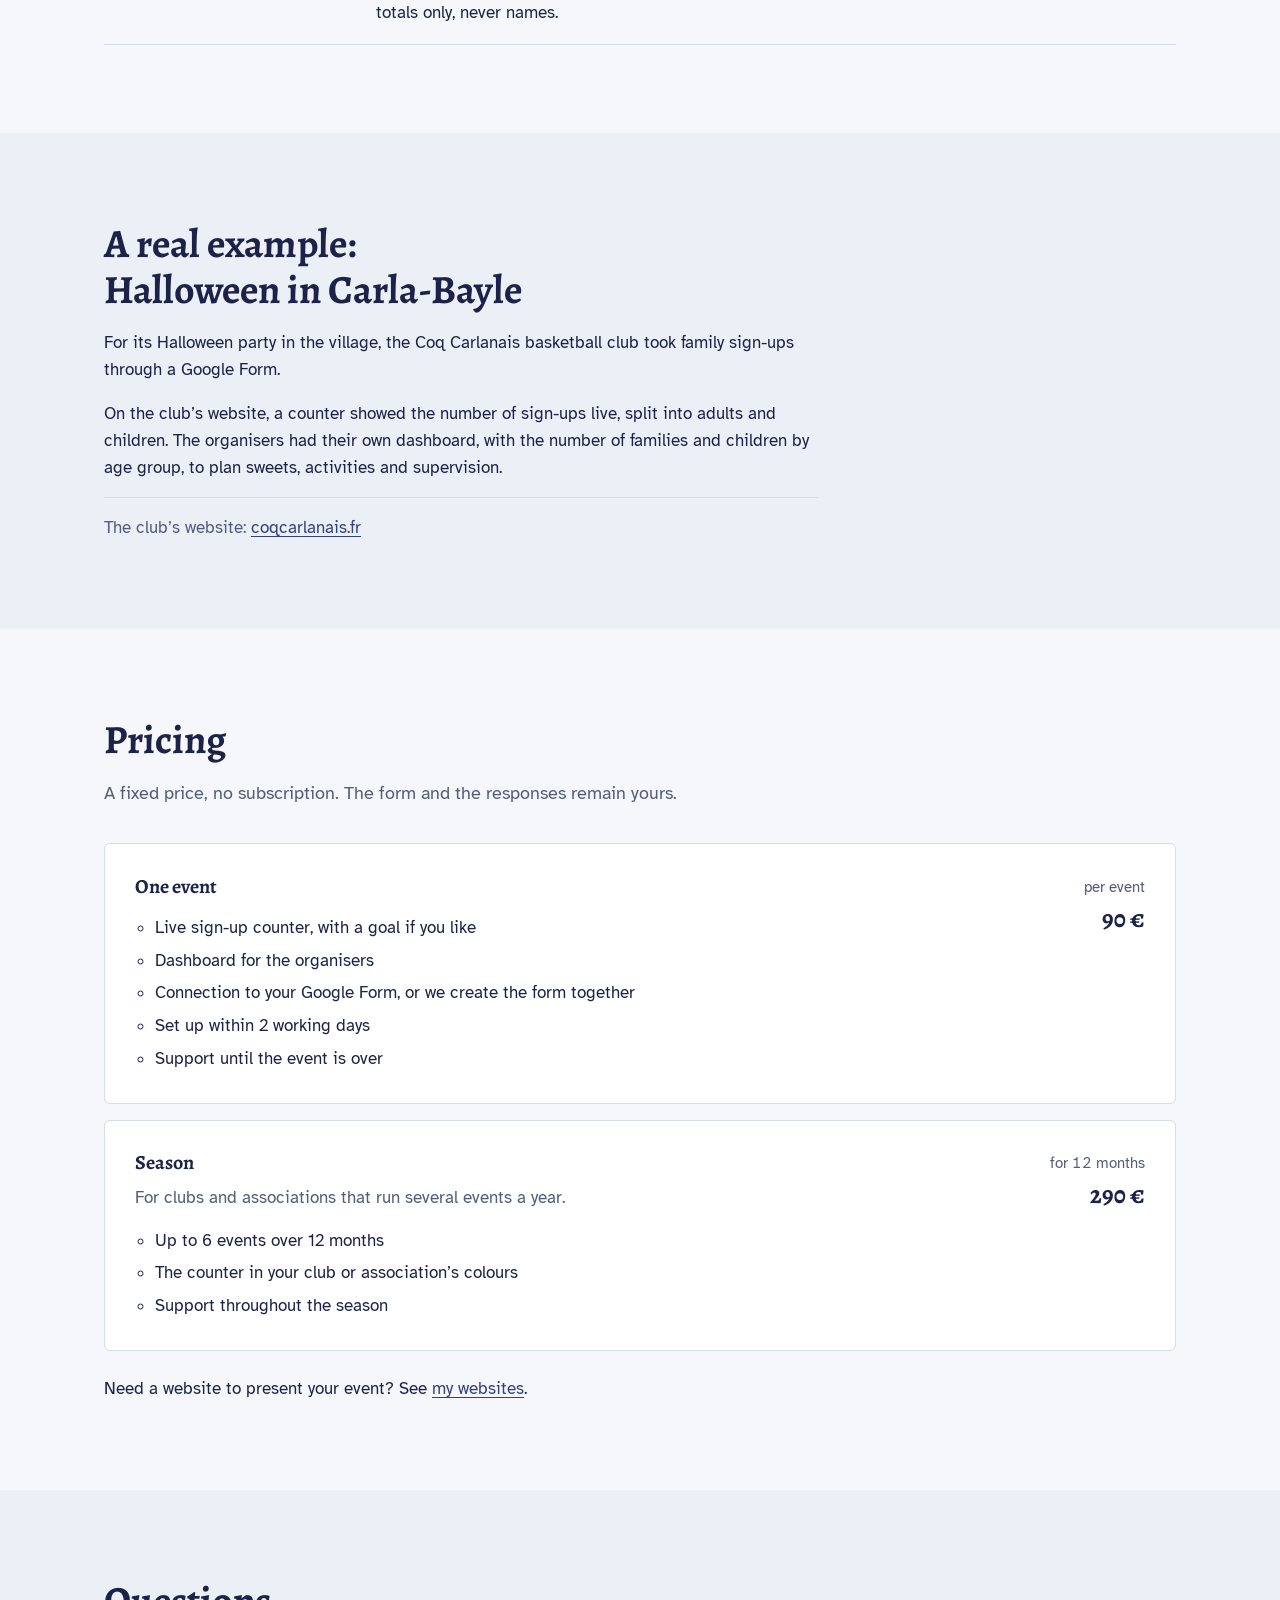
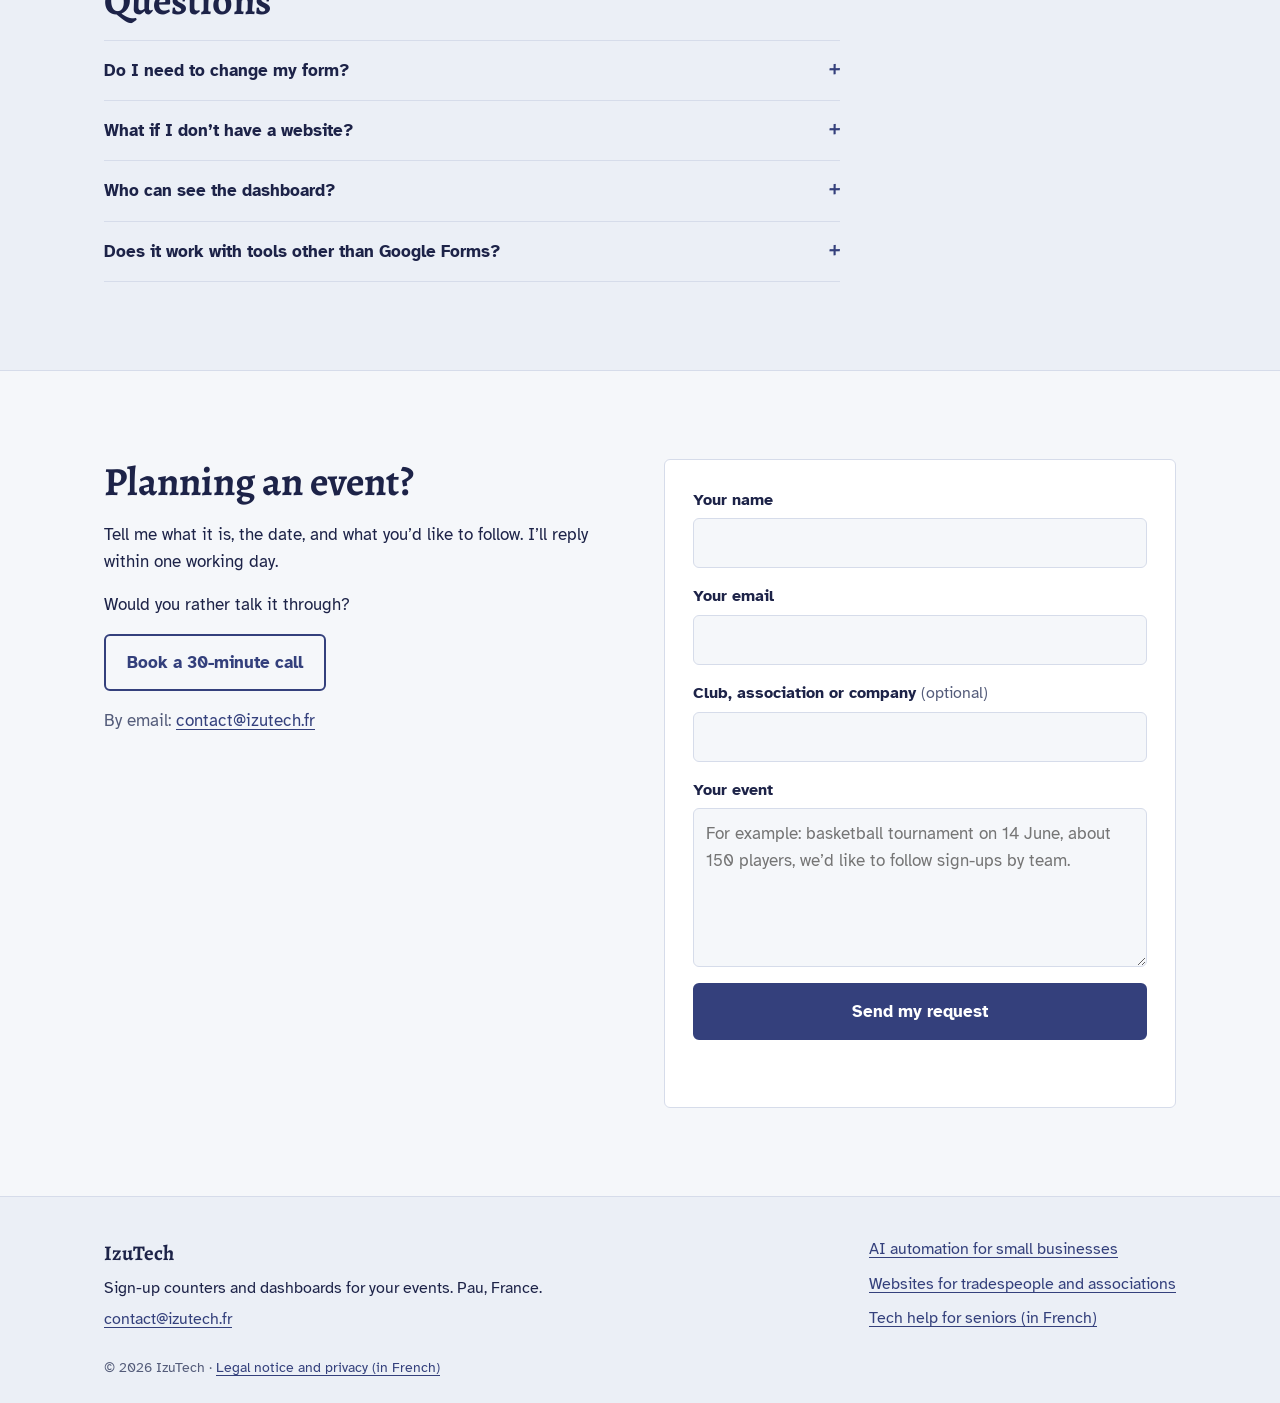
==== commit 00177f8f: "Emphasise time for what matters (work you love, loved ones, yourself) Co-Authored-By: Claude Opus 5." ====
--- a/index.html
+++ b/index.html
@@ -77,7 +77,7 @@
       <div class="hero-copy">
         <p class="hero-kicker" data-i18n="hero.kicker">Pour les clubs, associations, écoles et entreprises qui organisent des événements.</p>
         <h1 data-i18n="hero.title">Suivez vos inscriptions en direct.</h1>
-        <p class="hero-lead" data-i18n="hero.lead">Vous gardez votre Google Form. J'y branche un compteur d'inscrits qui se met à jour tout seul sur votre site, et un tableau de bord pour les organisateurs. Plus besoin d'ouvrir le tableur pour savoir où vous en êtes.</p>
+        <p class="hero-lead" data-i18n="hero.lead">Vous gardez votre Google Form. J'y branche un compteur d'inscrits qui se met à jour tout seul sur votre site, et un tableau de bord pour les organisateurs. Plus besoin d'ouvrir le tableur pour savoir où vous en êtes, et plus de temps pour profiter de l'événement que vous organisez.</p>
         <div class="hero-actions">
           <a class="btn" href="#contact" data-i18n="hero.cta">Demander un devis gratuit</a>
           <a class="link-quiet" href="#exemple" data-i18n="hero.secondary">Voir un exemple réel</a>
